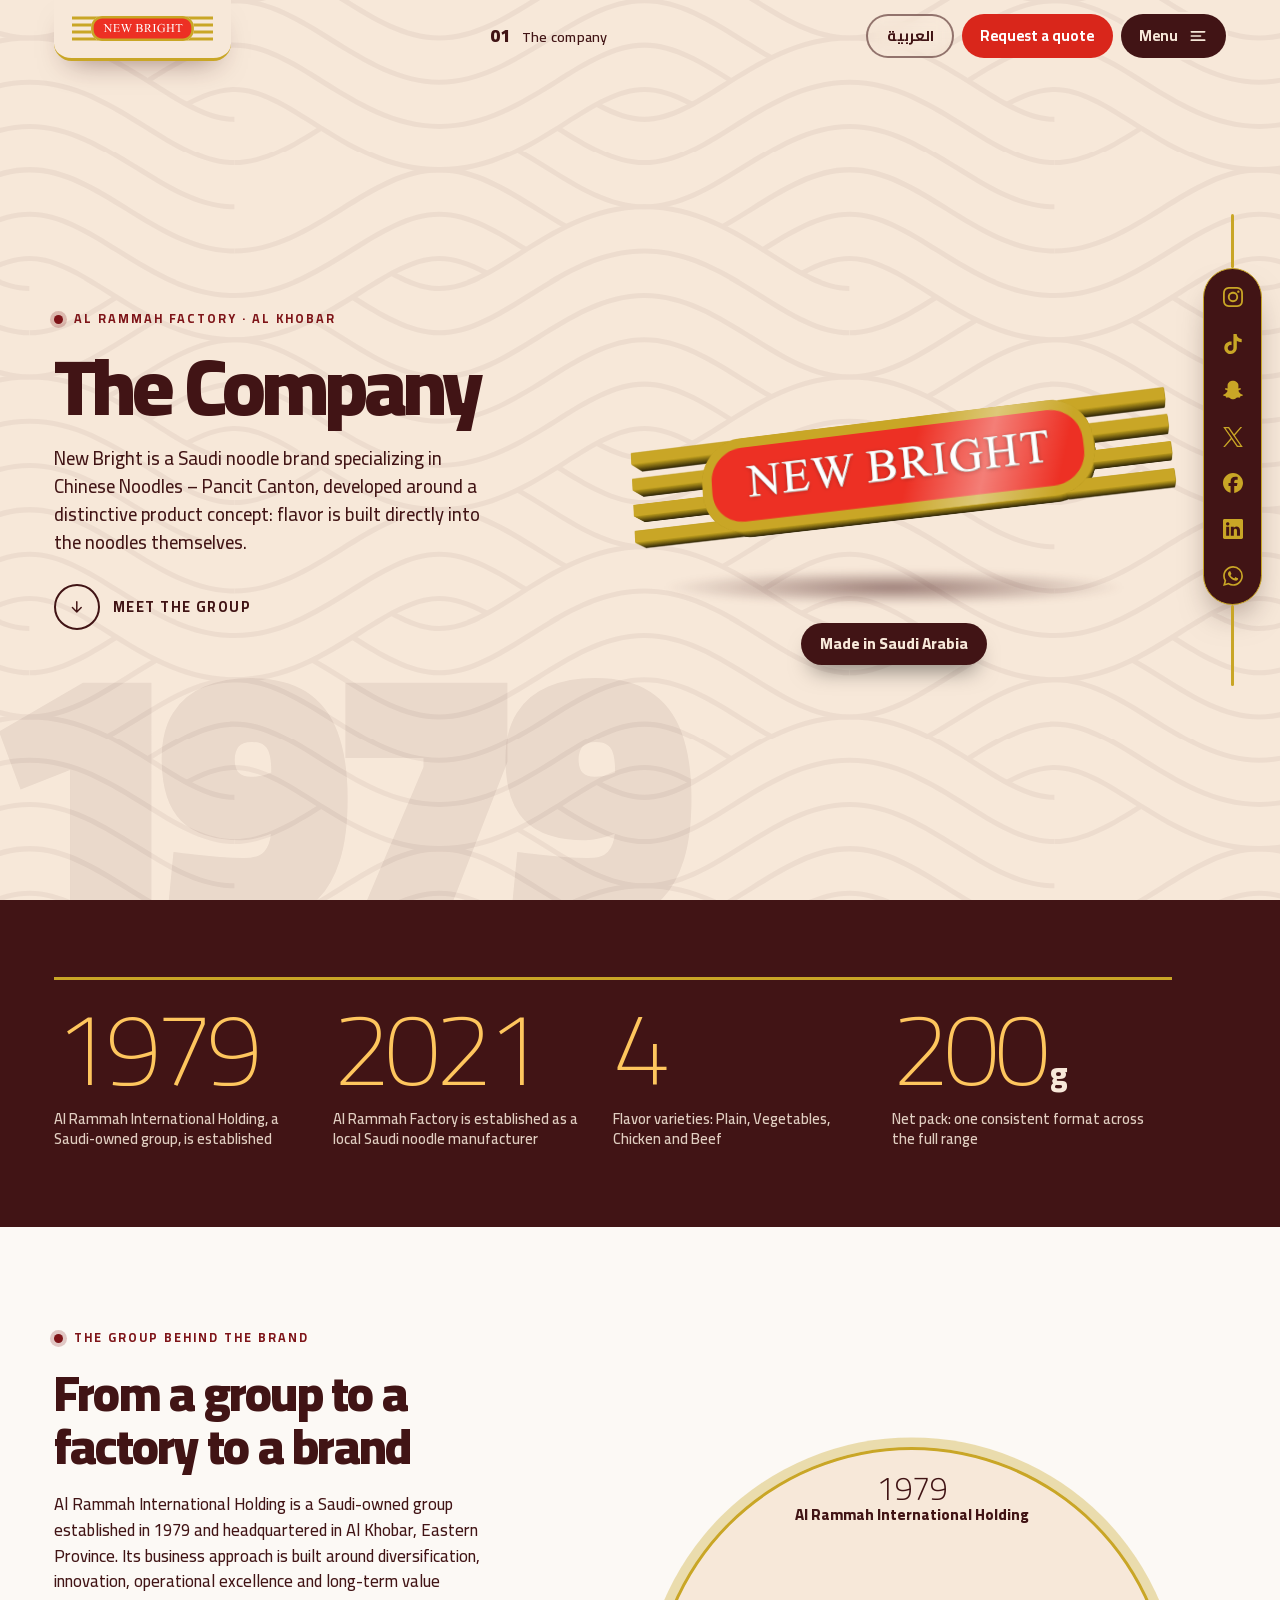
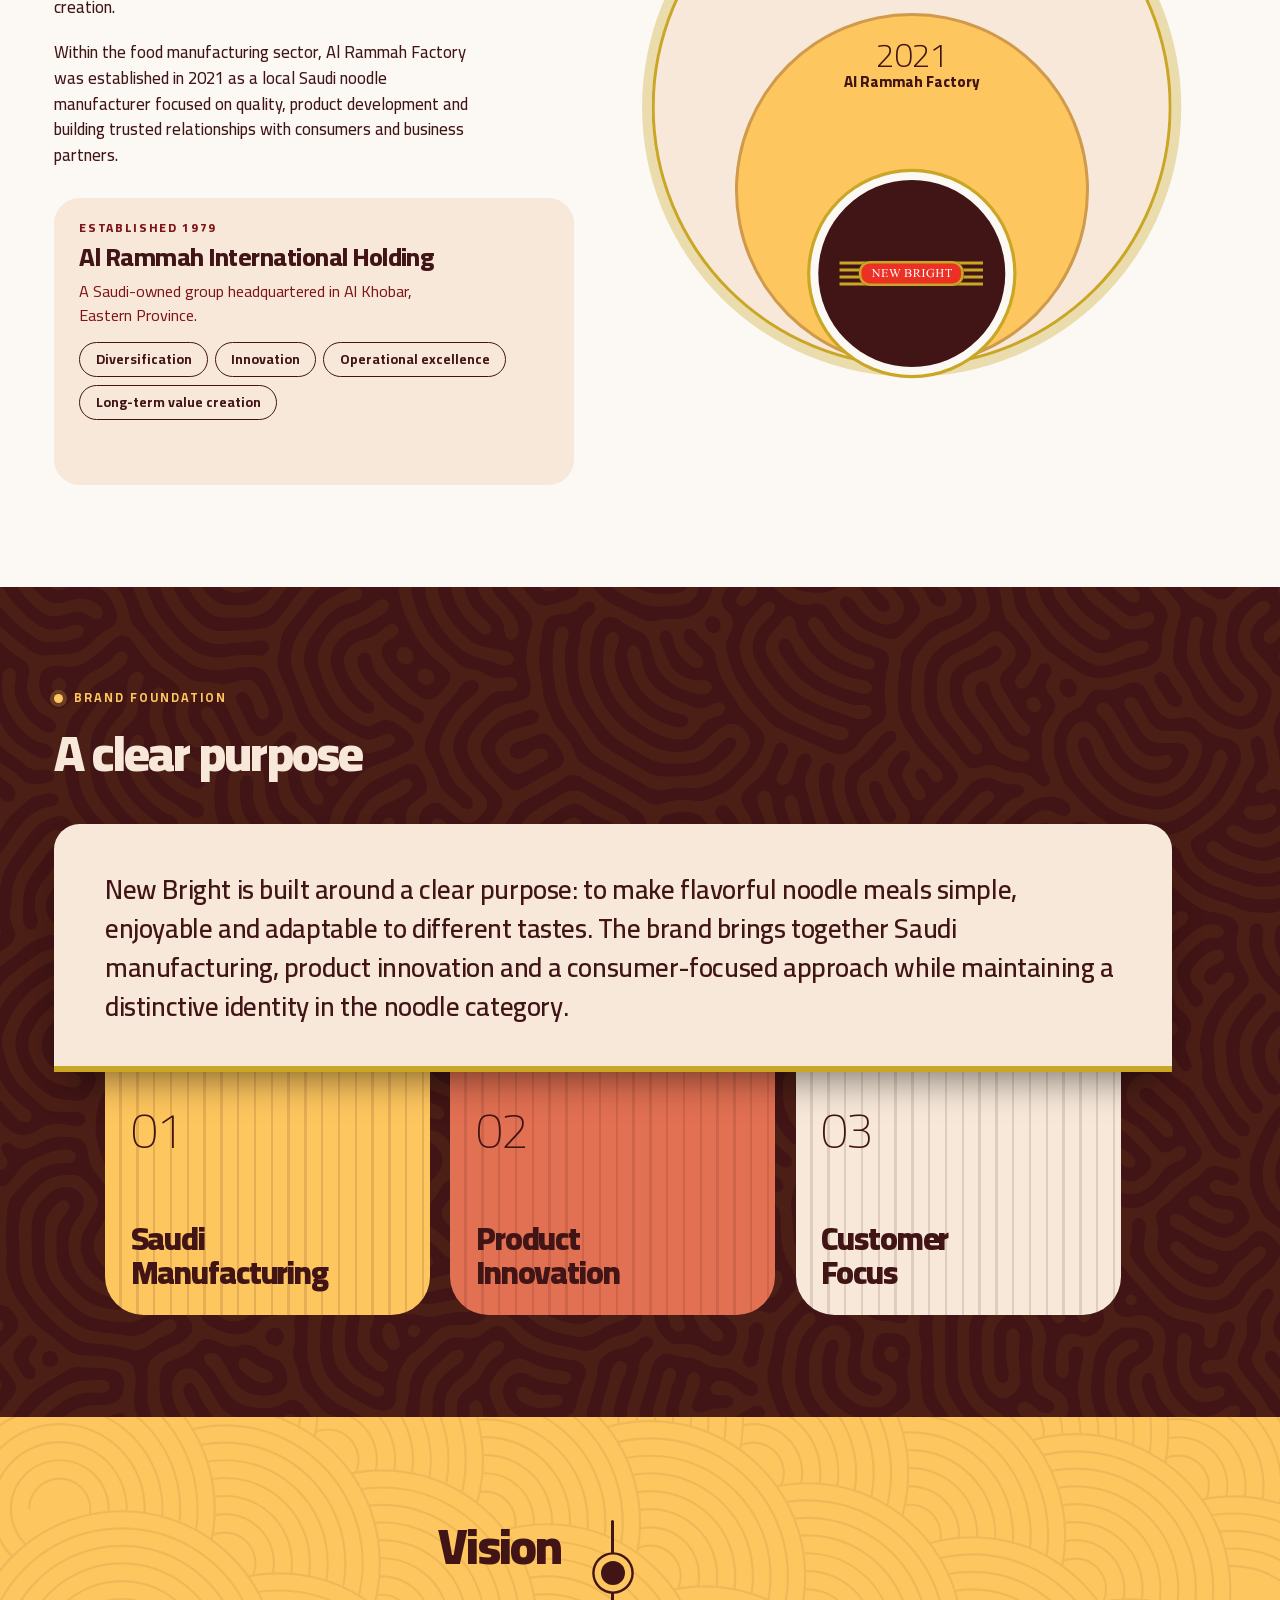
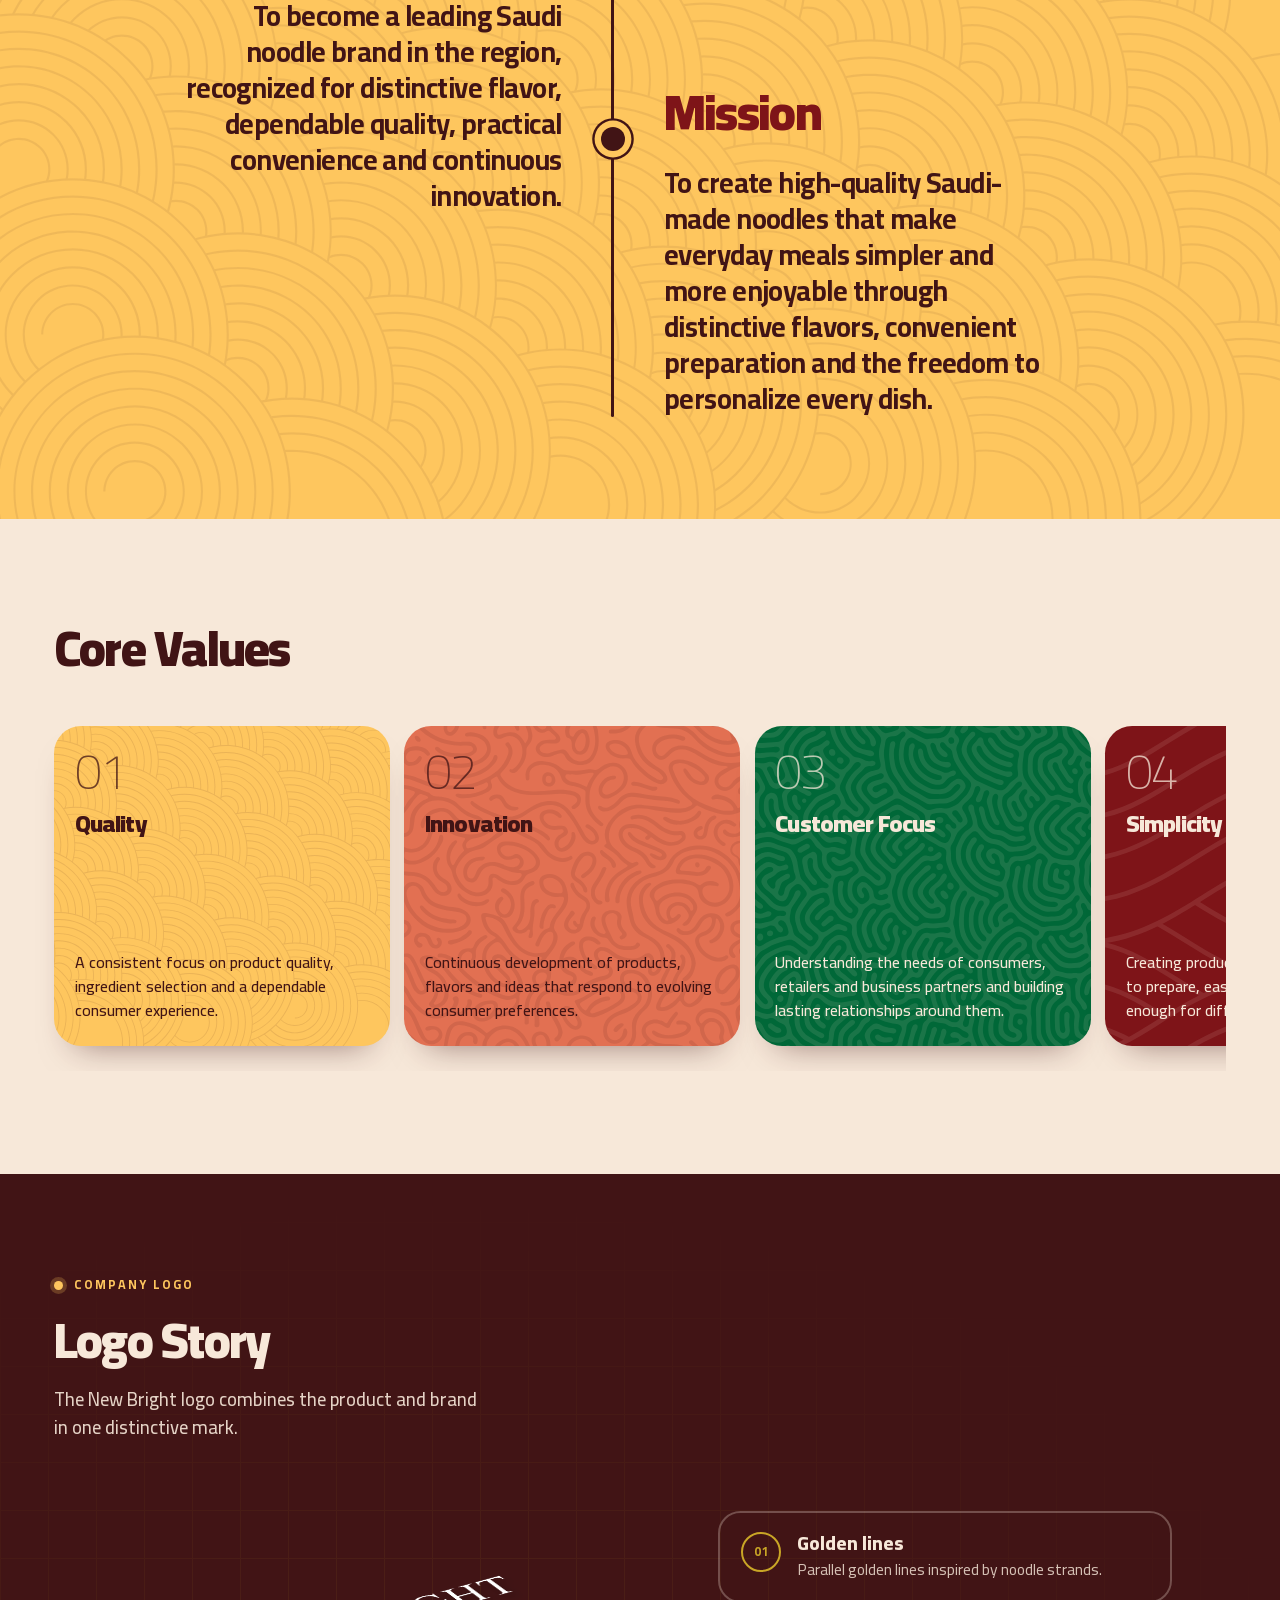
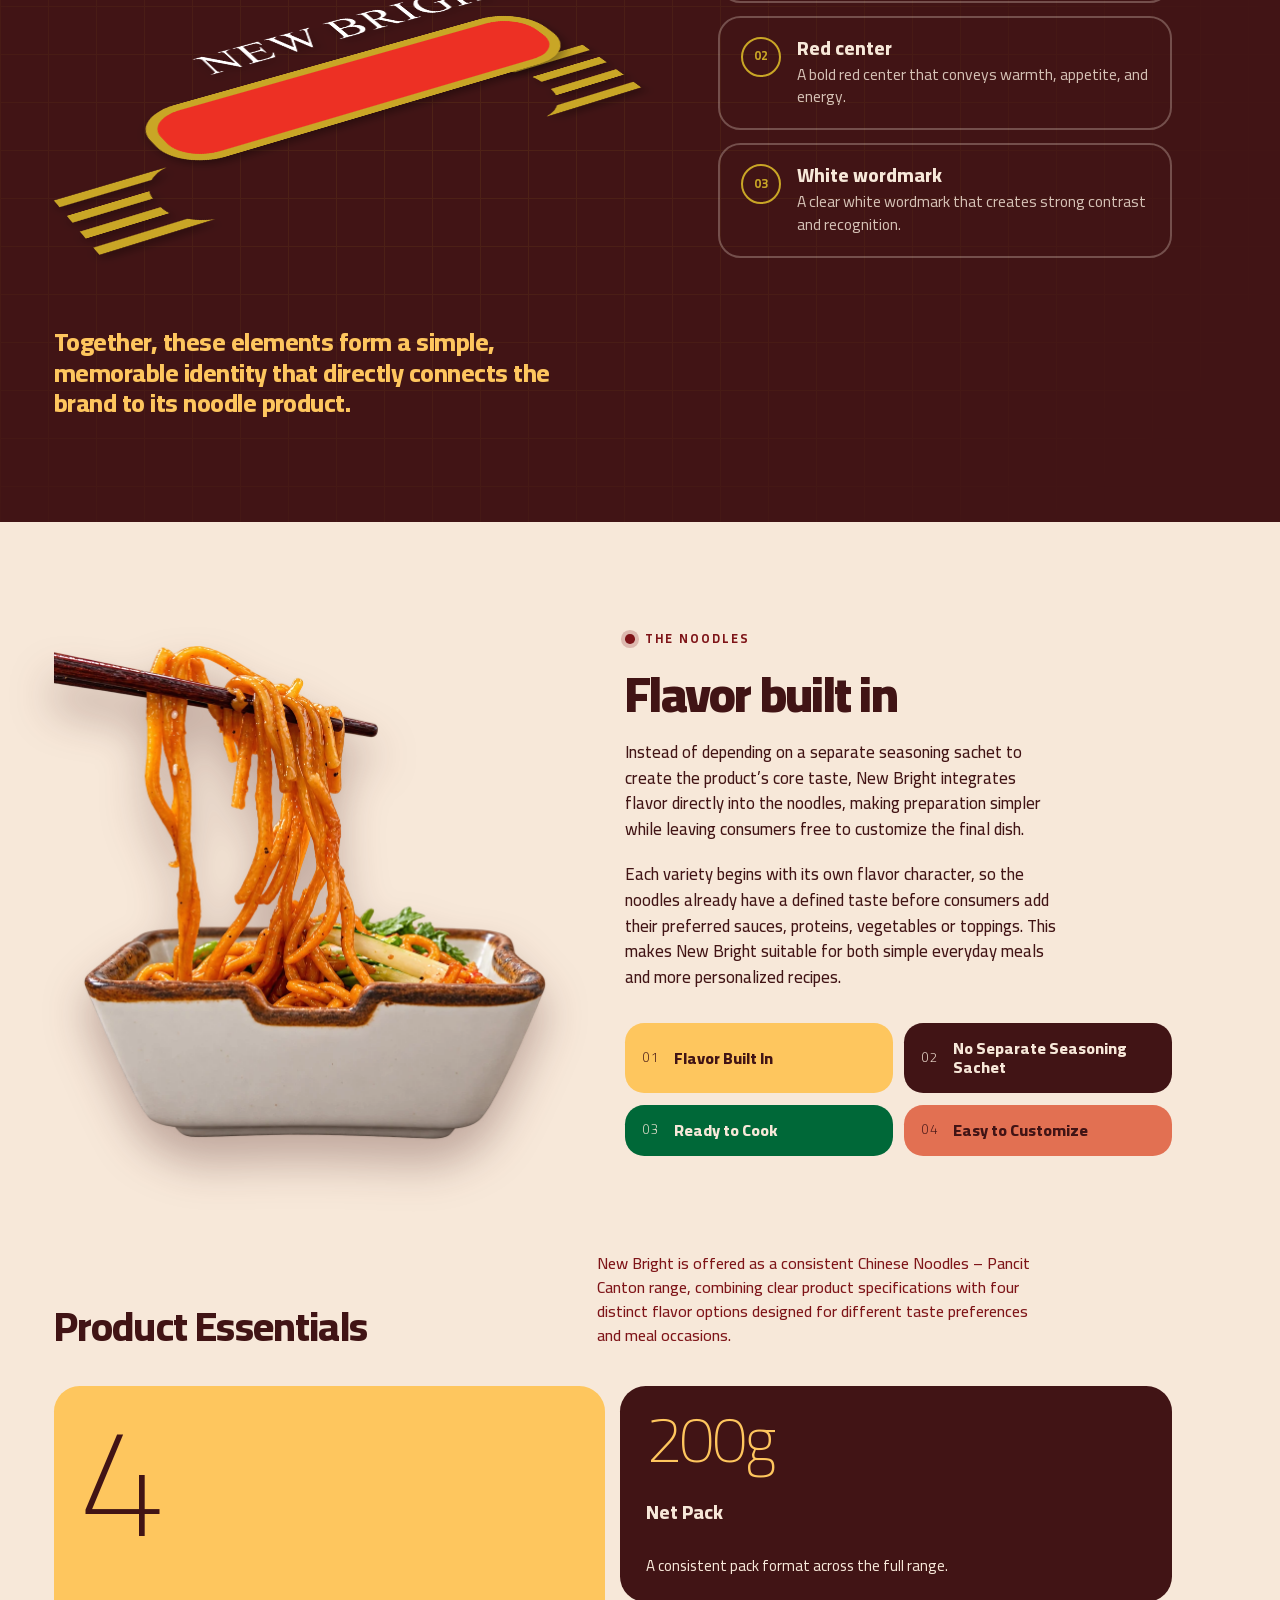
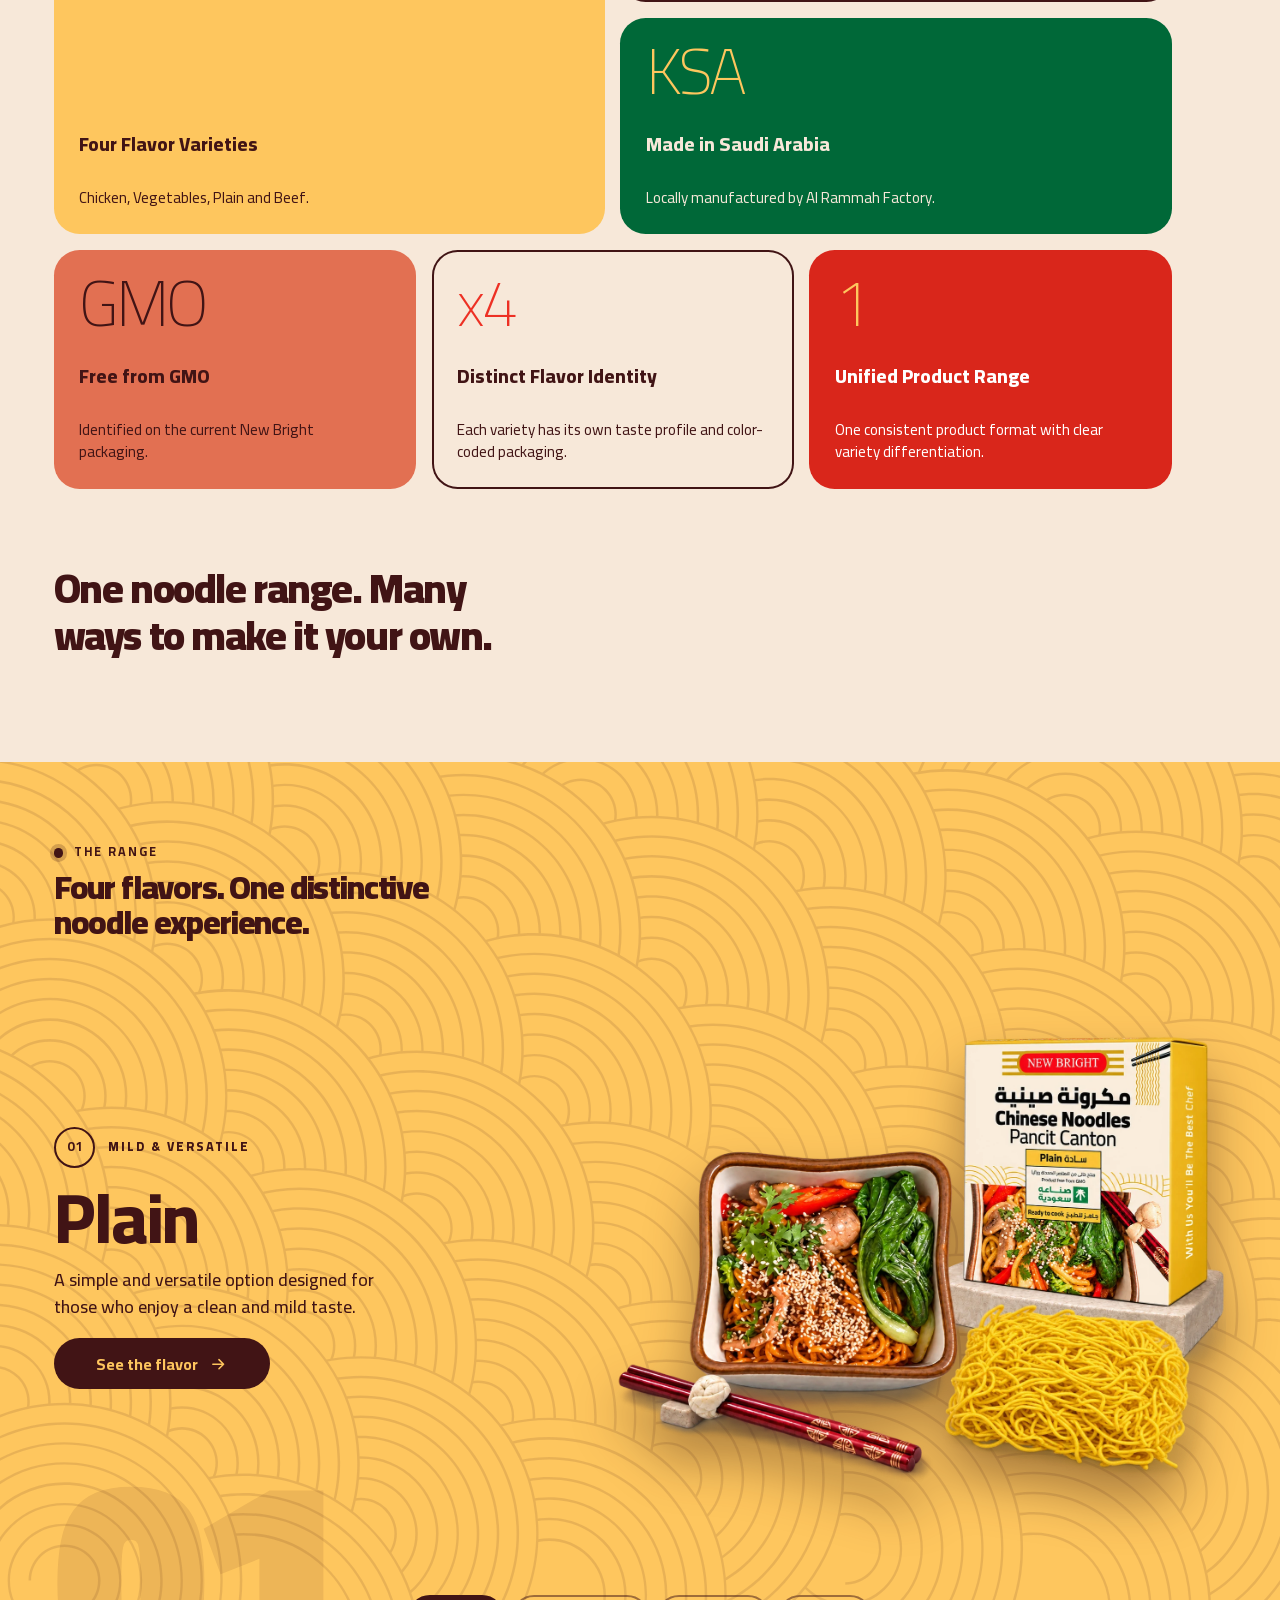
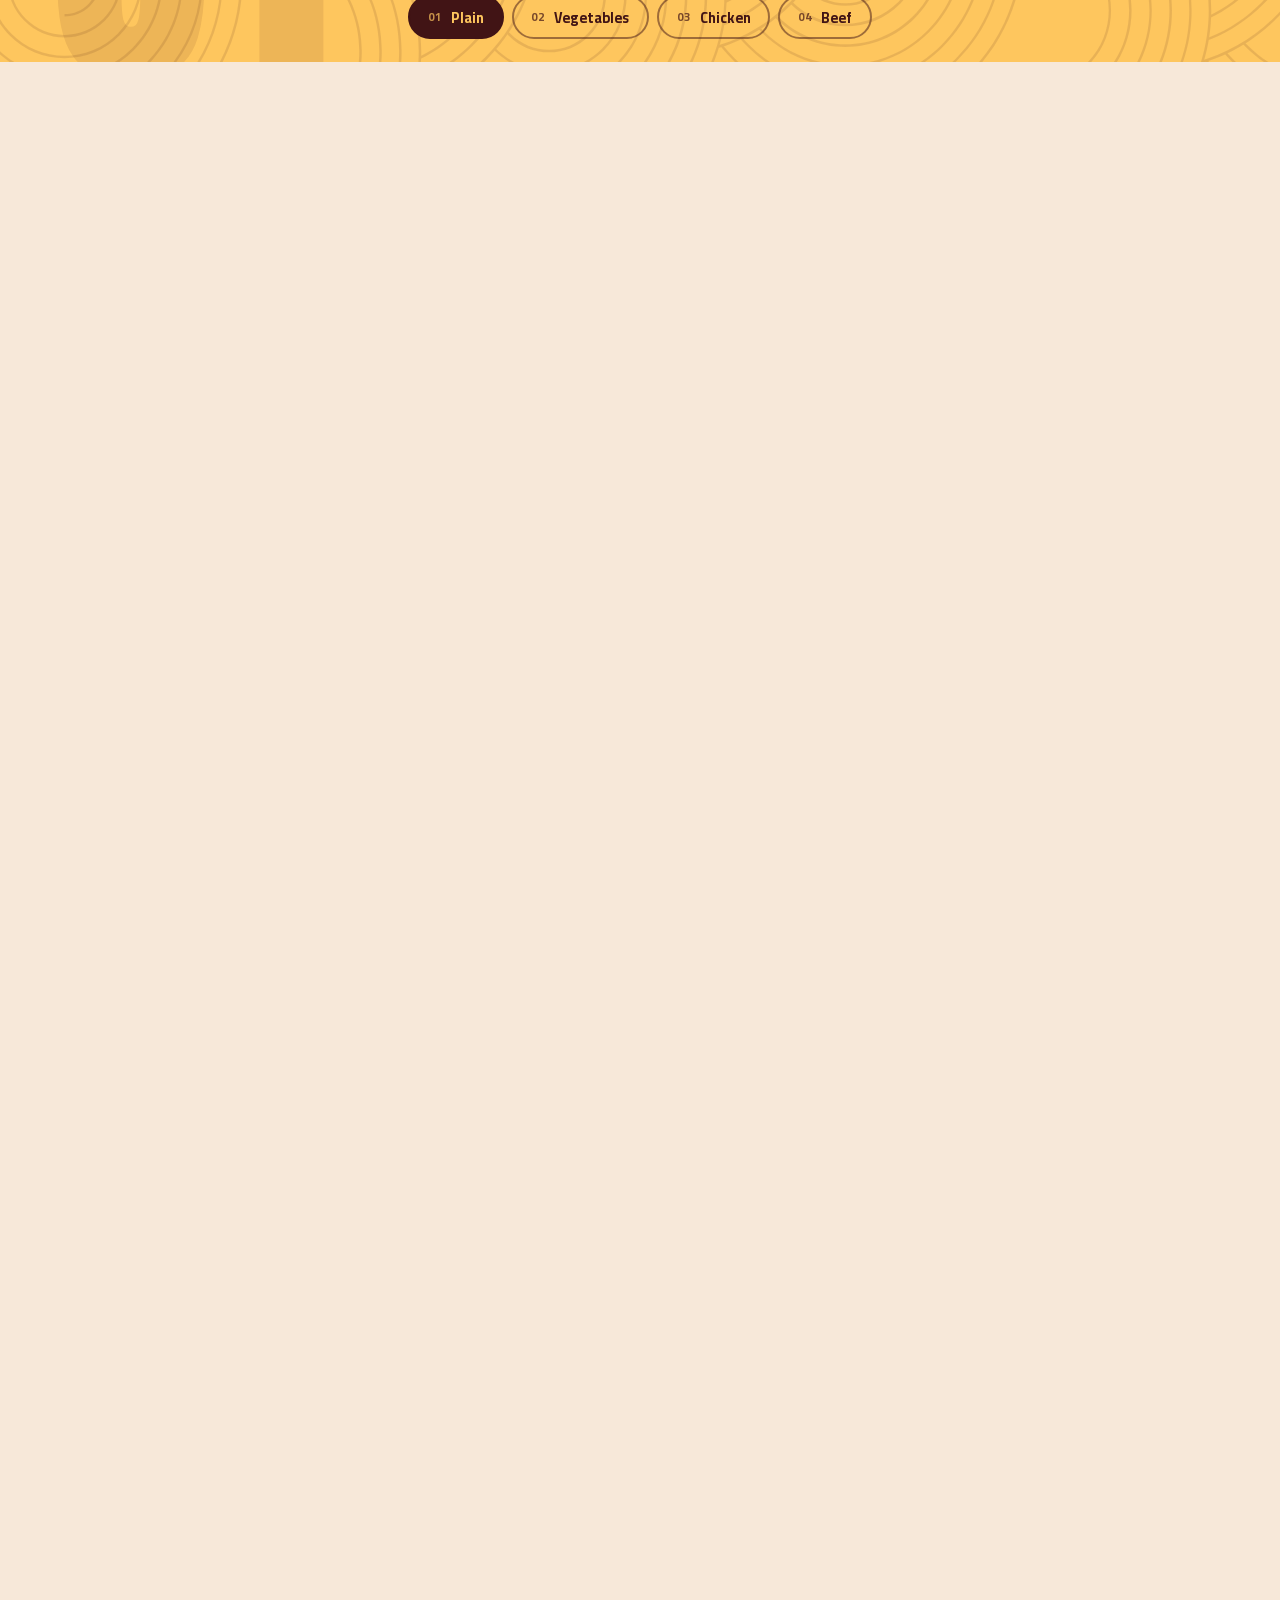
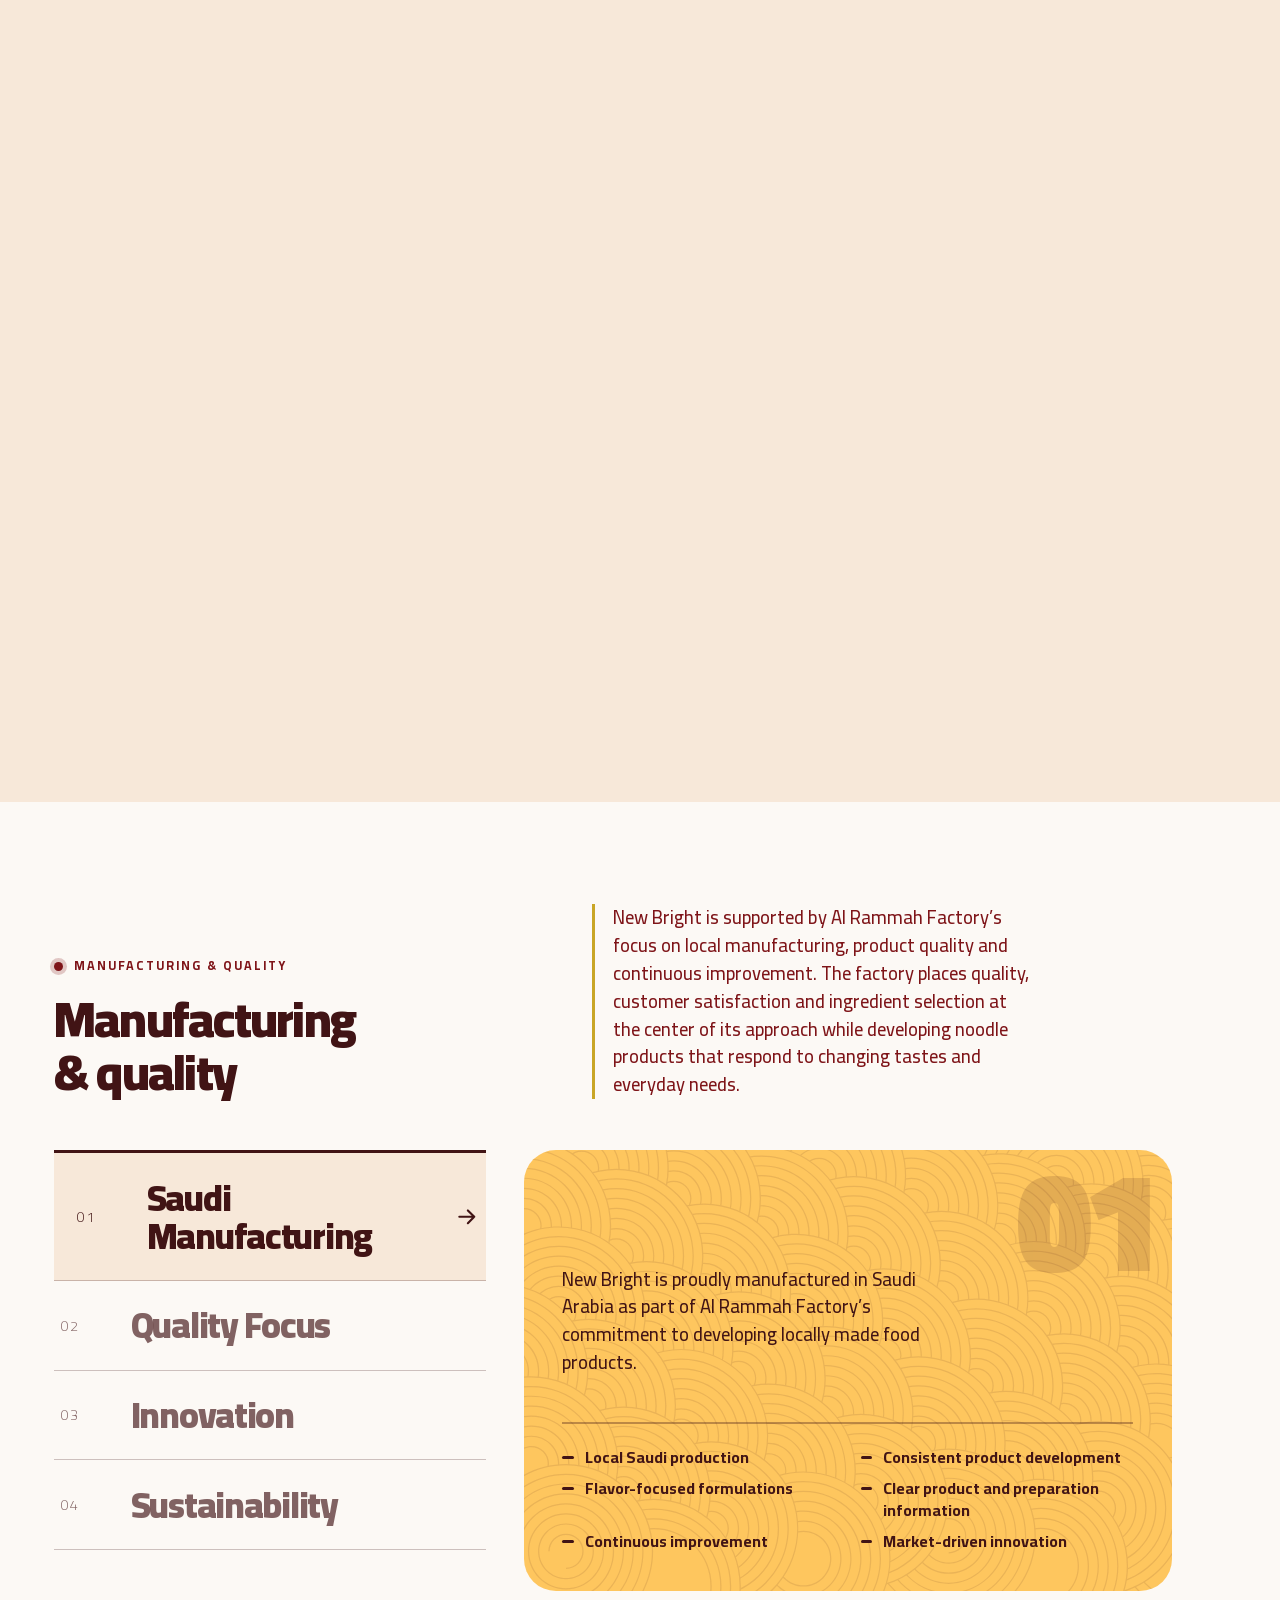
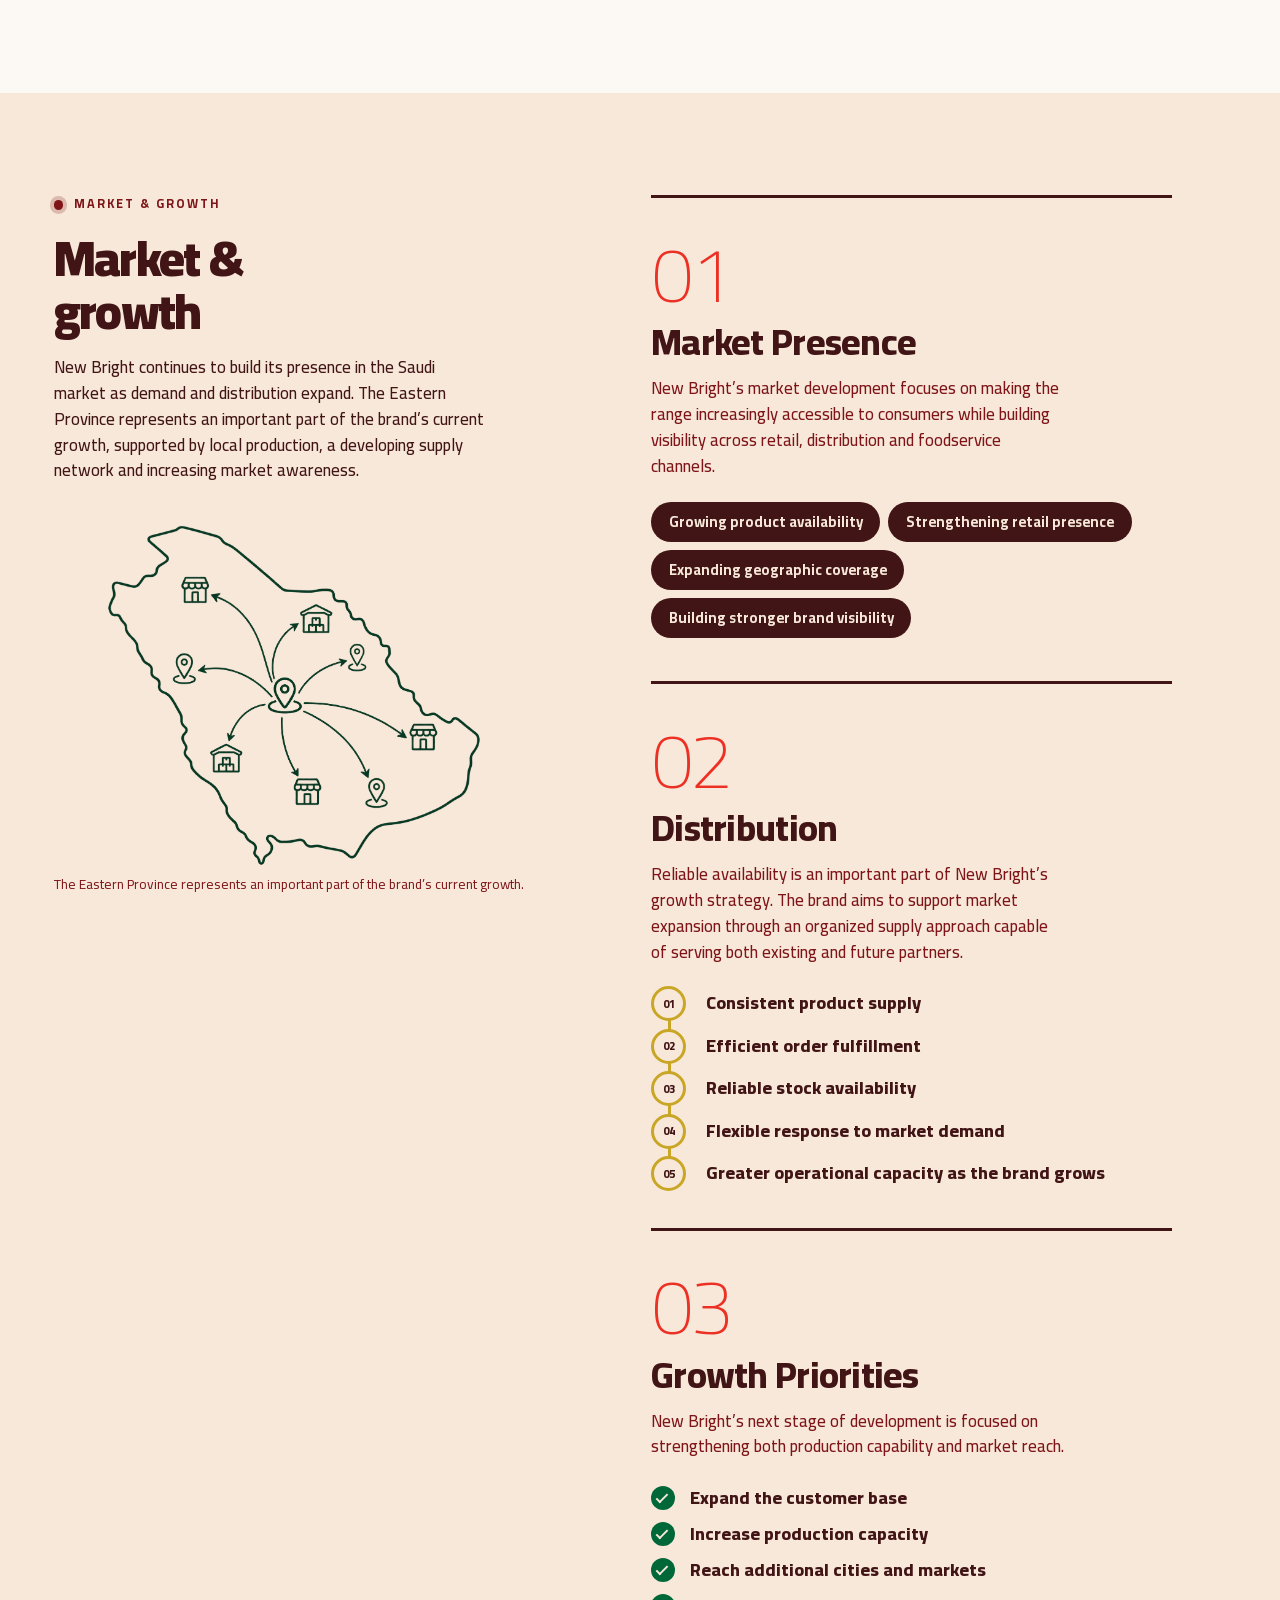
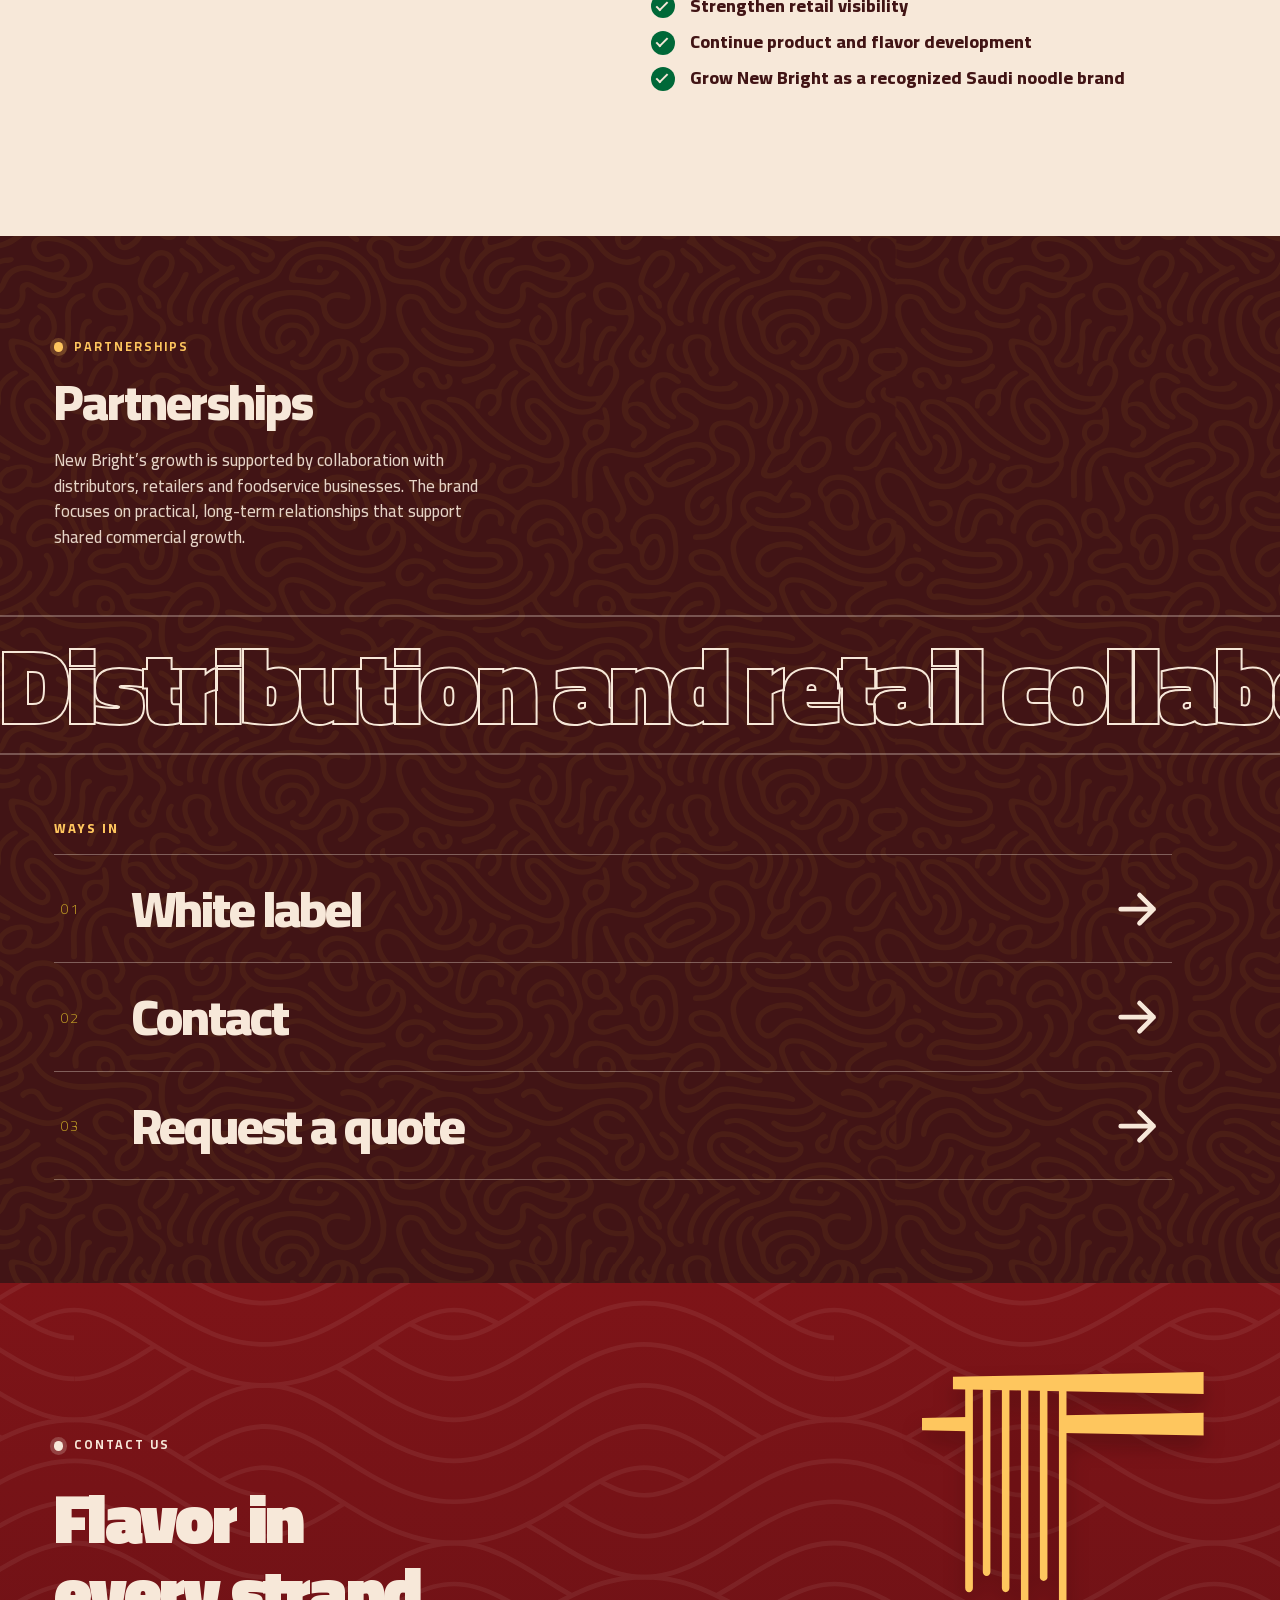
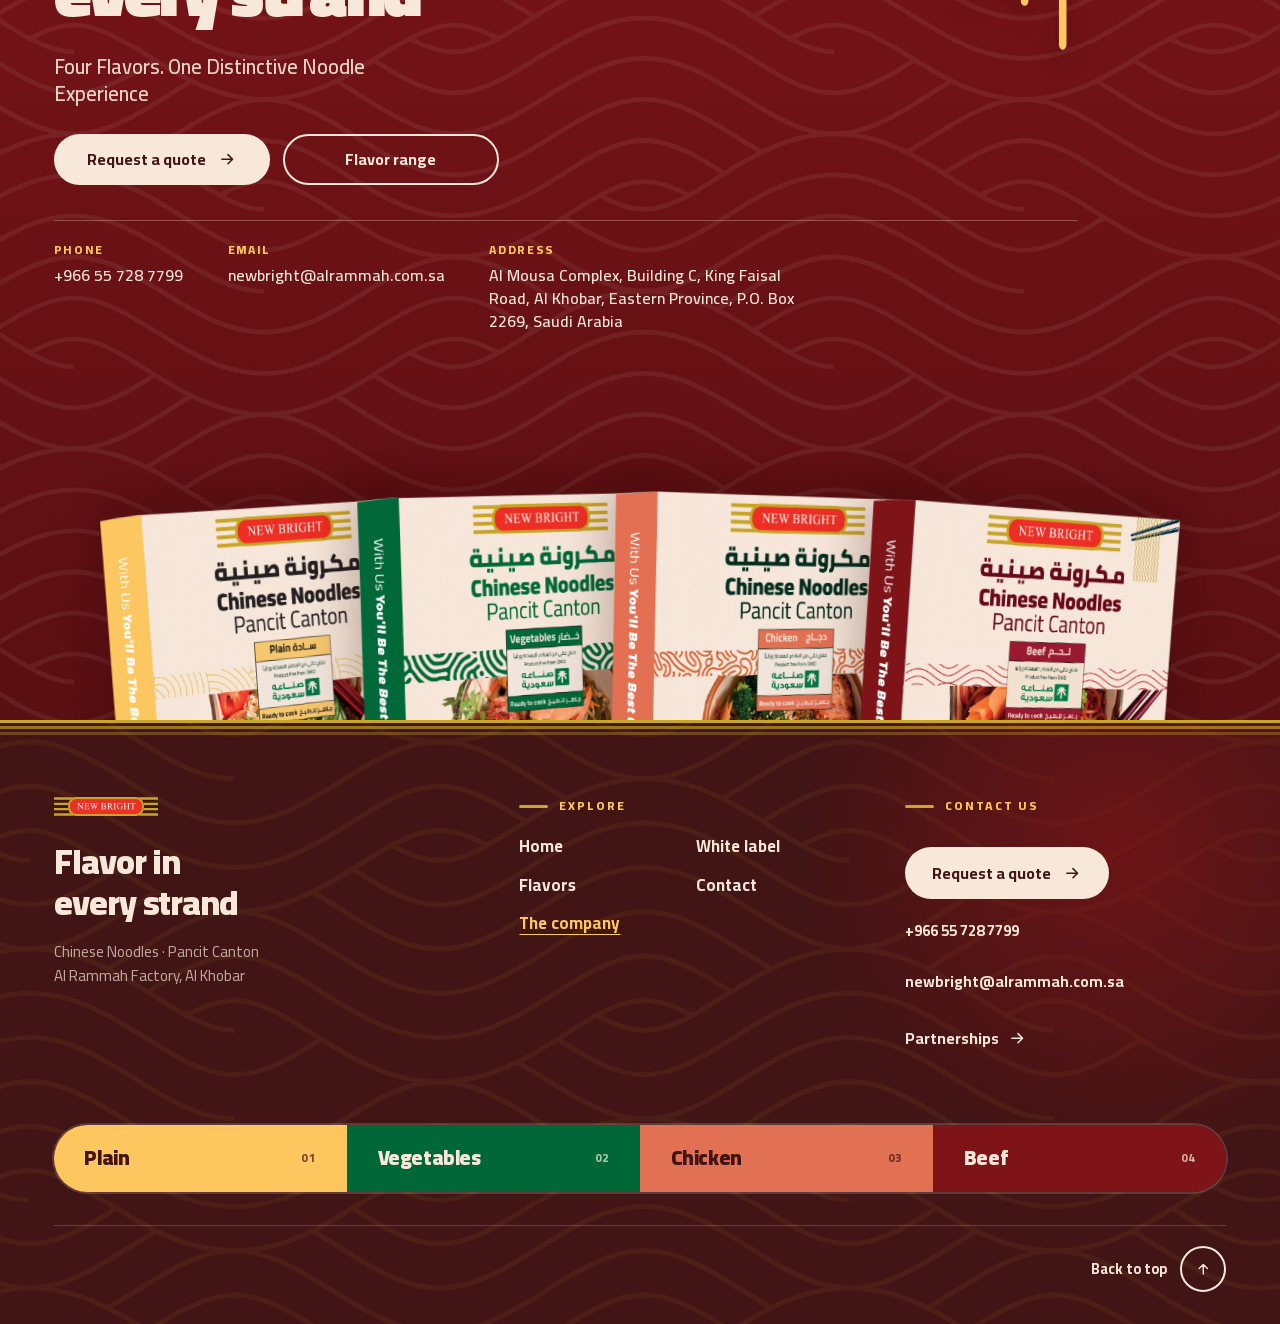
==== company.html @ 0fc3dcfd "Five-page site: shared menu and footer, company page, forms, polish - Pages: Home, Flavors, The comp" ====
<!doctype html>
<html lang="en" dir="ltr">
<head>
<meta charset="utf-8">
<meta name="viewport" content="width=device-width, initial-scale=1, viewport-fit=cover">
<title>New Bright | The company</title>
<meta name="description" content="Design concept: the New Bright company page. Al Rammah Factory, the brand foundation and logo story, the product concept, manufacturing and quality, and growth.">
<meta name="robots" content="noindex">
<meta name="theme-color" content="#411415">
<link rel="icon" href="assets/brand/logo.svg" type="image/svg+xml">
<link rel="preload" href="assets/fonts/cairo-latin.woff2" as="font" type="font/woff2" crossorigin>
<script>document.documentElement.classList.add('js');try{var l=new URLSearchParams(location.search).get('lang')||localStorage.getItem('nb-lang');if(l==='ar'){document.documentElement.lang='ar';document.documentElement.dir='rtl'}}catch(e){}</script>
<link rel="stylesheet" href="styles.css?v=29">
<link rel="stylesheet" href="company.css?v=21">
</head>
<body data-hdr="light">
<a class="skip" href="#main" data-i18n="skip">Skip to content</a>

<header class="hdr" id="hdr">
  <a class="tab" href="index.html" aria-label="New Bright">
    <img src="assets/brand/logo.svg" alt="New Bright" width="591" height="105">
  </a>
  <p class="hdr-index" aria-hidden="true"><b id="hdrNum">01</b><span id="hdrLabel" data-i18n="co.nav.top">The company</span></p>
  <div class="hdr-actions">
    <button class="pill pill-ghost" id="langBtn" type="button" aria-label="Switch language"><span id="langTxt">العربية</span></button>
    <a class="pill pill-solid hide-s" href="contact.html?path=trade#help" data-path="trade" data-i18n="cta.quote">Request a quote</a>
    <button class="pill pill-menu" id="menuBtn" type="button" aria-haspopup="dialog" aria-controls="menu">
      <span data-i18n="menu">Menu</span>
      <svg viewBox="0 0 24 24" width="20" height="20" aria-hidden="true"><path d="M4 7h16M4 12h11M4 17h16"/></svg>
    </button>
  </div>
</header>

<!-- ───────── Social dock: fixed on every screen ───────── -->
<nav class="sdock" id="sdock" data-i18n-aria="soc.label" aria-label="New Bright on social media">
    <ul class="sd-list" id="sdList">
      <li style="--o:0"><a class="sd-link" href="https://www.instagram.com/NewBrightKSA" target="_blank" rel="noopener noreferrer" data-n="instagram"><svg viewBox="0 0 24 24" aria-hidden="true"><path d="M7.0301.084c-1.2768.0602-2.1487.264-2.911.5634-.7888.3075-1.4575.72-2.1228 1.3877-.6652.6677-1.075 1.3368-1.3802 2.127-.2954.7638-.4956 1.6365-.552 2.914-.0564 1.2775-.0689 1.6882-.0626 4.947.0062 3.2586.0206 3.6671.0825 4.9473.061 1.2765.264 2.1482.5635 2.9107.308.7889.72 1.4573 1.388 2.1228.6679.6655 1.3365 1.0743 2.1285 1.38.7632.295 1.6361.4961 2.9134.552 1.2773.056 1.6884.069 4.9462.0627 3.2578-.0062 3.668-.0207 4.9478-.0814 1.28-.0607 2.147-.2652 2.9098-.5633.7889-.3086 1.4578-.72 2.1228-1.3881.665-.6682 1.0745-1.3378 1.3795-2.1284.2957-.7632.4966-1.636.552-2.9124.056-1.2809.0692-1.6898.063-4.948-.0063-3.2583-.021-3.6668-.0817-4.9465-.0607-1.2797-.264-2.1487-.5633-2.9117-.3084-.7889-.72-1.4568-1.3876-2.1228C21.2982 1.33 20.628.9208 19.8378.6165 19.074.321 18.2017.1197 16.9244.0645 15.6471.0093 15.236-.005 11.977.0014 8.718.0076 8.31.0215 7.0301.0839m.1402 21.6932c-1.17-.0509-1.8053-.2453-2.2287-.408-.5606-.216-.96-.4771-1.3819-.895-.422-.4178-.6811-.8186-.9-1.378-.1644-.4234-.3624-1.058-.4171-2.228-.0595-1.2645-.072-1.6442-.079-4.848-.007-3.2037.0053-3.583.0607-4.848.05-1.169.2456-1.805.408-2.2282.216-.5613.4762-.96.895-1.3816.4188-.4217.8184-.6814 1.3783-.9003.423-.1651 1.0575-.3614 2.227-.4171 1.2655-.06 1.6447-.072 4.848-.079 3.2033-.007 3.5835.005 4.8495.0608 1.169.0508 1.8053.2445 2.228.408.5608.216.96.4754 1.3816.895.4217.4194.6816.8176.9005 1.3787.1653.4217.3617 1.056.4169 2.2263.0602 1.2655.0739 1.645.0796 4.848.0058 3.203-.0055 3.5834-.061 4.848-.051 1.17-.245 1.8055-.408 2.2294-.216.5604-.4763.96-.8954 1.3814-.419.4215-.8181.6811-1.3783.9-.4224.1649-1.0577.3617-2.2262.4174-1.2656.0595-1.6448.072-4.8493.079-3.2045.007-3.5825-.006-4.848-.0608M16.953 5.5864A1.44 1.44 0 1 0 18.39 4.144a1.44 1.44 0 0 0-1.437 1.4424M5.8385 12.012c.0067 3.4032 2.7706 6.1557 6.173 6.1493 3.4026-.0065 6.157-2.7701 6.1506-6.1733-.0065-3.4032-2.771-6.1565-6.174-6.1498-3.403.0067-6.156 2.771-6.1496 6.1738M8 12.0077a4 4 0 1 1 4.008 3.9921A3.9996 3.9996 0 0 1 8 12.0077"/></svg><span class="sd-name">Instagram<span class="sr" data-i18n="soc.tab"> (opens in a new tab)</span></span></a></li>
      <li style="--o:1"><a class="sd-link" href="https://www.tiktok.com/@newbrightksa" target="_blank" rel="noopener noreferrer" data-n="tiktok"><svg viewBox="0 0 24 24" aria-hidden="true"><path d="M12.525.02c1.31-.02 2.61-.01 3.91-.02.08 1.53.63 3.09 1.75 4.17 1.12 1.11 2.7 1.62 4.24 1.79v4.03c-1.44-.05-2.89-.35-4.2-.97-.57-.26-1.1-.59-1.62-.93-.01 2.92.01 5.84-.02 8.75-.08 1.4-.54 2.79-1.35 3.94-1.31 1.92-3.58 3.17-5.91 3.21-1.43.08-2.86-.31-4.08-1.03-2.02-1.19-3.44-3.37-3.65-5.71-.02-.5-.03-1-.01-1.49.18-1.9 1.12-3.72 2.58-4.96 1.66-1.44 3.98-2.13 6.15-1.72.02 1.48-.04 2.96-.04 4.44-.99-.32-2.15-.23-3.02.37-.63.41-1.11 1.04-1.36 1.75-.21.51-.15 1.07-.14 1.61.24 1.64 1.82 3.02 3.5 2.87 1.12-.01 2.19-.66 2.77-1.61.19-.33.4-.67.41-1.06.1-1.79.06-3.57.07-5.36.01-4.03-.01-8.05.02-12.07z"/></svg><span class="sd-name">TikTok<span class="sr" data-i18n="soc.tab"> (opens in a new tab)</span></span></a></li>
      <li style="--o:2"><a class="sd-link" href="https://www.snapchat.com/add/NewBrightKSA" target="_blank" rel="noopener noreferrer" data-n="snapchat"><svg viewBox="0 0 24 24" aria-hidden="true"><path d="M12.206.793c.99 0 4.347.276 5.93 3.821.529 1.193.403 3.219.299 4.847l-.003.06c-.012.18-.022.345-.03.51.075.045.203.09.401.09.3-.016.659-.12 1.033-.301.165-.088.344-.104.464-.104.182 0 .359.029.509.09.45.149.734.479.734.838.015.449-.39.839-1.213 1.168-.089.029-.209.075-.344.119-.45.135-1.139.36-1.333.81-.09.224-.061.524.12.868l.015.015c.06.136 1.526 3.475 4.791 4.014.255.044.435.27.42.509 0 .075-.015.149-.045.225-.24.569-1.273.988-3.146 1.271-.059.091-.12.375-.164.57-.029.179-.074.36-.134.553-.076.271-.27.405-.555.405h-.03c-.135 0-.313-.031-.538-.074-.36-.075-.765-.135-1.273-.135-.3 0-.599.015-.913.074-.6.104-1.123.464-1.723.884-.853.599-1.826 1.288-3.294 1.288-.06 0-.119-.015-.18-.015h-.149c-1.468 0-2.427-.675-3.279-1.288-.599-.42-1.107-.779-1.707-.884-.314-.045-.629-.074-.928-.074-.54 0-.958.089-1.272.149-.211.043-.391.074-.54.074-.374 0-.523-.224-.583-.42-.061-.192-.09-.389-.135-.567-.046-.181-.105-.494-.166-.57-1.918-.222-2.95-.642-3.189-1.226-.031-.063-.052-.15-.055-.225-.015-.243.165-.465.42-.509 3.264-.54 4.73-3.879 4.791-4.02l.016-.029c.18-.345.224-.645.119-.869-.195-.434-.884-.658-1.332-.809-.121-.029-.24-.074-.346-.119-1.107-.435-1.257-.93-1.197-1.273.09-.479.674-.793 1.168-.793.146 0 .27.029.383.074.42.194.789.3 1.104.3.234 0 .384-.06.465-.105l-.046-.569c-.098-1.626-.225-3.651.307-4.837C7.392 1.077 10.739.807 11.727.807l.419-.015h.06z"/></svg><span class="sd-name">Snapchat<span class="sr" data-i18n="soc.tab"> (opens in a new tab)</span></span></a></li>
      <li style="--o:3"><a class="sd-link" href="https://x.com/NewBrightKSA" target="_blank" rel="noopener noreferrer" data-n="x"><svg viewBox="0 0 24 24" aria-hidden="true"><path d="M14.234 10.162 22.977 0h-2.072l-7.591 8.824L7.251 0H.258l9.168 13.343L.258 24H2.33l8.016-9.318L16.749 24h6.993zm-2.837 3.299-.929-1.329L3.076 1.56h3.182l5.965 8.532.929 1.329 7.754 11.09h-3.182z"/></svg><span class="sd-name">X<span class="sr" data-i18n="soc.tab"> (opens in a new tab)</span></span></a></li>
      <li style="--o:4"><a class="sd-link" href="https://www.facebook.com/NewBrightKSA" target="_blank" rel="noopener noreferrer" data-n="facebook"><svg viewBox="0 0 24 24" aria-hidden="true"><path d="M9.101 23.691v-7.98H6.627v-3.667h2.474v-1.58c0-4.085 1.848-5.978 5.858-5.978.401 0 .955.042 1.468.103a8.68 8.68 0 0 1 1.141.195v3.325a8.623 8.623 0 0 0-.653-.036 26.805 26.805 0 0 0-.733-.009c-.707 0-1.259.096-1.675.309a1.686 1.686 0 0 0-.679.622c-.258.42-.374.995-.374 1.752v1.297h3.919l-.386 2.103-.287 1.564h-3.246v8.245C19.396 23.238 24 18.179 24 12.044c0-6.627-5.373-12-12-12s-12 5.373-12 12c0 5.628 3.874 10.35 9.101 11.647Z"/></svg><span class="sd-name">Facebook<span class="sr" data-i18n="soc.tab"> (opens in a new tab)</span></span></a></li>
      <li style="--o:5"><a class="sd-link" href="https://www.linkedin.com/company/newbrightksa" target="_blank" rel="noopener noreferrer" data-n="linkedin"><svg viewBox="0 0 16 16" aria-hidden="true"><path d="M0 1.146C0 .513.526 0 1.175 0h13.65C15.474 0 16 .513 16 1.146v13.708c0 .633-.526 1.146-1.175 1.146H1.175C.526 16 0 15.487 0 14.854zm4.943 12.248V6.169H2.542v7.225zm-1.2-8.212c.837 0 1.358-.554 1.358-1.248-.015-.709-.52-1.248-1.342-1.248S2.4 3.226 2.4 3.934c0 .694.521 1.248 1.327 1.248zm4.908 8.212V9.359c0-.216.016-.432.08-.586.173-.431.568-.878 1.232-.878.869 0 1.216.662 1.216 1.634v3.865h2.401V9.25c0-2.22-1.184-3.252-2.764-3.252-1.274 0-1.845.7-2.165 1.193v.025h-.016l.016-.025V6.169h-2.4c.03.678 0 7.225 0 7.225z"/></svg><span class="sd-name">LinkedIn<span class="sr" data-i18n="soc.tab"> (opens in a new tab)</span></span></a></li>
      <li style="--o:6"><a class="sd-link" href="https://wa.me/966557287799" target="_blank" rel="noopener noreferrer" data-n="whatsapp"><svg viewBox="0 0 24 24" aria-hidden="true"><path d="M17.472 14.382c-.297-.149-1.758-.867-2.03-.967-.273-.099-.471-.148-.67.15-.197.297-.767.966-.94 1.164-.173.199-.347.223-.644.075-.297-.15-1.255-.463-2.39-1.475-.883-.788-1.48-1.761-1.653-2.059-.173-.297-.018-.458.13-.606.134-.133.298-.347.446-.52.149-.174.198-.298.298-.497.099-.198.05-.371-.025-.52-.075-.149-.669-1.612-.916-2.207-.242-.579-.487-.5-.669-.51-.173-.008-.371-.01-.57-.01-.198 0-.52.074-.792.372-.272.297-1.04 1.016-1.04 2.479 0 1.462 1.065 2.875 1.213 3.074.149.198 2.096 3.2 5.077 4.487.709.306 1.262.489 1.694.625.712.227 1.36.195 1.871.118.571-.085 1.758-.719 2.006-1.413.248-.694.248-1.289.173-1.413-.074-.124-.272-.198-.57-.347m-5.421 7.403h-.004a9.87 9.87 0 01-5.031-1.378l-.361-.214-3.741.982.998-3.648-.235-.374a9.86 9.86 0 01-1.51-5.26c.001-5.45 4.436-9.884 9.888-9.884 2.64 0 5.122 1.03 6.988 2.898a9.825 9.825 0 012.893 6.994c-.003 5.45-4.437 9.884-9.885 9.884m8.413-18.297A11.815 11.815 0 0012.05 0C5.495 0 .16 5.335.157 11.892c0 2.096.547 4.142 1.588 5.945L.057 24l6.305-1.654a11.882 11.882 0 005.683 1.448h.005c6.554 0 11.89-5.335 11.893-11.893a11.821 11.821 0 00-3.48-8.413Z"/></svg><span class="sd-name">WhatsApp<span class="sr" data-i18n="soc.tab"> (opens in a new tab)</span></span></a></li>
    </ul>
    <button class="sd-toggle" id="sdToggle" type="button" aria-expanded="false" aria-controls="sdList"><svg viewBox="0 0 24 24" class="sd-ico-open" aria-hidden="true"><circle cx="18" cy="5" r="3"/><circle cx="6" cy="12" r="3"/><circle cx="18" cy="19" r="3"/><path d="M8.6 13.5l6.8 4M15.4 6.5l-6.8 4"/></svg><svg viewBox="0 0 24 24" class="sd-ico-close" aria-hidden="true"><path d="M5 5l14 14M19 5L5 19"/></svg><span class="sr" id="sdLabel" data-i18n="soc.open">Show social media accounts</span></button>
  </nav>


<dialog class="menu" id="menu" aria-label="Menu" data-lenis-prevent>
  <div class="menu-in">
    <button class="menu-x" id="menuX" type="button" aria-label="Close"><svg viewBox="0 0 24 24" width="22" height="22" aria-hidden="true"><path d="M5 5l14 14M19 5L5 19"/></svg></button>
    <ol class="menu-list">
      <li><a href="index.html"><i>01</i><span data-nav="menu.home">Home</span></a></li>
      <li><a href="flavors.html"><i>02</i><span data-nav="menu.flavors">Flavors</span></a></li>
      <li><a href="company.html" aria-current="page"><i>03</i><span data-nav="menu.company">The company</span></a></li>
      <li><a href="whitelabel.html"><i>04</i><span data-nav="menu.label">White label</span></a></li>
      <li><a href="contact.html"><i>05</i><span data-nav="menu.contact">Contact</span></a></li>
      <li><a href="contact.html?path=trade#help" data-path="trade"><i>06</i><span data-nav="menu.quote">Request a quote</span></a></li>
    </ol>
    <div class="menu-foot"><p data-i18n="menu.tag">Chinese Noodles · Pancit Canton</p><p data-i18n="made.by">Al Rammah Factory, Al Khobar</p></div>
  </div>
</dialog>

<main id="main">

<section class="co-hero" id="top" data-ch="0" data-hdr="light" data-label="co.nav.top" aria-labelledby="coTitle">
  <span class="co-ghost" aria-hidden="true">1979</span>
  <div class="co-hero-copy">
    <p class="eyebrow dark"><i class="dot"></i><span data-i18n="co.hero.eyebrow"></span></p>
    <h1 id="coTitle" data-i18n="co.hero.title">The Company</h1>
    <p class="co-lead" data-i18n="co.hero.lead"></p>
    <a class="co-go" href="#group"><i><svg viewBox="0 0 24 24" class="ico" aria-hidden="true"><path d="M12 5v14M6 13l6 6 6-6"/></svg></i><span data-i18n="co.hero.cta"></span></a>
  </div>
  <div class="co-hero-vis">
    <div class="co-lx" role="img" data-i18n-aria="co.hero.alt" aria-label=""><span class="lx-ground" aria-hidden="true"></span><div class="co-lx-stack" id="coLx"><svg class="lx-sl" style="--i:1;--t:0.038" viewBox="0 0 591 104.89" aria-hidden="true"><path class="lg-line" fill="#C9A626" d="M114.2 1.7C105.9 4 98.5 8.6 92.8 14.7L0 14.7L0 1.7L114.2 1.7"/><path class="lg-line" fill="#C9A626" d="M591 1.7L591 14.7L498.2 14.7C492.5 8.6 485.1 4 476.8 1.7L591 1.7"/><path class="lg-line" fill="#C9A626" d="M0 31.2L82.7 31.2C81.2 35.3 80.4 39.7 80.1 44.2L0 44.2L0 31.2"/><path class="lg-line" fill="#C9A626" d="M591 31.2L591 44.2L510.9 44.2C510.6 39.7 509.8 35.3 508.3 31.2L591 31.2"/><path class="lg-line" fill="#C9A626" d="M82.7 73.7L0 73.7L0 60.7L80.1 60.7C80.4 65.2 81.2 69.6 82.7 73.7"/><path class="lg-line" fill="#C9A626" d="M591 60.7L591 73.7L508.3 73.7C509.8 69.6 510.6 65.2 510.9 60.7L591 60.7"/><path class="lg-line" fill="#C9A626" d="M114.1 103.2L0 103.2L0 90.2L92.8 90.2C98.5 96.3 105.8 100.9 114.1 103.2"/><path class="lg-line" fill="#C9A626" d="M591 90.2L591 103.2L476.9 103.2C485.2 100.9 492.6 96.3 498.2 90.2L591 90.2"/><path class="lg-red" fill="#ED3024" d="M126.6 99.5C103.9 99.5 85.5 81 85.5 58.4L85.5 46.5C85.5 23.8 103.9 5.4 126.6 5.4L464.4 5.4C487.1 5.4 505.5 23.8 505.5 46.5L505.5 58.4C505.5 81 487.1 99.5 464.4 99.5L126.6 99.5"/><path class="lg-ring" fill="#C9A626" d="M464.4 10.8C484.1 10.8 500.1 26.8 500.1 46.5L500.1 58.4C500.1 78.1 484.1 94.1 464.4 94.1L126.6 94.1C106.9 94.1 90.9 78.1 90.9 58.4L90.9 46.5C90.9 26.8 106.9 10.8 126.6 10.8L464.4 10.8M464.4 0L126.6 0C101 0 80.1 20.9 80.1 46.5L80.1 58.4C80.1 84 101 104.9 126.6 104.9L464.4 104.9C490.1 104.9 510.9 84 510.9 58.4L510.9 46.5C510.9 20.9 490.1 0 464.4 0"/></svg><svg class="lx-sl" style="--i:2;--t:0.077" viewBox="0 0 591 104.89" aria-hidden="true"><path class="lg-line" fill="#C9A626" d="M114.2 1.7C105.9 4 98.5 8.6 92.8 14.7L0 14.7L0 1.7L114.2 1.7"/><path class="lg-line" fill="#C9A626" d="M591 1.7L591 14.7L498.2 14.7C492.5 8.6 485.1 4 476.8 1.7L591 1.7"/><path class="lg-line" fill="#C9A626" d="M0 31.2L82.7 31.2C81.2 35.3 80.4 39.7 80.1 44.2L0 44.2L0 31.2"/><path class="lg-line" fill="#C9A626" d="M591 31.2L591 44.2L510.9 44.2C510.6 39.7 509.8 35.3 508.3 31.2L591 31.2"/><path class="lg-line" fill="#C9A626" d="M82.7 73.7L0 73.7L0 60.7L80.1 60.7C80.4 65.2 81.2 69.6 82.7 73.7"/><path class="lg-line" fill="#C9A626" d="M591 60.7L591 73.7L508.3 73.7C509.8 69.6 510.6 65.2 510.9 60.7L591 60.7"/><path class="lg-line" fill="#C9A626" d="M114.1 103.2L0 103.2L0 90.2L92.8 90.2C98.5 96.3 105.8 100.9 114.1 103.2"/><path class="lg-line" fill="#C9A626" d="M591 90.2L591 103.2L476.9 103.2C485.2 100.9 492.6 96.3 498.2 90.2L591 90.2"/><path class="lg-red" fill="#ED3024" d="M126.6 99.5C103.9 99.5 85.5 81 85.5 58.4L85.5 46.5C85.5 23.8 103.9 5.4 126.6 5.4L464.4 5.4C487.1 5.4 505.5 23.8 505.5 46.5L505.5 58.4C505.5 81 487.1 99.5 464.4 99.5L126.6 99.5"/><path class="lg-ring" fill="#C9A626" d="M464.4 10.8C484.1 10.8 500.1 26.8 500.1 46.5L500.1 58.4C500.1 78.1 484.1 94.1 464.4 94.1L126.6 94.1C106.9 94.1 90.9 78.1 90.9 58.4L90.9 46.5C90.9 26.8 106.9 10.8 126.6 10.8L464.4 10.8M464.4 0L126.6 0C101 0 80.1 20.9 80.1 46.5L80.1 58.4C80.1 84 101 104.9 126.6 104.9L464.4 104.9C490.1 104.9 510.9 84 510.9 58.4L510.9 46.5C510.9 20.9 490.1 0 464.4 0"/></svg><svg class="lx-sl" style="--i:3;--t:0.115" viewBox="0 0 591 104.89" aria-hidden="true"><path class="lg-line" fill="#C9A626" d="M114.2 1.7C105.9 4 98.5 8.6 92.8 14.7L0 14.7L0 1.7L114.2 1.7"/><path class="lg-line" fill="#C9A626" d="M591 1.7L591 14.7L498.2 14.7C492.5 8.6 485.1 4 476.8 1.7L591 1.7"/><path class="lg-line" fill="#C9A626" d="M0 31.2L82.7 31.2C81.2 35.3 80.4 39.7 80.1 44.2L0 44.2L0 31.2"/><path class="lg-line" fill="#C9A626" d="M591 31.2L591 44.2L510.9 44.2C510.6 39.7 509.8 35.3 508.3 31.2L591 31.2"/><path class="lg-line" fill="#C9A626" d="M82.7 73.7L0 73.7L0 60.7L80.1 60.7C80.4 65.2 81.2 69.6 82.7 73.7"/><path class="lg-line" fill="#C9A626" d="M591 60.7L591 73.7L508.3 73.7C509.8 69.6 510.6 65.2 510.9 60.7L591 60.7"/><path class="lg-line" fill="#C9A626" d="M114.1 103.2L0 103.2L0 90.2L92.8 90.2C98.5 96.3 105.8 100.9 114.1 103.2"/><path class="lg-line" fill="#C9A626" d="M591 90.2L591 103.2L476.9 103.2C485.2 100.9 492.6 96.3 498.2 90.2L591 90.2"/><path class="lg-red" fill="#ED3024" d="M126.6 99.5C103.9 99.5 85.5 81 85.5 58.4L85.5 46.5C85.5 23.8 103.9 5.4 126.6 5.4L464.4 5.4C487.1 5.4 505.5 23.8 505.5 46.5L505.5 58.4C505.5 81 487.1 99.5 464.4 99.5L126.6 99.5"/><path class="lg-ring" fill="#C9A626" d="M464.4 10.8C484.1 10.8 500.1 26.8 500.1 46.5L500.1 58.4C500.1 78.1 484.1 94.1 464.4 94.1L126.6 94.1C106.9 94.1 90.9 78.1 90.9 58.4L90.9 46.5C90.9 26.8 106.9 10.8 126.6 10.8L464.4 10.8M464.4 0L126.6 0C101 0 80.1 20.9 80.1 46.5L80.1 58.4C80.1 84 101 104.9 126.6 104.9L464.4 104.9C490.1 104.9 510.9 84 510.9 58.4L510.9 46.5C510.9 20.9 490.1 0 464.4 0"/></svg><svg class="lx-sl" style="--i:4;--t:0.154" viewBox="0 0 591 104.89" aria-hidden="true"><path class="lg-line" fill="#C9A626" d="M114.2 1.7C105.9 4 98.5 8.6 92.8 14.7L0 14.7L0 1.7L114.2 1.7"/><path class="lg-line" fill="#C9A626" d="M591 1.7L591 14.7L498.2 14.7C492.5 8.6 485.1 4 476.8 1.7L591 1.7"/><path class="lg-line" fill="#C9A626" d="M0 31.2L82.7 31.2C81.2 35.3 80.4 39.7 80.1 44.2L0 44.2L0 31.2"/><path class="lg-line" fill="#C9A626" d="M591 31.2L591 44.2L510.9 44.2C510.6 39.7 509.8 35.3 508.3 31.2L591 31.2"/><path class="lg-line" fill="#C9A626" d="M82.7 73.7L0 73.7L0 60.7L80.1 60.7C80.4 65.2 81.2 69.6 82.7 73.7"/><path class="lg-line" fill="#C9A626" d="M591 60.7L591 73.7L508.3 73.7C509.8 69.6 510.6 65.2 510.9 60.7L591 60.7"/><path class="lg-line" fill="#C9A626" d="M114.1 103.2L0 103.2L0 90.2L92.8 90.2C98.5 96.3 105.8 100.9 114.1 103.2"/><path class="lg-line" fill="#C9A626" d="M591 90.2L591 103.2L476.9 103.2C485.2 100.9 492.6 96.3 498.2 90.2L591 90.2"/><path class="lg-red" fill="#ED3024" d="M126.6 99.5C103.9 99.5 85.5 81 85.5 58.4L85.5 46.5C85.5 23.8 103.9 5.4 126.6 5.4L464.4 5.4C487.1 5.4 505.5 23.8 505.5 46.5L505.5 58.4C505.5 81 487.1 99.5 464.4 99.5L126.6 99.5"/><path class="lg-ring" fill="#C9A626" d="M464.4 10.8C484.1 10.8 500.1 26.8 500.1 46.5L500.1 58.4C500.1 78.1 484.1 94.1 464.4 94.1L126.6 94.1C106.9 94.1 90.9 78.1 90.9 58.4L90.9 46.5C90.9 26.8 106.9 10.8 126.6 10.8L464.4 10.8M464.4 0L126.6 0C101 0 80.1 20.9 80.1 46.5L80.1 58.4C80.1 84 101 104.9 126.6 104.9L464.4 104.9C490.1 104.9 510.9 84 510.9 58.4L510.9 46.5C510.9 20.9 490.1 0 464.4 0"/></svg><svg class="lx-sl" style="--i:5;--t:0.192" viewBox="0 0 591 104.89" aria-hidden="true"><path class="lg-line" fill="#C9A626" d="M114.2 1.7C105.9 4 98.5 8.6 92.8 14.7L0 14.7L0 1.7L114.2 1.7"/><path class="lg-line" fill="#C9A626" d="M591 1.7L591 14.7L498.2 14.7C492.5 8.6 485.1 4 476.8 1.7L591 1.7"/><path class="lg-line" fill="#C9A626" d="M0 31.2L82.7 31.2C81.2 35.3 80.4 39.7 80.1 44.2L0 44.2L0 31.2"/><path class="lg-line" fill="#C9A626" d="M591 31.2L591 44.2L510.9 44.2C510.6 39.7 509.8 35.3 508.3 31.2L591 31.2"/><path class="lg-line" fill="#C9A626" d="M82.7 73.7L0 73.7L0 60.7L80.1 60.7C80.4 65.2 81.2 69.6 82.7 73.7"/><path class="lg-line" fill="#C9A626" d="M591 60.7L591 73.7L508.3 73.7C509.8 69.6 510.6 65.2 510.9 60.7L591 60.7"/><path class="lg-line" fill="#C9A626" d="M114.1 103.2L0 103.2L0 90.2L92.8 90.2C98.5 96.3 105.8 100.9 114.1 103.2"/><path class="lg-line" fill="#C9A626" d="M591 90.2L591 103.2L476.9 103.2C485.2 100.9 492.6 96.3 498.2 90.2L591 90.2"/><path class="lg-red" fill="#ED3024" d="M126.6 99.5C103.9 99.5 85.5 81 85.5 58.4L85.5 46.5C85.5 23.8 103.9 5.4 126.6 5.4L464.4 5.4C487.1 5.4 505.5 23.8 505.5 46.5L505.5 58.4C505.5 81 487.1 99.5 464.4 99.5L126.6 99.5"/><path class="lg-ring" fill="#C9A626" d="M464.4 10.8C484.1 10.8 500.1 26.8 500.1 46.5L500.1 58.4C500.1 78.1 484.1 94.1 464.4 94.1L126.6 94.1C106.9 94.1 90.9 78.1 90.9 58.4L90.9 46.5C90.9 26.8 106.9 10.8 126.6 10.8L464.4 10.8M464.4 0L126.6 0C101 0 80.1 20.9 80.1 46.5L80.1 58.4C80.1 84 101 104.9 126.6 104.9L464.4 104.9C490.1 104.9 510.9 84 510.9 58.4L510.9 46.5C510.9 20.9 490.1 0 464.4 0"/></svg><svg class="lx-sl" style="--i:6;--t:0.231" viewBox="0 0 591 104.89" aria-hidden="true"><path class="lg-line" fill="#C9A626" d="M114.2 1.7C105.9 4 98.5 8.6 92.8 14.7L0 14.7L0 1.7L114.2 1.7"/><path class="lg-line" fill="#C9A626" d="M591 1.7L591 14.7L498.2 14.7C492.5 8.6 485.1 4 476.8 1.7L591 1.7"/><path class="lg-line" fill="#C9A626" d="M0 31.2L82.7 31.2C81.2 35.3 80.4 39.7 80.1 44.2L0 44.2L0 31.2"/><path class="lg-line" fill="#C9A626" d="M591 31.2L591 44.2L510.9 44.2C510.6 39.7 509.8 35.3 508.3 31.2L591 31.2"/><path class="lg-line" fill="#C9A626" d="M82.7 73.7L0 73.7L0 60.7L80.1 60.7C80.4 65.2 81.2 69.6 82.7 73.7"/><path class="lg-line" fill="#C9A626" d="M591 60.7L591 73.7L508.3 73.7C509.8 69.6 510.6 65.2 510.9 60.7L591 60.7"/><path class="lg-line" fill="#C9A626" d="M114.1 103.2L0 103.2L0 90.2L92.8 90.2C98.5 96.3 105.8 100.9 114.1 103.2"/><path class="lg-line" fill="#C9A626" d="M591 90.2L591 103.2L476.9 103.2C485.2 100.9 492.6 96.3 498.2 90.2L591 90.2"/><path class="lg-red" fill="#ED3024" d="M126.6 99.5C103.9 99.5 85.5 81 85.5 58.4L85.5 46.5C85.5 23.8 103.9 5.4 126.6 5.4L464.4 5.4C487.1 5.4 505.5 23.8 505.5 46.5L505.5 58.4C505.5 81 487.1 99.5 464.4 99.5L126.6 99.5"/><path class="lg-ring" fill="#C9A626" d="M464.4 10.8C484.1 10.8 500.1 26.8 500.1 46.5L500.1 58.4C500.1 78.1 484.1 94.1 464.4 94.1L126.6 94.1C106.9 94.1 90.9 78.1 90.9 58.4L90.9 46.5C90.9 26.8 106.9 10.8 126.6 10.8L464.4 10.8M464.4 0L126.6 0C101 0 80.1 20.9 80.1 46.5L80.1 58.4C80.1 84 101 104.9 126.6 104.9L464.4 104.9C490.1 104.9 510.9 84 510.9 58.4L510.9 46.5C510.9 20.9 490.1 0 464.4 0"/></svg><svg class="lx-sl" style="--i:7;--t:0.269" viewBox="0 0 591 104.89" aria-hidden="true"><path class="lg-line" fill="#C9A626" d="M114.2 1.7C105.9 4 98.5 8.6 92.8 14.7L0 14.7L0 1.7L114.2 1.7"/><path class="lg-line" fill="#C9A626" d="M591 1.7L591 14.7L498.2 14.7C492.5 8.6 485.1 4 476.8 1.7L591 1.7"/><path class="lg-line" fill="#C9A626" d="M0 31.2L82.7 31.2C81.2 35.3 80.4 39.7 80.1 44.2L0 44.2L0 31.2"/><path class="lg-line" fill="#C9A626" d="M591 31.2L591 44.2L510.9 44.2C510.6 39.7 509.8 35.3 508.3 31.2L591 31.2"/><path class="lg-line" fill="#C9A626" d="M82.7 73.7L0 73.7L0 60.7L80.1 60.7C80.4 65.2 81.2 69.6 82.7 73.7"/><path class="lg-line" fill="#C9A626" d="M591 60.7L591 73.7L508.3 73.7C509.8 69.6 510.6 65.2 510.9 60.7L591 60.7"/><path class="lg-line" fill="#C9A626" d="M114.1 103.2L0 103.2L0 90.2L92.8 90.2C98.5 96.3 105.8 100.9 114.1 103.2"/><path class="lg-line" fill="#C9A626" d="M591 90.2L591 103.2L476.9 103.2C485.2 100.9 492.6 96.3 498.2 90.2L591 90.2"/><path class="lg-red" fill="#ED3024" d="M126.6 99.5C103.9 99.5 85.5 81 85.5 58.4L85.5 46.5C85.5 23.8 103.9 5.4 126.6 5.4L464.4 5.4C487.1 5.4 505.5 23.8 505.5 46.5L505.5 58.4C505.5 81 487.1 99.5 464.4 99.5L126.6 99.5"/><path class="lg-ring" fill="#C9A626" d="M464.4 10.8C484.1 10.8 500.1 26.8 500.1 46.5L500.1 58.4C500.1 78.1 484.1 94.1 464.4 94.1L126.6 94.1C106.9 94.1 90.9 78.1 90.9 58.4L90.9 46.5C90.9 26.8 106.9 10.8 126.6 10.8L464.4 10.8M464.4 0L126.6 0C101 0 80.1 20.9 80.1 46.5L80.1 58.4C80.1 84 101 104.9 126.6 104.9L464.4 104.9C490.1 104.9 510.9 84 510.9 58.4L510.9 46.5C510.9 20.9 490.1 0 464.4 0"/></svg><svg class="lx-sl" style="--i:8;--t:0.308" viewBox="0 0 591 104.89" aria-hidden="true"><path class="lg-line" fill="#C9A626" d="M114.2 1.7C105.9 4 98.5 8.6 92.8 14.7L0 14.7L0 1.7L114.2 1.7"/><path class="lg-line" fill="#C9A626" d="M591 1.7L591 14.7L498.2 14.7C492.5 8.6 485.1 4 476.8 1.7L591 1.7"/><path class="lg-line" fill="#C9A626" d="M0 31.2L82.7 31.2C81.2 35.3 80.4 39.7 80.1 44.2L0 44.2L0 31.2"/><path class="lg-line" fill="#C9A626" d="M591 31.2L591 44.2L510.9 44.2C510.6 39.7 509.8 35.3 508.3 31.2L591 31.2"/><path class="lg-line" fill="#C9A626" d="M82.7 73.7L0 73.7L0 60.7L80.1 60.7C80.4 65.2 81.2 69.6 82.7 73.7"/><path class="lg-line" fill="#C9A626" d="M591 60.7L591 73.7L508.3 73.7C509.8 69.6 510.6 65.2 510.9 60.7L591 60.7"/><path class="lg-line" fill="#C9A626" d="M114.1 103.2L0 103.2L0 90.2L92.8 90.2C98.5 96.3 105.8 100.9 114.1 103.2"/><path class="lg-line" fill="#C9A626" d="M591 90.2L591 103.2L476.9 103.2C485.2 100.9 492.6 96.3 498.2 90.2L591 90.2"/><path class="lg-red" fill="#ED3024" d="M126.6 99.5C103.9 99.5 85.5 81 85.5 58.4L85.5 46.5C85.5 23.8 103.9 5.4 126.6 5.4L464.4 5.4C487.1 5.4 505.5 23.8 505.5 46.5L505.5 58.4C505.5 81 487.1 99.5 464.4 99.5L126.6 99.5"/><path class="lg-ring" fill="#C9A626" d="M464.4 10.8C484.1 10.8 500.1 26.8 500.1 46.5L500.1 58.4C500.1 78.1 484.1 94.1 464.4 94.1L126.6 94.1C106.9 94.1 90.9 78.1 90.9 58.4L90.9 46.5C90.9 26.8 106.9 10.8 126.6 10.8L464.4 10.8M464.4 0L126.6 0C101 0 80.1 20.9 80.1 46.5L80.1 58.4C80.1 84 101 104.9 126.6 104.9L464.4 104.9C490.1 104.9 510.9 84 510.9 58.4L510.9 46.5C510.9 20.9 490.1 0 464.4 0"/></svg><svg class="lx-sl" style="--i:9;--t:0.346" viewBox="0 0 591 104.89" aria-hidden="true"><path class="lg-line" fill="#C9A626" d="M114.2 1.7C105.9 4 98.5 8.6 92.8 14.7L0 14.7L0 1.7L114.2 1.7"/><path class="lg-line" fill="#C9A626" d="M591 1.7L591 14.7L498.2 14.7C492.5 8.6 485.1 4 476.8 1.7L591 1.7"/><path class="lg-line" fill="#C9A626" d="M0 31.2L82.7 31.2C81.2 35.3 80.4 39.7 80.1 44.2L0 44.2L0 31.2"/><path class="lg-line" fill="#C9A626" d="M591 31.2L591 44.2L510.9 44.2C510.6 39.7 509.8 35.3 508.3 31.2L591 31.2"/><path class="lg-line" fill="#C9A626" d="M82.7 73.7L0 73.7L0 60.7L80.1 60.7C80.4 65.2 81.2 69.6 82.7 73.7"/><path class="lg-line" fill="#C9A626" d="M591 60.7L591 73.7L508.3 73.7C509.8 69.6 510.6 65.2 510.9 60.7L591 60.7"/><path class="lg-line" fill="#C9A626" d="M114.1 103.2L0 103.2L0 90.2L92.8 90.2C98.5 96.3 105.8 100.9 114.1 103.2"/><path class="lg-line" fill="#C9A626" d="M591 90.2L591 103.2L476.9 103.2C485.2 100.9 492.6 96.3 498.2 90.2L591 90.2"/><path class="lg-red" fill="#ED3024" d="M126.6 99.5C103.9 99.5 85.5 81 85.5 58.4L85.5 46.5C85.5 23.8 103.9 5.4 126.6 5.4L464.4 5.4C487.1 5.4 505.5 23.8 505.5 46.5L505.5 58.4C505.5 81 487.1 99.5 464.4 99.5L126.6 99.5"/><path class="lg-ring" fill="#C9A626" d="M464.4 10.8C484.1 10.8 500.1 26.8 500.1 46.5L500.1 58.4C500.1 78.1 484.1 94.1 464.4 94.1L126.6 94.1C106.9 94.1 90.9 78.1 90.9 58.4L90.9 46.5C90.9 26.8 106.9 10.8 126.6 10.8L464.4 10.8M464.4 0L126.6 0C101 0 80.1 20.9 80.1 46.5L80.1 58.4C80.1 84 101 104.9 126.6 104.9L464.4 104.9C490.1 104.9 510.9 84 510.9 58.4L510.9 46.5C510.9 20.9 490.1 0 464.4 0"/></svg><svg class="lx-sl" style="--i:10;--t:0.385" viewBox="0 0 591 104.89" aria-hidden="true"><path class="lg-line" fill="#C9A626" d="M114.2 1.7C105.9 4 98.5 8.6 92.8 14.7L0 14.7L0 1.7L114.2 1.7"/><path class="lg-line" fill="#C9A626" d="M591 1.7L591 14.7L498.2 14.7C492.5 8.6 485.1 4 476.8 1.7L591 1.7"/><path class="lg-line" fill="#C9A626" d="M0 31.2L82.7 31.2C81.2 35.3 80.4 39.7 80.1 44.2L0 44.2L0 31.2"/><path class="lg-line" fill="#C9A626" d="M591 31.2L591 44.2L510.9 44.2C510.6 39.7 509.8 35.3 508.3 31.2L591 31.2"/><path class="lg-line" fill="#C9A626" d="M82.7 73.7L0 73.7L0 60.7L80.1 60.7C80.4 65.2 81.2 69.6 82.7 73.7"/><path class="lg-line" fill="#C9A626" d="M591 60.7L591 73.7L508.3 73.7C509.8 69.6 510.6 65.2 510.9 60.7L591 60.7"/><path class="lg-line" fill="#C9A626" d="M114.1 103.2L0 103.2L0 90.2L92.8 90.2C98.5 96.3 105.8 100.9 114.1 103.2"/><path class="lg-line" fill="#C9A626" d="M591 90.2L591 103.2L476.9 103.2C485.2 100.9 492.6 96.3 498.2 90.2L591 90.2"/><path class="lg-red" fill="#ED3024" d="M126.6 99.5C103.9 99.5 85.5 81 85.5 58.4L85.5 46.5C85.5 23.8 103.9 5.4 126.6 5.4L464.4 5.4C487.1 5.4 505.5 23.8 505.5 46.5L505.5 58.4C505.5 81 487.1 99.5 464.4 99.5L126.6 99.5"/><path class="lg-ring" fill="#C9A626" d="M464.4 10.8C484.1 10.8 500.1 26.8 500.1 46.5L500.1 58.4C500.1 78.1 484.1 94.1 464.4 94.1L126.6 94.1C106.9 94.1 90.9 78.1 90.9 58.4L90.9 46.5C90.9 26.8 106.9 10.8 126.6 10.8L464.4 10.8M464.4 0L126.6 0C101 0 80.1 20.9 80.1 46.5L80.1 58.4C80.1 84 101 104.9 126.6 104.9L464.4 104.9C490.1 104.9 510.9 84 510.9 58.4L510.9 46.5C510.9 20.9 490.1 0 464.4 0"/></svg><svg class="lx-sl" style="--i:11;--t:0.423" viewBox="0 0 591 104.89" aria-hidden="true"><path class="lg-line" fill="#C9A626" d="M114.2 1.7C105.9 4 98.5 8.6 92.8 14.7L0 14.7L0 1.7L114.2 1.7"/><path class="lg-line" fill="#C9A626" d="M591 1.7L591 14.7L498.2 14.7C492.5 8.6 485.1 4 476.8 1.7L591 1.7"/><path class="lg-line" fill="#C9A626" d="M0 31.2L82.7 31.2C81.2 35.3 80.4 39.7 80.1 44.2L0 44.2L0 31.2"/><path class="lg-line" fill="#C9A626" d="M591 31.2L591 44.2L510.9 44.2C510.6 39.7 509.8 35.3 508.3 31.2L591 31.2"/><path class="lg-line" fill="#C9A626" d="M82.7 73.7L0 73.7L0 60.7L80.1 60.7C80.4 65.2 81.2 69.6 82.7 73.7"/><path class="lg-line" fill="#C9A626" d="M591 60.7L591 73.7L508.3 73.7C509.8 69.6 510.6 65.2 510.9 60.7L591 60.7"/><path class="lg-line" fill="#C9A626" d="M114.1 103.2L0 103.2L0 90.2L92.8 90.2C98.5 96.3 105.8 100.9 114.1 103.2"/><path class="lg-line" fill="#C9A626" d="M591 90.2L591 103.2L476.9 103.2C485.2 100.9 492.6 96.3 498.2 90.2L591 90.2"/><path class="lg-red" fill="#ED3024" d="M126.6 99.5C103.9 99.5 85.5 81 85.5 58.4L85.5 46.5C85.5 23.8 103.9 5.4 126.6 5.4L464.4 5.4C487.1 5.4 505.5 23.8 505.5 46.5L505.5 58.4C505.5 81 487.1 99.5 464.4 99.5L126.6 99.5"/><path class="lg-ring" fill="#C9A626" d="M464.4 10.8C484.1 10.8 500.1 26.8 500.1 46.5L500.1 58.4C500.1 78.1 484.1 94.1 464.4 94.1L126.6 94.1C106.9 94.1 90.9 78.1 90.9 58.4L90.9 46.5C90.9 26.8 106.9 10.8 126.6 10.8L464.4 10.8M464.4 0L126.6 0C101 0 80.1 20.9 80.1 46.5L80.1 58.4C80.1 84 101 104.9 126.6 104.9L464.4 104.9C490.1 104.9 510.9 84 510.9 58.4L510.9 46.5C510.9 20.9 490.1 0 464.4 0"/></svg><svg class="lx-sl" style="--i:12;--t:0.462" viewBox="0 0 591 104.89" aria-hidden="true"><path class="lg-line" fill="#C9A626" d="M114.2 1.7C105.9 4 98.5 8.6 92.8 14.7L0 14.7L0 1.7L114.2 1.7"/><path class="lg-line" fill="#C9A626" d="M591 1.7L591 14.7L498.2 14.7C492.5 8.6 485.1 4 476.8 1.7L591 1.7"/><path class="lg-line" fill="#C9A626" d="M0 31.2L82.7 31.2C81.2 35.3 80.4 39.7 80.1 44.2L0 44.2L0 31.2"/><path class="lg-line" fill="#C9A626" d="M591 31.2L591 44.2L510.9 44.2C510.6 39.7 509.8 35.3 508.3 31.2L591 31.2"/><path class="lg-line" fill="#C9A626" d="M82.7 73.7L0 73.7L0 60.7L80.1 60.7C80.4 65.2 81.2 69.6 82.7 73.7"/><path class="lg-line" fill="#C9A626" d="M591 60.7L591 73.7L508.3 73.7C509.8 69.6 510.6 65.2 510.9 60.7L591 60.7"/><path class="lg-line" fill="#C9A626" d="M114.1 103.2L0 103.2L0 90.2L92.8 90.2C98.5 96.3 105.8 100.9 114.1 103.2"/><path class="lg-line" fill="#C9A626" d="M591 90.2L591 103.2L476.9 103.2C485.2 100.9 492.6 96.3 498.2 90.2L591 90.2"/><path class="lg-red" fill="#ED3024" d="M126.6 99.5C103.9 99.5 85.5 81 85.5 58.4L85.5 46.5C85.5 23.8 103.9 5.4 126.6 5.4L464.4 5.4C487.1 5.4 505.5 23.8 505.5 46.5L505.5 58.4C505.5 81 487.1 99.5 464.4 99.5L126.6 99.5"/><path class="lg-ring" fill="#C9A626" d="M464.4 10.8C484.1 10.8 500.1 26.8 500.1 46.5L500.1 58.4C500.1 78.1 484.1 94.1 464.4 94.1L126.6 94.1C106.9 94.1 90.9 78.1 90.9 58.4L90.9 46.5C90.9 26.8 106.9 10.8 126.6 10.8L464.4 10.8M464.4 0L126.6 0C101 0 80.1 20.9 80.1 46.5L80.1 58.4C80.1 84 101 104.9 126.6 104.9L464.4 104.9C490.1 104.9 510.9 84 510.9 58.4L510.9 46.5C510.9 20.9 490.1 0 464.4 0"/></svg><svg class="lx-sl" style="--i:13;--t:0.500" viewBox="0 0 591 104.89" aria-hidden="true"><path class="lg-line" fill="#C9A626" d="M114.2 1.7C105.9 4 98.5 8.6 92.8 14.7L0 14.7L0 1.7L114.2 1.7"/><path class="lg-line" fill="#C9A626" d="M591 1.7L591 14.7L498.2 14.7C492.5 8.6 485.1 4 476.8 1.7L591 1.7"/><path class="lg-line" fill="#C9A626" d="M0 31.2L82.7 31.2C81.2 35.3 80.4 39.7 80.1 44.2L0 44.2L0 31.2"/><path class="lg-line" fill="#C9A626" d="M591 31.2L591 44.2L510.9 44.2C510.6 39.7 509.8 35.3 508.3 31.2L591 31.2"/><path class="lg-line" fill="#C9A626" d="M82.7 73.7L0 73.7L0 60.7L80.1 60.7C80.4 65.2 81.2 69.6 82.7 73.7"/><path class="lg-line" fill="#C9A626" d="M591 60.7L591 73.7L508.3 73.7C509.8 69.6 510.6 65.2 510.9 60.7L591 60.7"/><path class="lg-line" fill="#C9A626" d="M114.1 103.2L0 103.2L0 90.2L92.8 90.2C98.5 96.3 105.8 100.9 114.1 103.2"/><path class="lg-line" fill="#C9A626" d="M591 90.2L591 103.2L476.9 103.2C485.2 100.9 492.6 96.3 498.2 90.2L591 90.2"/><path class="lg-red" fill="#ED3024" d="M126.6 99.5C103.9 99.5 85.5 81 85.5 58.4L85.5 46.5C85.5 23.8 103.9 5.4 126.6 5.4L464.4 5.4C487.1 5.4 505.5 23.8 505.5 46.5L505.5 58.4C505.5 81 487.1 99.5 464.4 99.5L126.6 99.5"/><path class="lg-ring" fill="#C9A626" d="M464.4 10.8C484.1 10.8 500.1 26.8 500.1 46.5L500.1 58.4C500.1 78.1 484.1 94.1 464.4 94.1L126.6 94.1C106.9 94.1 90.9 78.1 90.9 58.4L90.9 46.5C90.9 26.8 106.9 10.8 126.6 10.8L464.4 10.8M464.4 0L126.6 0C101 0 80.1 20.9 80.1 46.5L80.1 58.4C80.1 84 101 104.9 126.6 104.9L464.4 104.9C490.1 104.9 510.9 84 510.9 58.4L510.9 46.5C510.9 20.9 490.1 0 464.4 0"/></svg><svg class="lx-sl" style="--i:14;--t:0.538" viewBox="0 0 591 104.89" aria-hidden="true"><path class="lg-line" fill="#C9A626" d="M114.2 1.7C105.9 4 98.5 8.6 92.8 14.7L0 14.7L0 1.7L114.2 1.7"/><path class="lg-line" fill="#C9A626" d="M591 1.7L591 14.7L498.2 14.7C492.5 8.6 485.1 4 476.8 1.7L591 1.7"/><path class="lg-line" fill="#C9A626" d="M0 31.2L82.7 31.2C81.2 35.3 80.4 39.7 80.1 44.2L0 44.2L0 31.2"/><path class="lg-line" fill="#C9A626" d="M591 31.2L591 44.2L510.9 44.2C510.6 39.7 509.8 35.3 508.3 31.2L591 31.2"/><path class="lg-line" fill="#C9A626" d="M82.7 73.7L0 73.7L0 60.7L80.1 60.7C80.4 65.2 81.2 69.6 82.7 73.7"/><path class="lg-line" fill="#C9A626" d="M591 60.7L591 73.7L508.3 73.7C509.8 69.6 510.6 65.2 510.9 60.7L591 60.7"/><path class="lg-line" fill="#C9A626" d="M114.1 103.2L0 103.2L0 90.2L92.8 90.2C98.5 96.3 105.8 100.9 114.1 103.2"/><path class="lg-line" fill="#C9A626" d="M591 90.2L591 103.2L476.9 103.2C485.2 100.9 492.6 96.3 498.2 90.2L591 90.2"/><path class="lg-red" fill="#ED3024" d="M126.6 99.5C103.9 99.5 85.5 81 85.5 58.4L85.5 46.5C85.5 23.8 103.9 5.4 126.6 5.4L464.4 5.4C487.1 5.4 505.5 23.8 505.5 46.5L505.5 58.4C505.5 81 487.1 99.5 464.4 99.5L126.6 99.5"/><path class="lg-ring" fill="#C9A626" d="M464.4 10.8C484.1 10.8 500.1 26.8 500.1 46.5L500.1 58.4C500.1 78.1 484.1 94.1 464.4 94.1L126.6 94.1C106.9 94.1 90.9 78.1 90.9 58.4L90.9 46.5C90.9 26.8 106.9 10.8 126.6 10.8L464.4 10.8M464.4 0L126.6 0C101 0 80.1 20.9 80.1 46.5L80.1 58.4C80.1 84 101 104.9 126.6 104.9L464.4 104.9C490.1 104.9 510.9 84 510.9 58.4L510.9 46.5C510.9 20.9 490.1 0 464.4 0"/></svg><svg class="lx-sl" style="--i:15;--t:0.577" viewBox="0 0 591 104.89" aria-hidden="true"><path class="lg-line" fill="#C9A626" d="M114.2 1.7C105.9 4 98.5 8.6 92.8 14.7L0 14.7L0 1.7L114.2 1.7"/><path class="lg-line" fill="#C9A626" d="M591 1.7L591 14.7L498.2 14.7C492.5 8.6 485.1 4 476.8 1.7L591 1.7"/><path class="lg-line" fill="#C9A626" d="M0 31.2L82.7 31.2C81.2 35.3 80.4 39.7 80.1 44.2L0 44.2L0 31.2"/><path class="lg-line" fill="#C9A626" d="M591 31.2L591 44.2L510.9 44.2C510.6 39.7 509.8 35.3 508.3 31.2L591 31.2"/><path class="lg-line" fill="#C9A626" d="M82.7 73.7L0 73.7L0 60.7L80.1 60.7C80.4 65.2 81.2 69.6 82.7 73.7"/><path class="lg-line" fill="#C9A626" d="M591 60.7L591 73.7L508.3 73.7C509.8 69.6 510.6 65.2 510.9 60.7L591 60.7"/><path class="lg-line" fill="#C9A626" d="M114.1 103.2L0 103.2L0 90.2L92.8 90.2C98.5 96.3 105.8 100.9 114.1 103.2"/><path class="lg-line" fill="#C9A626" d="M591 90.2L591 103.2L476.9 103.2C485.2 100.9 492.6 96.3 498.2 90.2L591 90.2"/><path class="lg-red" fill="#ED3024" d="M126.6 99.5C103.9 99.5 85.5 81 85.5 58.4L85.5 46.5C85.5 23.8 103.9 5.4 126.6 5.4L464.4 5.4C487.1 5.4 505.5 23.8 505.5 46.5L505.5 58.4C505.5 81 487.1 99.5 464.4 99.5L126.6 99.5"/><path class="lg-ring" fill="#C9A626" d="M464.4 10.8C484.1 10.8 500.1 26.8 500.1 46.5L500.1 58.4C500.1 78.1 484.1 94.1 464.4 94.1L126.6 94.1C106.9 94.1 90.9 78.1 90.9 58.4L90.9 46.5C90.9 26.8 106.9 10.8 126.6 10.8L464.4 10.8M464.4 0L126.6 0C101 0 80.1 20.9 80.1 46.5L80.1 58.4C80.1 84 101 104.9 126.6 104.9L464.4 104.9C490.1 104.9 510.9 84 510.9 58.4L510.9 46.5C510.9 20.9 490.1 0 464.4 0"/></svg><svg class="lx-sl" style="--i:16;--t:0.615" viewBox="0 0 591 104.89" aria-hidden="true"><path class="lg-line" fill="#C9A626" d="M114.2 1.7C105.9 4 98.5 8.6 92.8 14.7L0 14.7L0 1.7L114.2 1.7"/><path class="lg-line" fill="#C9A626" d="M591 1.7L591 14.7L498.2 14.7C492.5 8.6 485.1 4 476.8 1.7L591 1.7"/><path class="lg-line" fill="#C9A626" d="M0 31.2L82.7 31.2C81.2 35.3 80.4 39.7 80.1 44.2L0 44.2L0 31.2"/><path class="lg-line" fill="#C9A626" d="M591 31.2L591 44.2L510.9 44.2C510.6 39.7 509.8 35.3 508.3 31.2L591 31.2"/><path class="lg-line" fill="#C9A626" d="M82.7 73.7L0 73.7L0 60.7L80.1 60.7C80.4 65.2 81.2 69.6 82.7 73.7"/><path class="lg-line" fill="#C9A626" d="M591 60.7L591 73.7L508.3 73.7C509.8 69.6 510.6 65.2 510.9 60.7L591 60.7"/><path class="lg-line" fill="#C9A626" d="M114.1 103.2L0 103.2L0 90.2L92.8 90.2C98.5 96.3 105.8 100.9 114.1 103.2"/><path class="lg-line" fill="#C9A626" d="M591 90.2L591 103.2L476.9 103.2C485.2 100.9 492.6 96.3 498.2 90.2L591 90.2"/><path class="lg-red" fill="#ED3024" d="M126.6 99.5C103.9 99.5 85.5 81 85.5 58.4L85.5 46.5C85.5 23.8 103.9 5.4 126.6 5.4L464.4 5.4C487.1 5.4 505.5 23.8 505.5 46.5L505.5 58.4C505.5 81 487.1 99.5 464.4 99.5L126.6 99.5"/><path class="lg-ring" fill="#C9A626" d="M464.4 10.8C484.1 10.8 500.1 26.8 500.1 46.5L500.1 58.4C500.1 78.1 484.1 94.1 464.4 94.1L126.6 94.1C106.9 94.1 90.9 78.1 90.9 58.4L90.9 46.5C90.9 26.8 106.9 10.8 126.6 10.8L464.4 10.8M464.4 0L126.6 0C101 0 80.1 20.9 80.1 46.5L80.1 58.4C80.1 84 101 104.9 126.6 104.9L464.4 104.9C490.1 104.9 510.9 84 510.9 58.4L510.9 46.5C510.9 20.9 490.1 0 464.4 0"/></svg><svg class="lx-sl" style="--i:17;--t:0.654" viewBox="0 0 591 104.89" aria-hidden="true"><path class="lg-line" fill="#C9A626" d="M114.2 1.7C105.9 4 98.5 8.6 92.8 14.7L0 14.7L0 1.7L114.2 1.7"/><path class="lg-line" fill="#C9A626" d="M591 1.7L591 14.7L498.2 14.7C492.5 8.6 485.1 4 476.8 1.7L591 1.7"/><path class="lg-line" fill="#C9A626" d="M0 31.2L82.7 31.2C81.2 35.3 80.4 39.7 80.1 44.2L0 44.2L0 31.2"/><path class="lg-line" fill="#C9A626" d="M591 31.2L591 44.2L510.9 44.2C510.6 39.7 509.8 35.3 508.3 31.2L591 31.2"/><path class="lg-line" fill="#C9A626" d="M82.7 73.7L0 73.7L0 60.7L80.1 60.7C80.4 65.2 81.2 69.6 82.7 73.7"/><path class="lg-line" fill="#C9A626" d="M591 60.7L591 73.7L508.3 73.7C509.8 69.6 510.6 65.2 510.9 60.7L591 60.7"/><path class="lg-line" fill="#C9A626" d="M114.1 103.2L0 103.2L0 90.2L92.8 90.2C98.5 96.3 105.8 100.9 114.1 103.2"/><path class="lg-line" fill="#C9A626" d="M591 90.2L591 103.2L476.9 103.2C485.2 100.9 492.6 96.3 498.2 90.2L591 90.2"/><path class="lg-red" fill="#ED3024" d="M126.6 99.5C103.9 99.5 85.5 81 85.5 58.4L85.5 46.5C85.5 23.8 103.9 5.4 126.6 5.4L464.4 5.4C487.1 5.4 505.5 23.8 505.5 46.5L505.5 58.4C505.5 81 487.1 99.5 464.4 99.5L126.6 99.5"/><path class="lg-ring" fill="#C9A626" d="M464.4 10.8C484.1 10.8 500.1 26.8 500.1 46.5L500.1 58.4C500.1 78.1 484.1 94.1 464.4 94.1L126.6 94.1C106.9 94.1 90.9 78.1 90.9 58.4L90.9 46.5C90.9 26.8 106.9 10.8 126.6 10.8L464.4 10.8M464.4 0L126.6 0C101 0 80.1 20.9 80.1 46.5L80.1 58.4C80.1 84 101 104.9 126.6 104.9L464.4 104.9C490.1 104.9 510.9 84 510.9 58.4L510.9 46.5C510.9 20.9 490.1 0 464.4 0"/></svg><svg class="lx-sl" style="--i:18;--t:0.692" viewBox="0 0 591 104.89" aria-hidden="true"><path class="lg-line" fill="#C9A626" d="M114.2 1.7C105.9 4 98.5 8.6 92.8 14.7L0 14.7L0 1.7L114.2 1.7"/><path class="lg-line" fill="#C9A626" d="M591 1.7L591 14.7L498.2 14.7C492.5 8.6 485.1 4 476.8 1.7L591 1.7"/><path class="lg-line" fill="#C9A626" d="M0 31.2L82.7 31.2C81.2 35.3 80.4 39.7 80.1 44.2L0 44.2L0 31.2"/><path class="lg-line" fill="#C9A626" d="M591 31.2L591 44.2L510.9 44.2C510.6 39.7 509.8 35.3 508.3 31.2L591 31.2"/><path class="lg-line" fill="#C9A626" d="M82.7 73.7L0 73.7L0 60.7L80.1 60.7C80.4 65.2 81.2 69.6 82.7 73.7"/><path class="lg-line" fill="#C9A626" d="M591 60.7L591 73.7L508.3 73.7C509.8 69.6 510.6 65.2 510.9 60.7L591 60.7"/><path class="lg-line" fill="#C9A626" d="M114.1 103.2L0 103.2L0 90.2L92.8 90.2C98.5 96.3 105.8 100.9 114.1 103.2"/><path class="lg-line" fill="#C9A626" d="M591 90.2L591 103.2L476.9 103.2C485.2 100.9 492.6 96.3 498.2 90.2L591 90.2"/><path class="lg-red" fill="#ED3024" d="M126.6 99.5C103.9 99.5 85.5 81 85.5 58.4L85.5 46.5C85.5 23.8 103.9 5.4 126.6 5.4L464.4 5.4C487.1 5.4 505.5 23.8 505.5 46.5L505.5 58.4C505.5 81 487.1 99.5 464.4 99.5L126.6 99.5"/><path class="lg-ring" fill="#C9A626" d="M464.4 10.8C484.1 10.8 500.1 26.8 500.1 46.5L500.1 58.4C500.1 78.1 484.1 94.1 464.4 94.1L126.6 94.1C106.9 94.1 90.9 78.1 90.9 58.4L90.9 46.5C90.9 26.8 106.9 10.8 126.6 10.8L464.4 10.8M464.4 0L126.6 0C101 0 80.1 20.9 80.1 46.5L80.1 58.4C80.1 84 101 104.9 126.6 104.9L464.4 104.9C490.1 104.9 510.9 84 510.9 58.4L510.9 46.5C510.9 20.9 490.1 0 464.4 0"/></svg><svg class="lx-sl" style="--i:19;--t:0.731" viewBox="0 0 591 104.89" aria-hidden="true"><path class="lg-line" fill="#C9A626" d="M114.2 1.7C105.9 4 98.5 8.6 92.8 14.7L0 14.7L0 1.7L114.2 1.7"/><path class="lg-line" fill="#C9A626" d="M591 1.7L591 14.7L498.2 14.7C492.5 8.6 485.1 4 476.8 1.7L591 1.7"/><path class="lg-line" fill="#C9A626" d="M0 31.2L82.7 31.2C81.2 35.3 80.4 39.7 80.1 44.2L0 44.2L0 31.2"/><path class="lg-line" fill="#C9A626" d="M591 31.2L591 44.2L510.9 44.2C510.6 39.7 509.8 35.3 508.3 31.2L591 31.2"/><path class="lg-line" fill="#C9A626" d="M82.7 73.7L0 73.7L0 60.7L80.1 60.7C80.4 65.2 81.2 69.6 82.7 73.7"/><path class="lg-line" fill="#C9A626" d="M591 60.7L591 73.7L508.3 73.7C509.8 69.6 510.6 65.2 510.9 60.7L591 60.7"/><path class="lg-line" fill="#C9A626" d="M114.1 103.2L0 103.2L0 90.2L92.8 90.2C98.5 96.3 105.8 100.9 114.1 103.2"/><path class="lg-line" fill="#C9A626" d="M591 90.2L591 103.2L476.9 103.2C485.2 100.9 492.6 96.3 498.2 90.2L591 90.2"/><path class="lg-red" fill="#ED3024" d="M126.6 99.5C103.9 99.5 85.5 81 85.5 58.4L85.5 46.5C85.5 23.8 103.9 5.4 126.6 5.4L464.4 5.4C487.1 5.4 505.5 23.8 505.5 46.5L505.5 58.4C505.5 81 487.1 99.5 464.4 99.5L126.6 99.5"/><path class="lg-ring" fill="#C9A626" d="M464.4 10.8C484.1 10.8 500.1 26.8 500.1 46.5L500.1 58.4C500.1 78.1 484.1 94.1 464.4 94.1L126.6 94.1C106.9 94.1 90.9 78.1 90.9 58.4L90.9 46.5C90.9 26.8 106.9 10.8 126.6 10.8L464.4 10.8M464.4 0L126.6 0C101 0 80.1 20.9 80.1 46.5L80.1 58.4C80.1 84 101 104.9 126.6 104.9L464.4 104.9C490.1 104.9 510.9 84 510.9 58.4L510.9 46.5C510.9 20.9 490.1 0 464.4 0"/></svg><svg class="lx-sl" style="--i:20;--t:0.769" viewBox="0 0 591 104.89" aria-hidden="true"><path class="lg-line" fill="#C9A626" d="M114.2 1.7C105.9 4 98.5 8.6 92.8 14.7L0 14.7L0 1.7L114.2 1.7"/><path class="lg-line" fill="#C9A626" d="M591 1.7L591 14.7L498.2 14.7C492.5 8.6 485.1 4 476.8 1.7L591 1.7"/><path class="lg-line" fill="#C9A626" d="M0 31.2L82.7 31.2C81.2 35.3 80.4 39.7 80.1 44.2L0 44.2L0 31.2"/><path class="lg-line" fill="#C9A626" d="M591 31.2L591 44.2L510.9 44.2C510.6 39.7 509.8 35.3 508.3 31.2L591 31.2"/><path class="lg-line" fill="#C9A626" d="M82.7 73.7L0 73.7L0 60.7L80.1 60.7C80.4 65.2 81.2 69.6 82.7 73.7"/><path class="lg-line" fill="#C9A626" d="M591 60.7L591 73.7L508.3 73.7C509.8 69.6 510.6 65.2 510.9 60.7L591 60.7"/><path class="lg-line" fill="#C9A626" d="M114.1 103.2L0 103.2L0 90.2L92.8 90.2C98.5 96.3 105.8 100.9 114.1 103.2"/><path class="lg-line" fill="#C9A626" d="M591 90.2L591 103.2L476.9 103.2C485.2 100.9 492.6 96.3 498.2 90.2L591 90.2"/><path class="lg-red" fill="#ED3024" d="M126.6 99.5C103.9 99.5 85.5 81 85.5 58.4L85.5 46.5C85.5 23.8 103.9 5.4 126.6 5.4L464.4 5.4C487.1 5.4 505.5 23.8 505.5 46.5L505.5 58.4C505.5 81 487.1 99.5 464.4 99.5L126.6 99.5"/><path class="lg-ring" fill="#C9A626" d="M464.4 10.8C484.1 10.8 500.1 26.8 500.1 46.5L500.1 58.4C500.1 78.1 484.1 94.1 464.4 94.1L126.6 94.1C106.9 94.1 90.9 78.1 90.9 58.4L90.9 46.5C90.9 26.8 106.9 10.8 126.6 10.8L464.4 10.8M464.4 0L126.6 0C101 0 80.1 20.9 80.1 46.5L80.1 58.4C80.1 84 101 104.9 126.6 104.9L464.4 104.9C490.1 104.9 510.9 84 510.9 58.4L510.9 46.5C510.9 20.9 490.1 0 464.4 0"/></svg><svg class="lx-sl" style="--i:21;--t:0.808" viewBox="0 0 591 104.89" aria-hidden="true"><path class="lg-line" fill="#C9A626" d="M114.2 1.7C105.9 4 98.5 8.6 92.8 14.7L0 14.7L0 1.7L114.2 1.7"/><path class="lg-line" fill="#C9A626" d="M591 1.7L591 14.7L498.2 14.7C492.5 8.6 485.1 4 476.8 1.7L591 1.7"/><path class="lg-line" fill="#C9A626" d="M0 31.2L82.7 31.2C81.2 35.3 80.4 39.7 80.1 44.2L0 44.2L0 31.2"/><path class="lg-line" fill="#C9A626" d="M591 31.2L591 44.2L510.9 44.2C510.6 39.7 509.8 35.3 508.3 31.2L591 31.2"/><path class="lg-line" fill="#C9A626" d="M82.7 73.7L0 73.7L0 60.7L80.1 60.7C80.4 65.2 81.2 69.6 82.7 73.7"/><path class="lg-line" fill="#C9A626" d="M591 60.7L591 73.7L508.3 73.7C509.8 69.6 510.6 65.2 510.9 60.7L591 60.7"/><path class="lg-line" fill="#C9A626" d="M114.1 103.2L0 103.2L0 90.2L92.8 90.2C98.5 96.3 105.8 100.9 114.1 103.2"/><path class="lg-line" fill="#C9A626" d="M591 90.2L591 103.2L476.9 103.2C485.2 100.9 492.6 96.3 498.2 90.2L591 90.2"/><path class="lg-red" fill="#ED3024" d="M126.6 99.5C103.9 99.5 85.5 81 85.5 58.4L85.5 46.5C85.5 23.8 103.9 5.4 126.6 5.4L464.4 5.4C487.1 5.4 505.5 23.8 505.5 46.5L505.5 58.4C505.5 81 487.1 99.5 464.4 99.5L126.6 99.5"/><path class="lg-ring" fill="#C9A626" d="M464.4 10.8C484.1 10.8 500.1 26.8 500.1 46.5L500.1 58.4C500.1 78.1 484.1 94.1 464.4 94.1L126.6 94.1C106.9 94.1 90.9 78.1 90.9 58.4L90.9 46.5C90.9 26.8 106.9 10.8 126.6 10.8L464.4 10.8M464.4 0L126.6 0C101 0 80.1 20.9 80.1 46.5L80.1 58.4C80.1 84 101 104.9 126.6 104.9L464.4 104.9C490.1 104.9 510.9 84 510.9 58.4L510.9 46.5C510.9 20.9 490.1 0 464.4 0"/></svg><svg class="lx-sl" style="--i:22;--t:0.846" viewBox="0 0 591 104.89" aria-hidden="true"><path class="lg-line" fill="#C9A626" d="M114.2 1.7C105.9 4 98.5 8.6 92.8 14.7L0 14.7L0 1.7L114.2 1.7"/><path class="lg-line" fill="#C9A626" d="M591 1.7L591 14.7L498.2 14.7C492.5 8.6 485.1 4 476.8 1.7L591 1.7"/><path class="lg-line" fill="#C9A626" d="M0 31.2L82.7 31.2C81.2 35.3 80.4 39.7 80.1 44.2L0 44.2L0 31.2"/><path class="lg-line" fill="#C9A626" d="M591 31.2L591 44.2L510.9 44.2C510.6 39.7 509.8 35.3 508.3 31.2L591 31.2"/><path class="lg-line" fill="#C9A626" d="M82.7 73.7L0 73.7L0 60.7L80.1 60.7C80.4 65.2 81.2 69.6 82.7 73.7"/><path class="lg-line" fill="#C9A626" d="M591 60.7L591 73.7L508.3 73.7C509.8 69.6 510.6 65.2 510.9 60.7L591 60.7"/><path class="lg-line" fill="#C9A626" d="M114.1 103.2L0 103.2L0 90.2L92.8 90.2C98.5 96.3 105.8 100.9 114.1 103.2"/><path class="lg-line" fill="#C9A626" d="M591 90.2L591 103.2L476.9 103.2C485.2 100.9 492.6 96.3 498.2 90.2L591 90.2"/><path class="lg-red" fill="#ED3024" d="M126.6 99.5C103.9 99.5 85.5 81 85.5 58.4L85.5 46.5C85.5 23.8 103.9 5.4 126.6 5.4L464.4 5.4C487.1 5.4 505.5 23.8 505.5 46.5L505.5 58.4C505.5 81 487.1 99.5 464.4 99.5L126.6 99.5"/><path class="lg-ring" fill="#C9A626" d="M464.4 10.8C484.1 10.8 500.1 26.8 500.1 46.5L500.1 58.4C500.1 78.1 484.1 94.1 464.4 94.1L126.6 94.1C106.9 94.1 90.9 78.1 90.9 58.4L90.9 46.5C90.9 26.8 106.9 10.8 126.6 10.8L464.4 10.8M464.4 0L126.6 0C101 0 80.1 20.9 80.1 46.5L80.1 58.4C80.1 84 101 104.9 126.6 104.9L464.4 104.9C490.1 104.9 510.9 84 510.9 58.4L510.9 46.5C510.9 20.9 490.1 0 464.4 0"/></svg><svg class="lx-sl" style="--i:23;--t:0.885" viewBox="0 0 591 104.89" aria-hidden="true"><path class="lg-line" fill="#C9A626" d="M114.2 1.7C105.9 4 98.5 8.6 92.8 14.7L0 14.7L0 1.7L114.2 1.7"/><path class="lg-line" fill="#C9A626" d="M591 1.7L591 14.7L498.2 14.7C492.5 8.6 485.1 4 476.8 1.7L591 1.7"/><path class="lg-line" fill="#C9A626" d="M0 31.2L82.7 31.2C81.2 35.3 80.4 39.7 80.1 44.2L0 44.2L0 31.2"/><path class="lg-line" fill="#C9A626" d="M591 31.2L591 44.2L510.9 44.2C510.6 39.7 509.8 35.3 508.3 31.2L591 31.2"/><path class="lg-line" fill="#C9A626" d="M82.7 73.7L0 73.7L0 60.7L80.1 60.7C80.4 65.2 81.2 69.6 82.7 73.7"/><path class="lg-line" fill="#C9A626" d="M591 60.7L591 73.7L508.3 73.7C509.8 69.6 510.6 65.2 510.9 60.7L591 60.7"/><path class="lg-line" fill="#C9A626" d="M114.1 103.2L0 103.2L0 90.2L92.8 90.2C98.5 96.3 105.8 100.9 114.1 103.2"/><path class="lg-line" fill="#C9A626" d="M591 90.2L591 103.2L476.9 103.2C485.2 100.9 492.6 96.3 498.2 90.2L591 90.2"/><path class="lg-red" fill="#ED3024" d="M126.6 99.5C103.9 99.5 85.5 81 85.5 58.4L85.5 46.5C85.5 23.8 103.9 5.4 126.6 5.4L464.4 5.4C487.1 5.4 505.5 23.8 505.5 46.5L505.5 58.4C505.5 81 487.1 99.5 464.4 99.5L126.6 99.5"/><path class="lg-ring" fill="#C9A626" d="M464.4 10.8C484.1 10.8 500.1 26.8 500.1 46.5L500.1 58.4C500.1 78.1 484.1 94.1 464.4 94.1L126.6 94.1C106.9 94.1 90.9 78.1 90.9 58.4L90.9 46.5C90.9 26.8 106.9 10.8 126.6 10.8L464.4 10.8M464.4 0L126.6 0C101 0 80.1 20.9 80.1 46.5L80.1 58.4C80.1 84 101 104.9 126.6 104.9L464.4 104.9C490.1 104.9 510.9 84 510.9 58.4L510.9 46.5C510.9 20.9 490.1 0 464.4 0"/></svg><svg class="lx-sl" style="--i:24;--t:0.923" viewBox="0 0 591 104.89" aria-hidden="true"><path class="lg-line" fill="#C9A626" d="M114.2 1.7C105.9 4 98.5 8.6 92.8 14.7L0 14.7L0 1.7L114.2 1.7"/><path class="lg-line" fill="#C9A626" d="M591 1.7L591 14.7L498.2 14.7C492.5 8.6 485.1 4 476.8 1.7L591 1.7"/><path class="lg-line" fill="#C9A626" d="M0 31.2L82.7 31.2C81.2 35.3 80.4 39.7 80.1 44.2L0 44.2L0 31.2"/><path class="lg-line" fill="#C9A626" d="M591 31.2L591 44.2L510.9 44.2C510.6 39.7 509.8 35.3 508.3 31.2L591 31.2"/><path class="lg-line" fill="#C9A626" d="M82.7 73.7L0 73.7L0 60.7L80.1 60.7C80.4 65.2 81.2 69.6 82.7 73.7"/><path class="lg-line" fill="#C9A626" d="M591 60.7L591 73.7L508.3 73.7C509.8 69.6 510.6 65.2 510.9 60.7L591 60.7"/><path class="lg-line" fill="#C9A626" d="M114.1 103.2L0 103.2L0 90.2L92.8 90.2C98.5 96.3 105.8 100.9 114.1 103.2"/><path class="lg-line" fill="#C9A626" d="M591 90.2L591 103.2L476.9 103.2C485.2 100.9 492.6 96.3 498.2 90.2L591 90.2"/><path class="lg-red" fill="#ED3024" d="M126.6 99.5C103.9 99.5 85.5 81 85.5 58.4L85.5 46.5C85.5 23.8 103.9 5.4 126.6 5.4L464.4 5.4C487.1 5.4 505.5 23.8 505.5 46.5L505.5 58.4C505.5 81 487.1 99.5 464.4 99.5L126.6 99.5"/><path class="lg-ring" fill="#C9A626" d="M464.4 10.8C484.1 10.8 500.1 26.8 500.1 46.5L500.1 58.4C500.1 78.1 484.1 94.1 464.4 94.1L126.6 94.1C106.9 94.1 90.9 78.1 90.9 58.4L90.9 46.5C90.9 26.8 106.9 10.8 126.6 10.8L464.4 10.8M464.4 0L126.6 0C101 0 80.1 20.9 80.1 46.5L80.1 58.4C80.1 84 101 104.9 126.6 104.9L464.4 104.9C490.1 104.9 510.9 84 510.9 58.4L510.9 46.5C510.9 20.9 490.1 0 464.4 0"/></svg><svg class="lx-sl" style="--i:25;--t:0.962" viewBox="0 0 591 104.89" aria-hidden="true"><path class="lg-line" fill="#C9A626" d="M114.2 1.7C105.9 4 98.5 8.6 92.8 14.7L0 14.7L0 1.7L114.2 1.7"/><path class="lg-line" fill="#C9A626" d="M591 1.7L591 14.7L498.2 14.7C492.5 8.6 485.1 4 476.8 1.7L591 1.7"/><path class="lg-line" fill="#C9A626" d="M0 31.2L82.7 31.2C81.2 35.3 80.4 39.7 80.1 44.2L0 44.2L0 31.2"/><path class="lg-line" fill="#C9A626" d="M591 31.2L591 44.2L510.9 44.2C510.6 39.7 509.8 35.3 508.3 31.2L591 31.2"/><path class="lg-line" fill="#C9A626" d="M82.7 73.7L0 73.7L0 60.7L80.1 60.7C80.4 65.2 81.2 69.6 82.7 73.7"/><path class="lg-line" fill="#C9A626" d="M591 60.7L591 73.7L508.3 73.7C509.8 69.6 510.6 65.2 510.9 60.7L591 60.7"/><path class="lg-line" fill="#C9A626" d="M114.1 103.2L0 103.2L0 90.2L92.8 90.2C98.5 96.3 105.8 100.9 114.1 103.2"/><path class="lg-line" fill="#C9A626" d="M591 90.2L591 103.2L476.9 103.2C485.2 100.9 492.6 96.3 498.2 90.2L591 90.2"/><path class="lg-red" fill="#ED3024" d="M126.6 99.5C103.9 99.5 85.5 81 85.5 58.4L85.5 46.5C85.5 23.8 103.9 5.4 126.6 5.4L464.4 5.4C487.1 5.4 505.5 23.8 505.5 46.5L505.5 58.4C505.5 81 487.1 99.5 464.4 99.5L126.6 99.5"/><path class="lg-ring" fill="#C9A626" d="M464.4 10.8C484.1 10.8 500.1 26.8 500.1 46.5L500.1 58.4C500.1 78.1 484.1 94.1 464.4 94.1L126.6 94.1C106.9 94.1 90.9 78.1 90.9 58.4L90.9 46.5C90.9 26.8 106.9 10.8 126.6 10.8L464.4 10.8M464.4 0L126.6 0C101 0 80.1 20.9 80.1 46.5L80.1 58.4C80.1 84 101 104.9 126.6 104.9L464.4 104.9C490.1 104.9 510.9 84 510.9 58.4L510.9 46.5C510.9 20.9 490.1 0 464.4 0"/></svg><svg class="lx-sl" style="--i:26;--t:1.000" viewBox="0 0 591 104.89" aria-hidden="true"><path class="lg-line" fill="#C9A626" d="M114.2 1.7C105.9 4 98.5 8.6 92.8 14.7L0 14.7L0 1.7L114.2 1.7"/><path class="lg-line" fill="#C9A626" d="M591 1.7L591 14.7L498.2 14.7C492.5 8.6 485.1 4 476.8 1.7L591 1.7"/><path class="lg-line" fill="#C9A626" d="M0 31.2L82.7 31.2C81.2 35.3 80.4 39.7 80.1 44.2L0 44.2L0 31.2"/><path class="lg-line" fill="#C9A626" d="M591 31.2L591 44.2L510.9 44.2C510.6 39.7 509.8 35.3 508.3 31.2L591 31.2"/><path class="lg-line" fill="#C9A626" d="M82.7 73.7L0 73.7L0 60.7L80.1 60.7C80.4 65.2 81.2 69.6 82.7 73.7"/><path class="lg-line" fill="#C9A626" d="M591 60.7L591 73.7L508.3 73.7C509.8 69.6 510.6 65.2 510.9 60.7L591 60.7"/><path class="lg-line" fill="#C9A626" d="M114.1 103.2L0 103.2L0 90.2L92.8 90.2C98.5 96.3 105.8 100.9 114.1 103.2"/><path class="lg-line" fill="#C9A626" d="M591 90.2L591 103.2L476.9 103.2C485.2 100.9 492.6 96.3 498.2 90.2L591 90.2"/><path class="lg-red" fill="#ED3024" d="M126.6 99.5C103.9 99.5 85.5 81 85.5 58.4L85.5 46.5C85.5 23.8 103.9 5.4 126.6 5.4L464.4 5.4C487.1 5.4 505.5 23.8 505.5 46.5L505.5 58.4C505.5 81 487.1 99.5 464.4 99.5L126.6 99.5"/><path class="lg-ring" fill="#C9A626" d="M464.4 10.8C484.1 10.8 500.1 26.8 500.1 46.5L500.1 58.4C500.1 78.1 484.1 94.1 464.4 94.1L126.6 94.1C106.9 94.1 90.9 78.1 90.9 58.4L90.9 46.5C90.9 26.8 106.9 10.8 126.6 10.8L464.4 10.8M464.4 0L126.6 0C101 0 80.1 20.9 80.1 46.5L80.1 58.4C80.1 84 101 104.9 126.6 104.9L464.4 104.9C490.1 104.9 510.9 84 510.9 58.4L510.9 46.5C510.9 20.9 490.1 0 464.4 0"/></svg><svg class="lx-face" viewBox="0 0 591 104.89" aria-hidden="true"><defs><linearGradient id="lxG" x1="0" x2="1" y1="0" y2="0"><stop offset="0" stop-color="#fff" stop-opacity="0"/><stop offset=".5" stop-color="#fff" stop-opacity=".38"/><stop offset="1" stop-color="#fff" stop-opacity="0"/></linearGradient><clipPath id="lxClip"><path d="M126.6 99.5C103.9 99.5 85.5 81 85.5 58.4L85.5 46.5C85.5 23.8 103.9 5.4 126.6 5.4L464.4 5.4C487.1 5.4 505.5 23.8 505.5 46.5L505.5 58.4C505.5 81 487.1 99.5 464.4 99.5L126.6 99.5"/><path d="M464.4 10.8C484.1 10.8 500.1 26.8 500.1 46.5L500.1 58.4C500.1 78.1 484.1 94.1 464.4 94.1L126.6 94.1C106.9 94.1 90.9 78.1 90.9 58.4L90.9 46.5C90.9 26.8 106.9 10.8 126.6 10.8L464.4 10.8M464.4 0L126.6 0C101 0 80.1 20.9 80.1 46.5L80.1 58.4C80.1 84 101 104.9 126.6 104.9L464.4 104.9C490.1 104.9 510.9 84 510.9 58.4L510.9 46.5C510.9 20.9 490.1 0 464.4 0"/></clipPath></defs><path class="lg-line" fill="#C9A626" d="M114.2 1.7C105.9 4 98.5 8.6 92.8 14.7L0 14.7L0 1.7L114.2 1.7"/><path class="lg-line" fill="#C9A626" d="M591 1.7L591 14.7L498.2 14.7C492.5 8.6 485.1 4 476.8 1.7L591 1.7"/><path class="lg-line" fill="#C9A626" d="M0 31.2L82.7 31.2C81.2 35.3 80.4 39.7 80.1 44.2L0 44.2L0 31.2"/><path class="lg-line" fill="#C9A626" d="M591 31.2L591 44.2L510.9 44.2C510.6 39.7 509.8 35.3 508.3 31.2L591 31.2"/><path class="lg-line" fill="#C9A626" d="M82.7 73.7L0 73.7L0 60.7L80.1 60.7C80.4 65.2 81.2 69.6 82.7 73.7"/><path class="lg-line" fill="#C9A626" d="M591 60.7L591 73.7L508.3 73.7C509.8 69.6 510.6 65.2 510.9 60.7L591 60.7"/><path class="lg-line" fill="#C9A626" d="M114.1 103.2L0 103.2L0 90.2L92.8 90.2C98.5 96.3 105.8 100.9 114.1 103.2"/><path class="lg-line" fill="#C9A626" d="M591 90.2L591 103.2L476.9 103.2C485.2 100.9 492.6 96.3 498.2 90.2L591 90.2"/><path class="lg-red" fill="#ED3024" d="M126.6 99.5C103.9 99.5 85.5 81 85.5 58.4L85.5 46.5C85.5 23.8 103.9 5.4 126.6 5.4L464.4 5.4C487.1 5.4 505.5 23.8 505.5 46.5L505.5 58.4C505.5 81 487.1 99.5 464.4 99.5L126.6 99.5"/><path class="lg-ring" fill="#C9A626" d="M464.4 10.8C484.1 10.8 500.1 26.8 500.1 46.5L500.1 58.4C500.1 78.1 484.1 94.1 464.4 94.1L126.6 94.1C106.9 94.1 90.9 78.1 90.9 58.4L90.9 46.5C90.9 26.8 106.9 10.8 126.6 10.8L464.4 10.8M464.4 0L126.6 0C101 0 80.1 20.9 80.1 46.5L80.1 58.4C80.1 84 101 104.9 126.6 104.9L464.4 104.9C490.1 104.9 510.9 84 510.9 58.4L510.9 46.5C510.9 20.9 490.1 0 464.4 0"/><g clip-path="url(#lxClip)"><rect id="lxGl" x="0" y="-10" width="170" height="130" fill="url(#lxG)" transform="translate(200 0) skewX(-18)"/></g></svg><svg class="lx-ws" style="--i:1" viewBox="0 0 591 104.89" aria-hidden="true"><path class="lg-word" fill="#FFFFFF" d="M156.9 33.8L156.9 34.7L158 34.7C159.4 34.7 160.3 35 160.9 35.7C161.4 36.3 161.6 37.5 161.6 39.6L161.6 59L141 33.8L131.9 33.8L131.9 34.7C132.9 34.7 133.6 34.8 134.1 34.9C135.1 35.2 135.8 35.6 136.3 35.9C136.8 36.3 137.6 37.1 138.5 38.2L138.5 61.6C138.5 63.5 138.4 64.7 138 65.2C137.4 66.1 136.4 66.5 134.9 66.5L133.8 66.5L133.8 67.4L145.5 67.4L145.5 66.5L144.3 66.5C143 66.5 142 66.2 141.4 65.5C140.9 65 140.7 63.7 140.7 61.6L140.7 40.9L162.9 68L163.8 68L163.8 39.6C163.8 37.7 164 36.5 164.4 36C165 35.1 166 34.7 167.4 34.7L168.6 34.7L168.6 33.8L156.9 33.8M172.1 33.8L172.1 34.7L173.3 34.7C174.7 34.7 175.7 35 176.3 35.7C176.7 36.2 177 37.5 177 39.6L177 61.5C177 63.1 176.9 64.2 176.7 64.8C176.5 65.3 176.1 65.7 175.6 66C174.9 66.3 174.1 66.5 173.3 66.5L172.1 66.5L172.1 67.4L198.1 67.4L201 59L200 59C198.9 61.1 197.9 62.6 196.9 63.6C196.1 64.4 195.2 64.9 194.4 65.2C193.5 65.5 192.1 65.6 190.2 65.6L184.5 65.6C183.6 65.6 183 65.5 182.6 65.3C182.3 65.1 182.1 64.9 181.9 64.5C181.8 64.2 181.7 63.3 181.7 61.8L181.7 50.7L189.1 50.7C190.5 50.7 191.6 50.9 192.3 51.2C192.9 51.6 193.4 52 193.7 52.6C194 53.1 194.2 54.1 194.4 55.7L195.3 55.7L195.3 44L194.4 44C194.3 46 193.8 47.3 193 48.1C192.3 48.6 191.1 48.9 189.1 48.9L181.7 48.9L181.7 35.6L191 35.6C192.7 35.6 193.8 35.7 194.5 36C195.3 36.3 195.9 36.8 196.3 37.5C196.8 38.2 197.2 39.4 197.5 41.2L198.5 41.2L198.1 33.8L172.1 33.8M241.5 33.8L241.5 34.7C242.5 34.7 243.3 34.8 244 35C244.3 35.2 244.6 35.4 244.9 35.7C245.1 36.1 245.2 36.4 245.2 36.8C245.2 37.6 244.9 39 244.2 41.1L237.7 59.6L231.3 41.3C230.5 39.2 230.2 37.7 230.2 36.9C230.2 36.2 230.4 35.7 230.8 35.3C231.2 34.9 231.9 34.7 232.9 34.7L233.7 34.7L233.7 33.8L220.6 33.8L220.6 34.7C221.3 34.7 221.8 34.7 222.1 34.8C222.5 35 223 35.2 223.4 35.5C223.7 35.7 223.9 36 224.2 36.3C224.6 36.9 225 37.6 225.3 38.5L226.1 40.7L227.1 43.6L221.5 59.6L214.9 40.7C214.2 38.6 213.8 37.3 213.8 36.7C213.8 36.2 214 35.7 214.5 35.3C215 34.9 215.6 34.7 216.5 34.7L217.1 34.7L217.1 33.8L204.6 33.8L204.6 34.7C205.6 34.7 206.4 34.9 207 35.1C207.5 35.5 208 35.9 208.3 36.6C208.5 36.9 209 38.2 209.7 40.3L219.7 68.2L220.6 68.2L228.3 46.7L235.9 68.2L236.9 68.2L246.3 41.1C247 38.9 247.5 37.5 247.9 36.9C248.4 36.1 248.9 35.5 249.4 35.2C250 34.9 250.7 34.7 251.6 34.7L251.6 33.8L241.5 33.8M276.1 65L276.1 51.2C276.5 51.1 277.1 51.1 277.8 51C278.5 51 279.4 51 280.4 51C282.8 51 284.8 51.3 286.4 52C288 52.7 289.2 53.7 289.9 54.9C290.6 56.1 291 57.3 291 58.7C291 60.6 290.2 62.3 288.6 63.7C287 65 284.7 65.7 281.7 65.7C279.9 65.7 278 65.5 276.1 65M278.2 49.2C277.4 49.1 276.7 49 276.1 48.9L276.1 36C277.4 35.6 278.9 35.4 280.5 35.4C283.6 35.4 285.9 36.1 287.5 37.5C289.2 38.9 290 40.6 290 42.6C290 43.8 289.6 45 289 46.1C288.3 47.2 287.4 48 286.2 48.5C285 49 283.2 49.3 280.7 49.3C279.8 49.3 278.9 49.2 278.2 49.2M266.4 33.8L266.4 34.7L267.7 34.7C269 34.7 269.9 35.1 270.6 35.8C271 36.3 271.3 37.7 271.3 39.7L271.3 61.5C271.3 63.4 271.1 64.6 270.7 65.2C270.1 66.1 269.1 66.5 267.7 66.5L266.4 66.5L266.4 67.4L282.3 67.4C286.1 67.4 288.9 67.1 290.8 66.4C292.6 65.7 294.1 64.6 295.1 63C296.2 61.5 296.7 59.9 296.7 58.2C296.7 56 295.9 54.2 294.3 52.6C293.1 51.6 291.4 50.8 289.1 50.3C291.1 49.6 292.6 48.6 293.6 47.3C294.6 46 295.2 44.5 295.2 42.8C295.2 40.8 294.5 39.1 293.2 37.5C291.9 36 290 35 287.5 34.4C285.9 34 283.7 33.8 281 33.8L266.4 33.8M312.6 50.2C312.3 50.1 312.1 50.1 311.7 50.1L311.7 36.1C313.4 35.8 314.7 35.7 315.6 35.7C317.8 35.7 319.6 36.3 320.9 37.6C322.2 39 322.8 40.7 322.8 42.8C322.8 44.9 322 46.7 320.4 48.1C318.8 49.5 316.3 50.2 313.1 50.2C313 50.2 312.8 50.2 312.6 50.2M302.2 33.8L302.2 34.7L303.4 34.7C304.7 34.7 305.7 35.1 306.3 35.8C306.8 36.3 307 37.6 307 39.7L307 61.5C307 63.4 306.8 64.6 306.5 65.1C305.9 66.1 304.8 66.5 303.4 66.5L302.2 66.5L302.2 67.4L316.6 67.4L316.6 66.5L315.3 66.5C314 66.5 313.1 66.2 312.4 65.4C312 64.9 311.7 63.6 311.7 61.5L311.7 51.7C312 51.7 312.3 51.7 312.5 51.7C312.8 51.7 313 51.8 313.2 51.8C313.7 51.8 314.4 51.7 315.3 51.7L326.7 67.4L335.7 67.4L335.7 66.5C333.8 66.3 332.3 65.9 331.2 65.1C330 64.4 328.7 62.9 327.1 60.7L320.1 51.1C323 50.4 325.1 49.3 326.4 47.8C327.8 46.3 328.4 44.5 328.4 42.4C328.4 40.5 327.8 38.8 326.7 37.4C325.5 36 324 35.1 322.3 34.6C320.6 34 318 33.8 314.4 33.8L302.2 33.8M338.3 33.8L338.3 34.7L339.5 34.7C340.3 34.7 341 34.9 341.8 35.3C342.3 35.6 342.6 35.9 342.8 36.4C343 36.9 343.1 38 343.1 39.7L343.1 61.5C343.1 63.5 342.9 64.8 342.5 65.3C341.9 66.1 340.8 66.5 339.5 66.5L338.3 66.5L338.3 67.4L352.7 67.4L352.7 66.5L351.5 66.5C350.7 66.5 349.9 66.3 349.2 65.9C348.7 65.6 348.3 65.3 348.2 64.9C348 64.3 347.9 63.2 347.9 61.5L347.9 39.7C347.9 37.7 348.1 36.4 348.5 35.9C349.1 35.1 350.1 34.7 351.5 34.7L352.7 34.7L352.7 33.8L338.3 33.8M415.5 33.8L415.5 34.7L416.7 34.7C417.5 34.7 418.3 34.9 419 35.3C419.5 35.6 419.9 35.9 420 36.4C420.3 36.9 420.4 38 420.4 39.8L420.4 49.4L404.7 49.4L404.7 39.8C404.7 38.1 404.8 37 405 36.5C405.2 35.9 405.6 35.5 406.1 35.3C406.8 34.9 407.6 34.7 408.3 34.7L409.6 34.7L409.6 33.8L395.1 33.8L395.1 34.7L396.3 34.7C397.1 34.7 397.9 34.9 398.6 35.3C399.1 35.6 399.5 35.9 399.6 36.4C399.8 36.9 399.9 38 399.9 39.8L399.9 61.5C399.9 63.5 399.8 64.8 399.4 65.3C398.7 66.1 397.7 66.5 396.3 66.5L395.1 66.5L395.1 67.4L409.6 67.4L409.6 66.5L408.3 66.5C407.6 66.5 406.8 66.3 406.1 65.9C405.6 65.6 405.2 65.3 405 64.9C404.8 64.3 404.7 63.2 404.7 61.5L404.7 51.2L420.4 51.2L420.4 61.5C420.4 63.5 420.2 64.8 419.7 65.3C419.1 66.1 418.1 66.5 416.7 66.5L415.5 66.5L415.5 67.4L430 67.4L430 66.5L428.8 66.5C428 66.5 427.2 66.3 426.5 65.9C426 65.6 425.6 65.3 425.5 64.9C425.2 64.3 425.1 63.2 425.1 61.5L425.1 39.8C425.1 38.1 425.2 37 425.4 36.5C425.6 35.9 426 35.5 426.5 35.3C427.2 34.9 428 34.7 428.8 34.7L430 34.7L430 33.8L415.5 33.8M434.7 33.8L434.3 41.7L435.3 41.7C435.4 40.1 435.8 38.9 436.4 38C437 37.2 437.7 36.5 438.6 36.2C439.2 36 440.4 35.9 441.9 35.9L446 35.9L446 61.6C446 63.5 445.8 64.7 445.4 65.2C444.8 66.1 443.8 66.5 442.4 66.5L441.2 66.5L441.2 67.4L455.5 67.4L455.5 66.5L454.3 66.5C453 66.5 452 66.2 451.4 65.5C451 65 450.7 63.7 450.7 61.6L450.7 35.9L455.5 35.9C456.9 35.9 458 36.1 458.9 36.6C459.7 37 460.4 37.7 460.9 38.7C461.2 39.3 461.5 40.3 461.7 41.7L462.6 41.7L462.2 33.8L434.7 33.8M386 33C386 33.9 385.8 34.4 385.6 34.7C385.4 35 385.1 35.1 384.8 35.1C384.5 35.1 383.9 35 383 34.6C381.1 33.9 379.7 33.5 378.7 33.3C377.7 33.1 376.6 33 375.4 33C372 33 369.1 33.7 366.6 35.2C363.7 36.9 361.4 39.4 359.7 42.6C358.2 45.3 357.5 48.2 357.5 51.1C357.5 55.2 358.8 58.8 361.3 62C364.7 66.1 369.6 68.2 376.2 68.2C378.4 68.2 380.5 68 382.3 67.5C384.2 67 386.1 66.3 388 65.2L388 54.9C388 53.1 388.1 51.9 388.5 51.3C389 50.4 389.8 50 391.1 50L391.8 50L391.8 49.1L378.7 49.1L378.7 50C380.1 50 381 50.2 381.6 50.4C382.1 50.7 382.5 51.1 382.7 51.6C383 52.1 383.1 53.2 383.1 54.9L383.1 64.7C382.1 65.3 380.9 65.7 379.8 66C378.6 66.4 377.4 66.5 376.2 66.5C374.1 66.5 372 65.9 370 64.7C368 63.4 366.3 61.5 365.1 58.9C363.9 56.2 363.2 53.3 363.2 50.1C363.2 46.1 364.2 42.7 366 39.8C368.3 36.4 371.5 34.7 375.8 34.7C379 34.7 381.6 35.7 383.6 37.7C384.9 39 386.1 41 387 43.6L387.8 43.6L387 33L386 33"/></svg><svg class="lx-ws" style="--i:2" viewBox="0 0 591 104.89" aria-hidden="true"><path class="lg-word" fill="#FFFFFF" d="M156.9 33.8L156.9 34.7L158 34.7C159.4 34.7 160.3 35 160.9 35.7C161.4 36.3 161.6 37.5 161.6 39.6L161.6 59L141 33.8L131.9 33.8L131.9 34.7C132.9 34.7 133.6 34.8 134.1 34.9C135.1 35.2 135.8 35.6 136.3 35.9C136.8 36.3 137.6 37.1 138.5 38.2L138.5 61.6C138.5 63.5 138.4 64.7 138 65.2C137.4 66.1 136.4 66.5 134.9 66.5L133.8 66.5L133.8 67.4L145.5 67.4L145.5 66.5L144.3 66.5C143 66.5 142 66.2 141.4 65.5C140.9 65 140.7 63.7 140.7 61.6L140.7 40.9L162.9 68L163.8 68L163.8 39.6C163.8 37.7 164 36.5 164.4 36C165 35.1 166 34.7 167.4 34.7L168.6 34.7L168.6 33.8L156.9 33.8M172.1 33.8L172.1 34.7L173.3 34.7C174.7 34.7 175.7 35 176.3 35.7C176.7 36.2 177 37.5 177 39.6L177 61.5C177 63.1 176.9 64.2 176.7 64.8C176.5 65.3 176.1 65.7 175.6 66C174.9 66.3 174.1 66.5 173.3 66.5L172.1 66.5L172.1 67.4L198.1 67.4L201 59L200 59C198.9 61.1 197.9 62.6 196.9 63.6C196.1 64.4 195.2 64.9 194.4 65.2C193.5 65.5 192.1 65.6 190.2 65.6L184.5 65.6C183.6 65.6 183 65.5 182.6 65.3C182.3 65.1 182.1 64.9 181.9 64.5C181.8 64.2 181.7 63.3 181.7 61.8L181.7 50.7L189.1 50.7C190.5 50.7 191.6 50.9 192.3 51.2C192.9 51.6 193.4 52 193.7 52.6C194 53.1 194.2 54.1 194.4 55.7L195.3 55.7L195.3 44L194.4 44C194.3 46 193.8 47.3 193 48.1C192.3 48.6 191.1 48.9 189.1 48.9L181.7 48.9L181.7 35.6L191 35.6C192.7 35.6 193.8 35.7 194.5 36C195.3 36.3 195.9 36.8 196.3 37.5C196.8 38.2 197.2 39.4 197.5 41.2L198.5 41.2L198.1 33.8L172.1 33.8M241.5 33.8L241.5 34.7C242.5 34.7 243.3 34.8 244 35C244.3 35.2 244.6 35.4 244.9 35.7C245.1 36.1 245.2 36.4 245.2 36.8C245.2 37.6 244.9 39 244.2 41.1L237.7 59.6L231.3 41.3C230.5 39.2 230.2 37.7 230.2 36.9C230.2 36.2 230.4 35.7 230.8 35.3C231.2 34.9 231.9 34.7 232.9 34.7L233.7 34.7L233.7 33.8L220.6 33.8L220.6 34.7C221.3 34.7 221.8 34.7 222.1 34.8C222.5 35 223 35.2 223.4 35.5C223.7 35.7 223.9 36 224.2 36.3C224.6 36.9 225 37.6 225.3 38.5L226.1 40.7L227.1 43.6L221.5 59.6L214.9 40.7C214.2 38.6 213.8 37.3 213.8 36.7C213.8 36.2 214 35.7 214.5 35.3C215 34.9 215.6 34.7 216.5 34.7L217.1 34.7L217.1 33.8L204.6 33.8L204.6 34.7C205.6 34.7 206.4 34.9 207 35.1C207.5 35.5 208 35.9 208.3 36.6C208.5 36.9 209 38.2 209.7 40.3L219.7 68.2L220.6 68.2L228.3 46.7L235.9 68.2L236.9 68.2L246.3 41.1C247 38.9 247.5 37.5 247.9 36.9C248.4 36.1 248.9 35.5 249.4 35.2C250 34.9 250.7 34.7 251.6 34.7L251.6 33.8L241.5 33.8M276.1 65L276.1 51.2C276.5 51.1 277.1 51.1 277.8 51C278.5 51 279.4 51 280.4 51C282.8 51 284.8 51.3 286.4 52C288 52.7 289.2 53.7 289.9 54.9C290.6 56.1 291 57.3 291 58.7C291 60.6 290.2 62.3 288.6 63.7C287 65 284.7 65.7 281.7 65.7C279.9 65.7 278 65.5 276.1 65M278.2 49.2C277.4 49.1 276.7 49 276.1 48.9L276.1 36C277.4 35.6 278.9 35.4 280.5 35.4C283.6 35.4 285.9 36.1 287.5 37.5C289.2 38.9 290 40.6 290 42.6C290 43.8 289.6 45 289 46.1C288.3 47.2 287.4 48 286.2 48.5C285 49 283.2 49.3 280.7 49.3C279.8 49.3 278.9 49.2 278.2 49.2M266.4 33.8L266.4 34.7L267.7 34.7C269 34.7 269.9 35.1 270.6 35.8C271 36.3 271.3 37.7 271.3 39.7L271.3 61.5C271.3 63.4 271.1 64.6 270.7 65.2C270.1 66.1 269.1 66.5 267.7 66.5L266.4 66.5L266.4 67.4L282.3 67.4C286.1 67.4 288.9 67.1 290.8 66.4C292.6 65.7 294.1 64.6 295.1 63C296.2 61.5 296.7 59.9 296.7 58.2C296.7 56 295.9 54.2 294.3 52.6C293.1 51.6 291.4 50.8 289.1 50.3C291.1 49.6 292.6 48.6 293.6 47.3C294.6 46 295.2 44.5 295.2 42.8C295.2 40.8 294.5 39.1 293.2 37.5C291.9 36 290 35 287.5 34.4C285.9 34 283.7 33.8 281 33.8L266.4 33.8M312.6 50.2C312.3 50.1 312.1 50.1 311.7 50.1L311.7 36.1C313.4 35.8 314.7 35.7 315.6 35.7C317.8 35.7 319.6 36.3 320.9 37.6C322.2 39 322.8 40.7 322.8 42.8C322.8 44.9 322 46.7 320.4 48.1C318.8 49.5 316.3 50.2 313.1 50.2C313 50.2 312.8 50.2 312.6 50.2M302.2 33.8L302.2 34.7L303.4 34.7C304.7 34.7 305.7 35.1 306.3 35.8C306.8 36.3 307 37.6 307 39.7L307 61.5C307 63.4 306.8 64.6 306.5 65.1C305.9 66.1 304.8 66.5 303.4 66.5L302.2 66.5L302.2 67.4L316.6 67.4L316.6 66.5L315.3 66.5C314 66.5 313.1 66.2 312.4 65.4C312 64.9 311.7 63.6 311.7 61.5L311.7 51.7C312 51.7 312.3 51.7 312.5 51.7C312.8 51.7 313 51.8 313.2 51.8C313.7 51.8 314.4 51.7 315.3 51.7L326.7 67.4L335.7 67.4L335.7 66.5C333.8 66.3 332.3 65.9 331.2 65.1C330 64.4 328.7 62.9 327.1 60.7L320.1 51.1C323 50.4 325.1 49.3 326.4 47.8C327.8 46.3 328.4 44.5 328.4 42.4C328.4 40.5 327.8 38.8 326.7 37.4C325.5 36 324 35.1 322.3 34.6C320.6 34 318 33.8 314.4 33.8L302.2 33.8M338.3 33.8L338.3 34.7L339.5 34.7C340.3 34.7 341 34.9 341.8 35.3C342.3 35.6 342.6 35.9 342.8 36.4C343 36.9 343.1 38 343.1 39.7L343.1 61.5C343.1 63.5 342.9 64.8 342.5 65.3C341.9 66.1 340.8 66.5 339.5 66.5L338.3 66.5L338.3 67.4L352.7 67.4L352.7 66.5L351.5 66.5C350.7 66.5 349.9 66.3 349.2 65.9C348.7 65.6 348.3 65.3 348.2 64.9C348 64.3 347.9 63.2 347.9 61.5L347.9 39.7C347.9 37.7 348.1 36.4 348.5 35.9C349.1 35.1 350.1 34.7 351.5 34.7L352.7 34.7L352.7 33.8L338.3 33.8M415.5 33.8L415.5 34.7L416.7 34.7C417.5 34.7 418.3 34.9 419 35.3C419.5 35.6 419.9 35.9 420 36.4C420.3 36.9 420.4 38 420.4 39.8L420.4 49.4L404.7 49.4L404.7 39.8C404.7 38.1 404.8 37 405 36.5C405.2 35.9 405.6 35.5 406.1 35.3C406.8 34.9 407.6 34.7 408.3 34.7L409.6 34.7L409.6 33.8L395.1 33.8L395.1 34.7L396.3 34.7C397.1 34.7 397.9 34.9 398.6 35.3C399.1 35.6 399.5 35.9 399.6 36.4C399.8 36.9 399.9 38 399.9 39.8L399.9 61.5C399.9 63.5 399.8 64.8 399.4 65.3C398.7 66.1 397.7 66.5 396.3 66.5L395.1 66.5L395.1 67.4L409.6 67.4L409.6 66.5L408.3 66.5C407.6 66.5 406.8 66.3 406.1 65.9C405.6 65.6 405.2 65.3 405 64.9C404.8 64.3 404.7 63.2 404.7 61.5L404.7 51.2L420.4 51.2L420.4 61.5C420.4 63.5 420.2 64.8 419.7 65.3C419.1 66.1 418.1 66.5 416.7 66.5L415.5 66.5L415.5 67.4L430 67.4L430 66.5L428.8 66.5C428 66.5 427.2 66.3 426.5 65.9C426 65.6 425.6 65.3 425.5 64.9C425.2 64.3 425.1 63.2 425.1 61.5L425.1 39.8C425.1 38.1 425.2 37 425.4 36.5C425.6 35.9 426 35.5 426.5 35.3C427.2 34.9 428 34.7 428.8 34.7L430 34.7L430 33.8L415.5 33.8M434.7 33.8L434.3 41.7L435.3 41.7C435.4 40.1 435.8 38.9 436.4 38C437 37.2 437.7 36.5 438.6 36.2C439.2 36 440.4 35.9 441.9 35.9L446 35.9L446 61.6C446 63.5 445.8 64.7 445.4 65.2C444.8 66.1 443.8 66.5 442.4 66.5L441.2 66.5L441.2 67.4L455.5 67.4L455.5 66.5L454.3 66.5C453 66.5 452 66.2 451.4 65.5C451 65 450.7 63.7 450.7 61.6L450.7 35.9L455.5 35.9C456.9 35.9 458 36.1 458.9 36.6C459.7 37 460.4 37.7 460.9 38.7C461.2 39.3 461.5 40.3 461.7 41.7L462.6 41.7L462.2 33.8L434.7 33.8M386 33C386 33.9 385.8 34.4 385.6 34.7C385.4 35 385.1 35.1 384.8 35.1C384.5 35.1 383.9 35 383 34.6C381.1 33.9 379.7 33.5 378.7 33.3C377.7 33.1 376.6 33 375.4 33C372 33 369.1 33.7 366.6 35.2C363.7 36.9 361.4 39.4 359.7 42.6C358.2 45.3 357.5 48.2 357.5 51.1C357.5 55.2 358.8 58.8 361.3 62C364.7 66.1 369.6 68.2 376.2 68.2C378.4 68.2 380.5 68 382.3 67.5C384.2 67 386.1 66.3 388 65.2L388 54.9C388 53.1 388.1 51.9 388.5 51.3C389 50.4 389.8 50 391.1 50L391.8 50L391.8 49.1L378.7 49.1L378.7 50C380.1 50 381 50.2 381.6 50.4C382.1 50.7 382.5 51.1 382.7 51.6C383 52.1 383.1 53.2 383.1 54.9L383.1 64.7C382.1 65.3 380.9 65.7 379.8 66C378.6 66.4 377.4 66.5 376.2 66.5C374.1 66.5 372 65.9 370 64.7C368 63.4 366.3 61.5 365.1 58.9C363.9 56.2 363.2 53.3 363.2 50.1C363.2 46.1 364.2 42.7 366 39.8C368.3 36.4 371.5 34.7 375.8 34.7C379 34.7 381.6 35.7 383.6 37.7C384.9 39 386.1 41 387 43.6L387.8 43.6L387 33L386 33"/></svg><svg class="lx-ws" style="--i:3" viewBox="0 0 591 104.89" aria-hidden="true"><path class="lg-word" fill="#FFFFFF" d="M156.9 33.8L156.9 34.7L158 34.7C159.4 34.7 160.3 35 160.9 35.7C161.4 36.3 161.6 37.5 161.6 39.6L161.6 59L141 33.8L131.9 33.8L131.9 34.7C132.9 34.7 133.6 34.8 134.1 34.9C135.1 35.2 135.8 35.6 136.3 35.9C136.8 36.3 137.6 37.1 138.5 38.2L138.5 61.6C138.5 63.5 138.4 64.7 138 65.2C137.4 66.1 136.4 66.5 134.9 66.5L133.8 66.5L133.8 67.4L145.5 67.4L145.5 66.5L144.3 66.5C143 66.5 142 66.2 141.4 65.5C140.9 65 140.7 63.7 140.7 61.6L140.7 40.9L162.9 68L163.8 68L163.8 39.6C163.8 37.7 164 36.5 164.4 36C165 35.1 166 34.7 167.4 34.7L168.6 34.7L168.6 33.8L156.9 33.8M172.1 33.8L172.1 34.7L173.3 34.7C174.7 34.7 175.7 35 176.3 35.7C176.7 36.2 177 37.5 177 39.6L177 61.5C177 63.1 176.9 64.2 176.7 64.8C176.5 65.3 176.1 65.7 175.6 66C174.9 66.3 174.1 66.5 173.3 66.5L172.1 66.5L172.1 67.4L198.1 67.4L201 59L200 59C198.9 61.1 197.9 62.6 196.9 63.6C196.1 64.4 195.2 64.9 194.4 65.2C193.5 65.5 192.1 65.6 190.2 65.6L184.5 65.6C183.6 65.6 183 65.5 182.6 65.3C182.3 65.1 182.1 64.9 181.9 64.5C181.8 64.2 181.7 63.3 181.7 61.8L181.7 50.7L189.1 50.7C190.5 50.7 191.6 50.9 192.3 51.2C192.9 51.6 193.4 52 193.7 52.6C194 53.1 194.2 54.1 194.4 55.7L195.3 55.7L195.3 44L194.4 44C194.3 46 193.8 47.3 193 48.1C192.3 48.6 191.1 48.9 189.1 48.9L181.7 48.9L181.7 35.6L191 35.6C192.7 35.6 193.8 35.7 194.5 36C195.3 36.3 195.9 36.8 196.3 37.5C196.8 38.2 197.2 39.4 197.5 41.2L198.5 41.2L198.1 33.8L172.1 33.8M241.5 33.8L241.5 34.7C242.5 34.7 243.3 34.8 244 35C244.3 35.2 244.6 35.4 244.9 35.7C245.1 36.1 245.2 36.4 245.2 36.8C245.2 37.6 244.9 39 244.2 41.1L237.7 59.6L231.3 41.3C230.5 39.2 230.2 37.7 230.2 36.9C230.2 36.2 230.4 35.7 230.8 35.3C231.2 34.9 231.9 34.7 232.9 34.7L233.7 34.7L233.7 33.8L220.6 33.8L220.6 34.7C221.3 34.7 221.8 34.7 222.1 34.8C222.5 35 223 35.2 223.4 35.5C223.7 35.7 223.9 36 224.2 36.3C224.6 36.9 225 37.6 225.3 38.5L226.1 40.7L227.1 43.6L221.5 59.6L214.9 40.7C214.2 38.6 213.8 37.3 213.8 36.7C213.8 36.2 214 35.7 214.5 35.3C215 34.9 215.6 34.7 216.5 34.7L217.1 34.7L217.1 33.8L204.6 33.8L204.6 34.7C205.6 34.7 206.4 34.9 207 35.1C207.5 35.5 208 35.9 208.3 36.6C208.5 36.9 209 38.2 209.7 40.3L219.7 68.2L220.6 68.2L228.3 46.7L235.9 68.2L236.9 68.2L246.3 41.1C247 38.9 247.5 37.5 247.9 36.9C248.4 36.1 248.9 35.5 249.4 35.2C250 34.9 250.7 34.7 251.6 34.7L251.6 33.8L241.5 33.8M276.1 65L276.1 51.2C276.5 51.1 277.1 51.1 277.8 51C278.5 51 279.4 51 280.4 51C282.8 51 284.8 51.3 286.4 52C288 52.7 289.2 53.7 289.9 54.9C290.6 56.1 291 57.3 291 58.7C291 60.6 290.2 62.3 288.6 63.7C287 65 284.7 65.7 281.7 65.7C279.9 65.7 278 65.5 276.1 65M278.2 49.2C277.4 49.1 276.7 49 276.1 48.9L276.1 36C277.4 35.6 278.9 35.4 280.5 35.4C283.6 35.4 285.9 36.1 287.5 37.5C289.2 38.9 290 40.6 290 42.6C290 43.8 289.6 45 289 46.1C288.3 47.2 287.4 48 286.2 48.5C285 49 283.2 49.3 280.7 49.3C279.8 49.3 278.9 49.2 278.2 49.2M266.4 33.8L266.4 34.7L267.7 34.7C269 34.7 269.9 35.1 270.6 35.8C271 36.3 271.3 37.7 271.3 39.7L271.3 61.5C271.3 63.4 271.1 64.6 270.7 65.2C270.1 66.1 269.1 66.5 267.7 66.5L266.4 66.5L266.4 67.4L282.3 67.4C286.1 67.4 288.9 67.1 290.8 66.4C292.6 65.7 294.1 64.6 295.1 63C296.2 61.5 296.7 59.9 296.7 58.2C296.7 56 295.9 54.2 294.3 52.6C293.1 51.6 291.4 50.8 289.1 50.3C291.1 49.6 292.6 48.6 293.6 47.3C294.6 46 295.2 44.5 295.2 42.8C295.2 40.8 294.5 39.1 293.2 37.5C291.9 36 290 35 287.5 34.4C285.9 34 283.7 33.8 281 33.8L266.4 33.8M312.6 50.2C312.3 50.1 312.1 50.1 311.7 50.1L311.7 36.1C313.4 35.8 314.7 35.7 315.6 35.7C317.8 35.7 319.6 36.3 320.9 37.6C322.2 39 322.8 40.7 322.8 42.8C322.8 44.9 322 46.7 320.4 48.1C318.8 49.5 316.3 50.2 313.1 50.2C313 50.2 312.8 50.2 312.6 50.2M302.2 33.8L302.2 34.7L303.4 34.7C304.7 34.7 305.7 35.1 306.3 35.8C306.8 36.3 307 37.6 307 39.7L307 61.5C307 63.4 306.8 64.6 306.5 65.1C305.9 66.1 304.8 66.5 303.4 66.5L302.2 66.5L302.2 67.4L316.6 67.4L316.6 66.5L315.3 66.5C314 66.5 313.1 66.2 312.4 65.4C312 64.9 311.7 63.6 311.7 61.5L311.7 51.7C312 51.7 312.3 51.7 312.5 51.7C312.8 51.7 313 51.8 313.2 51.8C313.7 51.8 314.4 51.7 315.3 51.7L326.7 67.4L335.7 67.4L335.7 66.5C333.8 66.3 332.3 65.9 331.2 65.1C330 64.4 328.7 62.9 327.1 60.7L320.1 51.1C323 50.4 325.1 49.3 326.4 47.8C327.8 46.3 328.4 44.5 328.4 42.4C328.4 40.5 327.8 38.8 326.7 37.4C325.5 36 324 35.1 322.3 34.6C320.6 34 318 33.8 314.4 33.8L302.2 33.8M338.3 33.8L338.3 34.7L339.5 34.7C340.3 34.7 341 34.9 341.8 35.3C342.3 35.6 342.6 35.9 342.8 36.4C343 36.9 343.1 38 343.1 39.7L343.1 61.5C343.1 63.5 342.9 64.8 342.5 65.3C341.9 66.1 340.8 66.5 339.5 66.5L338.3 66.5L338.3 67.4L352.7 67.4L352.7 66.5L351.5 66.5C350.7 66.5 349.9 66.3 349.2 65.9C348.7 65.6 348.3 65.3 348.2 64.9C348 64.3 347.9 63.2 347.9 61.5L347.9 39.7C347.9 37.7 348.1 36.4 348.5 35.9C349.1 35.1 350.1 34.7 351.5 34.7L352.7 34.7L352.7 33.8L338.3 33.8M415.5 33.8L415.5 34.7L416.7 34.7C417.5 34.7 418.3 34.9 419 35.3C419.5 35.6 419.9 35.9 420 36.4C420.3 36.9 420.4 38 420.4 39.8L420.4 49.4L404.7 49.4L404.7 39.8C404.7 38.1 404.8 37 405 36.5C405.2 35.9 405.6 35.5 406.1 35.3C406.8 34.9 407.6 34.7 408.3 34.7L409.6 34.7L409.6 33.8L395.1 33.8L395.1 34.7L396.3 34.7C397.1 34.7 397.9 34.9 398.6 35.3C399.1 35.6 399.5 35.9 399.6 36.4C399.8 36.9 399.9 38 399.9 39.8L399.9 61.5C399.9 63.5 399.8 64.8 399.4 65.3C398.7 66.1 397.7 66.5 396.3 66.5L395.1 66.5L395.1 67.4L409.6 67.4L409.6 66.5L408.3 66.5C407.6 66.5 406.8 66.3 406.1 65.9C405.6 65.6 405.2 65.3 405 64.9C404.8 64.3 404.7 63.2 404.7 61.5L404.7 51.2L420.4 51.2L420.4 61.5C420.4 63.5 420.2 64.8 419.7 65.3C419.1 66.1 418.1 66.5 416.7 66.5L415.5 66.5L415.5 67.4L430 67.4L430 66.5L428.8 66.5C428 66.5 427.2 66.3 426.5 65.9C426 65.6 425.6 65.3 425.5 64.9C425.2 64.3 425.1 63.2 425.1 61.5L425.1 39.8C425.1 38.1 425.2 37 425.4 36.5C425.6 35.9 426 35.5 426.5 35.3C427.2 34.9 428 34.7 428.8 34.7L430 34.7L430 33.8L415.5 33.8M434.7 33.8L434.3 41.7L435.3 41.7C435.4 40.1 435.8 38.9 436.4 38C437 37.2 437.7 36.5 438.6 36.2C439.2 36 440.4 35.9 441.9 35.9L446 35.9L446 61.6C446 63.5 445.8 64.7 445.4 65.2C444.8 66.1 443.8 66.5 442.4 66.5L441.2 66.5L441.2 67.4L455.5 67.4L455.5 66.5L454.3 66.5C453 66.5 452 66.2 451.4 65.5C451 65 450.7 63.7 450.7 61.6L450.7 35.9L455.5 35.9C456.9 35.9 458 36.1 458.9 36.6C459.7 37 460.4 37.7 460.9 38.7C461.2 39.3 461.5 40.3 461.7 41.7L462.6 41.7L462.2 33.8L434.7 33.8M386 33C386 33.9 385.8 34.4 385.6 34.7C385.4 35 385.1 35.1 384.8 35.1C384.5 35.1 383.9 35 383 34.6C381.1 33.9 379.7 33.5 378.7 33.3C377.7 33.1 376.6 33 375.4 33C372 33 369.1 33.7 366.6 35.2C363.7 36.9 361.4 39.4 359.7 42.6C358.2 45.3 357.5 48.2 357.5 51.1C357.5 55.2 358.8 58.8 361.3 62C364.7 66.1 369.6 68.2 376.2 68.2C378.4 68.2 380.5 68 382.3 67.5C384.2 67 386.1 66.3 388 65.2L388 54.9C388 53.1 388.1 51.9 388.5 51.3C389 50.4 389.8 50 391.1 50L391.8 50L391.8 49.1L378.7 49.1L378.7 50C380.1 50 381 50.2 381.6 50.4C382.1 50.7 382.5 51.1 382.7 51.6C383 52.1 383.1 53.2 383.1 54.9L383.1 64.7C382.1 65.3 380.9 65.7 379.8 66C378.6 66.4 377.4 66.5 376.2 66.5C374.1 66.5 372 65.9 370 64.7C368 63.4 366.3 61.5 365.1 58.9C363.9 56.2 363.2 53.3 363.2 50.1C363.2 46.1 364.2 42.7 366 39.8C368.3 36.4 371.5 34.7 375.8 34.7C379 34.7 381.6 35.7 383.6 37.7C384.9 39 386.1 41 387 43.6L387.8 43.6L387 33L386 33"/></svg><svg class="lx-word" viewBox="0 0 591 104.89" aria-hidden="true"><path class="lg-word" fill="#FFFFFF" d="M156.9 33.8L156.9 34.7L158 34.7C159.4 34.7 160.3 35 160.9 35.7C161.4 36.3 161.6 37.5 161.6 39.6L161.6 59L141 33.8L131.9 33.8L131.9 34.7C132.9 34.7 133.6 34.8 134.1 34.9C135.1 35.2 135.8 35.6 136.3 35.9C136.8 36.3 137.6 37.1 138.5 38.2L138.5 61.6C138.5 63.5 138.4 64.7 138 65.2C137.4 66.1 136.4 66.5 134.9 66.5L133.8 66.5L133.8 67.4L145.5 67.4L145.5 66.5L144.3 66.5C143 66.5 142 66.2 141.4 65.5C140.9 65 140.7 63.7 140.7 61.6L140.7 40.9L162.9 68L163.8 68L163.8 39.6C163.8 37.7 164 36.5 164.4 36C165 35.1 166 34.7 167.4 34.7L168.6 34.7L168.6 33.8L156.9 33.8M172.1 33.8L172.1 34.7L173.3 34.7C174.7 34.7 175.7 35 176.3 35.7C176.7 36.2 177 37.5 177 39.6L177 61.5C177 63.1 176.9 64.2 176.7 64.8C176.5 65.3 176.1 65.7 175.6 66C174.9 66.3 174.1 66.5 173.3 66.5L172.1 66.5L172.1 67.4L198.1 67.4L201 59L200 59C198.9 61.1 197.9 62.6 196.9 63.6C196.1 64.4 195.2 64.9 194.4 65.2C193.5 65.5 192.1 65.6 190.2 65.6L184.5 65.6C183.6 65.6 183 65.5 182.6 65.3C182.3 65.1 182.1 64.9 181.9 64.5C181.8 64.2 181.7 63.3 181.7 61.8L181.7 50.7L189.1 50.7C190.5 50.7 191.6 50.9 192.3 51.2C192.9 51.6 193.4 52 193.7 52.6C194 53.1 194.2 54.1 194.4 55.7L195.3 55.7L195.3 44L194.4 44C194.3 46 193.8 47.3 193 48.1C192.3 48.6 191.1 48.9 189.1 48.9L181.7 48.9L181.7 35.6L191 35.6C192.7 35.6 193.8 35.7 194.5 36C195.3 36.3 195.9 36.8 196.3 37.5C196.8 38.2 197.2 39.4 197.5 41.2L198.5 41.2L198.1 33.8L172.1 33.8M241.5 33.8L241.5 34.7C242.5 34.7 243.3 34.8 244 35C244.3 35.2 244.6 35.4 244.9 35.7C245.1 36.1 245.2 36.4 245.2 36.8C245.2 37.6 244.9 39 244.2 41.1L237.7 59.6L231.3 41.3C230.5 39.2 230.2 37.7 230.2 36.9C230.2 36.2 230.4 35.7 230.8 35.3C231.2 34.9 231.9 34.7 232.9 34.7L233.7 34.7L233.7 33.8L220.6 33.8L220.6 34.7C221.3 34.7 221.8 34.7 222.1 34.8C222.5 35 223 35.2 223.4 35.5C223.7 35.7 223.9 36 224.2 36.3C224.6 36.9 225 37.6 225.3 38.5L226.1 40.7L227.1 43.6L221.5 59.6L214.9 40.7C214.2 38.6 213.8 37.3 213.8 36.7C213.8 36.2 214 35.7 214.5 35.3C215 34.9 215.6 34.7 216.5 34.7L217.1 34.7L217.1 33.8L204.6 33.8L204.6 34.7C205.6 34.7 206.4 34.9 207 35.1C207.5 35.5 208 35.9 208.3 36.6C208.5 36.9 209 38.2 209.7 40.3L219.7 68.2L220.6 68.2L228.3 46.7L235.9 68.2L236.9 68.2L246.3 41.1C247 38.9 247.5 37.5 247.9 36.9C248.4 36.1 248.9 35.5 249.4 35.2C250 34.9 250.7 34.7 251.6 34.7L251.6 33.8L241.5 33.8M276.1 65L276.1 51.2C276.5 51.1 277.1 51.1 277.8 51C278.5 51 279.4 51 280.4 51C282.8 51 284.8 51.3 286.4 52C288 52.7 289.2 53.7 289.9 54.9C290.6 56.1 291 57.3 291 58.7C291 60.6 290.2 62.3 288.6 63.7C287 65 284.7 65.7 281.7 65.7C279.9 65.7 278 65.5 276.1 65M278.2 49.2C277.4 49.1 276.7 49 276.1 48.9L276.1 36C277.4 35.6 278.9 35.4 280.5 35.4C283.6 35.4 285.9 36.1 287.5 37.5C289.2 38.9 290 40.6 290 42.6C290 43.8 289.6 45 289 46.1C288.3 47.2 287.4 48 286.2 48.5C285 49 283.2 49.3 280.7 49.3C279.8 49.3 278.9 49.2 278.2 49.2M266.4 33.8L266.4 34.7L267.7 34.7C269 34.7 269.9 35.1 270.6 35.8C271 36.3 271.3 37.7 271.3 39.7L271.3 61.5C271.3 63.4 271.1 64.6 270.7 65.2C270.1 66.1 269.1 66.5 267.7 66.5L266.4 66.5L266.4 67.4L282.3 67.4C286.1 67.4 288.9 67.1 290.8 66.4C292.6 65.7 294.1 64.6 295.1 63C296.2 61.5 296.7 59.9 296.7 58.2C296.7 56 295.9 54.2 294.3 52.6C293.1 51.6 291.4 50.8 289.1 50.3C291.1 49.6 292.6 48.6 293.6 47.3C294.6 46 295.2 44.5 295.2 42.8C295.2 40.8 294.5 39.1 293.2 37.5C291.9 36 290 35 287.5 34.4C285.9 34 283.7 33.8 281 33.8L266.4 33.8M312.6 50.2C312.3 50.1 312.1 50.1 311.7 50.1L311.7 36.1C313.4 35.8 314.7 35.7 315.6 35.7C317.8 35.7 319.6 36.3 320.9 37.6C322.2 39 322.8 40.7 322.8 42.8C322.8 44.9 322 46.7 320.4 48.1C318.8 49.5 316.3 50.2 313.1 50.2C313 50.2 312.8 50.2 312.6 50.2M302.2 33.8L302.2 34.7L303.4 34.7C304.7 34.7 305.7 35.1 306.3 35.8C306.8 36.3 307 37.6 307 39.7L307 61.5C307 63.4 306.8 64.6 306.5 65.1C305.9 66.1 304.8 66.5 303.4 66.5L302.2 66.5L302.2 67.4L316.6 67.4L316.6 66.5L315.3 66.5C314 66.5 313.1 66.2 312.4 65.4C312 64.9 311.7 63.6 311.7 61.5L311.7 51.7C312 51.7 312.3 51.7 312.5 51.7C312.8 51.7 313 51.8 313.2 51.8C313.7 51.8 314.4 51.7 315.3 51.7L326.7 67.4L335.7 67.4L335.7 66.5C333.8 66.3 332.3 65.9 331.2 65.1C330 64.4 328.7 62.9 327.1 60.7L320.1 51.1C323 50.4 325.1 49.3 326.4 47.8C327.8 46.3 328.4 44.5 328.4 42.4C328.4 40.5 327.8 38.8 326.7 37.4C325.5 36 324 35.1 322.3 34.6C320.6 34 318 33.8 314.4 33.8L302.2 33.8M338.3 33.8L338.3 34.7L339.5 34.7C340.3 34.7 341 34.9 341.8 35.3C342.3 35.6 342.6 35.9 342.8 36.4C343 36.9 343.1 38 343.1 39.7L343.1 61.5C343.1 63.5 342.9 64.8 342.5 65.3C341.9 66.1 340.8 66.5 339.5 66.5L338.3 66.5L338.3 67.4L352.7 67.4L352.7 66.5L351.5 66.5C350.7 66.5 349.9 66.3 349.2 65.9C348.7 65.6 348.3 65.3 348.2 64.9C348 64.3 347.9 63.2 347.9 61.5L347.9 39.7C347.9 37.7 348.1 36.4 348.5 35.9C349.1 35.1 350.1 34.7 351.5 34.7L352.7 34.7L352.7 33.8L338.3 33.8M415.5 33.8L415.5 34.7L416.7 34.7C417.5 34.7 418.3 34.9 419 35.3C419.5 35.6 419.9 35.9 420 36.4C420.3 36.9 420.4 38 420.4 39.8L420.4 49.4L404.7 49.4L404.7 39.8C404.7 38.1 404.8 37 405 36.5C405.2 35.9 405.6 35.5 406.1 35.3C406.8 34.9 407.6 34.7 408.3 34.7L409.6 34.7L409.6 33.8L395.1 33.8L395.1 34.7L396.3 34.7C397.1 34.7 397.9 34.9 398.6 35.3C399.1 35.6 399.5 35.9 399.6 36.4C399.8 36.9 399.9 38 399.9 39.8L399.9 61.5C399.9 63.5 399.8 64.8 399.4 65.3C398.7 66.1 397.7 66.5 396.3 66.5L395.1 66.5L395.1 67.4L409.6 67.4L409.6 66.5L408.3 66.5C407.6 66.5 406.8 66.3 406.1 65.9C405.6 65.6 405.2 65.3 405 64.9C404.8 64.3 404.7 63.2 404.7 61.5L404.7 51.2L420.4 51.2L420.4 61.5C420.4 63.5 420.2 64.8 419.7 65.3C419.1 66.1 418.1 66.5 416.7 66.5L415.5 66.5L415.5 67.4L430 67.4L430 66.5L428.8 66.5C428 66.5 427.2 66.3 426.5 65.9C426 65.6 425.6 65.3 425.5 64.9C425.2 64.3 425.1 63.2 425.1 61.5L425.1 39.8C425.1 38.1 425.2 37 425.4 36.5C425.6 35.9 426 35.5 426.5 35.3C427.2 34.9 428 34.7 428.8 34.7L430 34.7L430 33.8L415.5 33.8M434.7 33.8L434.3 41.7L435.3 41.7C435.4 40.1 435.8 38.9 436.4 38C437 37.2 437.7 36.5 438.6 36.2C439.2 36 440.4 35.9 441.9 35.9L446 35.9L446 61.6C446 63.5 445.8 64.7 445.4 65.2C444.8 66.1 443.8 66.5 442.4 66.5L441.2 66.5L441.2 67.4L455.5 67.4L455.5 66.5L454.3 66.5C453 66.5 452 66.2 451.4 65.5C451 65 450.7 63.7 450.7 61.6L450.7 35.9L455.5 35.9C456.9 35.9 458 36.1 458.9 36.6C459.7 37 460.4 37.7 460.9 38.7C461.2 39.3 461.5 40.3 461.7 41.7L462.6 41.7L462.2 33.8L434.7 33.8M386 33C386 33.9 385.8 34.4 385.6 34.7C385.4 35 385.1 35.1 384.8 35.1C384.5 35.1 383.9 35 383 34.6C381.1 33.9 379.7 33.5 378.7 33.3C377.7 33.1 376.6 33 375.4 33C372 33 369.1 33.7 366.6 35.2C363.7 36.9 361.4 39.4 359.7 42.6C358.2 45.3 357.5 48.2 357.5 51.1C357.5 55.2 358.8 58.8 361.3 62C364.7 66.1 369.6 68.2 376.2 68.2C378.4 68.2 380.5 68 382.3 67.5C384.2 67 386.1 66.3 388 65.2L388 54.9C388 53.1 388.1 51.9 388.5 51.3C389 50.4 389.8 50 391.1 50L391.8 50L391.8 49.1L378.7 49.1L378.7 50C380.1 50 381 50.2 381.6 50.4C382.1 50.7 382.5 51.1 382.7 51.6C383 52.1 383.1 53.2 383.1 54.9L383.1 64.7C382.1 65.3 380.9 65.7 379.8 66C378.6 66.4 377.4 66.5 376.2 66.5C374.1 66.5 372 65.9 370 64.7C368 63.4 366.3 61.5 365.1 58.9C363.9 56.2 363.2 53.3 363.2 50.1C363.2 46.1 364.2 42.7 366 39.8C368.3 36.4 371.5 34.7 375.8 34.7C379 34.7 381.6 35.7 383.6 37.7C384.9 39 386.1 41 387 43.6L387.8 43.6L387 33L386 33"/></svg></div></div>
    <span class="co-chip"><span data-i18n="co.hero.chip"></span></span>
  </div>
</section>

<section class="co-fig" id="figures" data-ch="1" data-hdr="dark" data-label="co.nav.figures" aria-label="In figures">
  <ul><li data-reveal style="--i:0"><b><span class="cnt" data-to="1979">1979</span></b><span data-i18n="co.fig.1"></span></li><li data-reveal style="--i:1"><b><span class="cnt" data-to="2021">2021</span></b><span data-i18n="co.fig.2"></span></li><li data-reveal style="--i:2"><b><span class="cnt" data-to="4">4</span></b><span data-i18n="co.fig.3"></span></li><li data-reveal style="--i:3"><b><span class="cnt" data-to="200">200</span><small data-i18n="co.fig.g"></small></b><span data-i18n="co.fig.4"></span></li></ul>
</section>

<section class="co-grp" id="group" data-ch="2" data-hdr="light" data-label="co.nav.group" aria-labelledby="coGrpT">
  <div class="co-grp-grid">
    <div class="co-grp-copy">
      <p class="eyebrow dark" data-reveal><i class="dot"></i><span data-i18n="co.grp.eyebrow"></span></p>
      <h2 id="coGrpT" data-reveal style="--i:1" data-i18n="co.grp.title"></h2>
      <p class="co-p" data-reveal style="--i:2" data-i18n="co.grp.p1"></p>
      <p class="co-p" data-reveal style="--i:3" data-i18n="co.grp.p2"></p>
      <div class="co-ring-info" id="coRingInfo" aria-live="polite" data-reveal style="--i:4"><div class="ri on"><p class="co-ri-k" data-i18n="co.r1.k"></p><h3 data-i18n="co.r1.t"></h3><p class="co-ri-p" data-i18n="co.r1.p"></p><ul class="co-ri-b" data-list="co.r1.b"></ul></div><div class="ri"><p class="co-ri-k" data-i18n="co.r2.k"></p><h3 data-i18n="co.r2.t"></h3><p class="co-ri-p" data-i18n="co.r2.p"></p><ul class="co-ri-b" data-list="co.r2.b"></ul></div><div class="ri"><p class="co-ri-k" data-i18n="co.r3.k"></p><h3 data-i18n="co.r3.t"></h3><p class="co-ri-p" data-i18n="co.r3.p"></p><ul class="co-ri-b" data-list="co.r3.b"></ul></div></div>
    </div>
    <div class="co-rings" id="coRings" data-active="1" data-reveal="rings" role="group" data-i18n-aria="co.grp.hint" aria-label="Choose a ring">
      <button class="co-ring r1" type="button" data-r="1" aria-pressed="true"><span class="rl"><b>1979</b><span data-i18n="co.r1.t"></span></span></button>
      <button class="co-ring r2" type="button" data-r="2" aria-pressed="false"><span class="rl"><b>2021</b><span data-i18n="co.r2.t"></span></span></button>
      <button class="co-ring r3" type="button" data-r="3" aria-pressed="false" aria-label="New Bright"><span class="rl"><img src="assets/brand/logo.svg" alt="" width="591" height="105"></span></button>
    </div>
  </div>
</section>

<section class="co-pu" id="purpose" data-ch="3" data-hdr="dark" data-label="co.nav.purpose" aria-labelledby="coPuT">
  <div class="co-pu-in">
    <div class="co-pu-top">
      <p class="eyebrow" data-reveal><i class="dot"></i><span data-i18n="co.pu.eyebrow"></span></p>
      <h2 id="coPuT" data-reveal style="--i:1" data-i18n="co.pu.title"></h2>
    </div>
    <div class="co-pu-slab" data-reveal="slab" style="--i:2"><p data-i18n="co.pu.p"></p></div>
    <ol class="co-pu-pillars" data-reveal="pillars" data-i18n-aria="co.pu.hint" aria-label=""><li style="--i:0"><b>01</b><span><span data-i18n="co.pu.1"></span></span></li><li style="--i:1"><b>02</b><span><span data-i18n="co.pu.2"></span></span></li><li style="--i:2"><b>03</b><span><span data-i18n="co.pu.3"></span></span></li></ol>
  </div>
</section>

<section class="co-vm" id="vision" data-ch="4" data-hdr="light" data-label="co.nav.vision" data-i18n-aria="co.nav.vision" aria-label="">
  <div class="co-vm-wrap">
    <span class="co-vm-spine" aria-hidden="true"></span>
    <article class="co-vm-a v" data-reveal><h2 class="co-vm-k"><span data-i18n="co.vm.v.k"></span></h2><p class="co-vm-t" data-i18n="co.vm.v.t"></p></article>
    <article class="co-vm-a m" data-reveal style="--i:1"><h2 class="co-vm-k"><span data-i18n="co.vm.m.k"></span></h2><p class="co-vm-t" data-i18n="co.vm.m.t"></p></article>
  </div>
</section>

<section class="co-vl" id="values" data-ch="5" data-hdr="light" data-label="co.nav.values" aria-labelledby="coVlT">
  <div class="co-vl-head"><h2 id="coVlT" data-reveal data-i18n="co.vl.title"></h2></div>
  <ol class="co-vl-row" id="vlRow">
    <li class="co-vl-i on" data-v="1" style="--p:-2;--o:2;--a:0">
      <h3><button type="button" class="co-vl-b" aria-expanded="true" aria-controls="vl-d1"><b>01</b><span class="co-vl-t" data-i18n="co.vl.1.t"></span></button></h3>
      <div class="co-vl-d" id="vl-d1"><p data-i18n="co.vl.1.d"></p></div>
    </li>
    <li class="co-vl-i" data-v="2" style="--p:-1;--o:1;--a:1">
      <h3><button type="button" class="co-vl-b" aria-expanded="false" aria-controls="vl-d2"><b>02</b><span class="co-vl-t" data-i18n="co.vl.2.t"></span></button></h3>
      <div class="co-vl-d" id="vl-d2"><p data-i18n="co.vl.2.d"></p></div>
    </li>
    <li class="co-vl-i" data-v="3" style="--p:0;--o:0;--a:2">
      <h3><button type="button" class="co-vl-b" aria-expanded="false" aria-controls="vl-d3"><b>03</b><span class="co-vl-t" data-i18n="co.vl.3.t"></span></button></h3>
      <div class="co-vl-d" id="vl-d3"><p data-i18n="co.vl.3.d"></p></div>
    </li>
    <li class="co-vl-i" data-v="4" style="--p:1;--o:1;--a:3">
      <h3><button type="button" class="co-vl-b" aria-expanded="false" aria-controls="vl-d4"><b>04</b><span class="co-vl-t" data-i18n="co.vl.4.t"></span></button></h3>
      <div class="co-vl-d" id="vl-d4"><p data-i18n="co.vl.4.d"></p></div>
    </li>
    <li class="co-vl-i" data-v="5" style="--p:2;--o:2;--a:4">
      <h3><button type="button" class="co-vl-b" aria-expanded="false" aria-controls="vl-d5"><b>05</b><span class="co-vl-t" data-i18n="co.vl.5.t"></span></button></h3>
      <div class="co-vl-d" id="vl-d5"><p data-i18n="co.vl.5.d"></p></div>
    </li>
  </ol>
</section>

<section class="co-lg" id="logo" data-ch="6" data-hdr="dark" data-label="co.nav.logo" aria-labelledby="coLgT">
  <div class="co-lg-head">
    <p class="eyebrow" data-reveal><i class="dot"></i><span data-i18n="co.lg.eyebrow"></span></p>
    <h2 id="coLgT" data-reveal style="--i:1" data-i18n="co.lg.title"></h2>
    <p class="co-lead lt" data-reveal style="--i:2" data-i18n="co.lg.lead"></p>
  </div>
  <div class="co-lg-stage" id="coLogo" data-hl="all" data-reveal="logo">
    <div class="co-lg-scene" role="img" aria-label="New Bright"><div class="co-lg-stack"><svg class="co-lg-ly ly-lines" data-hl="lines" style="--k:-1" viewBox="0 0 591 104.89" aria-hidden="true"><path class="lg-line" fill="#C9A626" d="M114.2 1.7C105.9 4 98.5 8.6 92.8 14.7L0 14.7L0 1.7L114.2 1.7"/><path class="lg-line" fill="#C9A626" d="M591 1.7L591 14.7L498.2 14.7C492.5 8.6 485.1 4 476.8 1.7L591 1.7"/><path class="lg-line" fill="#C9A626" d="M0 31.2L82.7 31.2C81.2 35.3 80.4 39.7 80.1 44.2L0 44.2L0 31.2"/><path class="lg-line" fill="#C9A626" d="M591 31.2L591 44.2L510.9 44.2C510.6 39.7 509.8 35.3 508.3 31.2L591 31.2"/><path class="lg-line" fill="#C9A626" d="M82.7 73.7L0 73.7L0 60.7L80.1 60.7C80.4 65.2 81.2 69.6 82.7 73.7"/><path class="lg-line" fill="#C9A626" d="M591 60.7L591 73.7L508.3 73.7C509.8 69.6 510.6 65.2 510.9 60.7L591 60.7"/><path class="lg-line" fill="#C9A626" d="M114.1 103.2L0 103.2L0 90.2L92.8 90.2C98.5 96.3 105.8 100.9 114.1 103.2"/><path class="lg-line" fill="#C9A626" d="M591 90.2L591 103.2L476.9 103.2C485.2 100.9 492.6 96.3 498.2 90.2L591 90.2"/></svg><svg class="co-lg-ly ly-red" data-hl="red" style="--k:0" viewBox="0 0 591 104.89" aria-hidden="true"><path class="lg-red" fill="#ED3024" d="M126.6 99.5C103.9 99.5 85.5 81 85.5 58.4L85.5 46.5C85.5 23.8 103.9 5.4 126.6 5.4L464.4 5.4C487.1 5.4 505.5 23.8 505.5 46.5L505.5 58.4C505.5 81 487.1 99.5 464.4 99.5L126.6 99.5"/><path class="lg-ring" fill="#C9A626" d="M464.4 10.8C484.1 10.8 500.1 26.8 500.1 46.5L500.1 58.4C500.1 78.1 484.1 94.1 464.4 94.1L126.6 94.1C106.9 94.1 90.9 78.1 90.9 58.4L90.9 46.5C90.9 26.8 106.9 10.8 126.6 10.8L464.4 10.8M464.4 0L126.6 0C101 0 80.1 20.9 80.1 46.5L80.1 58.4C80.1 84 101 104.9 126.6 104.9L464.4 104.9C490.1 104.9 510.9 84 510.9 58.4L510.9 46.5C510.9 20.9 490.1 0 464.4 0"/></svg><svg class="co-lg-ly ly-word" data-hl="word" style="--k:1" viewBox="0 0 591 104.89" aria-hidden="true"><path class="lg-word" fill="#FFFFFF" d="M156.9 33.8L156.9 34.7L158 34.7C159.4 34.7 160.3 35 160.9 35.7C161.4 36.3 161.6 37.5 161.6 39.6L161.6 59L141 33.8L131.9 33.8L131.9 34.7C132.9 34.7 133.6 34.8 134.1 34.9C135.1 35.2 135.8 35.6 136.3 35.9C136.8 36.3 137.6 37.1 138.5 38.2L138.5 61.6C138.5 63.5 138.4 64.7 138 65.2C137.4 66.1 136.4 66.5 134.9 66.5L133.8 66.5L133.8 67.4L145.5 67.4L145.5 66.5L144.3 66.5C143 66.5 142 66.2 141.4 65.5C140.9 65 140.7 63.7 140.7 61.6L140.7 40.9L162.9 68L163.8 68L163.8 39.6C163.8 37.7 164 36.5 164.4 36C165 35.1 166 34.7 167.4 34.7L168.6 34.7L168.6 33.8L156.9 33.8M172.1 33.8L172.1 34.7L173.3 34.7C174.7 34.7 175.7 35 176.3 35.7C176.7 36.2 177 37.5 177 39.6L177 61.5C177 63.1 176.9 64.2 176.7 64.8C176.5 65.3 176.1 65.7 175.6 66C174.9 66.3 174.1 66.5 173.3 66.5L172.1 66.5L172.1 67.4L198.1 67.4L201 59L200 59C198.9 61.1 197.9 62.6 196.9 63.6C196.1 64.4 195.2 64.9 194.4 65.2C193.5 65.5 192.1 65.6 190.2 65.6L184.5 65.6C183.6 65.6 183 65.5 182.6 65.3C182.3 65.1 182.1 64.9 181.9 64.5C181.8 64.2 181.7 63.3 181.7 61.8L181.7 50.7L189.1 50.7C190.5 50.7 191.6 50.9 192.3 51.2C192.9 51.6 193.4 52 193.7 52.6C194 53.1 194.2 54.1 194.4 55.7L195.3 55.7L195.3 44L194.4 44C194.3 46 193.8 47.3 193 48.1C192.3 48.6 191.1 48.9 189.1 48.9L181.7 48.9L181.7 35.6L191 35.6C192.7 35.6 193.8 35.7 194.5 36C195.3 36.3 195.9 36.8 196.3 37.5C196.8 38.2 197.2 39.4 197.5 41.2L198.5 41.2L198.1 33.8L172.1 33.8M241.5 33.8L241.5 34.7C242.5 34.7 243.3 34.8 244 35C244.3 35.2 244.6 35.4 244.9 35.7C245.1 36.1 245.2 36.4 245.2 36.8C245.2 37.6 244.9 39 244.2 41.1L237.7 59.6L231.3 41.3C230.5 39.2 230.2 37.7 230.2 36.9C230.2 36.2 230.4 35.7 230.8 35.3C231.2 34.9 231.9 34.7 232.9 34.7L233.7 34.7L233.7 33.8L220.6 33.8L220.6 34.7C221.3 34.7 221.8 34.7 222.1 34.8C222.5 35 223 35.2 223.4 35.5C223.7 35.7 223.9 36 224.2 36.3C224.6 36.9 225 37.6 225.3 38.5L226.1 40.7L227.1 43.6L221.5 59.6L214.9 40.7C214.2 38.6 213.8 37.3 213.8 36.7C213.8 36.2 214 35.7 214.5 35.3C215 34.9 215.6 34.7 216.5 34.7L217.1 34.7L217.1 33.8L204.6 33.8L204.6 34.7C205.6 34.7 206.4 34.9 207 35.1C207.5 35.5 208 35.9 208.3 36.6C208.5 36.9 209 38.2 209.7 40.3L219.7 68.2L220.6 68.2L228.3 46.7L235.9 68.2L236.9 68.2L246.3 41.1C247 38.9 247.5 37.5 247.9 36.9C248.4 36.1 248.9 35.5 249.4 35.2C250 34.9 250.7 34.7 251.6 34.7L251.6 33.8L241.5 33.8M276.1 65L276.1 51.2C276.5 51.1 277.1 51.1 277.8 51C278.5 51 279.4 51 280.4 51C282.8 51 284.8 51.3 286.4 52C288 52.7 289.2 53.7 289.9 54.9C290.6 56.1 291 57.3 291 58.7C291 60.6 290.2 62.3 288.6 63.7C287 65 284.7 65.7 281.7 65.7C279.9 65.7 278 65.5 276.1 65M278.2 49.2C277.4 49.1 276.7 49 276.1 48.9L276.1 36C277.4 35.6 278.9 35.4 280.5 35.4C283.6 35.4 285.9 36.1 287.5 37.5C289.2 38.9 290 40.6 290 42.6C290 43.8 289.6 45 289 46.1C288.3 47.2 287.4 48 286.2 48.5C285 49 283.2 49.3 280.7 49.3C279.8 49.3 278.9 49.2 278.2 49.2M266.4 33.8L266.4 34.7L267.7 34.7C269 34.7 269.9 35.1 270.6 35.8C271 36.3 271.3 37.7 271.3 39.7L271.3 61.5C271.3 63.4 271.1 64.6 270.7 65.2C270.1 66.1 269.1 66.5 267.7 66.5L266.4 66.5L266.4 67.4L282.3 67.4C286.1 67.4 288.9 67.1 290.8 66.4C292.6 65.7 294.1 64.6 295.1 63C296.2 61.5 296.7 59.9 296.7 58.2C296.7 56 295.9 54.2 294.3 52.6C293.1 51.6 291.4 50.8 289.1 50.3C291.1 49.6 292.6 48.6 293.6 47.3C294.6 46 295.2 44.5 295.2 42.8C295.2 40.8 294.5 39.1 293.2 37.5C291.9 36 290 35 287.5 34.4C285.9 34 283.7 33.8 281 33.8L266.4 33.8M312.6 50.2C312.3 50.1 312.1 50.1 311.7 50.1L311.7 36.1C313.4 35.8 314.7 35.7 315.6 35.7C317.8 35.7 319.6 36.3 320.9 37.6C322.2 39 322.8 40.7 322.8 42.8C322.8 44.9 322 46.7 320.4 48.1C318.8 49.5 316.3 50.2 313.1 50.2C313 50.2 312.8 50.2 312.6 50.2M302.2 33.8L302.2 34.7L303.4 34.7C304.7 34.7 305.7 35.1 306.3 35.8C306.8 36.3 307 37.6 307 39.7L307 61.5C307 63.4 306.8 64.6 306.5 65.1C305.9 66.1 304.8 66.5 303.4 66.5L302.2 66.5L302.2 67.4L316.6 67.4L316.6 66.5L315.3 66.5C314 66.5 313.1 66.2 312.4 65.4C312 64.9 311.7 63.6 311.7 61.5L311.7 51.7C312 51.7 312.3 51.7 312.5 51.7C312.8 51.7 313 51.8 313.2 51.8C313.7 51.8 314.4 51.7 315.3 51.7L326.7 67.4L335.7 67.4L335.7 66.5C333.8 66.3 332.3 65.9 331.2 65.1C330 64.4 328.7 62.9 327.1 60.7L320.1 51.1C323 50.4 325.1 49.3 326.4 47.8C327.8 46.3 328.4 44.5 328.4 42.4C328.4 40.5 327.8 38.8 326.7 37.4C325.5 36 324 35.1 322.3 34.6C320.6 34 318 33.8 314.4 33.8L302.2 33.8M338.3 33.8L338.3 34.7L339.5 34.7C340.3 34.7 341 34.9 341.8 35.3C342.3 35.6 342.6 35.9 342.8 36.4C343 36.9 343.1 38 343.1 39.7L343.1 61.5C343.1 63.5 342.9 64.8 342.5 65.3C341.9 66.1 340.8 66.5 339.5 66.5L338.3 66.5L338.3 67.4L352.7 67.4L352.7 66.5L351.5 66.5C350.7 66.5 349.9 66.3 349.2 65.9C348.7 65.6 348.3 65.3 348.2 64.9C348 64.3 347.9 63.2 347.9 61.5L347.9 39.7C347.9 37.7 348.1 36.4 348.5 35.9C349.1 35.1 350.1 34.7 351.5 34.7L352.7 34.7L352.7 33.8L338.3 33.8M415.5 33.8L415.5 34.7L416.7 34.7C417.5 34.7 418.3 34.9 419 35.3C419.5 35.6 419.9 35.9 420 36.4C420.3 36.9 420.4 38 420.4 39.8L420.4 49.4L404.7 49.4L404.7 39.8C404.7 38.1 404.8 37 405 36.5C405.2 35.9 405.6 35.5 406.1 35.3C406.8 34.9 407.6 34.7 408.3 34.7L409.6 34.7L409.6 33.8L395.1 33.8L395.1 34.7L396.3 34.7C397.1 34.7 397.9 34.9 398.6 35.3C399.1 35.6 399.5 35.9 399.6 36.4C399.8 36.9 399.9 38 399.9 39.8L399.9 61.5C399.9 63.5 399.8 64.8 399.4 65.3C398.7 66.1 397.7 66.5 396.3 66.5L395.1 66.5L395.1 67.4L409.6 67.4L409.6 66.5L408.3 66.5C407.6 66.5 406.8 66.3 406.1 65.9C405.6 65.6 405.2 65.3 405 64.9C404.8 64.3 404.7 63.2 404.7 61.5L404.7 51.2L420.4 51.2L420.4 61.5C420.4 63.5 420.2 64.8 419.7 65.3C419.1 66.1 418.1 66.5 416.7 66.5L415.5 66.5L415.5 67.4L430 67.4L430 66.5L428.8 66.5C428 66.5 427.2 66.3 426.5 65.9C426 65.6 425.6 65.3 425.5 64.9C425.2 64.3 425.1 63.2 425.1 61.5L425.1 39.8C425.1 38.1 425.2 37 425.4 36.5C425.6 35.9 426 35.5 426.5 35.3C427.2 34.9 428 34.7 428.8 34.7L430 34.7L430 33.8L415.5 33.8M434.7 33.8L434.3 41.7L435.3 41.7C435.4 40.1 435.8 38.9 436.4 38C437 37.2 437.7 36.5 438.6 36.2C439.2 36 440.4 35.9 441.9 35.9L446 35.9L446 61.6C446 63.5 445.8 64.7 445.4 65.2C444.8 66.1 443.8 66.5 442.4 66.5L441.2 66.5L441.2 67.4L455.5 67.4L455.5 66.5L454.3 66.5C453 66.5 452 66.2 451.4 65.5C451 65 450.7 63.7 450.7 61.6L450.7 35.9L455.5 35.9C456.9 35.9 458 36.1 458.9 36.6C459.7 37 460.4 37.7 460.9 38.7C461.2 39.3 461.5 40.3 461.7 41.7L462.6 41.7L462.2 33.8L434.7 33.8M386 33C386 33.9 385.8 34.4 385.6 34.7C385.4 35 385.1 35.1 384.8 35.1C384.5 35.1 383.9 35 383 34.6C381.1 33.9 379.7 33.5 378.7 33.3C377.7 33.1 376.6 33 375.4 33C372 33 369.1 33.7 366.6 35.2C363.7 36.9 361.4 39.4 359.7 42.6C358.2 45.3 357.5 48.2 357.5 51.1C357.5 55.2 358.8 58.8 361.3 62C364.7 66.1 369.6 68.2 376.2 68.2C378.4 68.2 380.5 68 382.3 67.5C384.2 67 386.1 66.3 388 65.2L388 54.9C388 53.1 388.1 51.9 388.5 51.3C389 50.4 389.8 50 391.1 50L391.8 50L391.8 49.1L378.7 49.1L378.7 50C380.1 50 381 50.2 381.6 50.4C382.1 50.7 382.5 51.1 382.7 51.6C383 52.1 383.1 53.2 383.1 54.9L383.1 64.7C382.1 65.3 380.9 65.7 379.8 66C378.6 66.4 377.4 66.5 376.2 66.5C374.1 66.5 372 65.9 370 64.7C368 63.4 366.3 61.5 365.1 58.9C363.9 56.2 363.2 53.3 363.2 50.1C363.2 46.1 364.2 42.7 366 39.8C368.3 36.4 371.5 34.7 375.8 34.7C379 34.7 381.6 35.7 383.6 37.7C384.9 39 386.1 41 387 43.6L387.8 43.6L387 33L386 33"/></svg></div></div>
    <div class="co-lg-notes" role="group" data-i18n-aria="co.lg.hint" aria-label=""><button class="co-lg-n ln1" type="button" data-hl="lines" aria-pressed="false"><b>01</b><span><span class="nt"><span data-i18n="co.lg.1.t"></span></span><span class="np"><span data-i18n="co.lg.1.p"></span></span></span></button><button class="co-lg-n ln2" type="button" data-hl="red" aria-pressed="false"><b>02</b><span><span class="nt"><span data-i18n="co.lg.2.t"></span></span><span class="np"><span data-i18n="co.lg.2.p"></span></span></span></button><button class="co-lg-n ln3" type="button" data-hl="word" aria-pressed="false"><b>03</b><span><span class="nt"><span data-i18n="co.lg.3.t"></span></span><span class="np"><span data-i18n="co.lg.3.p"></span></span></span></button></div>
  </div>
  <p class="co-lg-out" data-reveal data-i18n="co.lg.out"></p>
</section>

<section class="co-con" id="concept" data-ch="7" data-hdr="light" data-label="co.nav.concept" aria-labelledby="coConT">
  <div class="co-con-top">
    <figure class="co-con-vis" data-reveal="arch">
      <img src="assets/food/noodles-lifted.webp" alt="" data-i18n-alt="co.con.alt" width="991" height="996" loading="lazy">
    </figure>
    <div class="co-con-copy">
      <p class="eyebrow dark" data-reveal><i class="dot"></i><span data-i18n="co.con.eyebrow"></span></p>
      <h2 id="coConT" data-reveal style="--i:1" data-i18n="co.con.title"></h2>
      <p class="co-p" data-reveal style="--i:2" data-i18n="co.con.p"></p>
      <p class="co-p" data-reveal style="--i:3" data-i18n="co.con.p2"></p>
      <ol class="co-points"><li data-reveal style="--i:0"><b>01</b><span data-i18n="co.con.pt.1"></span></li><li data-reveal style="--i:1"><b>02</b><span data-i18n="co.con.pt.2"></span></li><li data-reveal style="--i:2"><b>03</b><span data-i18n="co.con.pt.3"></span></li><li data-reveal style="--i:3"><b>04</b><span data-i18n="co.con.pt.4"></span></li></ol>
    </div>
  </div>
  <div class="co-ess">
    <div class="co-ess-head" data-reveal><h3 data-i18n="co.ess.t"></h3><p data-i18n="co.ess.p"></p></div>
    <ul class="co-bento"><li class="b1" data-reveal style="--i:0"><b><span data-i18n="co.ess.1.v"></span></b><h4><span data-i18n="co.ess.1.t"></span></h4><p><span data-i18n="co.ess.1.d"></span></p></li><li class="b2" data-reveal style="--i:1"><b><span data-i18n="co.ess.2.v"></span></b><h4><span data-i18n="co.ess.2.t"></span></h4><p><span data-i18n="co.ess.2.d"></span></p></li><li class="b3" data-reveal style="--i:2"><b><span data-i18n="co.ess.3.v"></span></b><h4><span data-i18n="co.ess.3.t"></span></h4><p><span data-i18n="co.ess.3.d"></span></p></li><li class="b4" data-reveal style="--i:0"><b><span data-i18n="co.ess.4.v"></span></b><h4><span data-i18n="co.ess.4.t"></span></h4><p><span data-i18n="co.ess.4.d"></span></p></li><li class="b5" data-reveal style="--i:1"><b><span data-i18n="co.ess.5.v"></span></b><h4><span data-i18n="co.ess.5.t"></span></h4><p><span data-i18n="co.ess.5.d"></span></p></li><li class="b6" data-reveal style="--i:2"><b><span data-i18n="co.ess.6.v"></span></b><h4><span data-i18n="co.ess.6.t"></span></h4><p><span data-i18n="co.ess.6.d"></span></p></li></ul>
  </div>
  <p class="co-ways" data-reveal data-i18n="co.ways"></p>
</section>

<section class="co-rg" id="range" data-ch="8" data-hdr="light" data-step="0" data-label="co.nav.range" aria-labelledby="coRgT">
  <div class="co-rg-pin">
    <header class="co-rg-head">
      <p class="eyebrow"><i class="dot"></i><span data-i18n="co.rg.eyebrow"></span></p>
      <h2 id="coRgT" data-i18n="co.rg.title"></h2>
      <p class="co-rg-intro" data-i18n="co.rg.intro"></p>
    </header>
    <div class="co-rg-stage">
      <article class="co-mo" data-i="0" style="--c:var(--yellow);--on:var(--burg);--pat:url(assets/patterns/arcs.svg);--ps:cover">
        <span class="co-mo-ghost" aria-hidden="true">01</span>
        <div class="co-mo-text">
          <p class="co-mo-k"><b>01</b><span data-i18n="co.rg.plain.tag"></span></p>
          <h3 data-i18n="f.plain.name"></h3>
          <p class="co-mo-d" data-i18n="co.rg.plain.d"></p>
          <a class="btn btn-fill" href="flavors.html#plain"><span data-i18n="co.rg.see">See the flavor</span><svg viewBox="0 0 24 24" class="ico flip" aria-hidden="true"><path d="M5 12h14M13 6l6 6-6 6"/></svg></a>
        </div>
        <div class="co-mo-img"><img src="assets/food/moment-plain.webp" alt="" data-i18n-alt="co.rg.plain.alt" loading="lazy"></div>
      </article>
      <article class="co-mo" data-i="1" style="--c:var(--green);--on:var(--cream);--pat:url(assets/patterns/maze.svg);--ps:cover">
        <span class="co-mo-ghost" aria-hidden="true">02</span>
        <div class="co-mo-text">
          <p class="co-mo-k"><b>02</b><span data-i18n="co.rg.vegetables.tag"></span></p>
          <h3 data-i18n="f.vegetables.name"></h3>
          <p class="co-mo-d" data-i18n="co.rg.vegetables.d"></p>
          <a class="btn btn-fill" href="flavors.html#vegetables"><span data-i18n="co.rg.see">See the flavor</span><svg viewBox="0 0 24 24" class="ico flip" aria-hidden="true"><path d="M5 12h14M13 6l6 6-6 6"/></svg></a>
        </div>
        <div class="co-mo-img"><img src="assets/food/moment-vegetables.webp" alt="" data-i18n-alt="co.rg.vegetables.alt" loading="lazy"></div>
      </article>
      <article class="co-mo" data-i="2" style="--c:var(--orange);--on:var(--burg);--pat:url(assets/patterns/squiggle.svg);--ps:900px auto">
        <span class="co-mo-ghost" aria-hidden="true">03</span>
        <div class="co-mo-text">
          <p class="co-mo-k"><b>03</b><span data-i18n="co.rg.chicken.tag"></span></p>
          <h3 data-i18n="f.chicken.name"></h3>
          <p class="co-mo-d" data-i18n="co.rg.chicken.d"></p>
          <a class="btn btn-fill" href="flavors.html#chicken"><span data-i18n="co.rg.see">See the flavor</span><svg viewBox="0 0 24 24" class="ico flip" aria-hidden="true"><path d="M5 12h14M13 6l6 6-6 6"/></svg></a>
        </div>
        <div class="co-mo-img"><img src="assets/food/moment-chicken.webp" alt="" data-i18n-alt="co.rg.chicken.alt" loading="lazy"></div>
      </article>
      <article class="co-mo" data-i="3" style="--c:var(--spice);--on:var(--cream);--pat:url(assets/patterns/weave.svg);--ps:640px auto">
        <span class="co-mo-ghost" aria-hidden="true">04</span>
        <div class="co-mo-text">
          <p class="co-mo-k"><b>04</b><span data-i18n="co.rg.beef.tag"></span></p>
          <h3 data-i18n="f.beef.name"></h3>
          <p class="co-mo-d" data-i18n="co.rg.beef.d"></p>
          <a class="btn btn-fill" href="flavors.html#beef"><span data-i18n="co.rg.see">See the flavor</span><svg viewBox="0 0 24 24" class="ico flip" aria-hidden="true"><path d="M5 12h14M13 6l6 6-6 6"/></svg></a>
        </div>
        <div class="co-mo-img"><img src="assets/food/moment-beef.webp" alt="" data-i18n-alt="co.rg.beef.alt" loading="lazy"></div>
      </article>
    </div>
    <div class="co-rg-tabs" role="tablist" data-i18n-aria="co.rg.tabs" aria-label="Choose a flavor"><button type="button" role="tab" aria-selected="true" data-go="0"><b>01</b><span data-i18n="f.plain.name"></span></button><button type="button" role="tab" aria-selected="false" data-go="1"><b>02</b><span data-i18n="f.vegetables.name"></span></button><button type="button" role="tab" aria-selected="false" data-go="2"><b>03</b><span data-i18n="f.chicken.name"></span></button><button type="button" role="tab" aria-selected="false" data-go="3"><b>04</b><span data-i18n="f.beef.name"></span></button></div>
  </div>
</section>

<section class="co-mk" id="make" data-ch="9" data-hdr="light" data-label="co.nav.make" aria-labelledby="coMkT">
  <div class="co-mk-head">
    <div><p class="eyebrow dark" data-reveal><i class="dot"></i><span data-i18n="co.mk.eyebrow"></span></p><h2 id="coMkT" data-reveal style="--i:1" data-i18n="co.mk.title"></h2></div>
    <p class="co-lead dk" data-reveal style="--i:2" data-i18n="co.mk.lead"></p>
  </div>
  <div class="co-md" data-reveal>
    <div class="co-md-nav" role="tablist" aria-orientation="vertical"><button type="button" role="tab" id="md-t1" aria-controls="md-p1" aria-selected="true" data-md="1"><b>01</b><span data-i18n="co.mk.1.t"></span><svg viewBox="0 0 24 24" class="ico flip" aria-hidden="true"><path d="M5 12h14M13 6l6 6-6 6"/></svg></button><button type="button" role="tab" id="md-t2" aria-controls="md-p2" aria-selected="false" data-md="2"><b>02</b><span data-i18n="co.mk.2.t"></span><svg viewBox="0 0 24 24" class="ico flip" aria-hidden="true"><path d="M5 12h14M13 6l6 6-6 6"/></svg></button><button type="button" role="tab" id="md-t3" aria-controls="md-p3" aria-selected="false" data-md="3"><b>03</b><span data-i18n="co.mk.3.t"></span><svg viewBox="0 0 24 24" class="ico flip" aria-hidden="true"><path d="M5 12h14M13 6l6 6-6 6"/></svg></button><button type="button" role="tab" id="md-t4" aria-controls="md-p4" aria-selected="false" data-md="4"><b>04</b><span data-i18n="co.mk.4.t"></span><svg viewBox="0 0 24 24" class="ico flip" aria-hidden="true"><path d="M5 12h14M13 6l6 6-6 6"/></svg></button></div>
    <div class="co-md-stage">
        <article class="co-mdp on" role="tabpanel" id="md-p1" aria-labelledby="md-t1" style="--c:var(--yellow);--on:var(--burg);--pat:url(assets/patterns/arcs.svg);--ps:cover">
          <span class="co-mdp-n" aria-hidden="true">01</span>
          <h3 data-i18n="co.mk.1.t"></h3><p data-i18n="co.mk.1.p"></p>
          <ul class="co-mdp-list" data-list="co.mk.1.b"></ul>
        </article>
        <article class="co-mdp" role="tabpanel" id="md-p2" aria-labelledby="md-t2" style="--c:var(--green);--on:var(--cream);--pat:url(assets/patterns/maze.svg);--ps:cover">
          <span class="co-mdp-n" aria-hidden="true">02</span>
          <h3 data-i18n="co.mk.2.t"></h3><p data-i18n="co.mk.2.p"></p>
          <ul class="co-mdp-list" data-list="co.mk.2.b"></ul>
        </article>
        <article class="co-mdp" role="tabpanel" id="md-p3" aria-labelledby="md-t3" style="--c:var(--orange);--on:var(--burg);--pat:url(assets/patterns/squiggle.svg);--ps:900px auto">
          <span class="co-mdp-n" aria-hidden="true">03</span>
          <h3 data-i18n="co.mk.3.t"></h3><p data-i18n="co.mk.3.p"></p>
          <ul class="co-mdp-list" data-list="co.mk.3.b"></ul>
        </article>
        <article class="co-mdp" role="tabpanel" id="md-p4" aria-labelledby="md-t4" style="--c:var(--spice);--on:var(--cream);--pat:url(assets/patterns/weave.svg);--ps:640px auto">
          <span class="co-mdp-n" aria-hidden="true">04</span>
          <h3 data-i18n="co.mk.4.t"></h3><p data-i18n="co.mk.4.p"></p>
          <ul class="co-mdp-list" data-list="co.mk.4.b"></ul>
        </article>
    </div>
  </div>
</section>

<section class="co-mt" id="market" data-ch="10" data-hdr="light" data-label="co.nav.market" aria-labelledby="coMtT">
  <div class="co-mt-grid">
    <div class="co-mt-side">
      <p class="eyebrow dark" data-reveal><i class="dot"></i><span data-i18n="co.mt.eyebrow"></span></p>
      <h2 id="coMtT" data-reveal style="--i:1" data-i18n="co.mt.title"></h2>
      <p class="co-p" data-reveal style="--i:2" data-i18n="co.mt.lead"></p>
      <figure class="co-map" data-reveal="map">
        <img src="assets/food/saudi-map.webp" alt="" data-i18n-alt="co.mt.alt" width="1217" height="1113" loading="lazy">
        <figcaption data-i18n="co.mt.cap"></figcaption>
      </figure>
    </div>
    <div class="co-mt-chap">
      <article class="co-ch" data-reveal><span class="co-ch-n">01</span><h3 data-i18n="co.mt.pres.t"></h3><p data-i18n="co.mt.pres.p"></p><ul class="co-ch-chips" data-list="co.mt.pres.b"></ul></article>
      <article class="co-ch" data-reveal><span class="co-ch-n">02</span><h3 data-i18n="co.mt.dist.t"></h3><p data-i18n="co.mt.dist.p"></p><ol class="co-ch-steps" data-list="co.mt.dist.b"></ol></article>
      <article class="co-ch co-ch-gp" data-reveal><span class="co-ch-n">03</span><h3 data-i18n="co.mt.gp.t"></h3><p data-i18n="co.mt.gp.p"></p><ul class="co-ch-ticks" data-list="co.mt.gp.b"></ul></article>
    </div>
  </div>
</section>

<section class="co-pt" id="partners" data-ch="11" data-hdr="dark" data-label="co.nav.partners" aria-labelledby="coPtT">
  <div class="co-pt-head">
    <p class="eyebrow" data-reveal><i class="dot"></i><span data-i18n="co.pt.eyebrow"></span></p>
    <h2 id="coPtT" data-reveal style="--i:1" data-i18n="co.pt.title"></h2>
    <p class="co-p lt" data-reveal style="--i:2" data-i18n="co.pt.p"></p>
  </div>
  <div class="co-marq" aria-hidden="true"><div class="co-marq-track" data-marq="co.pt.b"></div></div>
  <ul class="sr" data-list="co.pt.b"></ul>
  <div class="co-wi-wrap">
    <p class="co-wi-k" data-i18n="co.pt.ways"></p>
    <a href="whitelabel.html#enquiry" class="co-wi"><b>01</b><span data-i18n="co.pt.w1"></span><svg viewBox="0 0 24 24" class="ico flip" aria-hidden="true"><path d="M5 12h14M13 6l6 6-6 6"/></svg></a>
    <a href="contact.html" class="co-wi"><b>02</b><span data-i18n="co.pt.w2"></span><svg viewBox="0 0 24 24" class="ico flip" aria-hidden="true"><path d="M5 12h14M13 6l6 6-6 6"/></svg></a>
    <a href="contact.html?path=trade#help" data-path="trade" class="co-wi"><b>03</b><span data-i18n="co.pt.w3"></span><svg viewBox="0 0 24 24" class="ico flip" aria-hidden="true"><path d="M5 12h14M13 6l6 6-6 6"/></svg></a>
  </div>
</section>

<!-- ═════════ CLOSE ═════════ -->
<section class="close" id="close" data-ch="12" data-label="co.nav.close" data-hdr="dark" aria-labelledby="closeTitle">
  <svg class="close-chop" viewBox="0 0 343 344.7" width="343" height="345" aria-hidden="true"><path fill="#fec65e" d="M171.4 52.6L171.4 74.1L343 77.3L343 49.4L171.4 52.6"/><path fill="#fec65e" d="M55.6 54.7L0 55.8L0 70.9L55.6 72L55.6 54.7"/><g><path class="st" style="--k:0" fill="#fec65e" d="M57.3 268.2C54.7 268.2 52.6 265.9 52.6 263L52.6 19.9C52.6 17.1 54.7 14.7 57.3 14.7C59.9 14.7 62 17.1 62 19.9L62 263C62 265.9 59.9 268.2 57.3 268.2"/><path class="st" style="--k:1" fill="#fec65e" d="M78.7 248.4C76.2 248.4 74.1 246.2 74.1 243.6L74.1 19.5C74.1 16.9 76.2 14.7 78.7 14.7C81.3 14.7 83.3 16.9 83.3 19.5L83.3 243.6C83.3 246.2 81.3 248.4 78.7 248.4"/><path class="st" style="--k:2" fill="#fec65e" d="M101.9 268.2C99.4 268.2 97.3 265.9 97.3 263.1L97.3 19.8C97.3 17 99.4 14.7 101.9 14.7C104.4 14.7 106.5 17 106.5 19.8L106.5 263.1C106.5 265.9 104.4 268.2 101.9 268.2"/><path class="st" style="--k:3" fill="#fec65e" d="M125 284.5C122.5 284.5 120.5 282.2 120.5 279.3L120.5 20C120.5 17.1 122.5 14.7 125 14.7C127.6 14.7 129.6 17.1 129.6 20L129.6 279.3C129.6 282.2 127.6 284.5 125 284.5"/><path class="st" style="--k:4" fill="#fec65e" d="M171.4 344.7C168.8 344.7 166.8 341.6 166.8 337.8L166.8 21.7C166.8 17.8 168.8 14.7 171.4 14.7C173.9 14.7 176 17.8 176 21.7L176 337.8C176 341.6 173.9 344.7 171.4 344.7"/><path class="st" style="--k:5" fill="#fec65e" d="M148.2 296.6C145.7 296.6 143.6 294.2 143.6 291.4L143.6 19.9C143.6 17.1 145.7 14.7 148.2 14.7C150.7 14.7 152.8 17.1 152.8 19.9L152.8 291.4C152.8 294.2 150.7 296.6 148.2 296.6"/></g><path fill="#fec65e" d="M37.7 5.7L37.7 20.8L343 26.5L343 0L37.7 5.7"/></svg>
  <div class="close-copy">
    <p class="eyebrow" data-reveal><i class="dot"></i><span data-i18n="close.eyebrow">Contact Us</span></p>
    <h2 id="closeTitle" data-reveal style="--i:1" data-i18n="close.title">Flavor in every strand</h2>
    <p class="close-sub" data-reveal style="--i:2" data-i18n="close.sub">Four Flavors. One Distinctive Noodle Experience</p>
    <div class="cta-row" data-reveal style="--i:3">
      <a class="btn btn-cream" href="mailto:newbright@alrammah.com.sa?subject=New%20Bright%20-%20Request%20a%20quote"><span data-i18n="cta.quote">Request a quote</span><svg viewBox="0 0 24 24" class="ico flip" aria-hidden="true"><path d="M5 12h14M13 6l6 6-6 6"/></svg></a>
      <a class="btn btn-line light" href="flavors.html" data-i18n="close.cta2">Flavor range</a>
    </div>
    <dl class="close-contact" data-reveal style="--i:4">
      <div><dt data-i18n="c.phone">Phone</dt><dd><a href="tel:+966557287799" dir="ltr">+966 55 728 7799</a></dd></div>
      <div><dt data-i18n="c.email">Email</dt><dd><a href="mailto:newbright@alrammah.com.sa" dir="ltr">newbright@alrammah.com.sa</a></dd></div>
      <div><dt data-i18n="c.address">Address</dt><dd data-i18n="c.addr">Al Mousa Complex, Building C, King Faisal Road, Al Khobar, Eastern Province, P.O. Box 2269, Saudi Arabia</dd></div>
    </dl>
  </div>
  <div class="row-packs" id="rowPacks" aria-hidden="true">
    <img src="assets/packs/plain.webp" alt="" loading="lazy" style="--i:0">
    <img src="assets/packs/vegetables.webp" alt="" loading="lazy" style="--i:1">
    <img src="assets/packs/chicken.webp" alt="" loading="lazy" style="--i:2">
    <img src="assets/packs/beef.webp" alt="" loading="lazy" style="--i:3">
  </div>
</section>
</main>

<footer class="foot" data-hdr="dark">
  <span class="ft-lines" aria-hidden="true"><i></i><i></i><i></i></span>
  <div class="ft-top">
    <div class="ft-brand">
      <a class="ft-logo" href="index.html" aria-label="New Bright"><img src="assets/brand/logo.svg" alt="New Bright" width="591" height="105"></a>
      <p class="ft-say" data-i18n="foot.say">Flavor in every strand</p>
      <p class="ft-meta"><span data-i18n="menu.tag">Chinese Noodles · Pancit Canton</span><br><span data-i18n="made.by">Al Rammah Factory, Al Khobar</span></p>
    </div>
    <nav class="ft-nav" aria-label="Footer">
      <p class="ft-h" data-i18n="foot.explore">Explore</p>
      <ul>
        <li><a href="index.html" data-nav="menu.home">Home</a></li>
        <li><a href="flavors.html" data-nav="menu.flavors">Flavors</a></li>
        <li><a href="company.html" data-nav="menu.company" aria-current="page">The company</a></li>
        <li><a href="whitelabel.html" data-nav="menu.label">White label</a></li>
        <li><a href="contact.html" data-nav="menu.contact">Contact</a></li>
      </ul>
    </nav>
    <div class="ft-biz">
      <p class="ft-h" data-i18n="foot.business">Contact Us</p>
      <a class="btn btn-cream" href="contact.html?path=trade#help" data-path="trade"><span data-i18n="cta.quote">Request a quote</span><svg viewBox="0 0 24 24" class="ico flip" aria-hidden="true"><path d="M5 12h14M13 6l6 6-6 6"/></svg></a>
      <a class="ft-link ft-tel" href="tel:+966557287799" dir="ltr">+966 55 728 7799</a>
      <a class="ft-link ft-tel" href="mailto:newbright@alrammah.com.sa" dir="ltr">newbright@alrammah.com.sa</a>
      <a class="ft-link" href="company.html#partners"><span data-i18n="hero.cta2">Partnerships</span><svg viewBox="0 0 24 24" class="ico flip" aria-hidden="true"><path d="M5 12h14M13 6l6 6-6 6"/></svg></a>
    </div>
  </div>

  <div class="ft-tape" role="group" data-i18n-aria="foot.flavors" aria-label="The four flavors">
    <a class="ft-flavor" href="flavors.html#plain" data-f="plain" style="--c:var(--yellow);--on:var(--burg)"><span data-i18n="f.plain.name">Plain</span><b>01</b></a>
    <a class="ft-flavor" href="flavors.html#vegetables" data-f="vegetables" style="--c:var(--green);--on:var(--cream)"><span data-i18n="f.vegetables.name">Vegetables</span><b>02</b></a>
    <a class="ft-flavor" href="flavors.html#chicken" data-f="chicken" style="--c:var(--orange);--on:var(--burg)"><span data-i18n="f.chicken.name">Chicken</span><b>03</b></a>
    <a class="ft-flavor" href="flavors.html#beef" data-f="beef" style="--c:var(--spice);--on:var(--cream)"><span data-i18n="f.beef.name">Beef</span><b>04</b></a>
  </div>

  <div class="ft-bottom">
    <a class="ft-up" href="#top"><span data-i18n="foot.top">Back to top</span><i><svg viewBox="0 0 24 24" class="ico" aria-hidden="true"><path d="M12 19V5M6 11l6-6 6 6"/></svg></i></a>
  </div>
</footer>

<script src="nav.js?v=1"></script>
<script src="assets/vendor/lenis.min.js"></script>
<script src="company.js?v=14"></script>
</body>
</html>
---- styles.css ----
/* ════════════════════════════════════════════════════════════
   New Bright — "One strand" homepage concept
   Isolated prototype. Brand palette from the guideline; type: Cairo.
   Logical properties everywhere; transforms use --sx (+1 LTR / −1 RTL).
   ════════════════════════════════════════════════════════════ */

@font-face{font-family:"Cairo";font-weight:200 1000;font-display:swap;
  src:url(assets/fonts/cairo-latin.woff2) format("woff2");
  unicode-range:U+0000-00FF,U+0131,U+0152-0153,U+02BB-02BC,U+02C6,U+02DA,U+02DC,U+2000-206F,U+20AC,U+2122,U+2191,U+2193,U+2212,U+2215,U+FEFF,U+FFFD}
@font-face{font-family:"Cairo";font-weight:200 1000;font-display:swap;
  src:url(assets/fonts/cairo-arabic.woff2) format("woff2");
  unicode-range:U+0600-06FF,U+0750-077F,U+0870-088E,U+0890-0891,U+0898-08E1,U+08E3-08FF,U+200C-200E,U+2010-2011,U+204F,U+2E41,U+FB50-FDFF,U+FE70-FE74,U+FE76-FEFC}

:root{
  --red:#ed3024; --gold:#c9a626; --cream:#f7e8d9; --burg:#411415;
  --green:#006838; --spice:#7e1418; --yellow:#fec65e; --orange:#e27052;
  --page:#fcf9f5; --navy:#0f1a2b;
  --ease:cubic-bezier(.22,1,.36,1);
  --ease-io:cubic-bezier(.7,0,.2,1);
  --pad:clamp(1.25rem,4.2vw,4.5rem);
  --hh:5.5rem;
  --sx:1;
  --font:"Cairo",ui-sans-serif,system-ui,sans-serif;
  color-scheme:light;
}
[dir=rtl]{--sx:-1}

*,*::before,*::after{box-sizing:border-box}
html{-webkit-text-size-adjust:100%;scroll-behavior:smooth;background:var(--burg)}
body{margin:0;font-family:var(--font);color:var(--burg);background:var(--page);line-height:1.5;font-size:1rem;overflow-x:clip;-webkit-font-smoothing:antialiased}
img{display:block;max-width:100%;height:auto}
button{font:inherit;color:inherit;background:none;border:0;padding:0;cursor:pointer}
a{color:inherit}
h1,h2,h3,p,ol,ul,figure{margin:0;padding:0}
ol,ul{list-style:none}
:focus-visible{outline:3px solid var(--red);outline-offset:3px;border-radius:4px}
[data-hdr=dark] :focus-visible,.hero.dk :focus-visible{outline-color:var(--yellow)}
.sr{position:absolute;width:1px;height:1px;overflow:hidden;clip:rect(0 0 0 0);white-space:nowrap}
.skip{position:fixed;inset-block-start:.5rem;inset-inline-start:.5rem;z-index:100;background:var(--cream);color:var(--burg);padding:.6rem 1rem;border-radius:999px;font-weight:700;transform:translateY(-200%)}
.skip:focus{transform:none}
.ico{width:1.15em;height:1.15em;fill:none;stroke:currentColor;stroke-width:2;stroke-linecap:round;stroke-linejoin:round;flex:none}
[dir=rtl] .flip{transform:scaleX(-1)}
[lang=ar] *{letter-spacing:0!important}

h1,h2{font-weight:900;line-height:.92;letter-spacing:-.035em;text-wrap:balance}
[lang=ar] h1,[lang=ar] h2{line-height:1.14}
.eyebrow{display:flex;align-items:center;gap:.65rem;font-size:.78rem;font-weight:700;letter-spacing:.16em;text-transform:uppercase}
[lang=ar] .eyebrow{font-size:.92rem;text-transform:none}
.eyebrow .dot{width:.6rem;height:.6rem;border-radius:50%;background:currentColor;flex:none;box-shadow:0 0 0 4px color-mix(in srgb,currentColor 22%,transparent)}

@property --mw{syntax:'<percentage>';inherits:true;initial-value:0%}

/* Lenis (MIT, darkroomengineering/lenis): smooth wheel scrolling */
html.lenis,
html.lenis body {
  height: auto;
}

.lenis:not(.lenis-autoToggle).lenis-stopped {
  overflow: clip;
}

.lenis [data-lenis-prevent],
.lenis [data-lenis-prevent-wheel],
.lenis [data-lenis-prevent-touch],
.lenis [data-lenis-prevent-vertical],
.lenis [data-lenis-prevent-horizontal] {
  overscroll-behavior: contain;
}

.lenis.lenis-smooth iframe {
  pointer-events: none;
}

.lenis.lenis-autoToggle {
  transition-property: overflow;
  transition-duration: 1ms;
  transition-behavior: allow-discrete;
}

html.lenis{scroll-behavior:auto!important}

/* ── Buttons ─────────────────────────────────────────── */
.btn{display:inline-flex;align-items:center;justify-content:center;gap:.7rem;height:3.2rem;min-height:3.2rem;min-width:13.5rem;padding:0 1.6rem;line-height:1;border-radius:999px;font-weight:700;font-size:1rem;text-decoration:none;transition:transform .35s var(--ease),background-color .3s,color .3s,box-shadow .3s;border:2px solid transparent;white-space:nowrap}
.btn:hover{transform:translateY(-2px)}
.btn .ico{transition:transform .35s var(--ease)}
.btn:hover .ico{transform:translateX(calc(4px*var(--sx)))}
[dir=rtl] .btn:hover .ico.flip{transform:scaleX(-1) translateX(4px)}
.btn-fill{background:var(--fg,var(--burg));color:var(--bg,var(--cream))}
.btn-line{border-color:currentColor}
.btn-line:hover{background:color-mix(in srgb,currentColor 12%,transparent)}
.btn-ink{background:var(--burg);color:var(--yellow)}
.btn-cream{background:var(--cream);color:var(--burg)}
.btn-fill.dark{background:var(--burg);color:var(--cream)}
.btn-line.light{color:var(--cream)}
.cta-row{display:flex;flex-wrap:wrap;align-items:center;gap:.8rem}

/* ═══ Header ══════════════════════════════════════════════ */
.hdr{position:fixed;inset:0 0 auto 0;z-index:50;display:flex;align-items:flex-start;justify-content:space-between;gap:1rem;padding-inline:var(--pad);pointer-events:none;--hfg:var(--burg);--hbg:var(--burg);--hon:var(--cream)}
.hdr>*{pointer-events:auto}
body[data-hdr=dark] .hdr{--hfg:var(--cream);--hbg:var(--cream);--hon:var(--burg)}
.tab{position:relative;display:block;background:var(--cream);padding:1rem 1.15rem 1.05rem;border-radius:0 0 1.1rem 1.1rem;border-bottom:3px solid var(--gold);box-shadow:0 14px 30px -16px rgb(65 20 21/.55);transition:transform .5s var(--ease)}
.tab:hover{transform:translateY(3px)}
.tab img{width:clamp(7.5rem,11vw,10.5rem)}
.hdr-index{display:none;align-items:baseline;gap:.7rem;margin-block-start:1.45rem;color:var(--hfg);font-weight:600;font-size:.9rem;letter-spacing:.02em;transition:color .4s}
.hdr-index b{font-weight:900;font-size:1.1rem;font-variant-numeric:tabular-nums}
.hdr-index span{display:inline-block;transition:opacity .3s,transform .4s var(--ease)}
.hdr-index span.sw{opacity:0;transform:translateY(8px)}
.hdr-actions{display:flex;align-items:center;gap:.5rem;margin-block-start:.9rem}
.pill{display:inline-flex;align-items:center;gap:.6rem;min-height:2.75rem;padding:.4rem 1.15rem;border-radius:999px;font-weight:700;font-size:.92rem;text-decoration:none;transition:background-color .35s,color .35s,transform .35s var(--ease),border-color .35s;white-space:nowrap}
.pill:hover{transform:translateY(-2px)}
.pill svg{fill:none;stroke:currentColor;stroke-width:2;stroke-linecap:round}
.pill-ghost{color:var(--hfg);border:2px solid color-mix(in srgb,var(--hfg) 55%,transparent);backdrop-filter:blur(8px);background:color-mix(in srgb,var(--hon) 18%,transparent)}
.pill-solid{background:var(--red);color:#fff}
body[data-hdr=dark] .pill-solid{background:var(--yellow);color:var(--burg)}
.pill-menu{background:var(--hbg);color:var(--hon);box-shadow:0 0 0 2px var(--hon)}
.hide-s{display:none}
@media (min-width:900px){.hide-s{display:inline-flex}.hdr-index{display:flex}}

/* ═══ Menu ═══════════════════════════════════════════════ */
.menu{border:0;padding:0;margin:0;max-width:none;max-height:none;width:100%;height:100%;background:var(--burg);color:var(--cream)}
.menu::backdrop{background:transparent}
.menu[open]{animation:menuIn .7s var(--ease-io) both}
.menu.closing{animation:menuOut .4s var(--ease-io) both}
@keyframes menuIn{from{clip-path:circle(0 at calc(100% - 3rem) 3rem)}to{clip-path:circle(150% at calc(100% - 3rem) 3rem)}}
@keyframes menuOut{to{clip-path:circle(0 at calc(100% - 3rem) 3rem)}}
[dir=rtl] .menu[open]{animation-name:menuInR}[dir=rtl] .menu.closing{animation-name:menuOutR}
@keyframes menuInR{from{clip-path:circle(0 at 3rem 3rem)}to{clip-path:circle(150% at 3rem 3rem)}}
@keyframes menuOutR{to{clip-path:circle(0 at 3rem 3rem)}}
.menu-in{min-height:100%;padding:6.5rem var(--pad) 2rem;display:flex;flex-direction:column;justify-content:space-between;gap:2rem;background:
  repeating-linear-gradient(90deg,transparent 0 calc(3rem - 1px),rgb(201 166 38/.12) calc(3rem - 1px) 3rem)}
.menu-x{position:absolute;inset-block-start:1.1rem;inset-inline-end:var(--pad);width:3rem;height:3rem;border-radius:50%;background:var(--cream);color:var(--burg);display:grid;place-items:center}
.menu-x svg{fill:none;stroke:currentColor;stroke-width:2.2;stroke-linecap:round}
.menu-list a{display:flex;align-items:baseline;gap:1.2rem;font-weight:900;font-size:clamp(2.2rem,min(8vw,9svh),6rem);line-height:1.02;letter-spacing:-.03em;text-decoration:none;padding-block:.1em;transition:color .3s,transform .5s var(--ease)}
[lang=ar] .menu-list a{font-size:clamp(2rem,min(7vw,8.2svh),5.4rem);line-height:1.25}
.menu-list a i{font-style:normal;font-size:.9rem;font-weight:700;color:var(--gold);letter-spacing:.1em;min-width:2rem}
.menu-list a:hover{color:var(--yellow);transform:translateX(calc(14px*var(--sx)))}
.menu[open] .menu-list li{animation:rise .8s var(--ease) both}
.menu[open] .menu-list li:nth-child(1){animation-delay:.25s}.menu[open] .menu-list li:nth-child(2){animation-delay:.31s}.menu[open] .menu-list li:nth-child(3){animation-delay:.37s}.menu[open] .menu-list li:nth-child(4){animation-delay:.43s}.menu[open] .menu-list li:nth-child(5){animation-delay:.49s}.menu[open] .menu-list li:nth-child(6){animation-delay:.55s}
@keyframes rise{from{opacity:0;transform:translateY(40px)}}
.menu-foot{display:flex;flex-wrap:wrap;justify-content:space-between;gap:.5rem 2rem;color:color-mix(in srgb,var(--cream) 70%,transparent);font-size:.95rem}

/* ═══ Chapter rail ═══════════════════════════════════════ */
.rail{position:fixed;inset-inline-start:clamp(.3rem,.9vw,1rem);inset-block:0;margin-block:auto;height:max-content;z-index:40;display:none;color:var(--burg);transition:color .4s}
body[data-rail=dark] .rail{color:var(--cream)}
.rail ol{display:flex;flex-direction:column;gap:1.05rem;position:relative}
.rail a{display:grid;place-items:center;width:2rem;height:1.9rem;text-decoration:none;position:relative}
.rail a b{font-size:.78rem;font-weight:700;letter-spacing:.04em;opacity:.55;transition:opacity .3s,transform .4s var(--ease)}
.rail a.on b{opacity:1;transform:scale(1.35);font-weight:900}
.rail a:hover b{opacity:1}
.rail-line{position:absolute;inset-block:.6rem;inset-inline-start:.8rem;width:2px;background:color-mix(in srgb,currentColor 18%,transparent);display:none}
@media (min-width:1180px){.rail{display:block}}

/* ═══ Reveal (JS only; always visible without it) ════════ */
.js [data-reveal]{opacity:0;transform:translateY(34px);transition:opacity .9s var(--ease),transform 1.1s var(--ease);transition-delay:calc(var(--i,0)*90ms)}
.js [data-reveal].in{opacity:1;transform:none}

/* ═══ 01 · Hero ══════════════════════════════════════════ */
.hero{--bg:var(--yellow);--fg:var(--burg);--sx:1;position:relative;isolation:isolate;overflow:clip;height:max(100svh,40rem);min-height:40rem;color:var(--fg);transition:color .6s .15s}
[dir=rtl] .hero{--sx:-1}
.hero[data-flavor=plain]{--bg:var(--yellow);--fg:var(--burg)}
.hero[data-flavor=vegetables]{--bg:var(--green);--fg:var(--cream)}
.hero[data-flavor=chicken]{--bg:var(--orange);--fg:var(--burg)}
.hero[data-flavor=beef]{--bg:var(--spice);--fg:var(--cream)}
.hero{--w:min(41vw,58svh);--cx:50vw;--floor:7.2rem}
.stage-bg{position:absolute;inset:0;z-index:-3;background:var(--yellow)}
.layer{position:absolute;inset:0;z-index:0}
.layer[data-f=plain]{z-index:1;background:var(--yellow);--pt:var(--burg);--pat:url(assets/patterns/arcs.svg);--ps:cover}
.layer[data-f=vegetables]{background:var(--green);--pt:var(--cream);--pat:url(assets/patterns/maze.svg);--ps:cover}
.layer[data-f=chicken]{background:var(--orange);--pt:var(--burg);--pat:url(assets/patterns/squiggle.svg);--ps:1000px auto}
.layer[data-f=beef]{background:var(--spice);--pt:var(--cream);--pat:url(assets/patterns/weave.svg);--ps:760px auto}
.layer::after{content:"";position:absolute;inset:0;background:var(--pt);opacity:.1;-webkit-mask:var(--pat) center/var(--ps);mask:var(--pat) center/var(--ps)}
/* the floor the packs stand on */
.hero::before{content:"";position:absolute;inset-inline:0;inset-block-end:0;height:calc(var(--floor) - .6rem);z-index:-1;background:linear-gradient(to bottom,color-mix(in srgb,var(--fg) 0%,transparent),color-mix(in srgb,var(--fg) 14%,transparent));border-top:1px solid color-mix(in srgb,var(--fg) 28%,transparent);transition:background .6s}

.giant{position:absolute;inset-inline:var(--pad);inset-block-start:calc(var(--hh) + .3rem);z-index:-2;height:min(14svh,7.5rem);pointer-events:none;
  transform:translate(calc(var(--mx,0)*-10px),0);transition:transform .6s var(--ease-io)}
.giant span{position:absolute;inset:0;display:flex;align-items:flex-end;justify-content:flex-end;white-space:nowrap;font-weight:1000;line-height:.8;letter-spacing:-.01em;text-transform:uppercase;overflow:hidden;
  font-size:min(calc(40vw / (var(--n,5)*.64)),15svh);color:color-mix(in srgb,var(--fg) 13%,var(--bg));
  clip-path:inset(0 0 100% 0);transition:clip-path .9s var(--ease-io),opacity .4s;opacity:0}
.giant span>*{display:block}
.giant span.on{clip-path:inset(0);opacity:1;transition-delay:.25s,.25s}
.giant span[data-f=plain]{--n:5}.giant span[data-f=vegetables]{--n:10}.giant span[data-f=chicken]{--n:7}.giant span[data-f=beef]{--n:4}
[lang=ar] .giant span{--n:3!important;line-height:1;font-size:min(20vw,17svh)}

.hero-copy{position:absolute;inset-inline-start:var(--pad);inset-block-start:calc(var(--hh) + 1.6rem);max-width:min(46rem,46vw);z-index:6;display:flex;flex-direction:column;align-items:flex-start;gap:1.5rem}
.hero-copy .eyebrow{animation:rise .8s .05s var(--ease) both}
.hero h1{font-size:clamp(2.8rem,4.9vw,5.4rem);display:flex;flex-direction:column}
.hero h1 .ln{display:block;overflow:hidden;padding-block:.04em .1em;margin-block:-.04em -.1em}
.hero h1 .ln>span{display:inline-block;animation:lineUp 1s var(--ease) both}
.hero h1 .ln:nth-child(1)>span{animation-delay:.05s}.hero h1 .ln:nth-child(2)>span{animation-delay:.15s}.hero h1 .ln:nth-child(3)>span{animation-delay:.25s}
@keyframes lineUp{from{transform:translateY(105%)}to{transform:none}}
.strand-word{position:relative}
[lang=ar] .squig{inset-block-start:calc(100% + .02em)}
.hero h1 .ln:nth-child(3){position:relative}
.hero h1 .ln:nth-child(3){overflow:visible;margin-block-end:.12em}
.hero h1 .ln:nth-child(3)>span{position:relative;overflow:visible;animation-name:lineUp3}
@keyframes lineUp3{from{opacity:0;transform:translateY(40%)}to{opacity:1;transform:none}}
.squig{position:absolute;inset-inline:0;inset-block-start:calc(100% + .05em);width:100%;height:.13em;fill:none;stroke:var(--gold);stroke-width:4;stroke-linecap:round;overflow:visible}
.squig path{stroke-dasharray:1;stroke-dashoffset:1;animation:draw 1.4s .9s var(--ease-io) forwards;vector-effect:non-scaling-stroke}
@keyframes draw{to{stroke-dashoffset:0}}
.hero .lead{font-size:clamp(1.05rem,1.45vw,1.4rem);font-weight:500;max-width:25ch;line-height:1.4;animation:rise .9s .45s var(--ease) both}
.hero .cta-row{animation:rise .9s .6s var(--ease) both}
.hero .btn-fill{background:var(--fg);color:var(--bg)}
.hero .cta-row{display:grid;grid-template-columns:1fr 1fr;width:max-content;gap:.7rem}
.hero .cta-row .btn{height:3rem;min-height:3rem;min-width:0;padding-inline:1.1rem;font-size:.95rem}

/* packs */
.packs{position:absolute;inset:0;z-index:4;pointer-events:none}
.pack{--ox:0;--sc:1;--slot:0;position:absolute;inset-inline-start:var(--cx);inset-block-end:var(--floor);width:var(--w);aspect-ratio:1820/1809;transform-origin:50% 100%;pointer-events:auto;cursor:pointer;
  transform:translateX(calc(var(--sx)*(var(--ox)*100% - 50%))) scale(var(--sc));
  transition:transform 1.1s var(--ease-io),opacity .5s;z-index:calc(10 - var(--slot));-webkit-tap-highlight-color:transparent}
.pack img{width:100%;height:100%;object-fit:contain;position:relative;filter:drop-shadow(0 28px 26px rgb(40 10 10/.28));
  transform:translate(calc(var(--mx,0)*var(--d,10)*1px),calc(var(--my,0)*var(--d,10)*.5px));transition:transform .5s var(--ease-io),filter .8s}
.pack .shadow{position:absolute;inset-inline:6%;inset-block-end:-1.2%;height:7%;border-radius:50%;background:radial-gradient(closest-side,rgb(30 6 6/.38),transparent);filter:blur(6px)}
.pack[data-slot="0"]{--ox:0;--sc:1;--slot:0;--d:16;cursor:default}
.pack[data-slot="1"]{--ox:.44;--sc:.84;--slot:1;--d:11}
.pack[data-slot="2"]{--ox:.80;--sc:.7;--slot:2;--d:7}
.pack[data-slot="3"]{--ox:1.08;--sc:.58;--slot:3;--d:4}
.pack:not([data-slot="0"]) img{filter:drop-shadow(0 22px 22px rgb(40 10 10/.22)) brightness(.94) saturate(.94)}
.pack:not([data-slot="0"]):hover{--lift:1}
.pack:not([data-slot="0"]):hover img{transform:translateY(-10px)}
/* choreography on load: the lead is there at once; the others slide out from behind it */
.hero:not(.is-in) .pack:not([data-slot="0"]){transform:translateX(calc(var(--sx)*-50%)) scale(.84);opacity:0}
.hero:not(.is-in) .pack:not([data-slot="0"]) img{transition:none}
.pack[data-slot="0"]{animation:leadIn 1.1s var(--ease) both}
@keyframes leadIn{from{opacity:0;translate:0 5%}to{opacity:1;translate:0 0}}
.hero.is-in .pack[data-slot="1"]{transition-delay:.12s,0s}
.hero.is-in .pack[data-slot="2"]{transition-delay:.26s,0s}
.hero.is-in .pack[data-slot="3"]{transition-delay:.4s,0s}
.hero.sel .pack{transition-delay:0s!important}

.hero-bar{position:absolute;inset-inline:var(--pad);inset-block-end:1.4rem;z-index:8;display:flex;align-items:center;justify-content:space-between;gap:1.5rem}
.selector{display:flex;gap:.35rem;padding:.35rem;border-radius:999px;background:color-mix(in srgb,var(--bg) 70%,transparent);backdrop-filter:blur(10px);border:1px solid color-mix(in srgb,var(--fg) 30%,transparent);transition:background .6s}
.selector button{display:flex;align-items:center;gap:.55rem;min-height:2.9rem;padding:.3rem 1.05rem .3rem .6rem;border-radius:999px;font-weight:700;font-size:.95rem;transition:background-color .4s,color .4s,transform .3s var(--ease)}
[dir=rtl] .selector button{padding:.3rem .6rem .3rem 1.05rem}
.selector button i{width:1.55rem;height:1.55rem;border-radius:50%;background:var(--c);box-shadow:inset 0 0 0 2px color-mix(in srgb,var(--fg) 40%,transparent)}
.selector .n{font-size:.7rem;opacity:.6;font-variant-numeric:tabular-nums;letter-spacing:.06em}
.selector button:hover{transform:translateY(-2px)}
.selector button[aria-checked=true]{background:var(--fg);color:var(--bg)}
.selector button[aria-checked=true] .n{opacity:.75}
.flavor-note{flex:1;display:none;font-weight:600;font-size:1.05rem;max-width:22rem;text-align:start;padding-inline-start:1rem;border-inline-start:2px solid currentColor;transition:opacity .3s}
.flavor-note.sw{opacity:0}
.scroll-cue{display:grid;place-items:center;width:3rem;height:3rem;border-radius:50%;border:2px solid currentColor;text-decoration:none;transition:transform .4s var(--ease),background .3s,color .3s}
.scroll-cue .ico{animation:nudge 2.6s var(--ease-io) infinite}
@keyframes nudge{0%,60%,100%{transform:none}30%{transform:translateY(4px)}}
.scroll-cue:hover{background:var(--fg);color:var(--bg)}
@media (min-width:1000px){.flavor-note{display:block}}

/* hero — tablet / phone compositions */
@media (min-width:1180px){
  .pack[data-slot="1"]{--ox:.40}.pack[data-slot="2"]{--ox:.70}.pack[data-slot="3"]{--ox:.94}
  .hero{--cx:48vw}
}
@media (min-width:1000px) and (max-width:1279px){
  .hero{--w:min(34vw,54svh);--cx:57vw}
  .pack[data-slot="1"]{--ox:.42}.pack[data-slot="2"]{--ox:.74}.pack[data-slot="3"]{--ox:.98}
}
@media (max-width:999px){
  .hero{--w:min(48vw,34svh);--cx:41vw;--floor:6.6rem}
  .hero-copy{max-width:none;inset-inline-end:var(--pad)}
  .hero h1{font-size:clamp(2.6rem,10.5vw,5rem)}
}
@media (max-width:620px){
  .hero{--w:min(66vw,40svh);--cx:38vw;--floor:5.6rem;height:auto;min-height:max(100svh,36rem);display:flex;flex-direction:column;padding-block-start:calc(var(--hh) + 1rem)}
  .hero-copy{position:relative;inset:auto;padding-inline:var(--pad);max-width:none}
  .packs{position:relative;inset:auto;flex:1 0 auto;min-height:calc(var(--w) + var(--floor));margin-block-start:1.2rem}
  .pack[data-slot="1"]{--ox:.34;--sc:.82}.pack[data-slot="2"]{--ox:.56;--sc:.66}.pack[data-slot="3"]{--ox:.7;--sc:.52}
  .hero-copy{gap:1rem}
  .hero .lead{max-width:30ch}
    .hero .cta-row{display:flex;flex-wrap:nowrap;gap:.5rem;width:100%}
  .hero .cta-row .btn{height:2.8rem;min-height:2.8rem;min-width:0;padding-inline:.95rem;font-size:.85rem;gap:.4rem}
  .hero .cta-row .btn .ico{width:1em;height:1em}
  .scroll-cue{display:none}
  .giant{display:none}
  .hero-bar{inset-block-end:.9rem;justify-content:center}
  .selector{width:100%;justify-content:space-between;gap:.1rem}
  .selector button{padding:.3rem .55rem .3rem .4rem;gap:.35rem;font-size:.8rem;flex:1;justify-content:center}
  [dir=rtl] .selector button{padding:.3rem .4rem .3rem .55rem}
  .selector button i{width:1.1rem;height:1.1rem}
  .selector .n{display:none}
}

/* ═══ 02 · The house behind the brand ═══════════════════ */
.house{position:relative;background:var(--page);padding:clamp(5rem,9vw,8rem) var(--pad) clamp(4rem,7vw,6rem);overflow:clip}
.house-head{display:grid;grid-template-columns:1.3fr .9fr;gap:clamp(1.5rem,5vw,5rem);align-items:end;max-width:100rem;margin-inline:auto;margin-block-end:clamp(4.5rem,7vw,6.5rem)}
.house-head h2{margin-block-start:1.1rem;font-size:clamp(2rem,3.8vw,4.2rem);line-height:1;max-width:18ch}
[lang=ar] .house-head h2{line-height:1.25}
.house-sub{font-size:clamp(1.02rem,1.3vw,1.25rem);font-weight:500;line-height:1.5;color:var(--spice);padding-inline-start:1.1rem;border-inline-start:3px solid var(--gold);max-width:40ch}
.ink-strands{position:absolute;inset-inline-end:clamp(7rem,22vw,22rem);inset-block-start:0;display:flex;gap:.55rem;height:clamp(6rem,11vw,10rem);transform:scaleY(var(--ip,0));transform-origin:top;pointer-events:none;z-index:1}
.ink-strands i{display:block;width:3px;border-radius:3px;background:var(--gold);height:100%}
.ink-strands i:nth-child(1){height:62%}.ink-strands i:nth-child(2){height:84%}.ink-strands i:nth-child(3){height:100%}.ink-strands i:nth-child(4){height:90%}.ink-strands i:nth-child(5){height:70%}.ink-strands i:nth-child(6){height:48%}
.eyebrow.dark{color:var(--spice)}

/* the lineage: the group → the factory → the brand, each step taller than the last */
.lineage{display:grid;grid-template-columns:1fr 1fr 1fr;align-items:end;gap:0;max-width:100rem;margin-inline:auto;border-block-end:3px solid var(--gold)}
.node{position:relative;display:flex;flex-direction:column;gap:.7rem;padding:1.6rem clamp(1.2rem,2vw,2rem) 1.8rem;border-radius:1.2rem 1.2rem 0 0}
.node .yr{font-weight:200;font-size:clamp(2.6rem,5.2vw,5.6rem);line-height:.9;letter-spacing:-.05em;font-variant-numeric:tabular-nums}
.node h3{font-size:clamp(1.15rem,1.6vw,1.6rem);font-weight:800;line-height:1.15}
.node p{font-size:clamp(.95rem,1.1vw,1.08rem);line-height:1.5;max-width:34ch}
.node .tag{align-self:flex-start;margin-block-start:.4rem;padding:.25rem .8rem;border-radius:999px;border:1.5px solid currentColor;font-size:.74rem;font-weight:700;letter-spacing:.12em;text-transform:uppercase}
[lang=ar] .node .tag{font-size:.9rem;text-transform:none}
.n1{background:var(--cream);color:var(--burg);min-height:17rem}
.n2{background:var(--yellow);color:var(--burg);min-height:21rem;border-inline-start:2px solid var(--page)}
.n3{background:var(--burg);color:var(--cream);min-height:25.5rem;border-inline-start:2px solid var(--page);justify-content:flex-end}
.n3 .yr{color:var(--yellow)}
.node-pack{position:absolute;inset-block-start:-3.6rem;inset-inline-end:-.5rem;width:clamp(9rem,16vw,15rem);filter:drop-shadow(0 18px 18px rgb(40 8 8/.35));rotate:3deg;pointer-events:none}
[dir=rtl] .node-pack{rotate:-3deg}

.facts{display:grid;grid-template-columns:repeat(6,1fr);gap:0;max-width:100rem;margin:clamp(2rem,4vw,3.5rem) auto 0}
.facts li{padding:1.1rem 1rem 0 0;border-block-start:1px solid color-mix(in srgb,var(--burg) 30%,transparent);display:flex;flex-direction:column;gap:.25rem}
[dir=rtl] .facts li{padding:1.1rem 0 0 1rem}
.facts b{font-weight:800;font-size:clamp(1.15rem,1.9vw,2rem);line-height:1.1;letter-spacing:-.02em}
.facts b small{font-size:.6em;margin-inline-start:.1em}
.facts span{font-size:.78rem;font-weight:700;letter-spacing:.1em;text-transform:uppercase;color:var(--spice)}
[lang=ar] .facts span{font-size:.95rem;text-transform:none;letter-spacing:0}

.vm{margin:clamp(3rem,6vw,5.5rem) calc(-1*var(--pad)) calc(-1*clamp(4rem,7vw,6rem));padding:clamp(3rem,6vw,5.5rem) var(--pad);background:var(--burg);color:var(--cream);background-image:radial-gradient(40rem 22rem at 85% 0%,rgb(126 20 24/.55),transparent 70%)}
[dir=rtl] .vm{background-image:radial-gradient(40rem 22rem at 15% 0%,rgb(126 20 24/.55),transparent 70%)}
.vm-grid{display:grid;grid-template-columns:1fr 1fr;gap:clamp(1.5rem,5vw,5rem);max-width:100rem;margin-inline:auto}
.vm-k{font-size:.8rem;font-weight:800;letter-spacing:.16em;text-transform:uppercase;color:var(--yellow);display:flex;align-items:center;gap:.7rem}
.vm-k::before{content:"";width:2.2rem;height:3px;background:var(--gold);border-radius:3px}
[lang=ar] .vm-k{font-size:1rem;text-transform:none;letter-spacing:0}
.vm-t{margin-block-start:.9rem;font-size:clamp(1.15rem,1.75vw,1.75rem);font-weight:600;line-height:1.4;letter-spacing:-.01em;max-width:34ch}
.values{display:grid;grid-template-columns:repeat(5,1fr);gap:0;max-width:100rem;margin:clamp(2.5rem,5vw,4rem) auto 0}
.values li{padding:1.1rem 1.1rem 0 0;border-block-start:1px solid rgb(247 232 217/.3)}
[dir=rtl] .values li{padding:1.1rem 0 0 1.1rem}
.values b{font-size:.74rem;font-weight:700;letter-spacing:.14em;color:var(--gold)}
.values h3{margin-block-start:.5rem;font-size:clamp(1.05rem,1.4vw,1.35rem);font-weight:800}
.values p{margin-block-start:.35rem;font-size:.92rem;line-height:1.45;color:rgb(247 232 217/.78)}

@media (max-width:1099px){
  .facts{grid-template-columns:repeat(3,1fr);row-gap:1.6rem}
  .values{grid-template-columns:repeat(3,1fr);row-gap:1.8rem}
}
@media (max-width:899px){
  .house-head{grid-template-columns:1fr;margin-block-end:3.5rem}
  .lineage{grid-template-columns:1fr;gap:.7rem;border-block-end:0}
  .node,.n1,.n2,.n3{min-height:0;border-radius:1.2rem;border-inline-start:0}
  .n3{padding-block-start:2rem}
  .node-pack{inset-block-start:-2.2rem;width:8.5rem}
  .vm-grid{grid-template-columns:1fr}
}
@media (max-width:560px){
  .facts{grid-template-columns:1fr 1fr}
  .values{grid-template-columns:1fr 1fr}
}

/* ═══ 03 · Collection — an expanding shelf ═══════════════ */
.coll{background:var(--page);padding-block:clamp(4.5rem,8vw,7.5rem) clamp(4rem,8vw,7rem)}
.coll-head{display:grid;grid-template-columns:1fr;gap:1.3rem;padding:0 var(--pad) clamp(2rem,4vw,3.5rem);max-width:100rem}
.coll-head h2{font-size:clamp(2rem,3.8vw,4.2rem)}
.coll-sub{font-size:clamp(1.05rem,1.4vw,1.35rem);font-weight:500;max-width:34ch;color:var(--spice)}
.acc{display:flex;height:min(88svh,50rem);min-height:34rem;--ph:min(88svh,50rem)}
.panel{--ins:1.5rem;--on:var(--cream);position:relative;flex:1 1 0;min-width:0;overflow:hidden;background:var(--c);color:var(--on);transition:flex-grow .95s var(--ease-io);isolation:isolate;border-inline-start:1px solid color-mix(in srgb,var(--burg) 25%,transparent)}
.panel:first-child{border-inline-start:0}
.panel.on{flex-grow:3.6}
.panel::before{content:"";position:absolute;inset:0;z-index:-1;background:var(--on);opacity:.1;-webkit-mask:var(--pat) center/var(--pat-s);mask:var(--pat) center/var(--pat-s)}
.panel-hit{position:absolute;inset:0;z-index:3;width:100%;height:100%}
.panel.on .panel-hit{cursor:default}
.num{position:absolute;inset-block-start:1.4rem;inset-inline-start:var(--ins);font-weight:800;font-size:.9rem;letter-spacing:.12em;z-index:2;font-variant-numeric:tabular-nums}
.vname{position:absolute;inset-block-start:4.2rem;inset-inline-start:calc(var(--ins) - .15rem);transition:opacity .4s .1s;z-index:2;white-space:nowrap}
.vname>span{display:block;writing-mode:vertical-rl;font-weight:900;font-size:clamp(2.2rem,3.6vw,3.6rem);line-height:1;letter-spacing:-.02em}
[lang=ar] .vname>span{writing-mode:horizontal-tb;font-size:clamp(2rem,3.4vw,3.4rem);line-height:1.3}
.panel.on .vname{opacity:0;transition-delay:0s}
.info{position:absolute;inset-block-start:1.4rem;inset-inline:var(--ins) 1.5rem;z-index:5;pointer-events:none;opacity:0;transform:translateY(16px);transition:opacity .35s,transform .6s var(--ease);overflow:hidden}
.panel.on .info{opacity:1;transform:none;transition:opacity .6s .5s,transform .9s .5s var(--ease);pointer-events:auto}
.info h3{margin-block-start:2rem;font-size:clamp(2.4rem,4vw,4.4rem);font-weight:900;line-height:.95;letter-spacing:-.04em;white-space:nowrap}
[lang=ar] .info h3{line-height:1.2}
.info p{margin-block-start:1.1rem;max-width:20ch;font-size:clamp(1.05rem,1.5vw,1.4rem);font-weight:600;line-height:1.35;white-space:normal}
.stage-link{display:inline-flex;align-items:center;gap:.6rem;margin-block-start:1.4rem;min-height:2.75rem;padding:.4rem 1.2rem;border-radius:999px;border:2px solid currentColor;font-weight:700;text-decoration:none;font-size:.95rem;pointer-events:auto;transition:background .3s,color .3s;white-space:nowrap}
.stage-link:hover{background:var(--on);color:var(--c)}
.pic{position:absolute;inset-inline-start:50%;inset-block-end:-1%;width:min(calc(var(--ph)*.62),34vw);max-width:none;transform:translateX(calc(var(--sx)*-50%)) scale(.44);transform-origin:50% 100%;transition:transform 1s var(--ease-io);filter:drop-shadow(0 26px 24px rgb(40 10 10/.3));pointer-events:none}
.panel.on .pic{transform:translateX(calc(var(--sx)*-22%)) scale(1)}
@media (min-width:1180px){.panel{--ins:3.6rem}}
@media (max-width:899px){
  .acc{display:block;height:auto;min-height:0;padding-inline:.6rem}
  .panel{position:sticky;inset-block-start:calc(var(--hh) + var(--k,0)*.9rem);height:min(76svh,38rem);margin-block-end:.8rem;border-radius:1.6rem;border:0;flex:none}
  .panel:nth-child(1){--k:0}.panel:nth-child(2){--k:1}.panel:nth-child(3){--k:2}.panel:nth-child(4){--k:3}
  .panel .info{opacity:1;transform:none;pointer-events:auto}
  .vname{display:none}
  .panel-hit{display:none}
  .info h3{font-size:clamp(2.4rem,11vw,4rem);margin-block-start:1.6rem}
  .pic{--ph:min(64svh,33rem);inset-inline-start:auto;inset-inline-end:-8%;width:min(92vw,28rem);transform:none!important}
  .panel.on .pic{transform:none}
}

/* ═══ 04 · The idea — one strand draws itself; each step floods the screen with a flavor ═══ */
.story{position:relative;height:400vh;--fg:var(--burg);--strand:var(--cream);color:var(--fg);transition:color .6s}
.story[data-step="1"]{--fg:var(--cream);--strand:var(--yellow)}
.story[data-step="2"]{--fg:var(--cream);--strand:var(--yellow)}
.story[data-step="3"]{--fg:var(--burg);--strand:var(--burg)}
.story-pin{position:sticky;inset-block-start:0;height:100svh;display:grid;grid-template-columns:1fr 1fr;align-items:center;gap:2rem;padding:calc(var(--hh) + .5rem) var(--pad) 2.5rem;overflow:hidden;isolation:isolate}
.sb{position:absolute;inset:0;z-index:-2}
.sb-l{position:absolute;inset:0;background:var(--c);clip-path:circle(calc(var(--w,1)*135vmax) at 72% 52%)}
[dir=rtl] .sb-l{clip-path:circle(calc(var(--w,1)*135vmax) at 28% 52%)}
.sb-l::after{content:"";position:absolute;inset:0;background:var(--pt);opacity:.11;-webkit-mask:var(--pat) center/var(--ps);mask:var(--pat) center/var(--ps)}
.spine{position:absolute;inset:0;width:100%;height:100%;z-index:1;pointer-events:none;overflow:visible}
[dir=rtl] .spine{transform:scaleX(-1)}
.spine.m{display:none}
.spine path{fill:none;stroke-linecap:round;stroke-dasharray:1;stroke-dashoffset:1}
.sp-main{stroke:var(--strand);stroke-width:22;transition:stroke .7s;filter:drop-shadow(0 12px 10px rgb(0 0 0/.25))}
.sp-hi{stroke:#fff;stroke-opacity:.38;stroke-width:5}
.sp-thin{stroke:var(--fg);stroke-opacity:.5;stroke-width:2.5;transition:stroke .7s}
.sp-tip{fill:var(--strand);stroke:var(--fg);stroke-width:3;transition:fill .7s,stroke .7s;opacity:0}
.story-copy{position:relative;z-index:3;display:flex;flex-direction:column;gap:1.3rem;align-self:center}
.story-copy .eyebrow{color:var(--fg)}
.story-copy h2{font-size:clamp(1.9rem,3.5vw,3.9rem);line-height:1;color:var(--fg)}
.steps{position:relative;min-height:17rem;margin-block-start:.4rem}
.step{position:absolute;inset:0;opacity:0;transform:translateY(26px);transition:opacity .5s,transform .8s var(--ease);pointer-events:none}
.ftag{display:inline-flex;align-items:center;min-height:2rem;padding:0 .9rem;margin-block-end:.9rem;border-radius:999px;border:1.5px solid currentColor;font-size:.74rem;font-weight:800;letter-spacing:.14em;text-transform:uppercase}
[lang=ar] .ftag{font-size:.92rem;text-transform:none;letter-spacing:0}
.step h3{font-size:clamp(1.7rem,2.9vw,3rem);font-weight:900;line-height:1.05;letter-spacing:-.025em}
[lang=ar] .step h3{line-height:1.3}
.step p{margin-block-start:.8rem;font-size:clamp(1rem,1.25vw,1.2rem);max-width:36ch;line-height:1.45;font-weight:500}
.story[data-step="0"] .step[data-i="0"],.story[data-step="1"] .step[data-i="1"],.story[data-step="2"] .step[data-i="2"],.story[data-step="3"] .step[data-i="3"]{opacity:1;transform:none;transition-delay:.25s,.25s;pointer-events:auto}
.story-count{display:flex;align-items:baseline;gap:.7rem;font-weight:800}
.story-count b{font-size:clamp(2.6rem,5vw,4.6rem);font-weight:200;line-height:1;font-variant-numeric:tabular-nums}
.story-count span{opacity:.7;font-size:1rem}
.story-count .bar{flex:1;max-width:14rem;height:2px;background:color-mix(in srgb,var(--fg) 25%,transparent);align-self:center;position:relative;overflow:hidden}
.story-count .bar u{position:absolute;inset:0;background:var(--fg);transform-origin:left;transform:scaleX(var(--sp,0))}
[dir=rtl] .story-count .bar u{transform-origin:right}
.plate{position:relative;z-index:2;justify-self:end;margin-inline-end:clamp(0rem,4vw,5rem);width:min(44vw,66svh);aspect-ratio:1;border-radius:50%;background:var(--cream);box-shadow:0 0 0 clamp(.5rem,1vw,.9rem) color-mix(in srgb,var(--fg) 16%,transparent),0 50px 90px -30px rgb(0 0 0/.55);display:grid;place-items:center}
.plate::before{content:"";position:absolute;inset:7%;border-radius:50%;border:2px dashed color-mix(in srgb,var(--burg) 25%,transparent)}
.dish{position:absolute;width:122%;max-width:none;height:auto;opacity:0;transform:scale(.86) rotate(-5deg);transition:opacity .6s,transform 1.3s var(--ease);filter:drop-shadow(0 26px 22px rgb(40 10 10/.35))}
.story[data-step="0"] .dish[data-i="0"],.story[data-step="1"] .dish[data-i="1"],.story[data-step="2"] .dish[data-i="2"],.story[data-step="3"] .dish[data-i="3"]{opacity:1;transform:none;transition-delay:.2s,.2s}
@media (max-width:899px){
  .story{height:360vh}
  .story-pin{grid-template-columns:1fr;grid-template-rows:auto 1fr;align-items:start;gap:0;padding-block-end:1rem}
  .sb-l{clip-path:circle(calc(var(--w,1)*135vmax) at 50% 80%)}
  [dir=rtl] .sb-l{clip-path:circle(calc(var(--w,1)*135vmax) at 50% 80%)}
  .spine.d{display:none}.spine.m{display:block}
  [dir=rtl] .spine{transform:scaleX(-1)}
  .story-copy{gap:.8rem}
  .story-copy .eyebrow{display:none}
  .story-copy h2{font-size:clamp(1.7rem,8vw,2.4rem)}
  .steps{min-height:12.5rem}
  .step h3{font-size:clamp(1.4rem,6.4vw,1.9rem)}
  .step p{font-size:1rem}
  .ftag{margin-block-end:.5rem}
  .plate{justify-self:center;align-self:end;width:min(66vw,36svh);margin:0 0 1.8rem}
  .dish{width:128%}
}

/* ═══ 05 · Made in Saudi ═════════════════════════════════ */
.made{background:var(--green);color:var(--cream);overflow:clip;padding-block:0 clamp(4rem,9vw,8rem)}
.band{overflow:hidden;border-block:2px solid rgb(247 232 217/.25);margin-block-end:clamp(3rem,7vw,6rem)}
.band-in{display:flex;align-items:center;gap:2.5vw;white-space:nowrap;width:max-content;font-weight:1000;font-size:clamp(3rem,8vw,8.5rem);line-height:1.05;letter-spacing:-.04em;text-transform:uppercase;padding-block:.05em;
  transform:translateX(calc(var(--sx)*var(--mp,0)*-34%))}
[lang=ar] .band-in{line-height:1.3;font-size:clamp(2.8rem,7vw,7.5rem)}
.band-in .o{color:rgb(247 232 217/.22)}
.band-in i{width:.2em;height:.2em;border-radius:50%;background:var(--yellow);flex:none}
.made-grid{display:grid;grid-template-columns:1.1fr .9fr;gap:clamp(2rem,6vw,6rem);padding-inline:var(--pad);align-items:center}
.made-copy{display:flex;flex-direction:column;gap:1.6rem}
.made-copy .eyebrow{color:var(--yellow)}
.made-copy h2{font-size:clamp(2rem,3.8vw,4.2rem)}
.chapters{display:flex;flex-direction:column;margin-block-start:1rem}
.chapters li{display:grid;grid-template-columns:minmax(6.5rem,.35fr) 1fr;gap:1.6rem;align-items:start;padding-block:1.5rem;border-block-start:1px solid rgb(247 232 217/.3)}
.chapters li:last-child{border-block-end:1px solid rgb(247 232 217/.3)}
.chapters b{font-weight:200;font-size:clamp(2rem,3.6vw,3.8rem);line-height:.95;letter-spacing:-.05em;color:var(--yellow);font-variant-numeric:tabular-nums}
.chapters h3{font-size:clamp(1.3rem,2vw,1.9rem);font-weight:800;line-height:1.15}
.chapters p{margin-block-start:.4rem;max-width:36ch;color:rgb(247 232 217/.82)}
.map{position:relative;margin:0}
.map img{width:100%;filter:brightness(0) invert(1) sepia(.2);opacity:.92;-webkit-mask:linear-gradient(to right,#000 0 var(--mw,0%),transparent calc(var(--mw,0%) + 12%));mask:linear-gradient(to right,#000 0 var(--mw,0%),transparent calc(var(--mw,0%) + 12%))}
[dir=rtl] .map img{-webkit-mask:linear-gradient(to left,#000 0 var(--mw,0%),transparent calc(var(--mw,0%) + 12%));mask:linear-gradient(to left,#000 0 var(--mw,0%),transparent calc(var(--mw,0%) + 12%))}
.map.in{--mw:112%}
.map{--mw:0%;transition:--mw 2.2s var(--ease-io) .1s}
.map img{transition:opacity .6s}
.map figcaption{margin-block-start:.8rem;font-size:.85rem;color:rgb(247 232 217/.75);text-align:end}
@media (min-width:1180px){.made-grid{padding-inline-end:calc(var(--pad) + 2.8rem)}}
@media (max-width:899px){.made-grid{grid-template-columns:1fr}.map{max-width:34rem;margin-inline:auto}.chapters li{grid-template-columns:5.5rem 1fr;gap:1rem}}

/* ═══ 06 · White label — a carton you can turn ═══════════ */
.label{background:var(--cream);padding-block:clamp(5rem,10vw,9rem);overflow:clip;position:relative}
.label::before{content:"";position:absolute;inset-inline-start:0;inset-block-start:0;width:min(60vw,52rem);aspect-ratio:1;background:var(--yellow);border-radius:50%;opacity:.35;transform:translate(-45%,-40%);pointer-events:none}
[dir=rtl] .label::before{transform:translate(45%,-40%)}
.label-grid{position:relative;display:grid;grid-template-columns:.95fr 1.05fr;gap:clamp(2rem,5vw,5rem);padding-inline:var(--pad);align-items:center}
.label-copy{display:flex;flex-direction:column;align-items:flex-start;gap:1.5rem}
.label-copy h2{font-size:clamp(2rem,3.9vw,4.4rem)}
.label-p{font-size:clamp(1.05rem,1.35vw,1.3rem);max-width:34ch;font-weight:500;line-height:1.45}
.label-steps{display:flex;flex-direction:column;width:100%;max-width:30rem}
.label-steps li{display:flex;align-items:baseline;gap:1.2rem;padding-block:.8rem;border-block-start:1px solid color-mix(in srgb,var(--burg) 25%,transparent);font-weight:700;font-size:1.15rem}
.label-steps li:last-child{border-block-end:1px solid color-mix(in srgb,var(--burg) 25%,transparent)}
.label-steps b{color:var(--red);font-weight:800;font-size:.85rem;letter-spacing:.1em}
.label-ctl{display:flex;flex-wrap:wrap;align-items:center;gap:1rem 1.6rem}
.seg{display:flex;padding:.3rem;border-radius:999px;background:color-mix(in srgb,var(--burg) 10%,transparent);position:relative}
.seg button{position:relative;z-index:1;min-height:2.7rem;padding:.3rem 1.2rem;border-radius:999px;font-weight:700;transition:background .35s,color .35s}
.seg button[aria-checked=true]{background:var(--burg);color:var(--cream)}
.dots{display:flex;gap:.55rem}
.dots button{width:2.75rem;height:2.75rem;border-radius:50%;display:grid;place-items:center;position:relative}
.dots button::before{content:"";width:1.7rem;height:1.7rem;border-radius:50%;background:var(--c);box-shadow:inset 0 0 0 2px color-mix(in srgb,var(--burg) 30%,transparent);transition:transform .35s var(--ease)}
.dots button[aria-checked=true]::after{content:"";position:absolute;inset:.25rem;border-radius:50%;border:2px solid var(--burg)}
.dots button:hover::before{transform:scale(1.12)}

.stage3d{position:relative;min-height:clamp(30rem,52vw,44rem);display:grid;place-items:center;perspective:1700px;touch-action:pan-y;cursor:grab;user-select:none;-webkit-user-select:none}
.stage3d.drag{cursor:grabbing}
.halo{position:absolute;inset:6% 4%;border-radius:50%;background:radial-gradient(closest-side,var(--halo,var(--yellow)),transparent);opacity:.55;transition:background 1s}
.stage3d[data-f=plain]{--halo:var(--yellow)}.stage3d[data-f=vegetables]{--halo:#7bc08e}.stage3d[data-f=chicken]{--halo:var(--orange)}.stage3d[data-f=beef]{--halo:#d9685f}
.carton-user,.carton-spin{transform-style:preserve-3d}
.carton-user{transform:rotateX(-7deg) rotateY(calc(var(--ry,-28)*1deg))}
.carton-spin{transform:rotateY(calc(var(--spin,0)*1deg))}
.carton{--w:min(36vw,30rem,58svh*.86);--h:calc(var(--w)*1.156);--d:calc(var(--w)*.16);--body:#f3e4d4;position:relative;width:var(--w);height:var(--h);transform-style:preserve-3d}
.carton[data-brand=zest]{--body:var(--spine,#fcc75e)}
.face{position:absolute;-webkit-backface-visibility:hidden;backface-visibility:hidden;background:var(--body);overflow:hidden}
.face::after{content:"";position:absolute;inset:0;background:#1c0606;opacity:var(--sh,0);pointer-events:none}
.face img{width:100%;height:100%;display:block;object-fit:fill;pointer-events:none}
.f-front{inset:0;transform:translateZ(calc(var(--d)/2))}
.f-back{inset:0;transform:rotateY(180deg) translateZ(calc(var(--d)/2))}
.f-left,.f-right{width:var(--d);height:var(--h);inset-block-start:0;inset-inline-start:calc(50% - var(--d)/2)}
.f-left{transform:rotateY(-90deg) translateZ(calc(var(--w)/2))}
.f-right{transform:rotateY(90deg) translateZ(calc(var(--w)/2))}
.f-top,.f-bottom{width:var(--w);height:var(--d);inset-inline-start:0;inset-block-start:calc(50% - var(--d)/2)}
.f-top{transform:rotateX(90deg) translateZ(calc(var(--h)/2))}
.f-bottom{transform:rotateX(-90deg) translateZ(calc(var(--h)/2))}
.carton[data-brand=nb] .f-right,.carton[data-brand=nb] .f-back{background:linear-gradient(var(--spine,#fcc75e),var(--spine,#fcc75e))}
.carton[data-brand=nb] .f-back{background:#f3e4d4 url(assets/brand/logo.svg) center 18%/46% auto no-repeat}
.carton[data-brand=zest] .f-right{background:var(--spine,#fcc75e)}
.carton[data-brand=zest] .f-back{background:repeating-linear-gradient(135deg,rgb(255 255 255/.1) 0 5%,transparent 5% 10%),var(--spine,#fcc75e)}
.floor-shadow{position:absolute;inset-inline:18%;inset-block-end:11%;height:7%;border-radius:50%;background:radial-gradient(closest-side,rgb(65 20 21/.35),transparent);filter:blur(10px)}
.stage-note{position:absolute;inset-inline:0;inset-block-end:0;text-align:center;font-size:.82rem;font-weight:600;color:color-mix(in srgb,var(--burg) 70%,transparent)}
@media (max-width:899px){.label-grid{grid-template-columns:1fr}.stage3d{min-height:26rem}.carton{--w:min(64vw,19rem,44svh*.86)}}

/* ═══ 07 · Partners: a belt carries the strand past three stations ═══ */
.partners{position:relative;--sbg:var(--yellow);--sfg:var(--burg);--sst:var(--burg);color:var(--sfg);background:var(--sbg);overflow:clip}
.pp-track{position:relative;display:flex;flex-direction:column}
.belt{display:none}
.pp{position:relative;display:grid;grid-template-columns:1fr 1fr;align-items:center;gap:2rem;padding:clamp(4rem,8vw,7rem) var(--pad);overflow:hidden;isolation:isolate}
.pp.p0{background:var(--yellow);color:var(--burg)}
.pp.p1{background:var(--burg);color:var(--cream)}
.pp.p2{background:var(--green);color:var(--cream)}
.pp.p3{background:var(--orange);color:var(--burg)}
.pp-pager{display:none}
.pp-text{position:relative;z-index:3;display:flex;flex-direction:column;align-items:flex-start;gap:1.2rem;max-width:36rem}
.pp .eyebrow{color:inherit;opacity:.85}
.pp.p0 .eyebrow.dark{color:var(--spice);opacity:1}
.pp h2{font-size:clamp(2.2rem,5vw,5.6rem);line-height:.95}
.pp h3{font-size:clamp(2.4rem,5vw,5.4rem);font-weight:900;line-height:.95;letter-spacing:-.04em}
[lang=ar] .pp h2,[lang=ar] .pp h3{line-height:1.2}
.pp-intro,.pp-p{font-size:clamp(1.05rem,1.4vw,1.35rem);font-weight:500;line-height:1.45;max-width:32ch}
.pp-hint{display:flex;align-items:center;gap:.7rem;margin-block-start:.6rem;font-weight:700;font-size:.9rem;letter-spacing:.1em;text-transform:uppercase}
[lang=ar] .pp-hint{text-transform:none;font-size:1rem;letter-spacing:0}
.pp-hint .ico{width:1.4em;height:1.4em;padding:.35em;border-radius:50%;border:2px solid currentColor;box-sizing:content-box;animation:hint 2.2s var(--ease-io) infinite}
@keyframes hint{0%,100%{transform:none}50%{transform:translateX(calc(5px*var(--sx)))}}
.pp-list{display:flex;flex-direction:column;gap:.5rem;margin-block:.2rem .4rem}
.pp-list li{position:relative;padding-inline-start:1.4rem;font-weight:600;font-size:1rem;line-height:1.35}
.pp-list li::before{content:"";position:absolute;inset-inline-start:0;inset-block-start:.5em;width:.7rem;height:3px;border-radius:3px;background:currentColor}
.pp .btn-fill{background:var(--cream);color:var(--burg)}
.pp.p3 .btn-fill,.pp.p0 .btn-fill{background:var(--burg);color:var(--cream)}
.ghost{position:absolute;z-index:0;inset-block-start:clamp(3rem,6vw,5rem);inset-inline-end:var(--pad);font-weight:1000;font-size:clamp(7rem,22vw,20rem);line-height:.8;letter-spacing:-.06em;color:currentColor;opacity:.09;pointer-events:none;font-variant-numeric:tabular-nums}
.vis-wrap{position:relative;z-index:2;display:grid;place-items:center;min-height:clamp(18rem,40vw,34rem)}

.vis{position:relative;width:min(100%,34rem);aspect-ratio:1/.92}
.vis .pk{position:absolute;inset-inline-start:var(--x);inset-block-end:var(--y);width:38%;height:auto;filter:drop-shadow(0 10px 8px rgb(20 4 4/.3))}
.slab{position:absolute;inset-inline:-3%;inset-block-end:0;height:9%;border-radius:.5rem;background:var(--gold);box-shadow:0 14px 20px -8px rgb(0 0 0/.45);display:flex;justify-content:space-around;align-items:center;padding-inline:4%}
.slab i{width:18%;height:34%;border-radius:3px;background:rgb(65 20 21/.35)}
.shelf .pk{width:34%}
.row4{aspect-ratio:1/.5}.row4 .pk{width:42%}
.board{position:absolute;inset-inline:-4%;height:3.6%;border-radius:.4rem;background:var(--cream);box-shadow:0 10px 16px -6px rgb(0 0 0/.4)}
.board.b1{inset-block-end:5.5%}.board.b2{inset-block-end:51.5%}
.dishes{aspect-ratio:1/1}
.plate-bg{position:absolute;inset:4%;border-radius:50%;background:var(--cream);box-shadow:0 0 0 .7rem rgb(65 20 21/.12),0 40px 70px -30px rgb(0 0 0/.5)}
.dishes img{position:absolute;max-width:none;height:auto;filter:drop-shadow(0 22px 18px rgb(40 10 10/.35))}
.d1{width:122%;inset-inline-start:-10%;inset-block-start:2%}
.d2{width:62%;inset-inline-end:-14%;inset-block-end:-8%;rotate:8deg}

/* stacked fallback: each station is its own band; the pinned scene is a progressive enhancement */
@media (max-width:899px){
  .pp{grid-template-columns:1fr;gap:1rem;padding-block:4.5rem 3.5rem}
  .pp .vis-wrap{min-height:0;margin-block-start:1.5rem}
  .vis{width:min(86vw,24rem)}
  .ghost{font-size:clamp(5rem,26vw,9rem)}
}

/* pinned scene: vertical scroll slides the belt sideways */
@media (prefers-reduced-motion:no-preference){
  .js .partners{height:340vh;transition:none}
  .js .pp-pin{position:sticky;inset-block-start:0;height:100svh;overflow:hidden;background:var(--sbg);color:var(--sfg);transition:background-color .7s,color .7s}
  .js .partners[data-step="1"]{--sbg:var(--burg);--sfg:var(--cream);--sst:var(--yellow)}
  .js .partners[data-step="2"]{--sbg:var(--green);--sfg:var(--cream);--sst:var(--yellow)}
  .js .partners[data-step="3"]{--sbg:var(--orange);--sfg:var(--burg);--sst:var(--burg)}
  .js .pp-track{position:absolute;inset-block:0;inset-inline-start:0;width:400%;flex-direction:row;transform:translate3d(calc(var(--pos,0)*-25%*var(--sx)),0,0);will-change:transform}
  .js .pp{flex:0 0 25%;height:100%;background:none!important;color:inherit!important;padding-block:calc(var(--hh) + 1rem) 16svh;overflow:visible;align-content:center}
  .js .pp.p0 .eyebrow.dark{color:var(--spice)}
  .js .partners[data-step="1"] .pp.p0 .eyebrow.dark,.js .partners[data-step="2"] .pp.p0 .eyebrow.dark{color:var(--yellow)}
  .js .pp .btn-fill{background:var(--sfg)!important;color:var(--sbg)!important;transition:background-color .7s,color .7s}
  .js .belt{display:block;position:absolute;inset:0;width:100%;height:100%;z-index:1;pointer-events:none;overflow:visible}
  [dir=rtl].js .belt,.js [dir=rtl] .belt{transform:scaleX(-1)}
  .js .belt path{fill:none;stroke-linecap:round;stroke-dasharray:1;stroke-dashoffset:calc(1 - var(--bd,0))}
  .js .b-main{stroke:var(--sst);stroke-width:24;transition:stroke .7s;filter:drop-shadow(0 12px 10px rgb(0 0 0/.25))}
  .js .b-hi{stroke:#fff;stroke-opacity:.35;stroke-width:5}
  .js .b-thin{stroke:var(--sst);stroke-opacity:.5;stroke-width:3;transition:stroke .7s}
  .js .ghost{color:var(--sfg)}
  /* visuals stand on the belt */
  .js .vis-wrap{align-self:end;min-height:0;height:auto;margin-block-end:-.5rem;place-items:end center}
  .js .vis{width:min(100%,34rem,56svh*1.1)}
  .js .vis .pk,.js .dishes img,.js .plate-bg,.js .board,.js .slab{opacity:0;translate:0 60px;scale:.92;transition:opacity .7s,translate 1s var(--ease),scale 1s var(--ease)}
  .js .vis .pk,.js .dishes img{transition-delay:var(--d,0ms)}
  .js .partners[data-step="0"] .p0 .vis *,.js .partners[data-step="1"] .p1 .vis *,.js .partners[data-step="2"] .p2 .vis *,.js .partners[data-step="3"] .p3 .vis *{opacity:1;translate:0 0;scale:1}
  .js .pp-text > *{opacity:.0;translate:0 24px;transition:opacity .6s,translate .9s var(--ease)}
  .js .pp-text > *:nth-child(2){transition-delay:.07s}.js .pp-text > *:nth-child(3){transition-delay:.14s}.js .pp-text > *:nth-child(4){transition-delay:.21s}.js .pp-text > *:nth-child(5){transition-delay:.28s}
  .js .partners[data-step="0"] .p0 .pp-text > *,.js .partners[data-step="1"] .p1 .pp-text > *,.js .partners[data-step="2"] .p2 .pp-text > *,.js .partners[data-step="3"] .p3 .pp-text > *{opacity:1;translate:0 0}
  .js .pp-pager{display:flex;position:absolute;z-index:6;inset-block-end:1.3rem;inset-inline:var(--pad);gap:.5rem;justify-content:center}
  .js .pp-pager button{display:flex;align-items:center;gap:.55rem;min-height:2.75rem;padding:0 1.1rem;border-radius:999px;border:2px solid color-mix(in srgb,var(--sfg) 45%,transparent);font-weight:700;font-size:.9rem;transition:background-color .4s,color .4s,border-color .4s}
  .js .pp-pager button b{font-size:.72rem;letter-spacing:.1em;opacity:.7}
  .js .partners[data-step="1"] .pp-pager [data-go="1"],.js .partners[data-step="2"] .pp-pager [data-go="2"],.js .partners[data-step="3"] .pp-pager [data-go="3"]{background:var(--sfg);color:var(--sbg);border-color:var(--sfg)}
  @media (max-width:899px){
    .js .pp{display:flex;flex-direction:column;justify-content:flex-start;gap:0;padding-block:calc(var(--hh) + .6rem) 16svh}
    .js .pp-text{gap:.8rem}
    .js .pp h2{font-size:clamp(2.1rem,10vw,3.2rem)}
    .js .pp h3{font-size:clamp(2.1rem,10vw,3.2rem)}
    .js .pp-intro,.js .pp-p{font-size:1rem}
    .js .pp-list{display:none}
    .js .pp .btn{height:2.8rem;min-height:2.8rem}
    .js .vis-wrap{margin-block:auto -.5rem;margin-inline:auto;width:100%}
    .js .vis{width:min(78vw,42svh*1.1,30rem)}
    .js .ghost{inset-block-start:calc(var(--hh) + 3rem)}
    .js .pp-pager{inset-block-end:.8rem;gap:.3rem}
    .js .pp-pager button{padding:0 .75rem;font-size:.78rem;min-height:2.6rem}
    .js .pp-pager button b{display:none}
    .js .vis-wrap.v0{margin-block:2rem -.5rem}
  }
}

/* ═══ 08 · Close ═════════════════════════════════════════ */
.close{position:relative;isolation:isolate;background:linear-gradient(180deg,var(--spice) 0%,#5a0f13 100%);color:var(--cream);overflow:clip;padding:clamp(6rem,12vw,11rem) var(--pad) 0;min-height:min(100svh,60rem);display:flex;flex-direction:column;justify-content:space-between}
.close::before{content:"";position:absolute;inset:0;z-index:-1;background:var(--cream);opacity:.07;-webkit-mask:url(assets/patterns/weave.svg) center/760px auto;mask:url(assets/patterns/weave.svg) center/760px auto;pointer-events:none}
.close::after{content:"";position:absolute;inset-inline:0;inset-block-end:-8rem;height:34rem;z-index:-1;background:radial-gradient(48rem 20rem at 50% 100%,rgb(254 198 94/.5),transparent 70%);pointer-events:none}
.close-chop{position:absolute;inset-block-start:5.6rem;inset-inline-end:clamp(1rem,6vw,6rem);width:clamp(8rem,22vw,20rem);height:auto;pointer-events:none;overflow:visible;filter:drop-shadow(0 12px 10px rgb(30 4 4/.3))}
[dir=rtl] .close-chop{transform:scaleX(-1)}
.close-chop .st{transform-box:fill-box;transform-origin:50% 0;transform:scaleY(clamp(0,calc(var(--cp,1)*1.5 - var(--k)*.13),1))}
.close-copy{position:relative;z-index:2;display:flex;flex-direction:column;align-items:flex-start;gap:1.6rem;max-width:80rem}
.close-copy .eyebrow{color:var(--cream)}
.close-copy h2{font-size:clamp(2.4rem,5.4vw,6.2rem);line-height:.88;font-weight:1000;max-width:11ch}
[lang=ar] .close-copy h2{line-height:1.12}
.close .btn-cream:hover{background:#fff}
.row-packs{position:relative;z-index:1;display:flex;justify-content:center;margin-block-start:clamp(2rem,5vw,4rem);margin-inline:calc(-1*var(--pad));padding-inline:var(--pad);height:clamp(10rem,24vw,24rem);align-items:flex-end}
.row-packs img{width:clamp(9rem,24vw,26rem);flex:none;margin-inline:-2.2vw;filter:drop-shadow(0 -10px 30px rgb(40 4 4/.35));transform:translateY(calc(30% + var(--rise,1)*60%));transition:transform 1.3s var(--ease);transition-delay:calc(var(--i)*120ms)}
.row-packs.in img{--rise:0}
.row-packs img:nth-child(1){transform:translateY(calc(30% + var(--rise,1)*60%)) rotate(calc(-4deg*var(--sx)))}
.row-packs img:nth-child(2){transform:translateY(calc(26% + var(--rise,1)*60%)) rotate(calc(-1.5deg*var(--sx)))}
.row-packs img:nth-child(3){transform:translateY(calc(26% + var(--rise,1)*60%)) rotate(calc(1.5deg*var(--sx)))}
.row-packs img:nth-child(4){transform:translateY(calc(30% + var(--rise,1)*60%)) rotate(calc(4deg*var(--sx)))}
@media (max-width:700px){.close{min-height:0;padding-block-start:10.5rem;gap:2.5rem}.close-chop{width:6.5rem}.close-copy h2{font-size:clamp(2.2rem,10.5vw,3.4rem)}.row-packs{height:15rem}.row-packs img{width:54vw;margin-inline:-9vw}.row-packs img:nth-child(n+3){display:none}.row-packs img:nth-child(1){transform:translateY(calc(26% + var(--rise,1)*60%)) rotate(-3deg)}.row-packs img:nth-child(2){transform:translateY(calc(26% + var(--rise,1)*60%)) rotate(3deg)}}

/* ═══ Footer ═════════════════════════════════════════════ */
.foot{position:relative;isolation:isolate;background:var(--burg);color:var(--cream);padding:clamp(3.5rem,6vw,5.5rem) var(--pad) clamp(1.4rem,2.5vw,2rem);overflow:hidden}
.foot::before{content:"";position:absolute;inset:0;z-index:-1;background:var(--gold);opacity:.07;-webkit-mask:url(assets/patterns/weave.svg) center/820px auto;mask:url(assets/patterns/weave.svg) center/820px auto}
.foot::after{content:"";position:absolute;inset-inline-end:-10rem;inset-block-start:-12rem;width:40rem;aspect-ratio:1;border-radius:50%;background:radial-gradient(closest-side,rgb(126 20 24/.7),transparent);z-index:-1;pointer-events:none}
.ft-lines{position:absolute;inset-inline:0;inset-block-start:0;display:grid;gap:3px;z-index:1}
.ft-lines i{display:block;height:3px;background:var(--gold)}
.ft-lines i:nth-child(2){opacity:.65}.ft-lines i:nth-child(3){opacity:.35}
.ft-top{display:grid;grid-template-columns:1.25fr 1fr 1fr;gap:clamp(2rem,5vw,5rem);align-items:start;max-width:100rem;margin-inline:auto}
.ft-logo{display:inline-block;width:6.5rem}
.ft-logo img{width:100%;height:auto}
.ft-say{margin-block-start:1.3rem;font-weight:900;font-size:clamp(1.6rem,2.7vw,2.8rem);line-height:1.05;letter-spacing:-.03em;max-width:15ch;text-wrap:balance}
[lang=ar] .ft-say{line-height:1.3}
.ft-meta{margin-block-start:1rem;color:rgb(247 232 217/.7);font-size:.95rem;line-height:1.6}
.ft-h{margin-block-end:1rem;font-size:.76rem;font-weight:800;letter-spacing:.16em;text-transform:uppercase;color:var(--yellow);display:flex;align-items:center;gap:.7rem}
.ft-h::before{content:"";width:1.8rem;height:3px;border-radius:3px;background:var(--gold)}
[lang=ar] .ft-h{font-size:1rem;text-transform:none;letter-spacing:0}
.ft-nav ul{columns:2;column-gap:2rem}
.ft-nav li{break-inside:avoid;margin-block-end:.55rem}
.ft-nav a{display:inline-block;font-weight:700;font-size:1.05rem;text-decoration:none;padding-block:.15rem;background:linear-gradient(var(--yellow),var(--yellow)) 0 100%/0 2px no-repeat;transition:background-size .4s var(--ease),color .3s}
[dir=rtl] .ft-nav a{background-position:100% 100%}
.ft-nav a:hover{background-size:100% 2px;color:var(--yellow)}
.ft-biz{display:flex;flex-direction:column;align-items:flex-start;gap:1rem}
.ft-biz .btn{min-width:0}
.ft-link{display:inline-flex;align-items:center;gap:.6rem;font-weight:700;text-decoration:none;min-height:2.75rem;border-block-end:2px solid transparent;transition:color .3s,gap .3s var(--ease)}
.ft-link:hover{color:var(--yellow);gap:.9rem}
.ft-tape{display:flex;max-width:100rem;margin:clamp(2.5rem,5vw,4.5rem) auto 0;border-radius:999px;overflow:hidden;box-shadow:0 0 0 2px rgb(247 232 217/.18)}
.ft-flavor{flex:1 1 0;display:flex;align-items:center;justify-content:space-between;gap:.8rem;min-height:4.2rem;padding:0 clamp(1rem,2.4vw,2.2rem);background:var(--c);color:var(--on);text-decoration:none;font-weight:900;font-size:clamp(1rem,1.6vw,1.5rem);letter-spacing:-.02em;transition:flex-grow .7s var(--ease-io),filter .3s}
.ft-flavor b{font-size:.72rem;font-weight:800;letter-spacing:.12em;opacity:.7;font-variant-numeric:tabular-nums}
.ft-flavor:hover,.ft-flavor:focus-visible{flex-grow:1.7;filter:brightness(1.06)}
.ft-bottom{display:flex;align-items:center;justify-content:space-between;gap:1.5rem;max-width:100rem;margin:clamp(1.4rem,2.6vw,2.2rem) auto 0;padding-block-start:1.2rem;border-block-start:1px solid rgb(247 232 217/.2)}
.ft-up{margin-inline-start:auto;display:inline-flex;align-items:center;gap:.8rem;font-weight:700;font-size:.9rem;text-decoration:none;white-space:nowrap}
.ft-up i{display:grid;place-items:center;width:2.9rem;height:2.9rem;border-radius:50%;border:2px solid currentColor;transition:background .3s,color .3s,transform .5s var(--ease)}
.ft-up:hover i{background:var(--yellow);color:var(--burg);transform:translateY(-4px)}
@media (max-width:899px){
  .ft-top{grid-template-columns:1fr 1fr;row-gap:2.2rem}
  .ft-brand{grid-column:1/-1}
  .ft-nav ul{columns:1}
}
@media (max-width:620px){
  .ft-top{grid-template-columns:1fr}
  .ft-tape{display:grid;grid-template-columns:1fr 1fr;border-radius:1.2rem}
  .ft-flavor{min-height:3.6rem}
  .ft-bottom{flex-direction:column;align-items:flex-start}
}


/* ═══ Social dock: always at hand ════════════════════════ */
.sdock{position:fixed;z-index:45;inset-inline-end:clamp(.7rem,1.4vw,1.4rem);inset-block-end:5.4rem;display:grid;justify-items:center;gap:.7rem;--dbg:var(--burg);--dfg:var(--gold);--dline:var(--gold)}
body[data-rail=dark] .sdock{--dbg:var(--cream);--dfg:var(--burg);--dline:var(--gold)}
.sd-list{display:grid;gap:.5rem;justify-items:center}
.sd-list>li{transition:opacity .3s var(--ease),translate .45s var(--ease);transition-delay:calc((7 - var(--o,0))*40ms)}
.sdock:not([data-open]) .sd-list{visibility:hidden;transition:visibility 0s .4s}
.sdock:not([data-open]) .sd-list>li{opacity:0;translate:0 .8rem;transition-delay:0s}
.sd-link{position:relative;display:grid;place-items:center;width:2.9rem;height:2.9rem;border-radius:50%;background:var(--dbg);color:var(--dfg);border:1.5px solid color-mix(in srgb,var(--dline) 75%,transparent);box-shadow:0 10px 18px -8px rgb(30 4 4/.5);transition:background-color .3s,color .3s,transform .4s var(--ease),border-color .3s}
.sd-link svg{width:1.25rem;height:1.25rem;fill:currentColor;transition:transform .4s var(--ease)}
.sd-link:hover,.sd-link:focus-visible{background:var(--gold);color:var(--burg);border-color:var(--gold);transform:translateX(calc(-3px*var(--sx)))}
.sd-link:hover svg{transform:scale(1.12)}
.sd-name{position:absolute;inset-block-start:50%;inset-inline-end:calc(100% + .8rem);translate:0 -50%;padding:.35rem .9rem;border-radius:999px;background:var(--burg);color:var(--cream);border:1.5px solid var(--gold);font-size:.85rem;font-weight:700;white-space:nowrap;opacity:0;pointer-events:none;transform:translateX(calc(8px*var(--sx)));transition:opacity .25s,transform .35s var(--ease)}
.sd-link:hover .sd-name,.sd-link:focus-visible .sd-name{opacity:1;transform:none}
.sd-toggle{display:grid;place-items:center;width:3.2rem;height:3.2rem;border-radius:50%;background:var(--red);color:#fff;border:2px solid var(--gold);box-shadow:0 12px 22px -8px rgb(30 4 4/.6);transition:background-color .3s,transform .4s var(--ease)}
.sd-toggle:hover{transform:scale(1.06)}
.sd-toggle svg{grid-area:1/1;width:1.35rem;height:1.35rem;fill:none;stroke:currentColor;stroke-width:2;stroke-linecap:round;stroke-linejoin:round;transition:opacity .25s,rotate .5s var(--ease)}
.sd-ico-close{opacity:0;rotate:-90deg}
.sdock[data-open] .sd-toggle{background:var(--burg)}
.sdock[data-open] .sd-ico-open{opacity:0;rotate:90deg}
.sdock[data-open] .sd-ico-close{opacity:1;rotate:0deg}
.sd-link{animation:sdIn .8s calc(1.1s + var(--o,0)*70ms) var(--ease) both}
@keyframes sdIn{from{opacity:0;scale:.6}}
@media (min-width:1180px){
  .sdock{inset-block:0;margin-block:auto;height:max-content;gap:0}
  .sd-toggle{display:none}
  .sd-list,.sdock:not([data-open]) .sd-list{visibility:visible;gap:.15rem;padding:.4rem;border-radius:999px;background:var(--dbg);border:1.5px solid var(--dline);box-shadow:0 18px 34px -14px rgb(30 4 4/.55);transition:background-color .4s}
  .sdock:not([data-open]) .sd-list>li{opacity:1;translate:none}
  .sd-link{border-color:transparent;box-shadow:none;width:2.75rem;height:2.75rem;background:transparent}
  .sd-link:hover,.sd-link:focus-visible{background:var(--gold);border-color:transparent}
  /* the strands: a gold strand hangs above the rail and one below it */
  .sdock::before,.sdock::after{content:"";width:3px;border-radius:3px;background:var(--gold);height:clamp(2rem,6vh,3.6rem);transform-origin:top;animation:sdStrand 1.1s .7s var(--ease) both}
  .sdock::after{order:1;height:clamp(3rem,9vh,5.2rem);transform-origin:top}
  @keyframes sdStrand{from{transform:scaleY(0)}}
}
@media (max-width:620px){.sdock{inset-block-end:5rem}.sd-toggle{width:3rem;height:3rem}.sd-name{display:none}}
@media (prefers-reduced-motion:reduce){.sd-link{animation:none}.sdock::before,.sdock::after{animation:none}}
@media print{.sdock{display:none}}

/* contact details in the closing section and footer */
.close-sub{font-size:clamp(1.05rem,1.6vw,1.5rem);font-weight:600;max-width:34ch;line-height:1.35;color:color-mix(in srgb,var(--cream) 90%,transparent)}
.close-contact{display:grid;grid-template-columns:auto auto 1fr;gap:1.2rem clamp(1.5rem,3.5vw,3.5rem);margin-block-start:.6rem;padding-block-start:1.3rem;border-block-start:1px solid rgb(247 232 217/.3);max-width:64rem;width:100%}
.close-contact dt{font-size:.74rem;font-weight:800;letter-spacing:.14em;text-transform:uppercase;color:var(--yellow);margin-block-end:.25rem}
[lang=ar] .close-contact dt{font-size:.95rem;text-transform:none;letter-spacing:0}
.close-contact dd{margin:0;font-weight:600;font-size:1rem;line-height:1.45;max-width:34ch}
.close-contact a{text-decoration:none;background:linear-gradient(currentColor,currentColor) 0 100%/0 1.5px no-repeat;transition:background-size .35s var(--ease)}
.close-contact a:hover{background-size:100% 1.5px}
@media (max-width:899px){.close-contact{grid-template-columns:1fr}}
.ft-tel{font-size:.95rem;min-height:2.2rem}

/* ═══ Reduced motion ═════════════════════════════════════ */
@media (prefers-reduced-motion:reduce){
  html{scroll-behavior:auto}
  *,*::before,*::after{animation-duration:.01ms!important;animation-delay:0s!important;transition-duration:.01ms!important;transition-delay:0s!important}
  .js [data-reveal]{opacity:1;transform:none}
  .hero:not(.is-in) .pack:not([data-slot="0"]){opacity:1}
  .row-packs img{--rise:0}
  .map{--mw:112%}.map img{mask:none;-webkit-mask:none}
  .squig path{stroke-dashoffset:0}
  .scroll-cue .ico{animation:none}
}
@media print{.hdr,.rail,.scroll-cue{display:none}.js [data-reveal]{opacity:1;transform:none}}

/* ═══ Shared site navigation (menu, footer) and links out of the home page's sections ═══ */
.menu-list a[aria-current="page"]{color:var(--yellow)}
.menu-list a[aria-current="page"] i{color:var(--yellow)}
.ft-nav a[aria-current="page"]{color:var(--yellow);text-decoration:underline;text-underline-offset:.3em}
.more-row{display:flex;justify-content:flex-start;margin-block-start:clamp(1.8rem,3vw,2.8rem)}

/* ═══ Dropdown (select.js): the site's own, in place of the browser's select ═══ */
.cs{position:relative;width:100%}
.cs-native{position:absolute;inset-inline-start:0;inset-block-end:0;width:1px;height:1px;opacity:0;pointer-events:none;overflow:hidden;clip-path:inset(50%)}
.cs-btn{display:flex;align-items:center;justify-content:space-between;gap:.8rem;width:100%;min-height:3.3rem;padding:.7rem 1rem;border-radius:.9rem;border:2px solid color-mix(in srgb,var(--burg) 35%,transparent);background:#fff;color:var(--burg);font:inherit;font-weight:600;font-size:1rem;text-align:start;outline:0;cursor:pointer;transition:border-color .3s,box-shadow .3s}
.cs-btn:hover{border-color:color-mix(in srgb,var(--burg) 65%,transparent)}
.cs-btn:focus-visible,.cs[data-open="true"] .cs-btn{border-color:var(--burg);box-shadow:0 0 0 .3rem color-mix(in srgb,var(--yellow) 70%,transparent)}
.cs-btn.is-empty .cs-val{color:color-mix(in srgb,var(--burg) 55%,transparent);font-weight:500}
.cs-val{flex:1;min-width:0;overflow:hidden;text-overflow:ellipsis;white-space:nowrap}
.cs-btn>svg{flex:none;width:1.25rem;height:1.25rem;fill:none;stroke:currentColor;stroke-width:2.4;stroke-linecap:round;stroke-linejoin:round;transition:transform .35s var(--ease)}
.cs[data-open="true"] .cs-btn>svg{transform:rotate(180deg)}
.cs-btn[aria-invalid="true"],.cf-f.bad .cs-btn,.we-f.bad .cs-btn{border-color:var(--red)}
.cs-list{position:absolute;inset-inline:0;z-index:40;margin:0;padding:.4rem;list-style:none;overflow-y:auto;overscroll-behavior:contain;background:#fff;border:2px solid color-mix(in srgb,var(--burg) 35%,transparent);border-radius:1.1rem;box-shadow:0 26px 44px -22px rgb(65 20 21/.5);color:var(--burg)}
.cs[data-dir="down"] .cs-list{inset-block-start:calc(100% + .45rem)}
.cs[data-dir="up"] .cs-list{inset-block-end:calc(100% + .45rem)}
.cs-list li{display:flex;align-items:center;justify-content:space-between;gap:.8rem;min-height:2.9rem;padding:.55rem .85rem;border-radius:.75rem;font-weight:600;font-size:1rem;line-height:1.3;cursor:pointer}
.cs-list li svg{flex:none;width:1.15rem;height:1.15rem;fill:none;stroke:currentColor;stroke-width:2.6;stroke-linecap:round;stroke-linejoin:round;opacity:0}
.cs-list li.hi{background:var(--cream)}
.cs-list li[aria-selected="true"]{font-weight:800}
.cs-list li[aria-selected="true"] svg{opacity:1}
@media (prefers-reduced-motion:no-preference){
  .cs-list:not([hidden]){animation:csIn .22s var(--ease) both}
  .cs[data-dir="up"] .cs-list:not([hidden]){animation-name:csInUp}
}
@keyframes csIn{from{opacity:0;transform:translateY(-6px)}}
@keyframes csInUp{from{opacity:0;transform:translateY(6px)}}

/* ═══ Contrast (WCAG AA): small text on brand colours ═══ */
.pill-solid{background:#d9261b}
.rail a b{opacity:.82}
.made .eyebrow{color:#ffe0a0}
.chapters p{color:rgb(247 232 217/.94)}
.map figcaption{color:rgb(247 232 217/.94)}
.js .pp-pager button b{opacity:1}

/* ═══ Home · the range on small screens: text on top, the pack takes the room that is left, nothing overlaps ═══ */
@media (max-width:899px){
  .panel{display:flex;flex-direction:column;height:max(36rem,min(84svh,44rem))}
  .panel .info{position:relative;inset:auto;flex:none;overflow:visible;padding:1.4rem 1.5rem 0}
  .panel .info p{max-width:30ch}
  .panel .pic{position:relative;inset:auto;flex:1 1 0;min-height:0;width:100%;max-width:none;height:auto;margin-block-start:.6rem;object-fit:contain;object-position:50% 100%}
}

/* ═══ Headings that wrap: the lines must not touch ═══
   Every big heading on the site is an h2; two lines of heavy type need room for the descenders (Latin) and the marks (Arabic). */
h2{line-height:1.06!important}
[lang=ar] h2{line-height:1.4!important}

/* ═══ Last pass on spacing ═══ */
.e-ar{letter-spacing:0!important;text-transform:none}
[lang=ar] h1{line-height:1.35!important}
.ft-say{line-height:1.18}
[lang=ar] .ft-say{line-height:1.45}
.facts b{line-height:1.2}
[lang=ar] .facts b{line-height:1.45}

/* Home hero on tablets held upright: the text on top, the packs below it, nothing on top of the buttons */
@media (min-width:621px) and (max-width:999px){
  .hero{height:auto;min-height:max(100svh,40rem);display:flex;flex-direction:column;padding-block-start:calc(var(--hh) + 1rem)}
  .hero-copy{position:relative;inset:auto;padding-inline:var(--pad);max-width:none}
  .packs{position:relative;inset:auto;flex:1 0 auto;min-height:calc(var(--w) + var(--floor));margin-block-start:1.2rem}
}
---- company.css ----
/* ════════════════════════════════════════════════════════════
   New Bright: the Company page (design concept)
   Builds on styles.css (tokens, header, menu, dock, buttons, footer).
   ════════════════════════════════════════════════════════════ */

.co-p{font-size:clamp(1.02rem,1.3vw,1.25rem);font-weight:500;line-height:1.55;max-width:48ch}
.co-p.lt{color:color-mix(in srgb,var(--cream) 90%,transparent)}
.co-lead{font-size:clamp(1.05rem,1.45vw,1.4rem);font-weight:500;line-height:1.5;max-width:44ch}
.co-lead.dk{color:var(--spice);padding-inline-start:1.1rem;border-inline-start:3px solid var(--gold)}
section[class^="co-"] h2{font-size:clamp(2rem,3.9vw,4.4rem);line-height:1;letter-spacing:-.035em}
[lang=ar] section[class^="co-"] h2{line-height:1.25}
section[class^="co-"] h3{font-weight:800;letter-spacing:-.02em}
[lang=ar] section[class^="co-"] h3{line-height:1.35}

/* ═══ 00 · Hero ═════════════════════════════════════════ */
.co-hero{position:relative;isolation:isolate;overflow:clip;display:grid;grid-template-columns:1fr 1.05fr;align-items:center;gap:2rem;min-height:max(100svh,42rem);padding:calc(var(--hh) + 1rem) var(--pad) 4rem;background:var(--cream);color:var(--burg);--hp:0}
.co-hero::before{content:"";position:absolute;inset:0;z-index:-2;background:var(--burg);opacity:.05;-webkit-mask:url(assets/patterns/weave.svg) center/820px auto;mask:url(assets/patterns/weave.svg) center/820px auto}
.co-ghost{position:absolute;z-index:-1;inset-inline-start:-1rem;inset-block-end:-2rem;font-weight:1000;font-size:clamp(9rem,28vw,26rem);line-height:.8;letter-spacing:-.07em;color:color-mix(in srgb,var(--burg) 7%,transparent);font-variant-numeric:tabular-nums;pointer-events:none;translate:0 calc(var(--hp)*-80px)}
.co-hero-copy{display:flex;flex-direction:column;align-items:flex-start;gap:1.4rem;max-width:40rem;position:relative;z-index:3}
.co-hero h1{font-size:clamp(3rem,6.2vw,7rem);line-height:.9;letter-spacing:-.05em}
[lang=ar] .co-hero h1{line-height:1.15}
.co-go{display:inline-flex;align-items:center;gap:.8rem;font-weight:700;font-size:.9rem;letter-spacing:.1em;text-transform:uppercase;text-decoration:none;margin-block-start:.3rem}
[lang=ar] .co-go{text-transform:none;font-size:1rem;letter-spacing:0}
.co-go i{display:grid;place-items:center;width:2.9rem;height:2.9rem;border-radius:50%;border:2px solid currentColor;transition:background .3s,color .3s,transform .5s var(--ease)}
.co-go:hover i{background:var(--burg);color:var(--cream);transform:translateY(4px)}
.co-go svg{width:1.1rem;height:1.1rem}
.co-hero-vis{position:relative;display:flex;flex-direction:column;align-items:center;gap:0}
.co-lx{position:relative;container-type:inline-size;width:min(100%,46rem);aspect-ratio:1.45/1;display:grid;place-items:center;perspective:1500px;translate:0 calc(var(--hp)*30px);animation:coRise 1.4s .15s var(--ease) both}
.co-lx-stack{--rx:10deg;--ry:-16deg;position:relative;width:98cqw;aspect-ratio:591/104.89;transform-style:preserve-3d;transform:rotateX(var(--rx)) rotateY(var(--ry)) rotateZ(-5deg)}
[dir=rtl] .co-lx-stack{--ry:16deg;transform:rotateX(var(--rx)) rotateY(var(--ry)) rotateZ(5deg)}
.co-lx-stack>svg{position:absolute;inset:0;width:100%;height:100%;overflow:visible}
.lx-sl{transform:translateZ(calc(var(--i)*-.24cqw))}
.lx-sl .lg-line,.lx-sl .lg-ring{fill:color-mix(in srgb,#b8981a calc((1 - var(--t))*100%),#2c2305)}
.lx-sl .lg-red{fill:color-mix(in srgb,#c2221a calc((1 - var(--t))*100%),#2c0907)}
.lx-face{transform:translateZ(0)}
.lx-ws{transform:translateZ(calc(var(--i)*.2cqw))}
.lx-ws path{fill:#cfc4ba}
.lx-word{transform:translateZ(.75cqw);filter:drop-shadow(0 .3cqw .35cqw rgb(60 10 10/.4))}
.lx-ground{position:absolute;inset-inline:6%;inset-block-end:14%;height:9%;border-radius:50%;background:radial-gradient(ellipse at center,rgb(65 20 21/.5),rgb(65 20 21/0) 70%);filter:blur(.6cqw);transform:scaleX(.95)}
.co-chip{position:relative;margin-block-start:-2.2rem;padding:.6rem 1.2rem;border-radius:999px;background:var(--burg);color:var(--cream);font-weight:800;font-size:.95rem;box-shadow:0 14px 22px -10px rgb(0 0 0/.5);animation:coRise 1.1s .6s var(--ease) both}
@keyframes coPop{from{scale:.6;opacity:0}}
@keyframes coRise{from{opacity:0;transform:translateY(36px) rotate(-2deg)}}
@media (max-width:899px){.co-hero{grid-template-columns:1fr;padding-block-end:3rem}.co-hero-vis{min-height:0;margin-block-start:1rem}.co-lx{width:min(100%,30rem)}}

/* ═══ 01 · Figures ══════════════════════════════════════ */
.co-fig{background:var(--burg);color:var(--cream);padding:clamp(3.5rem,6vw,5.5rem) var(--pad)}
.co-fig ul{display:grid;grid-template-columns:repeat(4,1fr);max-width:100rem;margin-inline:auto}
.co-fig li{display:flex;flex-direction:column;gap:.9rem;padding:1.4rem 1.4rem 0 0;border-block-start:3px solid var(--gold);font-weight:600;font-size:clamp(.92rem,1.1vw,1.08rem);line-height:1.4;color:color-mix(in srgb,var(--cream) 88%,transparent)}
[dir=rtl] .co-fig li{padding:1.4rem 0 0 1.4rem}
.co-fig li+li{margin-inline-start:0}
.co-fig b{font-weight:200;font-size:clamp(3.4rem,8vw,9rem);line-height:.9;letter-spacing:-.06em;font-variant-numeric:tabular-nums;color:var(--yellow);display:flex;align-items:baseline}
.co-fig b small{font-size:.32em;font-weight:800;letter-spacing:0;margin-inline-start:.15em;color:var(--cream)}
@media (max-width:899px){.co-fig ul{grid-template-columns:1fr 1fr;row-gap:2.4rem}}

/* ═══ 02 · The group: three rings ═══════════════════════ */
.co-grp{background:var(--page);padding:clamp(4.5rem,8vw,7.5rem) var(--pad);overflow-x:clip}
.co-grp-grid{display:grid;grid-template-columns:1fr 1fr;gap:clamp(2rem,6vw,6rem);align-items:center;max-width:100rem;margin-inline:auto}
.co-grp-copy{display:flex;flex-direction:column;gap:1.2rem}
.co-grp-copy h2{max-width:14ch}
.co-ring-info{display:grid;margin-block-start:.6rem;padding:1.4rem 1.6rem;border-radius:1.6rem;background:var(--cream)}
/* the three panels sit in one cell: the box is always as tall as the tallest, so nothing moves under the pointer */
.co-ring-info .ri{grid-area:1/1;opacity:0;visibility:hidden;translate:0 10px;transition:opacity .3s,translate .45s var(--ease),visibility 0s .3s}
.co-ring-info .ri.on{opacity:1;visibility:visible;translate:0 0;transition:opacity .4s .1s,translate .55s var(--ease) .1s,visibility 0s}
.co-ri-k{font-size:.74rem;font-weight:800;letter-spacing:.14em;text-transform:uppercase;color:var(--spice)}
[lang=ar] .co-ri-k{font-size:.92rem;text-transform:none;letter-spacing:0}
.co-ring-info h3{margin-block:.3rem .5rem;font-size:clamp(1.3rem,2vw,1.9rem);line-height:1.1}
.co-ri-p{font-size:1.02rem;line-height:1.5;color:var(--spice);max-width:40ch}
.co-ri-b{display:flex;flex-wrap:wrap;gap:.45rem;margin-block-start:.9rem}
.co-ri-b li{display:inline-flex;align-items:center;min-height:2.2rem;padding:0 .95rem;border-radius:999px;border:1.5px solid var(--burg);font-weight:700;font-size:.86rem}
.co-rings{position:relative;aspect-ratio:1;width:min(100%,38rem);justify-self:center}
.co-ring{position:absolute;inset-inline-start:50%;inset-block-end:0;translate:calc(var(--sx)*-50%) 0;border-radius:50%;display:flex;justify-content:center;align-items:flex-start;text-align:center;transition:background-color .5s,box-shadow .5s,scale .9s var(--ease),opacity .7s;cursor:pointer;color:var(--burg)}
[dir=rtl] .co-ring{translate:50% 0}
.co-ring.r1{width:100%;height:100%;background:var(--cream);box-shadow:inset 0 0 0 3px var(--gold)}
.co-ring.r2{width:68%;height:68%;background:var(--yellow);box-shadow:inset 0 0 0 3px color-mix(in srgb,var(--burg) 25%,transparent)}
.co-ring.r3{width:36%;height:36%;background:var(--burg);color:var(--cream);align-items:center;box-shadow:0 0 0 .5rem var(--page),0 0 0 .7rem var(--gold)}
.co-ring .rl{display:flex;flex-direction:column;align-items:center;gap:.1rem;padding:clamp(.8rem,2vw,1.6rem) 1rem 0;font-weight:800;font-size:clamp(.78rem,1.15vw,1.1rem);line-height:1.15;max-width:78%}
.co-ring .rl b{font-weight:300;font-size:clamp(1.3rem,2.6vw,2.6rem);line-height:1;letter-spacing:-.04em}
.co-ring.r3 .rl{padding:0;max-width:none}
.co-ring.r3 img{width:min(86%,9rem)}
.co-rings[data-active="1"] .r1{box-shadow:inset 0 0 0 3px var(--gold),0 0 0 .6rem color-mix(in srgb,var(--gold) 35%,transparent)}
.co-rings[data-active="2"] .r2{box-shadow:inset 0 0 0 3px var(--burg),0 0 0 .6rem color-mix(in srgb,var(--yellow) 55%,transparent)}
.co-rings[data-active="3"] .r3{box-shadow:0 0 0 .5rem var(--page),0 0 0 .7rem var(--red),0 0 0 1.3rem color-mix(in srgb,var(--red) 30%,transparent)}
.co-ring:focus-visible{outline:3px solid var(--red);outline-offset:4px}
.js .co-rings .co-ring{scale:.5;opacity:0}
.js .co-rings.in .co-ring{scale:1;opacity:1}
.js .co-rings.in .r2{transition-delay:.18s}.js .co-rings.in .r3{transition-delay:.36s}
@media (max-width:899px){.co-grp-grid{grid-template-columns:1fr}.co-rings{order:-1;width:min(100%,26rem)}}

/* ═══ 03 · Product concept ══════════════════════════════ */
.co-con{background:var(--cream);color:var(--burg);padding:clamp(4.5rem,8vw,7.5rem) var(--pad)}
.co-con-top{display:grid;grid-template-columns:.95fr 1.05fr;gap:clamp(2rem,6vw,6rem);align-items:center;max-width:100rem;margin-inline:auto}
.co-con-vis{position:relative;margin:0;display:grid;place-items:center;min-height:clamp(22rem,42vw,40rem)}
.co-con-vis img{position:relative;width:100%;max-width:none;height:auto;filter:drop-shadow(0 26px 22px rgb(65 20 21/.3))}
.co-con-copy{display:flex;flex-direction:column;gap:1.2rem}
.co-con-copy h2{max-width:12ch}
.co-points{display:grid;grid-template-columns:1fr 1fr;gap:.7rem;margin-block-start:.8rem}
.co-points li{display:flex;align-items:center;gap:.9rem;padding:1rem 1.1rem;border-radius:1.2rem;background:var(--yellow);font-weight:800;font-size:clamp(.98rem,1.25vw,1.15rem);line-height:1.2}
.co-points li:nth-child(2){background:var(--burg);color:var(--cream)}.co-points li:nth-child(3){background:var(--green);color:var(--cream)}.co-points li:nth-child(4){background:var(--orange)}
.co-points b{font-weight:300;font-size:.82rem;letter-spacing:.1em;opacity:.7}
.co-ess{max-width:100rem;margin:clamp(3.5rem,7vw,6rem) auto 0}
.co-ess-head{display:grid;grid-template-columns:1fr 1.2fr;gap:clamp(1.5rem,5vw,5rem);align-items:end;margin-block-end:clamp(1.4rem,3vw,2.4rem)}
.co-ess-head h3{font-size:clamp(1.8rem,3.2vw,3.4rem);line-height:1}
.co-ess-head p{font-size:clamp(1rem,1.25vw,1.2rem);font-weight:500;line-height:1.5;max-width:50ch;color:var(--spice)}
.co-ways{margin:clamp(3rem,6vw,5rem) auto 0;font-weight:900;font-size:clamp(1.6rem,3.2vw,3.4rem);line-height:1.05;letter-spacing:-.035em;max-width:22ch;margin-inline-start:max(0px,calc((100% - 100rem)/2))}
[lang=ar] .co-ways{line-height:1.35}
@media (max-width:899px){.co-con-top,.co-ess-head{grid-template-columns:1fr}.co-con-vis{min-height:20rem;order:-1}.co-con-vis img{width:100%}}
@media (max-width:560px){.co-points{grid-template-columns:1fr}}

/* ═══ 04 · The range in four moments ════════════════════ */
.co-rg{position:relative;background:var(--cream)}
.co-rg-pin{position:relative;background:var(--cream)}
.co-rg-head{display:flex;flex-direction:column;align-items:flex-start;gap:1rem;padding:clamp(4rem,7vw,6.5rem) var(--pad) clamp(1.8rem,3.4vw,2.8rem);max-width:100rem;margin-inline:auto;color:var(--burg)}
.co-rg-head .eyebrow{color:var(--spice)}
.co-rg-head h2{max-width:16ch}
.co-rg-intro{font-size:clamp(1.02rem,1.3vw,1.25rem);font-weight:500;line-height:1.5;max-width:56ch;color:var(--spice)}
.co-rg-stage{display:flex;flex-direction:column}
.co-mo{--c:var(--yellow);--on:var(--burg);position:relative;isolation:isolate;overflow:hidden;display:grid;grid-template-columns:1fr 1.15fr;align-items:center;gap:2rem;padding:clamp(3rem,5vw,4.5rem) var(--pad);background:var(--c);color:var(--on)}
.co-mo::before{content:"";position:absolute;inset:0;z-index:-2;background:var(--on);opacity:.11;-webkit-mask:var(--pat) center/var(--ps);mask:var(--pat) center/var(--ps)}
.co-mo-ghost{position:absolute;z-index:-1;inset-block-end:-1.5rem;inset-inline-start:var(--pad);font-weight:1000;font-size:clamp(8rem,22vw,20rem);line-height:.8;letter-spacing:-.06em;color:color-mix(in srgb,var(--on) 9%,transparent);pointer-events:none}
.co-mo-text{display:flex;flex-direction:column;align-items:flex-start;gap:1.1rem;max-width:32rem}
.co-mo-k{display:flex;align-items:center;gap:.8rem;font-size:.78rem;font-weight:800;letter-spacing:.16em;text-transform:uppercase}
.co-mo-k b{display:grid;place-items:center;min-width:2.6rem;height:2.6rem;padding-inline:.5rem;border-radius:999px;border:2px solid currentColor;font-size:.82rem;letter-spacing:.06em}
[lang=ar] .co-mo-k{font-size:.95rem;text-transform:none;letter-spacing:0}
.co-mo h3{font-size:clamp(2.6rem,5.4vw,6rem);line-height:.92;letter-spacing:-.045em;font-weight:900}
[lang=ar] .co-mo h3{line-height:1.2}
.co-mo-d{font-size:clamp(1.05rem,1.4vw,1.35rem);font-weight:500;line-height:1.5;max-width:34ch}
.co-mo .btn-fill{background:var(--on);color:var(--c)}
.co-mo-img{display:grid;place-items:center}
.co-mo-img img{width:min(100%,46rem);height:auto;filter:drop-shadow(0 30px 26px rgb(40 10 10/.4))}
.co-mo:nth-child(even){grid-template-columns:1.15fr 1fr}
.co-mo:nth-child(even) .co-mo-text{order:2}
.co-rg-tabs{display:none}
@media (max-width:899px){.co-mo,.co-mo:nth-child(even){grid-template-columns:1fr}.co-mo:nth-child(even) .co-mo-text{order:0}.co-mo-img{order:-1}}

/* pinned scene: vertical scroll steps through the flavors */
@media (prefers-reduced-motion:no-preference){
  .js .co-rg{height:360vh}
  .js .co-rg-pin{position:sticky;inset-block-start:0;height:100svh;overflow:hidden}
  .js .co-rg-head{position:absolute;z-index:6;inset-inline:0;inset-block-start:calc(var(--hh) - .4rem);padding:0 var(--pad);gap:.5rem;pointer-events:none}
  .js .co-rg-head .eyebrow,.js .co-rg-head h2{color:var(--hc,var(--burg));transition:color .6s}
  .js .co-rg-head h2{font-size:clamp(1.6rem,2.6vw,3rem);max-width:30ch}
  .js .co-rg-intro{display:none}
  .js .co-rg-stage{position:absolute;inset:0}
  .js .co-mo{position:absolute;inset:0;padding:calc(var(--hh) - .4rem + var(--head-h,6.5rem) + 1.6rem) var(--pad) 7rem;opacity:0;visibility:hidden;transition:opacity .8s var(--ease-io),visibility 0s .8s}
  .js .co-rg[data-step="0"] .co-mo[data-i="0"],.js .co-rg[data-step="1"] .co-mo[data-i="1"],.js .co-rg[data-step="2"] .co-mo[data-i="2"],.js .co-rg[data-step="3"] .co-mo[data-i="3"]{opacity:1;visibility:visible;transition:opacity .8s var(--ease-io),visibility 0s}
  .js .co-rg[data-step="0"],.js .co-rg[data-step="2"]{--hc:var(--burg)}
  .js .co-rg[data-step="1"],.js .co-rg[data-step="3"]{--hc:var(--cream)}
  .js .co-mo-text>*{opacity:0;translate:0 22px;transition:opacity .5s,translate .8s var(--ease)}
  .js .co-mo-text>*:nth-child(2){transition-delay:.06s}.js .co-mo-text>*:nth-child(3){transition-delay:.12s}.js .co-mo-text>*:nth-child(4){transition-delay:.18s}
  .js .co-rg[data-step="0"] .co-mo[data-i="0"] .co-mo-text>*,.js .co-rg[data-step="1"] .co-mo[data-i="1"] .co-mo-text>*,.js .co-rg[data-step="2"] .co-mo[data-i="2"] .co-mo-text>*,.js .co-rg[data-step="3"] .co-mo[data-i="3"] .co-mo-text>*{opacity:1;translate:0 0;transition-delay:.35s}
  .js .co-mo-img img{scale:.9;rotate:-3deg;transition:scale 1.2s var(--ease),rotate 1.2s var(--ease)}
  .js .co-rg[data-step="0"] .co-mo[data-i="0"] .co-mo-img img,.js .co-rg[data-step="1"] .co-mo[data-i="1"] .co-mo-img img,.js .co-rg[data-step="2"] .co-mo[data-i="2"] .co-mo-img img,.js .co-rg[data-step="3"] .co-mo[data-i="3"] .co-mo-img img{scale:1;rotate:0deg;transition-delay:.25s}
  .js .co-mo-img img{max-height:calc(100svh - var(--hh) - var(--head-h,6.5rem) - 8rem)}
  .js .co-rg-tabs{display:flex;position:absolute;z-index:6;inset-inline:var(--pad);inset-block-end:1.4rem;gap:.5rem;justify-content:center}
  .js .co-rg-tabs button{display:flex;align-items:center;gap:.55rem;min-height:2.75rem;padding:0 1.1rem;border-radius:999px;border:2px solid color-mix(in srgb,var(--hc,var(--burg)) 50%,transparent);color:var(--hc,var(--burg));font-weight:700;font-size:.9rem;transition:background-color .4s,color .4s,border-color .4s}
  .js .co-rg-tabs button b{font-size:.72rem;letter-spacing:.1em;opacity:.7}
  .js .co-rg-tabs button[aria-selected=true]{background:var(--hc,var(--burg));color:var(--c2,var(--cream));border-color:var(--hc,var(--burg))}
  .js .co-rg[data-step="0"],.js .co-rg[data-step="2"]{--c2:var(--yellow)}
  .js .co-rg[data-step="2"]{--c2:var(--orange)}
  .js .co-rg[data-step="1"]{--c2:var(--green)}
  .js .co-rg[data-step="3"]{--c2:var(--spice)}
  @media (max-width:899px){
    .js .co-mo,.js .co-mo:nth-child(even){display:flex;flex-direction:column;justify-content:flex-start;gap:.4rem;padding:calc(var(--hh) - .8rem + var(--head-h,6.5rem) + 1.2rem) var(--pad) 6rem}
    .js .co-mo-img{order:-1}.js .co-mo-img img{max-height:max(9rem,min(30svh,calc(100svh - var(--hh) - var(--head-h,6.5rem) - 22rem)))}
    .js .co-mo h3{font-size:clamp(2.2rem,11vw,3.4rem)}
    .js .co-mo-text{gap:.7rem}
    .js .co-mo-d{font-size:1rem}
    .js .co-rg-tabs{gap:.3rem}.js .co-rg-tabs button{padding:0 .7rem;font-size:.78rem}.js .co-rg-tabs button b{display:none}
    .js .co-rg-head{inset-block-start:calc(var(--hh) - .8rem)}
  }
}

/* ═══ 05 · Manufacturing and quality: choose a topic ════ */
.co-mk{background:var(--page);padding:clamp(4.5rem,8vw,7.5rem) var(--pad)}
.co-mk-head{display:grid;grid-template-columns:.9fr 1.1fr;gap:clamp(1.5rem,5vw,5rem);align-items:end;max-width:100rem;margin:0 auto clamp(2rem,4vw,3.2rem)}
.co-mk-head h2{margin-block-start:1.1rem;max-width:12ch}
.co-md{display:grid;grid-template-columns:minmax(0,.8fr) minmax(0,1.2fr);gap:clamp(1.2rem,3vw,3rem);max-width:100rem;margin-inline:auto;align-items:stretch}
.co-md-nav{display:flex;flex-direction:column;border-block-start:3px solid var(--burg)}
.co-md-nav button{display:grid;grid-template-columns:3.4rem 1fr auto;align-items:center;gap:1rem;text-align:start;padding:clamp(1.1rem,2vw,1.8rem) .4rem;border-block-end:1px solid color-mix(in srgb,var(--burg) 25%,transparent);font-weight:900;font-size:clamp(1.5rem,2.8vw,3rem);line-height:1.05;letter-spacing:-.035em;color:color-mix(in srgb,var(--burg) 45%,transparent);transition:color .35s,padding .5s var(--ease),background-color .35s}
[lang=ar] .co-md-nav button{line-height:1.3}
.co-md-nav button b{font-weight:300;font-size:.9rem;letter-spacing:.1em}
.co-md-nav button .ico{width:1.6rem;height:1.6rem;opacity:0;translate:calc(-10px*var(--sx)) 0;transition:opacity .3s,translate .5s var(--ease)}
.co-md-nav button:hover{color:var(--burg)}
.co-md-nav button[aria-selected=true]{color:var(--burg);padding-inline-start:1.4rem;background:var(--cream)}
.co-md-nav button[aria-selected=true] .ico{opacity:1;translate:0 0}
.co-md-stage{display:grid;position:relative}
.co-mdp{--c:var(--yellow);--on:var(--burg);grid-area:1/1;position:relative;isolation:isolate;overflow:hidden;display:flex;flex-direction:column;gap:1.1rem;padding:clamp(1.6rem,3vw,3rem);border-radius:2rem;background:var(--c);color:var(--on);opacity:0;visibility:hidden;translate:0 14px;transition:opacity .45s,translate .7s var(--ease),visibility 0s .45s}
.co-mdp.on{opacity:1;visibility:visible;translate:0 0;transition:opacity .5s .08s,translate .8s .08s var(--ease),visibility 0s}
.co-mdp::before{content:"";position:absolute;inset:0;z-index:-1;background:var(--on);opacity:.1;-webkit-mask:var(--pat) center/var(--ps);mask:var(--pat) center/var(--ps)}
.co-mdp-n{position:absolute;inset-block-start:.4rem;inset-inline-end:1.2rem;font-weight:1000;font-size:clamp(6rem,11vw,10rem);line-height:.9;letter-spacing:-.06em;opacity:.14}
.co-mdp h3{display:none;font-size:clamp(1.7rem,2.6vw,2.6rem);line-height:1}
.co-mdp>p{font-size:clamp(1.08rem,1.45vw,1.4rem);font-weight:500;line-height:1.5;max-width:40ch;margin-block-start:clamp(2rem,6vw,5rem)}
.co-mdp-list{display:grid;grid-template-columns:1fr 1fr;gap:.6rem 1.6rem;margin-block-start:auto;padding-block-start:1.4rem;border-block-start:2px solid color-mix(in srgb,var(--on) 35%,transparent)}
.co-mdp-list li{position:relative;padding-inline-start:1.4rem;font-weight:700;font-size:1rem;line-height:1.35}
.co-mdp-list li::before{content:"";position:absolute;inset-inline-start:0;inset-block-start:.55em;width:.7rem;height:3px;border-radius:3px;background:currentColor}
@media (max-width:899px){
  .co-mk-head,.co-md{grid-template-columns:1fr}
  .co-md-nav{display:none}
  .co-md-stage{display:flex;flex-direction:column;gap:.8rem}
  .co-mdp{opacity:1;visibility:visible;translate:none;transition:none}
  .co-mdp h3{display:block}
  .co-mdp>p{margin-block-start:0}
  .co-mdp-list{grid-template-columns:1fr}
  .co-mdp-n{font-size:5rem}
}

/* ═══ 06 · Market and growth: the map stays, chapters pass ═══ */
.co-mt{background:var(--cream);color:var(--burg);padding:clamp(4.5rem,8vw,7.5rem) var(--pad)}
.co-mt-grid{display:grid;grid-template-columns:1fr 1fr;gap:clamp(2rem,6vw,6rem);max-width:100rem;margin-inline:auto;align-items:start}
.co-mt-side{position:sticky;inset-block-start:calc(var(--hh) + 1rem);display:flex;flex-direction:column;gap:1.1rem}
.co-mt-side h2{max-width:12ch}
.co-map{margin:clamp(.6rem,2vw,1.4rem) 0 0;position:relative;max-width:30rem}
.co-map img{width:100%;height:auto;max-height:38svh;object-fit:contain;object-position:start}
.co-map figcaption{margin-block-start:.5rem;font-size:.85rem;color:var(--spice)}
.co-mt-chap{display:flex;flex-direction:column}
.co-ch{position:relative;display:flex;flex-direction:column;gap:1rem;padding:clamp(1.8rem,3.4vw,3.2rem) 0 clamp(1.8rem,3.4vw,3.2rem) clamp(0rem,0vw,0rem);border-block-start:3px solid var(--burg);min-height:22rem}
.co-ch-n{font-weight:200;font-size:clamp(3.4rem,6vw,6.4rem);line-height:.85;letter-spacing:-.06em;color:var(--red)}
.co-ch h3{font-size:clamp(1.7rem,2.9vw,3rem);line-height:1;letter-spacing:-.035em;font-weight:900}
.co-ch>p{font-size:clamp(1.02rem,1.3vw,1.25rem);font-weight:500;line-height:1.55;color:var(--spice);max-width:46ch}
.co-ch-chips{display:flex;flex-wrap:wrap;gap:.5rem;margin-block-start:.4rem}
.co-ch-chips li{display:inline-flex;align-items:center;min-height:2.5rem;padding:0 1.1rem;border-radius:999px;background:var(--burg);color:var(--cream);font-weight:700;font-size:.92rem}
.co-ch-steps{counter-reset:s;position:relative;display:flex;flex-direction:column;gap:1.2rem;margin-block-start:.6rem;padding-inline-start:3.4rem}
.co-ch-steps::before{content:"";position:absolute;inset-block:.5rem;inset-inline-start:1.05rem;width:3px;border-radius:3px;background:var(--gold)}
.co-ch-steps li{counter-increment:s;position:relative;font-weight:800;font-size:clamp(1.05rem,1.4vw,1.3rem);line-height:1.3}
.co-ch-steps li::before{content:counter(s,decimal-leading-zero);position:absolute;inset-inline-start:-3.4rem;inset-block-start:-.3rem;display:grid;place-items:center;width:2.2rem;height:2.2rem;border-radius:50%;background:var(--cream);border:3px solid var(--gold);font-size:.68rem;font-weight:800}
.co-ch-ticks{display:flex;flex-direction:column;gap:.8rem;margin-block-start:.6rem}
.co-ch-ticks li{position:relative;padding-inline-start:2.4rem;font-weight:800;font-size:clamp(1.05rem,1.4vw,1.3rem);line-height:1.3}
.co-ch-ticks li::before{content:"";position:absolute;inset-inline-start:0;inset-block-start:.02em;width:1.5rem;height:1.5rem;border-radius:50%;background:var(--green)}
.co-ch-ticks li::after{content:"";position:absolute;inset-inline-start:.5rem;inset-block-start:.26em;width:.38rem;height:.74rem;border:solid var(--cream);border-width:0 2.5px 2.5px 0;rotate:45deg}
@media (max-width:899px){.co-mt-grid{grid-template-columns:1fr}.co-mt-side{position:static}.co-map{max-width:24rem;margin-inline:auto}.co-map img{max-height:none}.co-ch{min-height:0}}

/* ═══ 07 · Partnerships: a statement and a moving line ═══ */
.co-pt{position:relative;isolation:isolate;overflow:clip;background:var(--burg);color:var(--cream);padding:clamp(4.5rem,8vw,7.5rem) 0}
.co-pt::before{content:"";position:absolute;inset:0;z-index:-1;background:var(--gold);opacity:.07;-webkit-mask:url(assets/patterns/squiggle.svg) center/1000px auto;mask:url(assets/patterns/squiggle.svg) center/1000px auto}
.co-pt .eyebrow{color:var(--yellow)}
.co-pt-head{display:flex;flex-direction:column;align-items:flex-start;gap:1.2rem;padding-inline:var(--pad);max-width:100rem;margin-inline:auto;margin-block-end:clamp(2rem,5vw,4rem)}
.co-pt-head h2{font-size:clamp(2.4rem,6vw,7rem)}
.co-marq{overflow:hidden;border-block:2px solid rgb(247 232 217/.3);padding-block:.5rem}
.co-marq-track{display:flex;gap:clamp(2rem,4vw,4rem);width:max-content;animation:coMarq 38s linear infinite}
[dir=rtl] .co-marq-track{animation-direction:reverse}
.co-marq-track span{display:flex;align-items:center;gap:clamp(2rem,4vw,4rem);white-space:nowrap;font-weight:1000;font-size:clamp(3rem,8.5vw,9rem);line-height:1.1;letter-spacing:-.04em;color:transparent;-webkit-text-stroke:2px var(--cream)}
[lang=ar] .co-marq-track span{line-height:1.5;-webkit-text-stroke-width:1.5px}
.co-marq-track span::after{content:"";width:.28em;height:.28em;border-radius:50%;background:var(--yellow);flex:none;-webkit-text-stroke:0}
.co-marq-track span:nth-child(3n+2){color:var(--yellow);-webkit-text-stroke:0}
@keyframes coMarq{to{transform:translateX(-50%)}}
[dir=rtl] .co-marq-track{animation-name:coMarqR}
@keyframes coMarqR{to{transform:translateX(50%)}}
.co-wi-wrap{max-width:100rem;margin:clamp(2.4rem,5vw,4rem) auto 0;padding-inline:var(--pad)}
.co-wi-k{margin-block-end:1rem;font-weight:800;font-size:.8rem;letter-spacing:.16em;text-transform:uppercase;color:var(--yellow)}
[lang=ar] .co-wi-k{font-size:1rem;text-transform:none;letter-spacing:0}
.co-wi{display:grid;grid-template-columns:3.4rem 1fr auto;align-items:center;gap:1rem;padding:clamp(1rem,2vw,1.7rem) .4rem;border-block-start:1px solid rgb(247 232 217/.35);color:var(--cream);text-decoration:none;font-weight:900;font-size:clamp(1.8rem,4vw,4.4rem);line-height:1.05;letter-spacing:-.04em;transition:background-color .4s,color .4s,padding .5s var(--ease)}
[lang=ar] .co-wi{line-height:1.3}
.co-wi:last-child{border-block-end:1px solid rgb(247 232 217/.35)}
.co-wi b{font-weight:300;font-size:.9rem;letter-spacing:.1em;color:var(--gold)}
.co-wi .ico{width:1.1em;height:1.1em;transition:translate .5s var(--ease)}
.co-wi:hover{background:var(--yellow);color:var(--burg);padding-inline:1.4rem}
.co-wi:hover b{color:var(--spice)}
.co-wi:hover .ico{translate:calc(8px*var(--sx)) 0}
@media (max-width:899px){.co-wi{grid-template-columns:2.4rem 1fr auto}}

/* essentials: a mosaic of facts */
.co-bento{display:grid;grid-template-columns:repeat(6,1fr);grid-auto-rows:minmax(9.5rem,auto);gap:clamp(.6rem,1.2vw,1rem);margin-block-start:0;border:0}
.co-bento li{display:flex;flex-direction:column;justify-content:flex-end;gap:.4rem;padding:clamp(1.2rem,2vw,1.8rem);border-radius:1.6rem;overflow:hidden;position:relative;min-height:9.5rem}
.co-bento b{font-weight:200;font-size:clamp(2.6rem,5vw,5.4rem);line-height:.9;letter-spacing:-.05em;margin-block-end:auto}
.co-bento h4{font-size:clamp(1.05rem,1.5vw,1.45rem);font-weight:800;line-height:1.15}
.co-bento p{font-size:.95rem;line-height:1.45;opacity:.88;max-width:34ch}
.co-bento .b1{grid-column:span 3;grid-row:span 2;background:var(--yellow);color:var(--burg)}
.co-bento .b1 b{font-size:clamp(5rem,12vw,13rem);font-weight:100;color:var(--burg)}
.co-bento .b2{grid-column:span 3;background:var(--burg);color:var(--cream)}.co-bento .b2 b{color:var(--yellow)}
.co-bento .b3{grid-column:span 3;background:var(--green);color:var(--cream)}.co-bento .b3 b{color:var(--yellow)}
.co-bento .b4{grid-column:span 2;background:var(--orange);color:var(--burg)}
.co-bento .b5{grid-column:span 2;background:var(--cream);color:var(--burg);box-shadow:inset 0 0 0 2px var(--burg)}.co-bento .b5 b{color:var(--red)}
.co-bento .b6{grid-column:span 2;background:var(--red);color:#fff}.co-bento .b6 b{color:var(--yellow)}
@media (max-width:899px){.co-bento{grid-template-columns:1fr 1fr}.co-bento .b1{grid-column:1/-1;grid-row:auto}.co-bento .b2,.co-bento .b3,.co-bento .b4,.co-bento .b5,.co-bento .b6{grid-column:span 1}}
@media (max-width:480px){.co-bento{grid-template-columns:1fr}.co-bento li,.co-bento .b2,.co-bento .b3,.co-bento .b4,.co-bento .b5,.co-bento .b6{grid-column:auto}}

/* the fixed social rail must not cover content on wide screens */
@media (min-width:1180px){
  .co-hero,.co-fig,.co-grp,.co-con,.co-mk,.co-mt{padding-inline-end:calc(var(--pad) + 3.4rem)}
  .co-pt-head,.co-wi-wrap{padding-inline-end:calc(var(--pad) + 3.4rem)}
  .co-rg-head{padding-inline-end:calc(var(--pad) + 3.4rem)}
  .co-mo{padding-inline-end:calc(var(--pad) + 3.4rem)}
}

@media (prefers-reduced-motion:reduce){
  .co-lx,.co-chip{animation:none}
  .js .co-rings .co-ring{scale:1;opacity:1}
}

/* ═════════════════════════════════════════════════════════════
   Brand foundation (merged in from the Story page)
   purpose · vision & mission · values · logo story
   ═════════════════════════════════════════════════════════════ */

/* ── Purpose: the statement is the slab, the three pillars hold it up ── */
.co-pu{position:relative;isolation:isolate;overflow:clip;background:var(--burg);color:var(--cream);padding:clamp(4.5rem,8vw,7.5rem) var(--pad)}
.co-pu::before{content:"";position:absolute;inset:0;z-index:-1;background:var(--gold);opacity:.07;-webkit-mask:url(assets/patterns/maze.svg) center/cover;mask:url(assets/patterns/maze.svg) center/cover}
.co-pu .eyebrow{color:var(--yellow)}
.co-pu-in{max-width:100rem;margin-inline:auto}
.co-pu-top{display:flex;flex-direction:column;align-items:flex-start;gap:1.2rem;margin-block-end:clamp(1.6rem,3.4vw,3rem)}
.co-pu-top h2{font-size:clamp(2.8rem,6.6vw,7.4rem);line-height:.9;letter-spacing:-.05em}
[lang=ar] .co-pu-top h2{line-height:1.15}
.co-pu-slab{position:relative;z-index:2;padding:clamp(1.6rem,3.6vw,3.4rem) clamp(1.5rem,4vw,4rem);border-radius:1.6rem 1.6rem 0 0;background:var(--cream);color:var(--burg);box-shadow:0 22px 40px -18px rgb(0 0 0/.55),inset 0 -6px 0 var(--gold)}
.co-pu-slab p{max-width:none;font-size:clamp(1.15rem,2.1vw,2.1rem);font-weight:600;line-height:1.45;letter-spacing:-.015em}
[lang=ar] .co-pu-slab p{line-height:1.8}
.co-pu-pillars{display:grid;grid-template-columns:repeat(3,1fr);gap:clamp(.7rem,1.6vw,1.4rem);margin-inline:clamp(1rem,4vw,4rem);list-style:none}
.co-pu-pillars li{position:relative;display:flex;flex-direction:column;justify-content:space-between;gap:2rem;min-height:clamp(12rem,19vw,17rem);padding:2.2rem clamp(1.2rem,2vw,2rem) 1.6rem;border-radius:0 0 clamp(1.4rem,3vw,3rem) clamp(1.4rem,3vw,3rem);color:var(--burg);transform-origin:top;
  background:repeating-linear-gradient(90deg,transparent 0 .9rem,rgb(65 20 21/.13) .9rem 1.05rem),var(--p)}
.co-pu-pillars li:nth-child(1){--p:var(--yellow)}
.co-pu-pillars li:nth-child(2){--p:var(--orange)}
.co-pu-pillars li:nth-child(3){--p:var(--cream)}
.co-pu-pillars b{font-weight:200;font-size:clamp(2.2rem,3.8vw,4rem);line-height:1;letter-spacing:-.04em;opacity:.7}
.co-pu-pillars span{font-weight:900;font-size:clamp(1.35rem,2.5vw,2.6rem);line-height:1.05;letter-spacing:-.035em;max-width:11ch}
[lang=ar] .co-pu-pillars span{line-height:1.3;letter-spacing:0}
@media (max-width:899px){
  .co-pu-slab{border-radius:1.4rem 1.4rem 0 0}
  .co-pu-pillars{grid-template-columns:1fr;margin-inline:1rem;gap:.6rem}
  .co-pu-pillars li{min-height:0;flex-direction:row;align-items:center;justify-content:flex-start;gap:1.2rem;padding-block:1.3rem;border-radius:0 0 1.4rem 1.4rem}
  .co-pu-pillars span{max-width:none;font-size:clamp(1.3rem,5.4vw,1.7rem)}
  .co-pu-pillars b{font-size:2rem;min-width:2.6rem}
}

/* ── Vision & mission: two statements zig-zagging along one line ── */
.co-vm{position:relative;isolation:isolate;overflow:clip;background:var(--yellow);color:var(--burg);padding:clamp(4.5rem,8vw,7.5rem) var(--pad)}
.co-vm::before{content:"";position:absolute;inset:0;z-index:-1;background:var(--burg);opacity:.07;-webkit-mask:url(assets/patterns/arcs.svg) center/cover;mask:url(assets/patterns/arcs.svg) center/cover}
.co-vm-wrap{--g:clamp(3rem,8vw,9rem);position:relative;display:grid;grid-template-columns:1fr 1fr;column-gap:var(--g);max-width:100rem;margin-inline:auto}
.co-vm-spine{position:absolute;inset-block:0;inset-inline-start:50%;width:3px;margin-inline-start:-1.5px;background:var(--burg);border-radius:2px}
.co-vm-a{position:relative;display:flex;flex-direction:column;gap:clamp(1rem,2vw,1.8rem)}
.co-vm-a::after{content:"";position:absolute;inset-block-start:clamp(1.4rem,3.2vw,3.4rem);width:1.5rem;height:1.5rem;border-radius:50%;background:var(--burg);box-shadow:0 0 0 .4rem var(--yellow),0 0 0 .55rem var(--burg)}
.co-vm-a.v{grid-column:1;align-items:flex-end;text-align:end;padding-block-end:clamp(2rem,6vw,5rem)}
.co-vm-a.v::after{inset-inline-end:calc(var(--g)/-2 - .75rem)}
.co-vm-a.m{grid-column:2;align-items:flex-start;text-align:start;margin-block-start:clamp(5rem,13vw,12rem)}
.co-vm-a.m::after{inset-inline-start:calc(var(--g)/-2 - .75rem)}
.co-vm-k{font-size:clamp(3.6rem,10.5vw,12rem);font-weight:900;line-height:.85;letter-spacing:-.06em}
[lang=ar] .co-vm-k{line-height:1.2;letter-spacing:0}
.co-vm-a.m .co-vm-k{color:var(--spice)}
.co-vm-t{font-size:clamp(1.25rem,2.2vw,2.3rem);font-weight:700;line-height:1.28;letter-spacing:-.02em;max-width:24ch}
[lang=ar] .co-vm-t{line-height:1.6}
@media (max-width:899px){
  .co-vm-wrap{--g:0rem;grid-template-columns:1fr;row-gap:0}
  .co-vm-spine{inset-inline-start:.75rem;margin-inline-start:-1.5px}
  .co-vm-a.v,.co-vm-a.m{grid-column:1;align-items:flex-start;text-align:start;padding-inline-start:2.8rem;margin-block-start:0;padding-block-end:0}
  .co-vm-a.m{margin-block-start:3.2rem}
  .co-vm-a.v::after,.co-vm-a.m::after{inset-inline-start:0;inset-inline-end:auto;inset-block-start:1.2rem}
}

/* ── Values: five cards fanned like a hand; the chosen one steps forward ──
   On the way in they are dealt from one stack, scrubbed by the scroll (--k, 0 to 1, set in company.js) */
@property --a{syntax:'<number>';inherits:false;initial-value:0}
@property --sc{syntax:'<number>';inherits:false;initial-value:1}
@property --r{syntax:'<number>';inherits:false;initial-value:4.5}
@property --lift{syntax:'<length>';inherits:false;initial-value:0px}
.co-vl{background:var(--cream);padding:clamp(4.5rem,8vw,7.5rem) var(--pad);overflow-x:clip}
.co-vl-head{max-width:100rem;margin:0 auto clamp(1.5rem,3vw,2.6rem)}
.co-vl-head h2{font-size:clamp(2.4rem,5.2vw,5.8rem);line-height:.95;letter-spacing:-.045em}
.co-vl-row{--k:1;position:relative;container-type:inline-size;max-width:100rem;height:32rem;margin-inline:auto;list-style:none}
.co-vl-i{--w:min(14rem,18cqw);--st:min(12.6rem,16.2cqw);--x:calc(var(--p)*var(--st) + clamp(-1,var(--a),1)*3.4rem);--r:4.5;
  position:absolute;inset-inline-start:50%;inset-block-start:2.6rem;width:var(--w);height:24rem;margin-inline-start:calc(var(--w)/-2);
  display:flex;flex-direction:column;justify-content:space-between;gap:1rem;padding:1.4rem 1.3rem 1.5rem;border-radius:1.7rem;overflow:hidden;isolation:isolate;
  background:var(--c);color:var(--on);box-shadow:0 26px 42px -24px rgb(65 20 21/.6);z-index:calc(20 - var(--p)*var(--p));
  --ki:clamp(0,calc(var(--k)*1.8 - var(--o)*.14),1);
  transform-origin:50% 170%;transform:translateX(calc(var(--x)*var(--sx)*var(--ki))) translateY(calc((var(--p)*var(--p)*.7rem + var(--lift))*var(--ki) + (1 - var(--ki))*4rem)) rotate(calc(var(--p)*var(--r)*1deg*var(--sx)*var(--ki))) scale(calc(var(--sc)*(.82 + .18*var(--ki))));
  opacity:clamp(0,calc(var(--ki)*2.2),1);
  transition:box-shadow .6s,--a .85s var(--ease),--sc .85s var(--ease),--r .85s var(--ease),--lift .85s var(--ease)}
.co-vl-i:nth-child(1){--c:var(--yellow);--on:var(--burg);--pat:url(assets/patterns/arcs.svg)}
.co-vl-i:nth-child(2){--c:var(--orange);--on:var(--burg);--pat:url(assets/patterns/squiggle.svg)}
.co-vl-i:nth-child(3){--c:var(--green);--on:var(--cream);--pat:url(assets/patterns/maze.svg)}
.co-vl-i:nth-child(4){--c:var(--spice);--on:var(--cream);--pat:url(assets/patterns/weave.svg)}
.co-vl-i:nth-child(5){--c:var(--burg);--on:var(--cream);--pat:url(assets/patterns/arcs.svg)}
.co-vl-i::before{content:"";position:absolute;inset:0;z-index:-1;background:currentColor;opacity:.1;-webkit-mask:var(--pat) center/cover;mask:var(--pat) center/cover;pointer-events:none}
.co-vl-i::after{content:"";position:absolute;inset-inline-end:1.2rem;inset-block-end:1.2rem;width:2.4rem;height:2.4rem;border-radius:50%;border:2px solid currentColor;opacity:.55;pointer-events:none;
  background:linear-gradient(currentColor,currentColor) center/1rem 2px no-repeat,linear-gradient(currentColor,currentColor) center/2px 1rem no-repeat;transition:opacity .4s,scale .5s var(--ease)}
.co-vl-i.on::after{opacity:0;scale:.5}
.co-vl-i.on{--sc:1.1;--r:0;--lift:-1.3rem;z-index:40;box-shadow:0 36px 52px -22px rgb(65 20 21/.7)}
.co-vl-i:not(.on):hover{--lift:-.7rem}
/* the first card keeps its outward tilt when it is the open one */
.co-vl-i.on:first-child{--r:4.5}
.co-vl-i h3{font-size:inherit;letter-spacing:0}
.co-vl-b{display:flex;flex-direction:column;align-items:flex-start;gap:.9rem;width:100%;text-align:start;color:inherit}
.co-vl-b::after{content:"";position:absolute;inset:0;z-index:2;border-radius:inherit}
.co-vl-b b{font-weight:200;font-size:clamp(2.4rem,3.8vw,4rem);line-height:1;letter-spacing:-.04em;opacity:.75}
.co-vl-t{font-weight:900;font-size:clamp(1rem,1.7cqw,1.7rem);line-height:1.1;letter-spacing:-.035em;overflow-wrap:anywhere}
[lang=ar] .co-vl-t{line-height:1.3;letter-spacing:0}
.co-vl-d{opacity:0;visibility:hidden;transition:opacity .3s,visibility 0s .3s}
.co-vl-i.on .co-vl-d{opacity:1;visibility:visible;transition:opacity .55s .35s,visibility 0s}
.co-vl-d p{font-size:1rem;line-height:1.5;font-weight:500}
.co-vl-b:focus-visible{outline:none}
.co-vl-i:has(.co-vl-b:focus-visible){outline:3px solid var(--red);outline-offset:4px}
@media (max-width:1359px){
  .co-vl-row{display:flex;gap:.9rem;height:auto;overflow-x:auto;scroll-snap-type:x mandatory;padding:.8rem var(--pad) 1.6rem;margin-inline:calc(var(--pad)*-1);max-width:none;scrollbar-width:none}
  .co-vl-row::-webkit-scrollbar{display:none}
  .co-vl-i,.co-vl-i.on{position:relative;inset:auto;margin:0;flex:0 0 min(78vw,21rem);width:auto;height:auto;min-height:20rem;transform:none;opacity:1;scroll-snap-align:center;z-index:auto;box-shadow:0 20px 34px -22px rgb(65 20 21/.55)}
  .co-vl-i:not(.on):hover{--lift:0rem}
  .co-vl-b::after,.co-vl-i::after{display:none}
  .co-vl-t{font-size:1.5rem}
  .co-vl-d,.co-vl-i.on .co-vl-d{opacity:1;visibility:visible;transition:none}
}

/* ── Logo story: the mark taken apart into its three layers ── */
.co-lg{position:relative;isolation:isolate;overflow:clip;background:var(--burg);color:var(--cream);padding:clamp(4.5rem,8vw,7.5rem) var(--pad)}
.co-lg::before{content:"";position:absolute;inset:0;z-index:-1;opacity:.1;background:
  linear-gradient(var(--gold) 1px,transparent 1px) 0 0/3rem 3rem,
  linear-gradient(90deg,var(--gold) 1px,transparent 1px) 0 0/3rem 3rem;
  -webkit-mask:radial-gradient(ellipse 70% 60% at 35% 60%,#000,transparent);mask:radial-gradient(ellipse 70% 60% at 35% 60%,#000,transparent)}
.co-lg .eyebrow{color:var(--yellow)}
.co-lead.lt{color:color-mix(in srgb,var(--cream) 90%,transparent)}
.co-lg-head{display:flex;flex-direction:column;align-items:flex-start;gap:1.2rem;max-width:100rem;margin:0 auto clamp(1rem,3vw,2.4rem)}
.co-lg-head h2{font-size:clamp(2.6rem,6vw,6.6rem);line-height:.92;letter-spacing:-.05em}
[lang=ar] .co-lg-head h2{line-height:1.2}
.co-lg-stage{display:grid;grid-template-columns:1.35fr 1fr;gap:clamp(1.5rem,4vw,4rem);align-items:center;max-width:100rem;margin-inline:auto}
.co-lg-scene{position:relative;container-type:inline-size;aspect-ratio:1.5/1;perspective:2200px}
.co-lg-stack{position:absolute;left:50%;inset-block-start:50%;width:102cqw;aspect-ratio:591/104.89;translate:-50% -50%;transform-style:preserve-3d;transform:rotateX(60deg) rotateZ(-30deg)}
[dir=rtl] .co-lg-stack{transform:rotateX(60deg) rotateZ(30deg)}
.co-lg-ly{position:absolute;inset:0;width:100%;height:100%;overflow:visible;transform:translateZ(calc(var(--k)*var(--gap,0cqw)));transition:transform 1.3s var(--ease),opacity .5s,filter .5s;filter:drop-shadow(0 1.4cqw 1.1cqw rgb(0 0 0/.35))}
.js .co-lg-stage:not(.in) .co-lg-ly{--gap:0cqw}
.co-lg-stage{--gap:11cqw}
.co-lg-stage.in .co-lg-ly{--gap:11cqw}
.co-lg-stage[data-hl=lines] .ly-red,.co-lg-stage[data-hl=lines] .ly-word,
.co-lg-stage[data-hl=red] .ly-lines,.co-lg-stage[data-hl=red] .ly-word,
.co-lg-stage[data-hl=word] .ly-lines,.co-lg-stage[data-hl=word] .ly-red{opacity:.16}
.co-lg-stage[data-hl=lines] .ly-lines{transform:translateZ(calc(var(--k)*var(--gap) + 4cqw))}
.co-lg-stage[data-hl=red] .ly-red{transform:translateZ(calc(var(--k)*var(--gap) + 4cqw))}
.co-lg-stage[data-hl=word] .ly-word{transform:translateZ(calc(var(--k)*var(--gap) + 4cqw))}
.co-lg-notes{display:flex;flex-direction:column;gap:.8rem}
.co-lg-n{display:flex;align-items:flex-start;gap:1rem;text-align:start;padding:1.2rem 1.3rem;border-radius:1.4rem;border:2px solid rgb(247 232 217/.28);color:var(--cream);transition:background-color .35s,border-color .35s,color .35s,translate .4s var(--ease)}
.co-lg-n b{display:grid;place-items:center;width:2.5rem;height:2.5rem;flex:none;border-radius:50%;border:2px solid var(--gold);color:var(--gold);font-size:.78rem;transition:background-color .35s,color .35s,border-color .35s}
.co-lg-n .nt{display:block;font-weight:800;font-size:clamp(1.15rem,1.5vw,1.45rem);line-height:1.15}
.co-lg-n .np{display:block;margin-block-start:.3rem;font-size:.98rem;line-height:1.45;color:rgb(247 232 217/.82)}
.co-lg-n:hover,.co-lg-n[aria-pressed=true],.co-lg-stage[data-hl=lines] .ln1,.co-lg-stage[data-hl=red] .ln2,.co-lg-stage[data-hl=word] .ln3{background:var(--cream);border-color:var(--cream);color:var(--burg);translate:calc(var(--sx)*-8px) 0}
[dir=rtl] .co-lg-n:hover,[dir=rtl] .co-lg-n[aria-pressed=true]{translate:8px 0}
.co-lg-n:hover .np,.co-lg-n[aria-pressed=true] .np,.co-lg-stage[data-hl=lines] .ln1 .np,.co-lg-stage[data-hl=red] .ln2 .np,.co-lg-stage[data-hl=word] .ln3 .np{color:var(--spice)}
.co-lg-n:hover b,.co-lg-n[aria-pressed=true] b,.co-lg-stage[data-hl=lines] .ln1 b,.co-lg-stage[data-hl=red] .ln2 b,.co-lg-stage[data-hl=word] .ln3 b{background:var(--burg);border-color:var(--burg);color:var(--yellow)}
.co-lg-out{max-width:36ch;margin:clamp(1.5rem,3vw,2.6rem) auto 0;margin-inline-start:max(0px,calc((100% - 100rem)/2));font-weight:800;font-size:clamp(1.2rem,2vw,2rem);line-height:1.2;letter-spacing:-.02em;color:var(--yellow)}
[lang=ar] .co-lg-out{line-height:1.5}
@media (max-width:899px){.co-lg-stage{grid-template-columns:1fr}.co-lg-scene{aspect-ratio:2.1/1}.co-lg-stack{width:90cqw}.co-lg-stage,.co-lg-stage.in .co-lg-ly{--gap:9cqw}}

/* the fixed social rail must not cover the new sections */
@media (min-width:1180px){
  .co-pu,.co-vm,.co-vl,.co-lg{padding-inline-end:calc(var(--pad) + 3.4rem)}
}
@media (prefers-reduced-motion:no-preference){
  .js .co-pu-pillars li{scale:1 0;opacity:0}
  .js .co-pu-pillars li>*{opacity:0;transition:opacity .6s .5s}
  .js .co-pu-pillars.in li{scale:1 1;opacity:1;transition:scale .9s var(--ease),opacity .3s;transition-delay:calc(var(--i,0)*160ms + 250ms)}
  .js .co-pu-pillars.in li>*{opacity:1;transition-delay:calc(var(--i,0)*160ms + 800ms)}
  .js .co-pu-slab{transform-origin:top}
}
@media (prefers-reduced-motion:reduce){
  .co-lg-ly,.co-vl-i,.co-vl-d{transition:none}
  .co-lg-stage{--gap:11cqw}
}

/* contrast (WCAG AA) */
.co-points b{opacity:1}
.co-bento p{opacity:1}
.co-bento .b6{background:#d9261b}
.co-md-nav button{color:color-mix(in srgb,var(--burg) 66%,transparent)}
.co-md-nav button:hover,.co-md-nav button[aria-selected=true]{color:var(--burg)}

/* Arabic: the moving line is solid yellow, joined letters, no outline */
[lang=ar] .co-marq-track span{color:var(--yellow);-webkit-text-stroke:0;letter-spacing:0;font-weight:900}

/* very short phones (about 568px tall): a smaller pack and tighter text keep the range clear of the buttons */
@media (max-width:899px) and (max-height:620px){
  .js .co-mo-img img{max-height:5rem}
  .js .co-mo h3{font-size:2rem}
  .js .co-mo-d{font-size:.92rem;line-height:1.4}
  .js .co-mo,.js .co-mo:nth-child(even){padding-block-end:5rem}
}

/* spacing: lines of the big statements and Arabic card titles must not touch */
.co-ways{line-height:1.15}
[lang=ar] .co-vl-t{line-height:1.45}
[lang=ar] .co-bento h4,[lang=ar] .co-mdp h3{line-height:1.4}
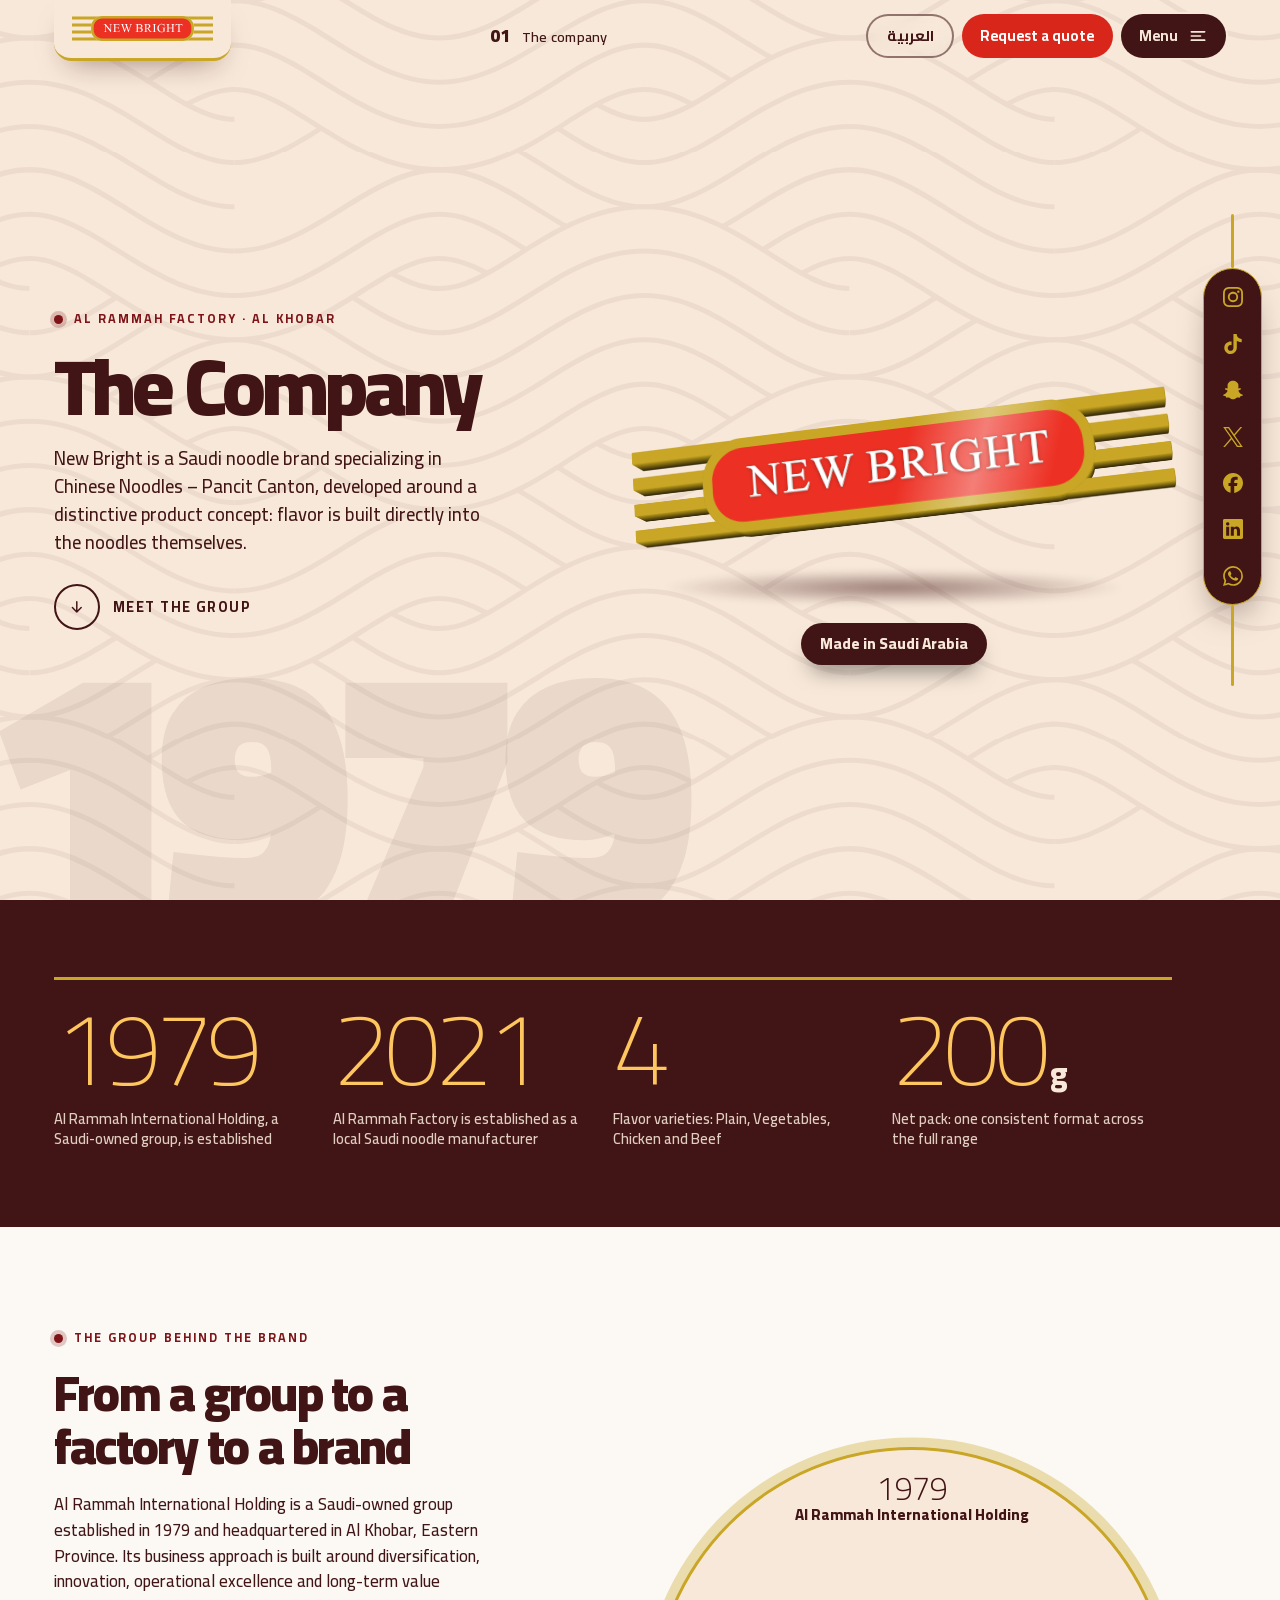
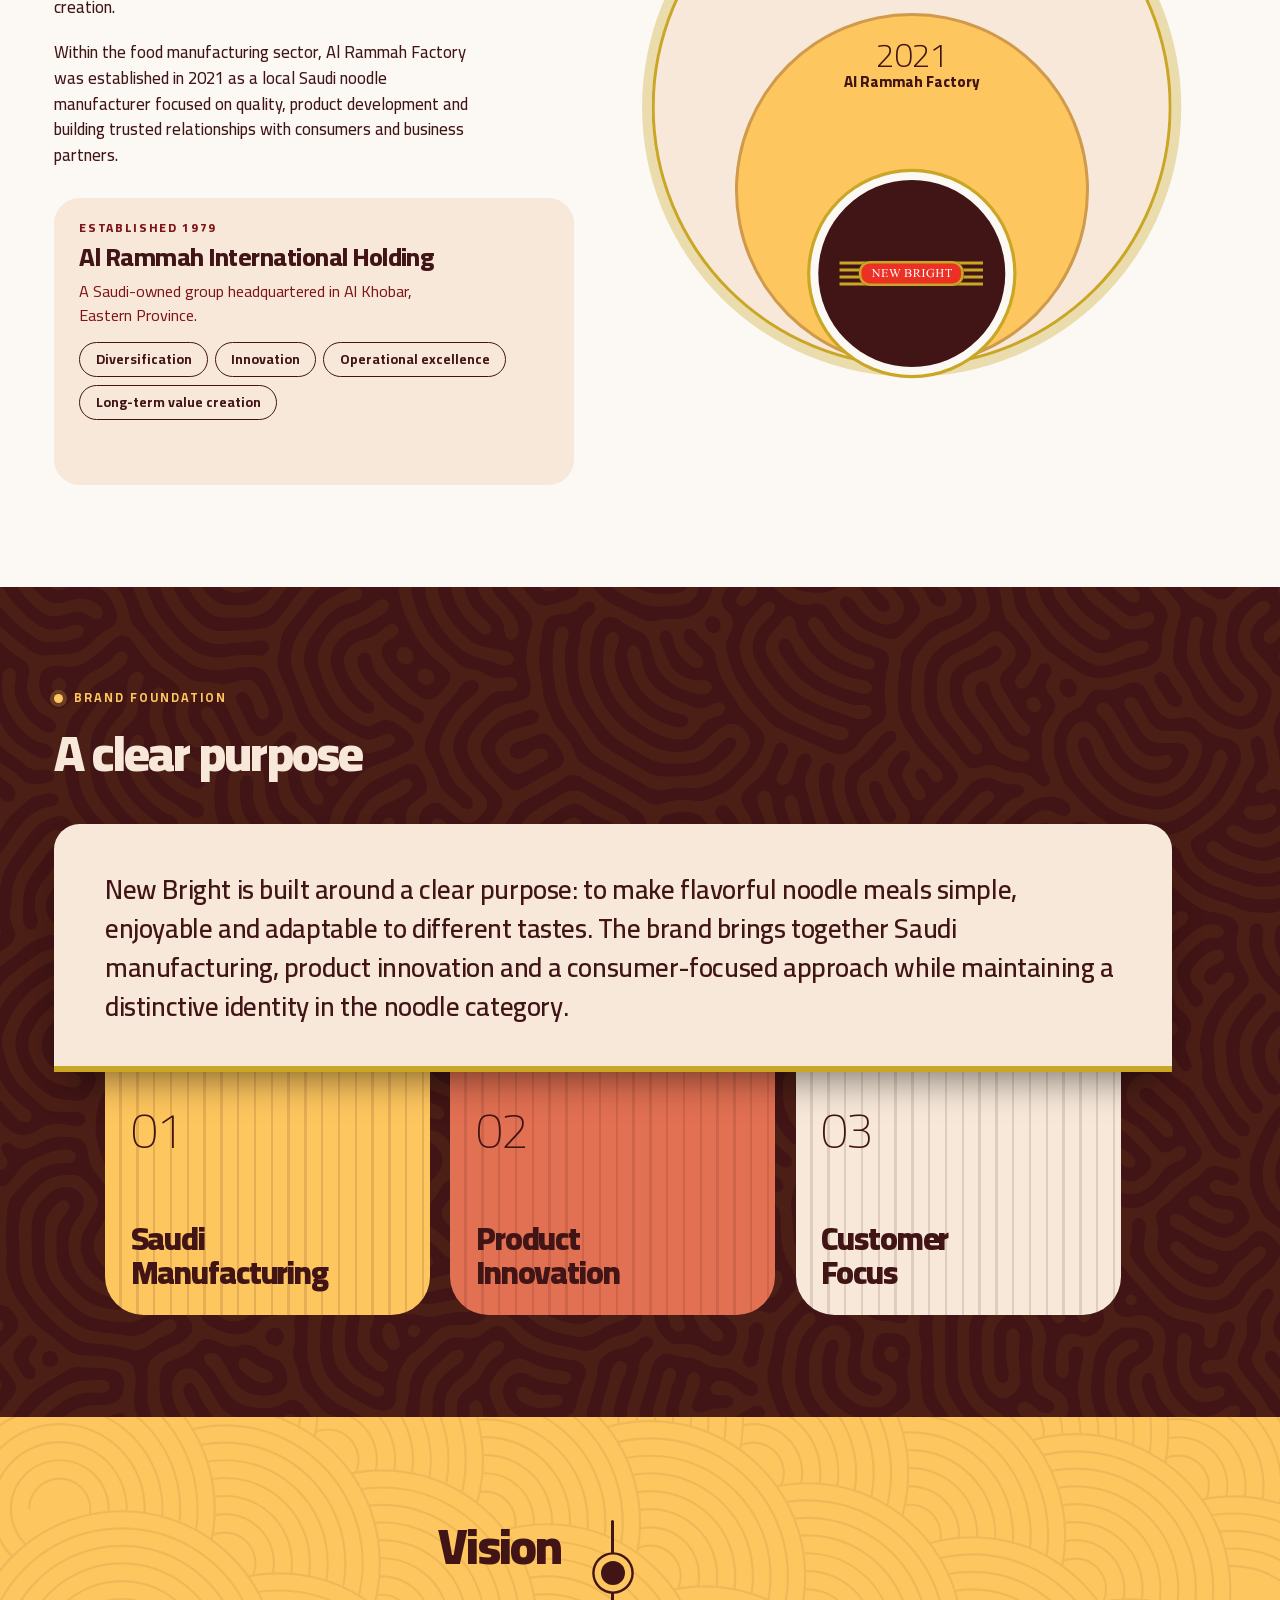
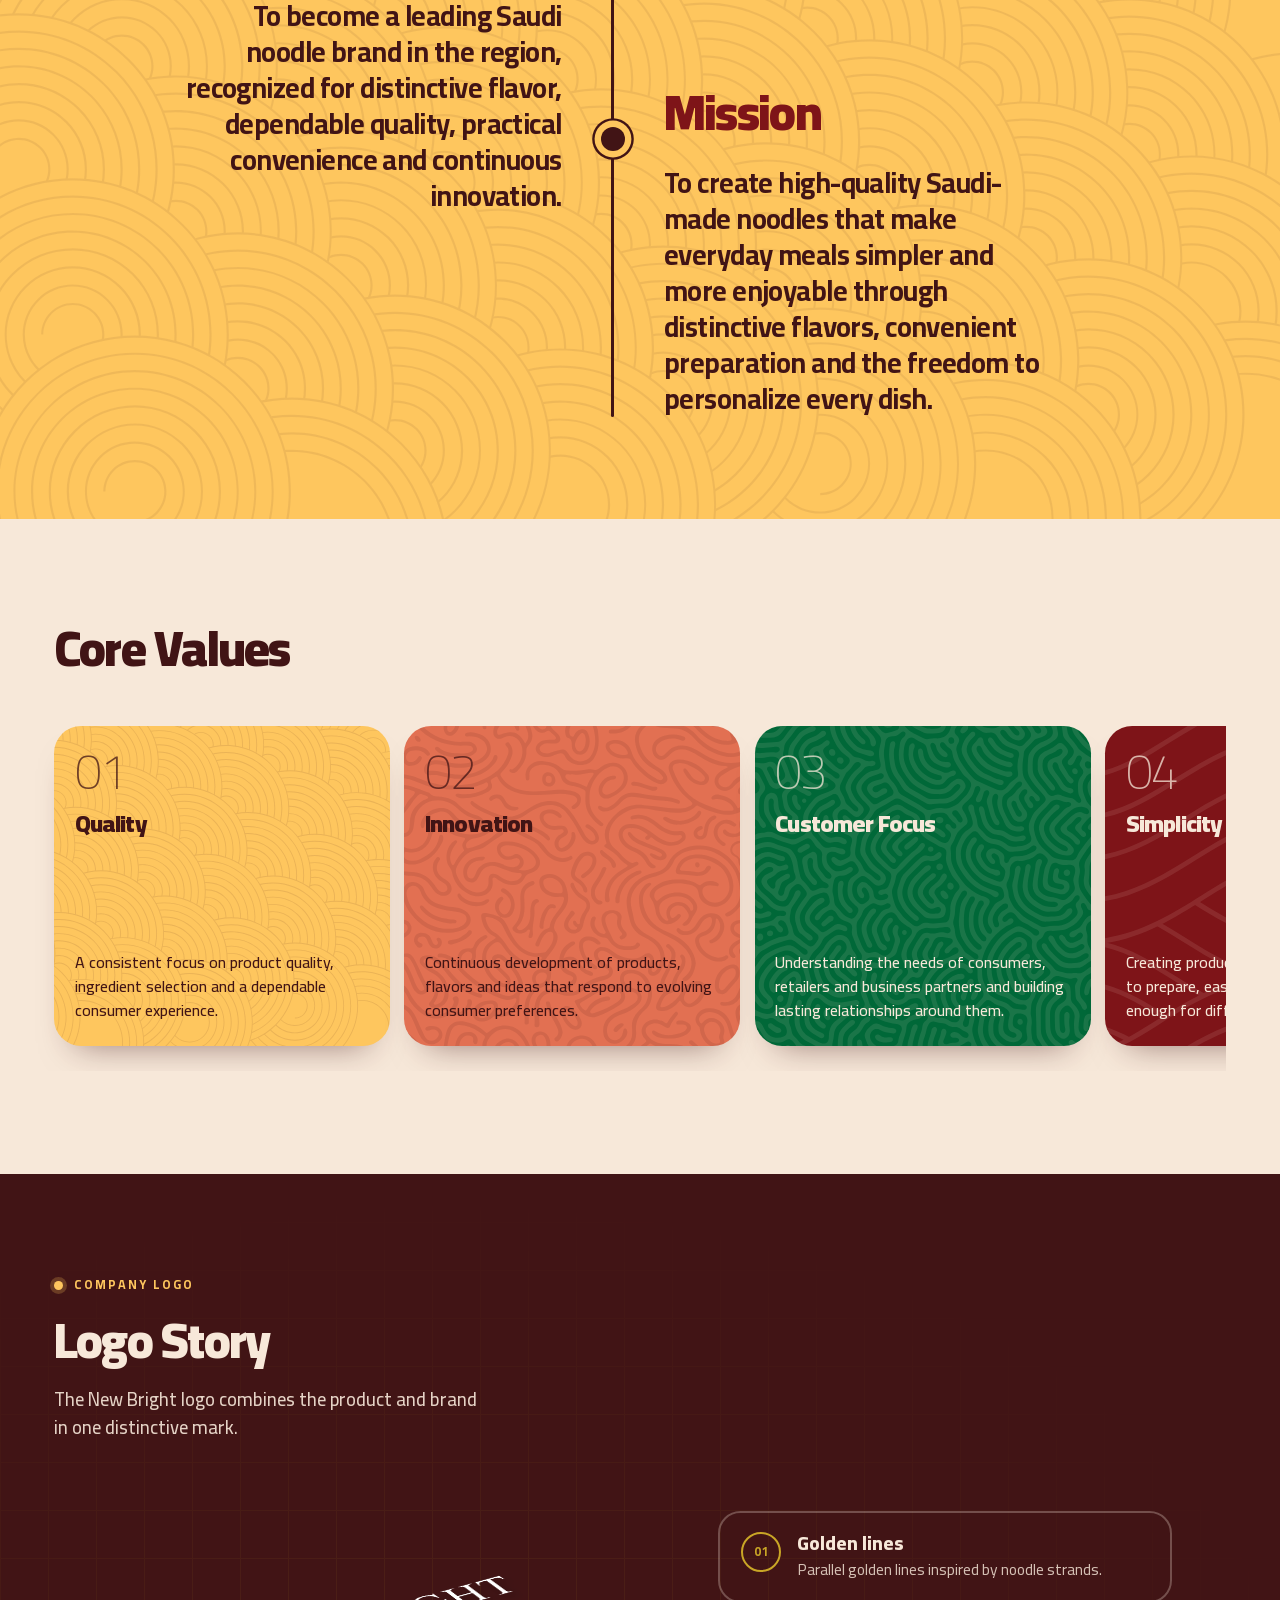
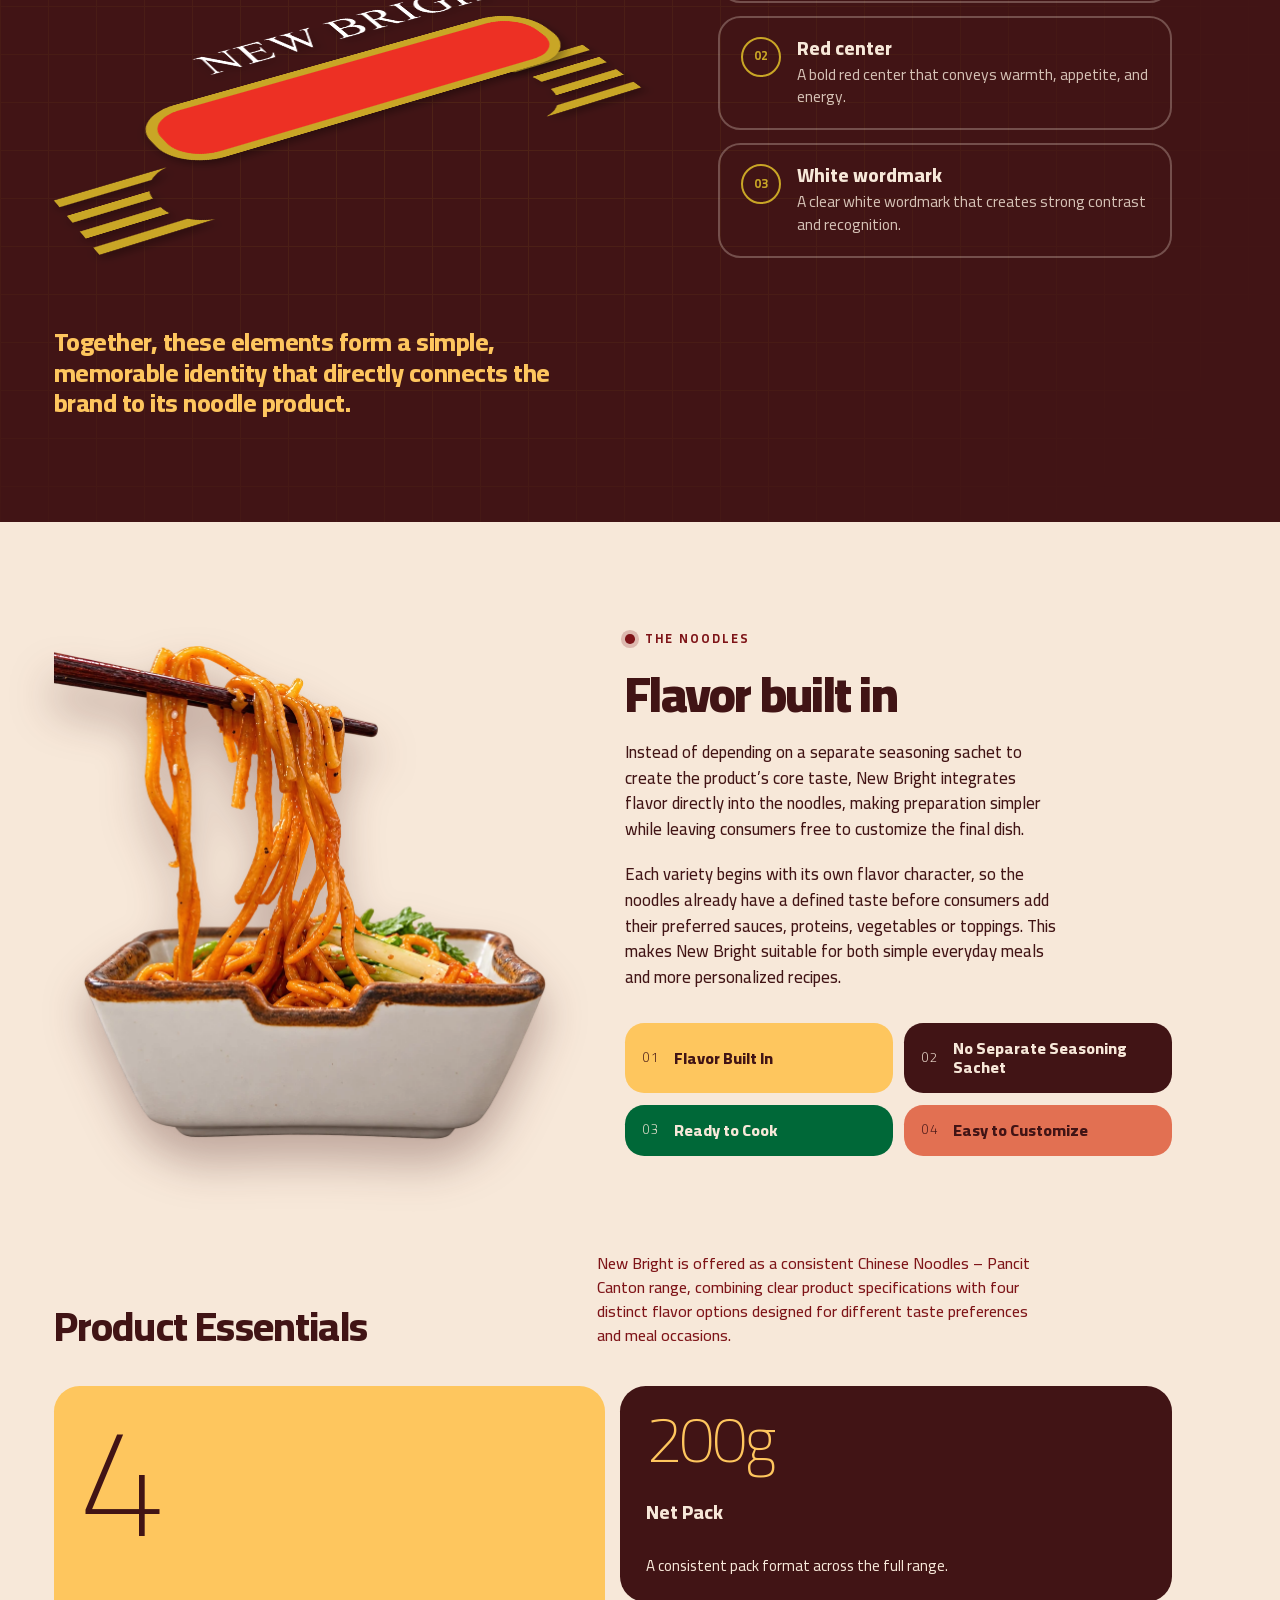
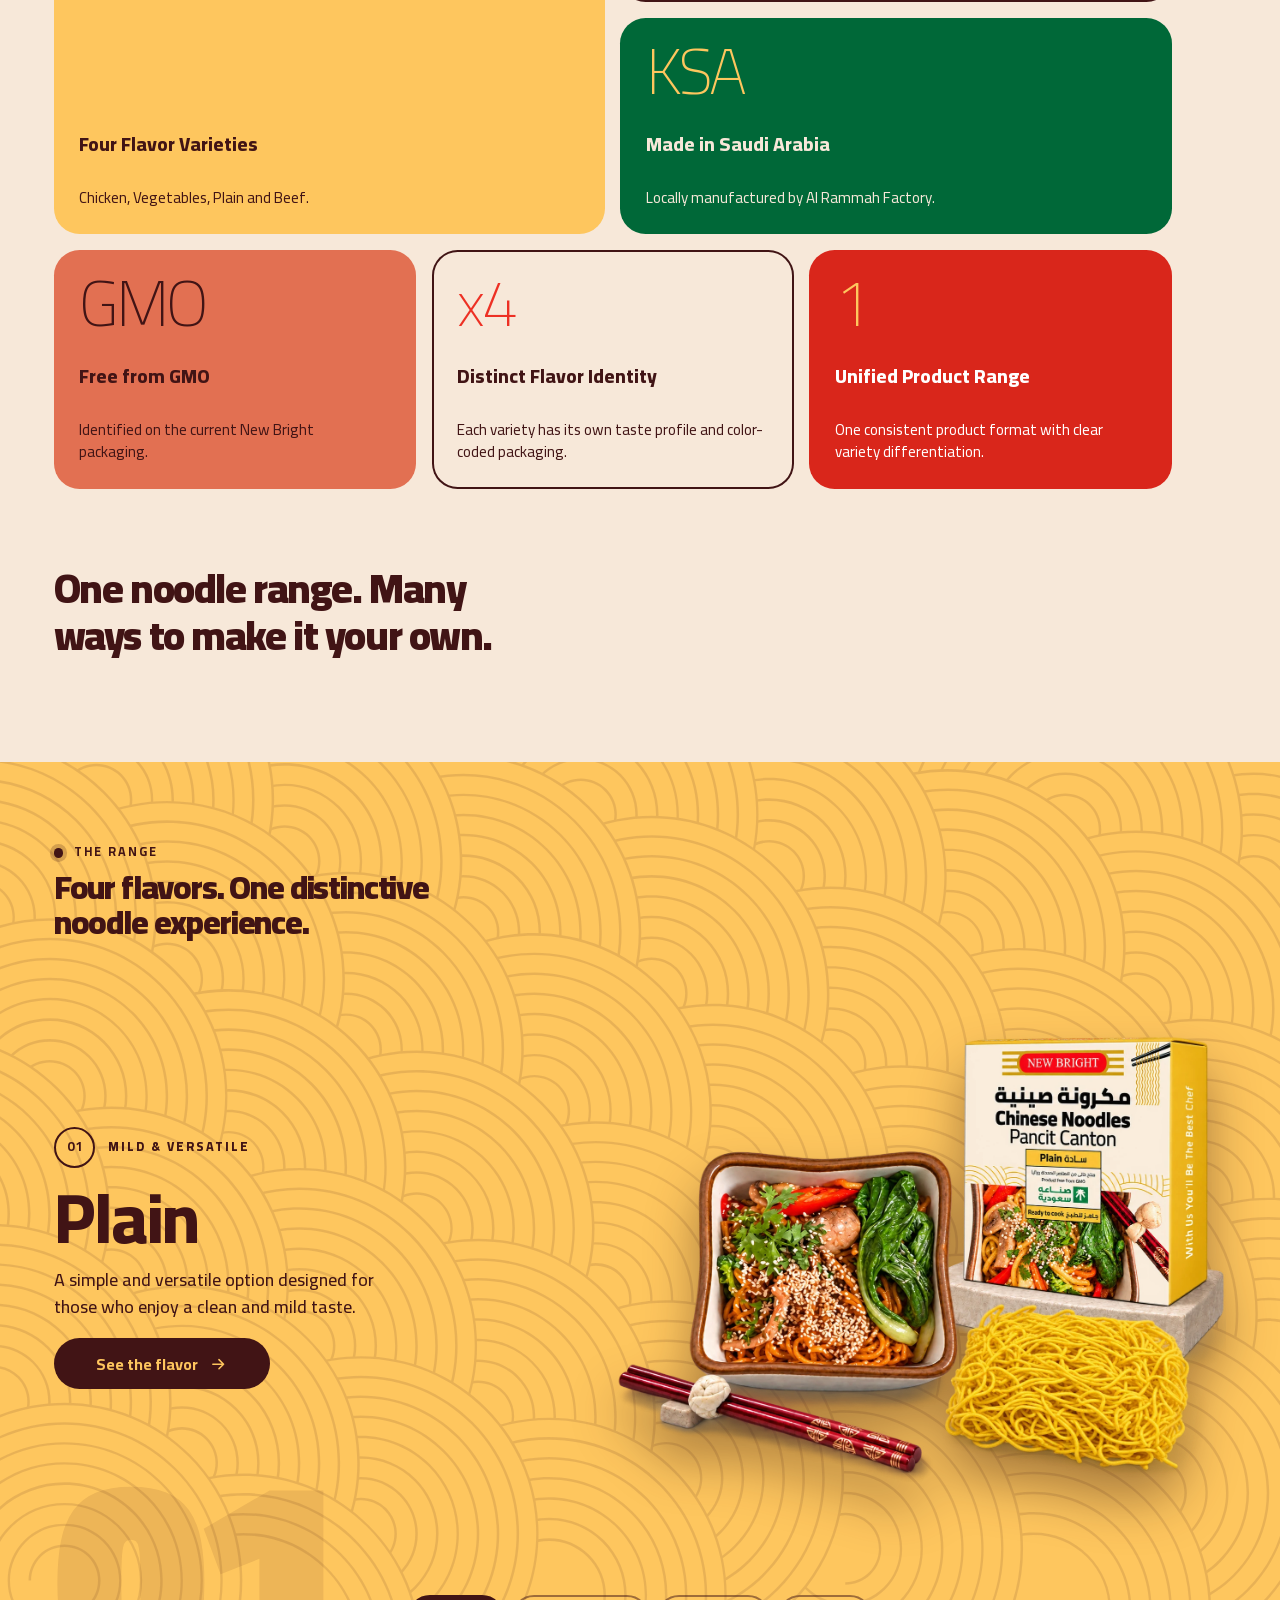
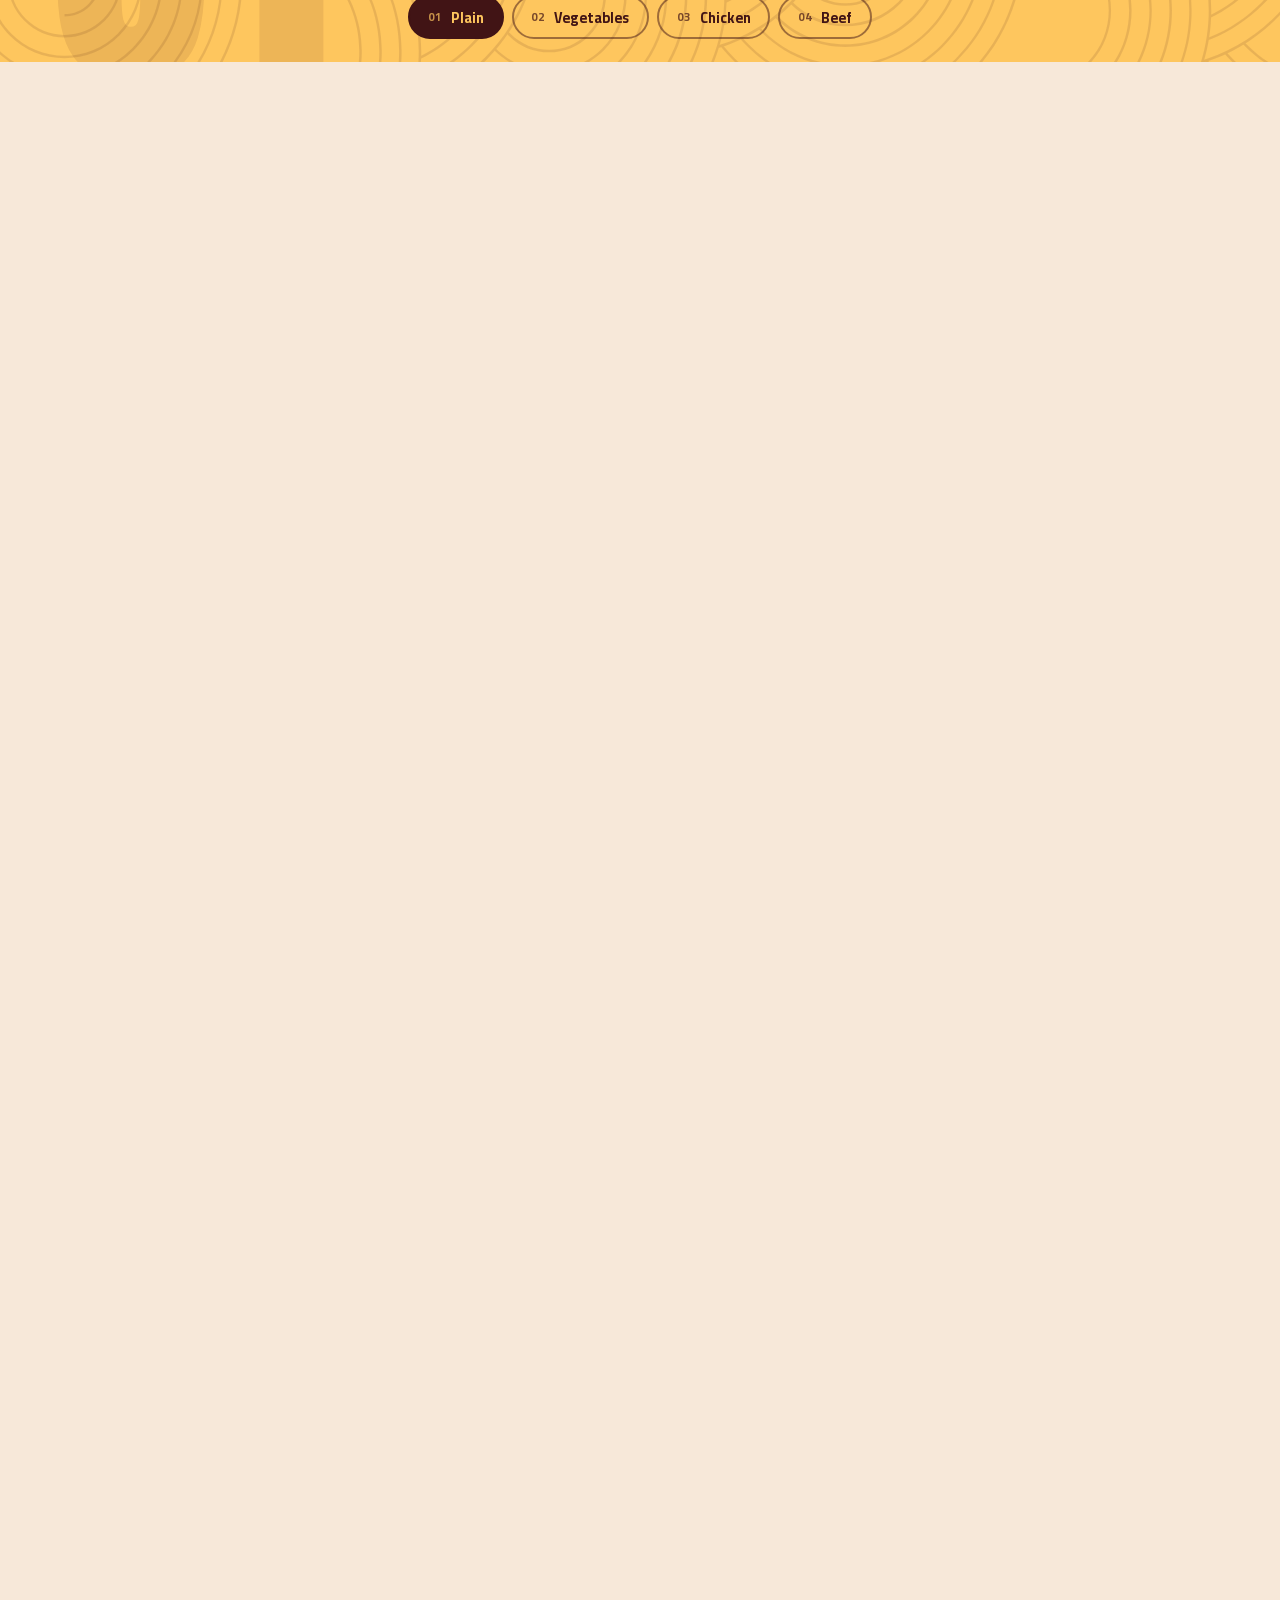
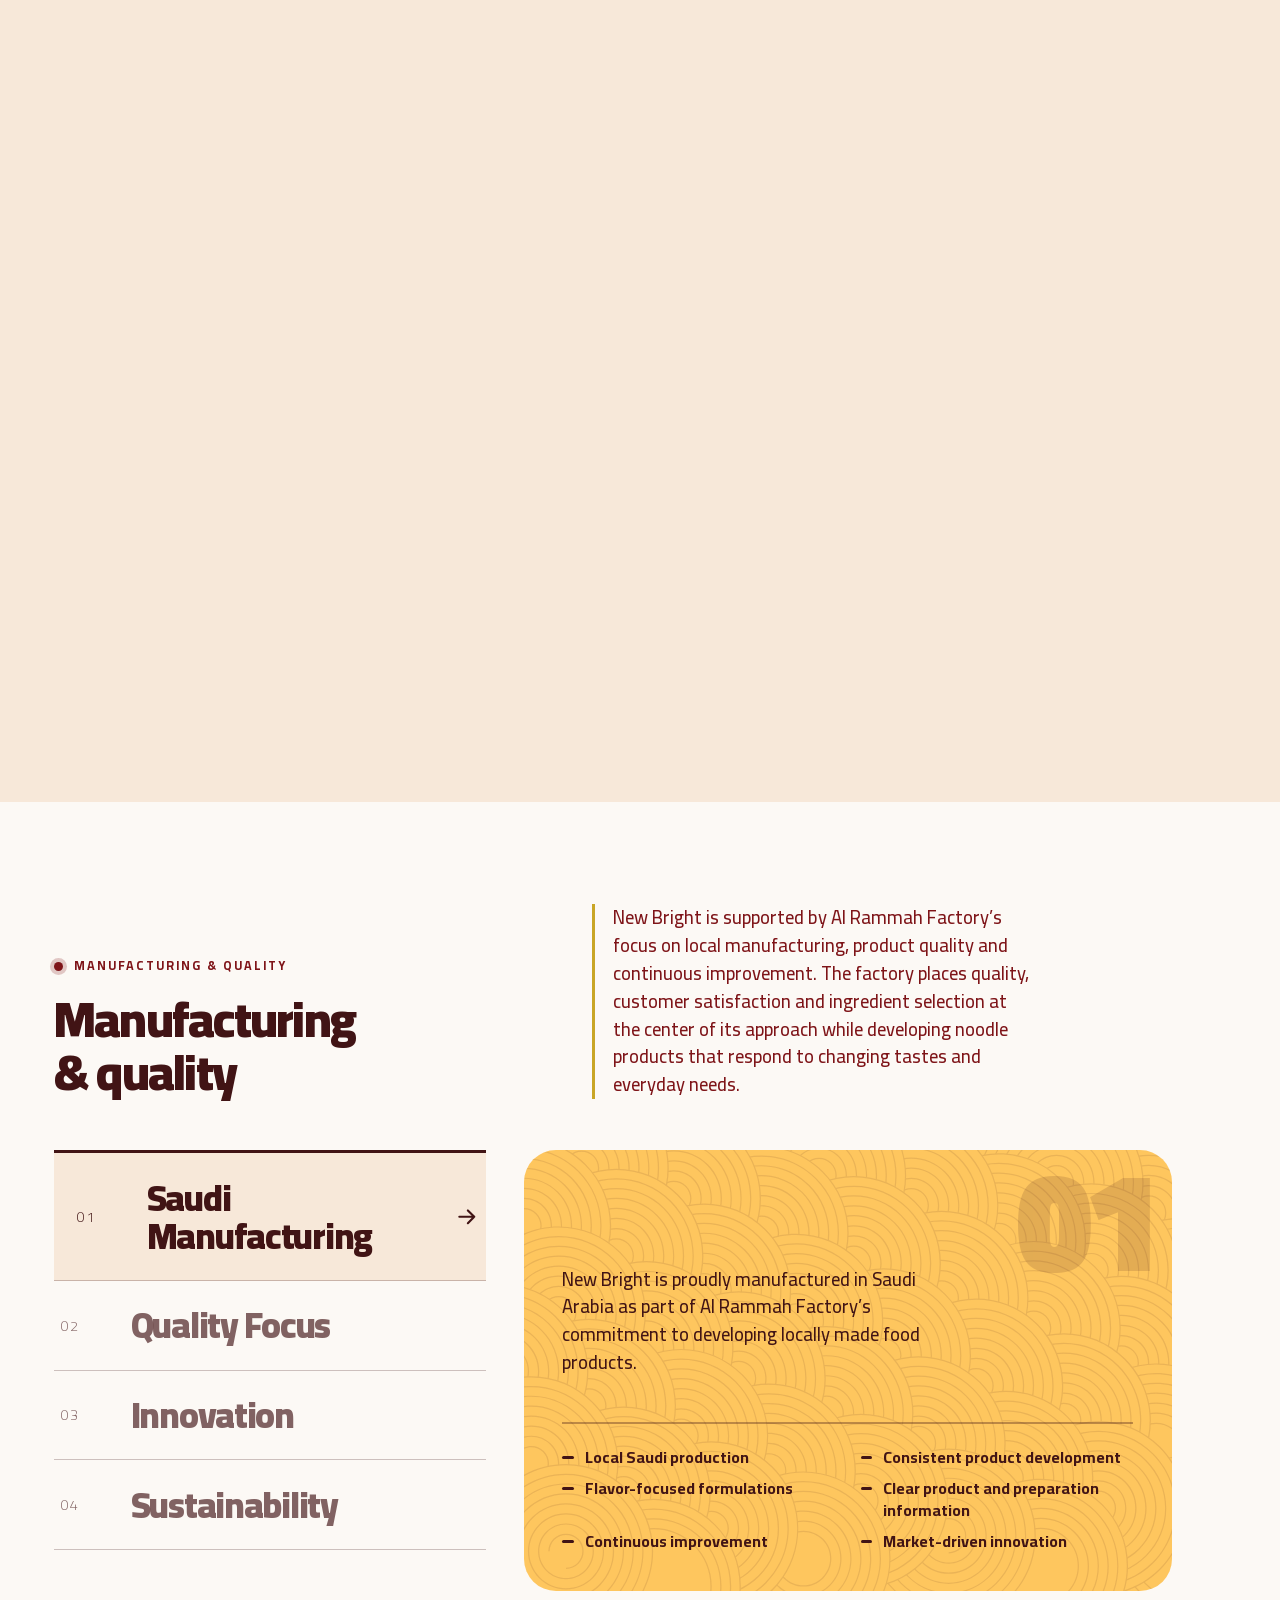
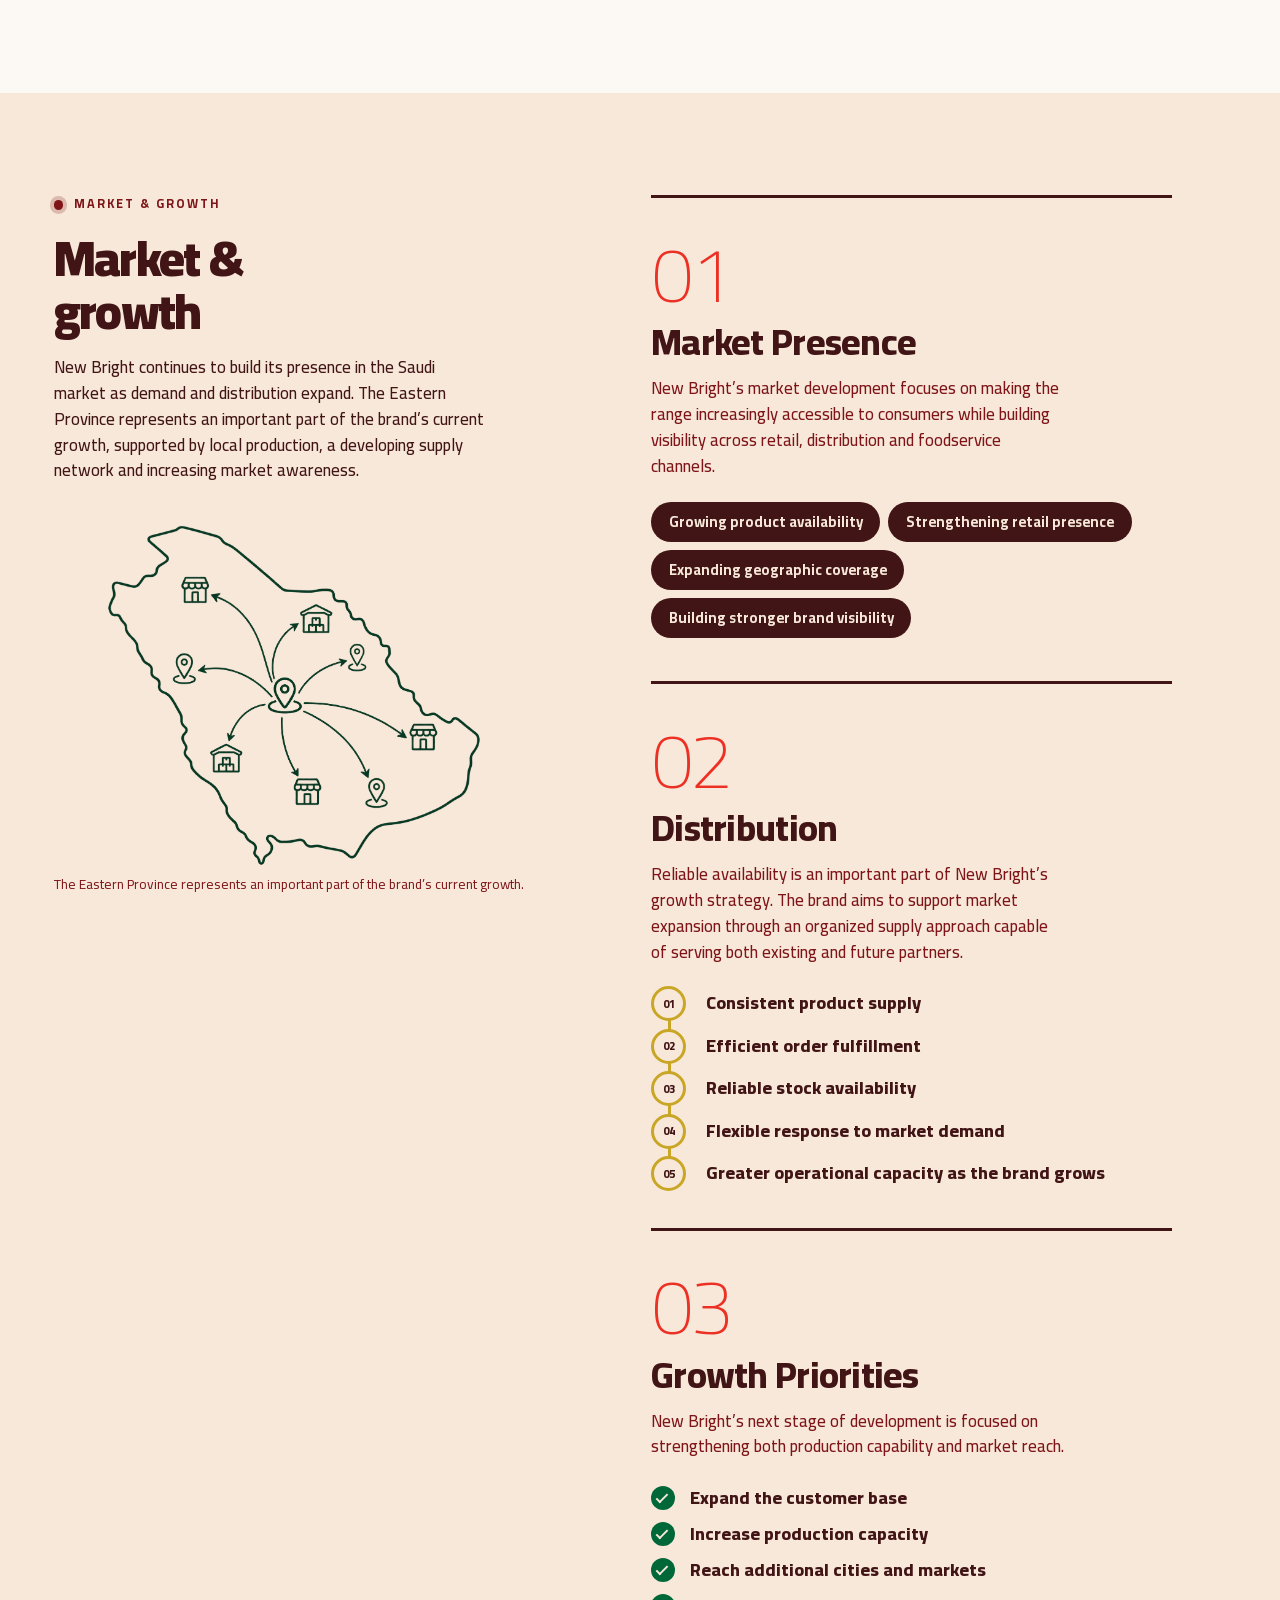
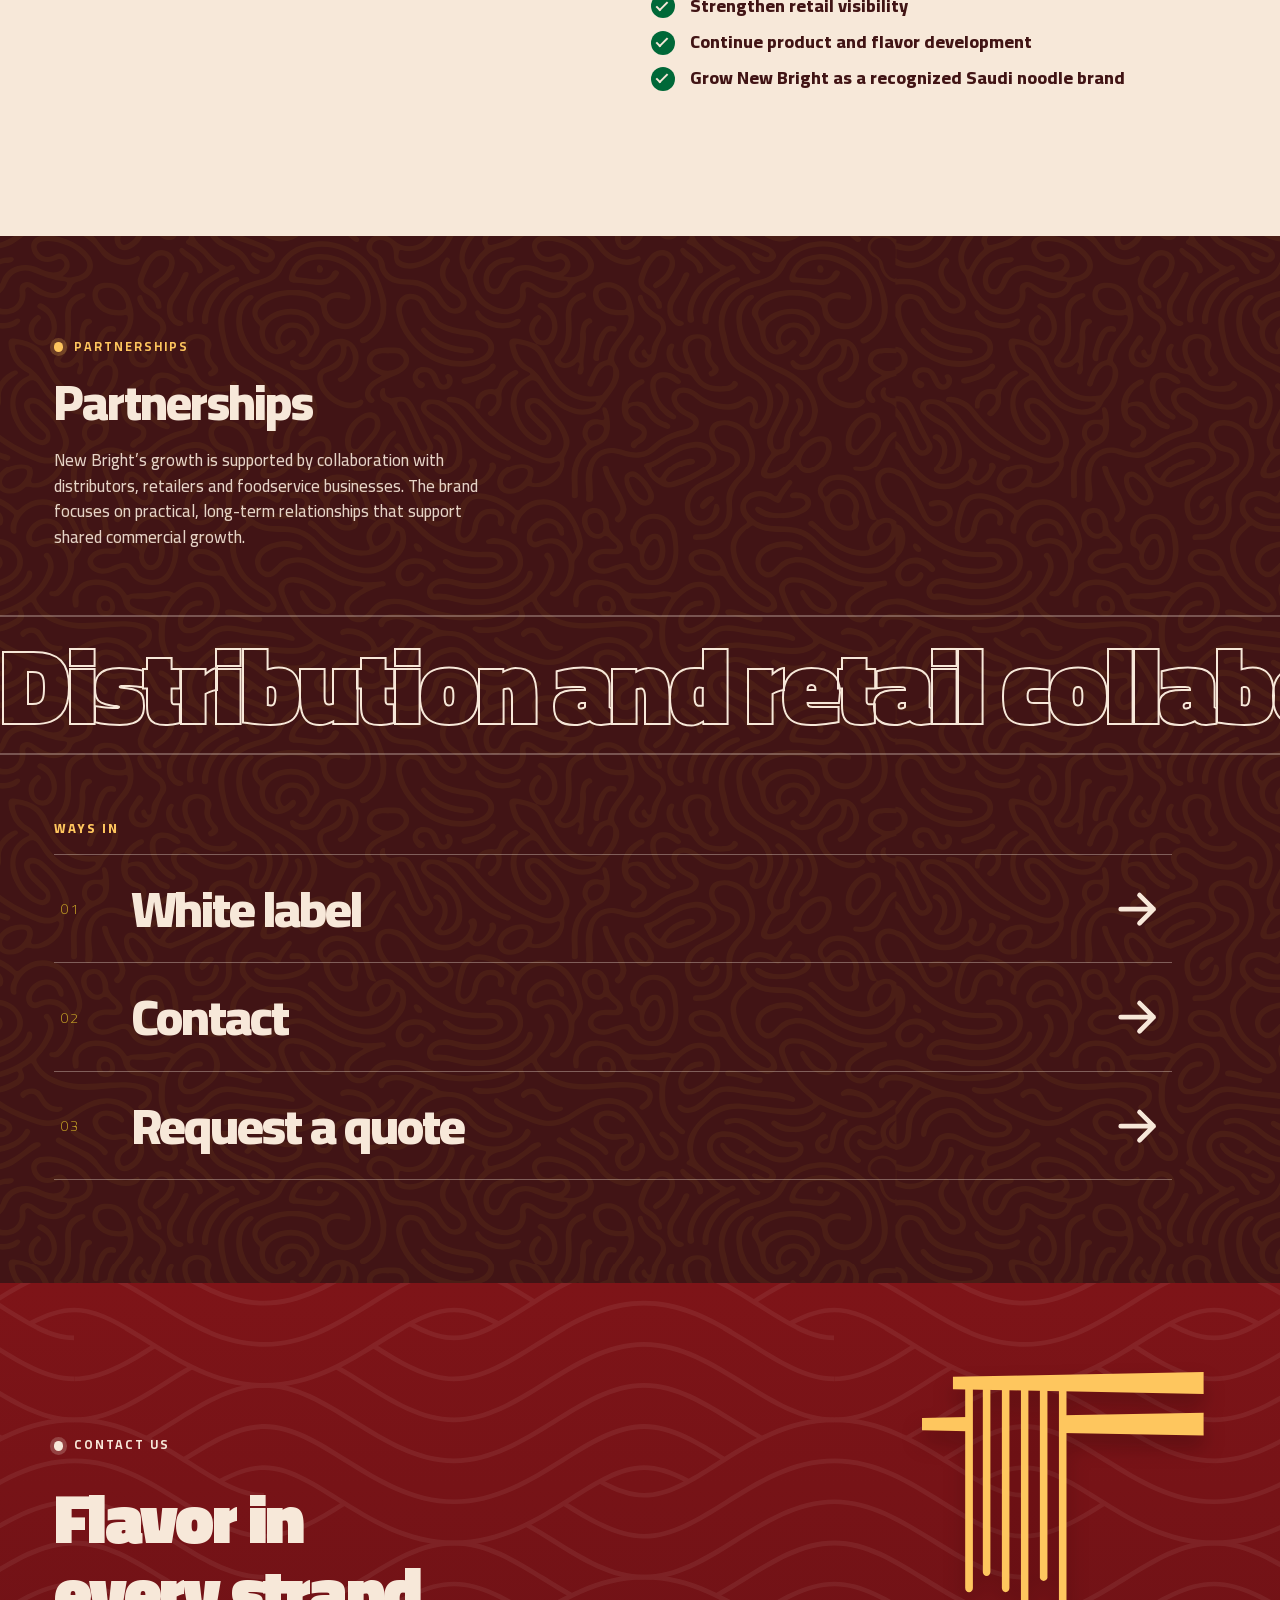
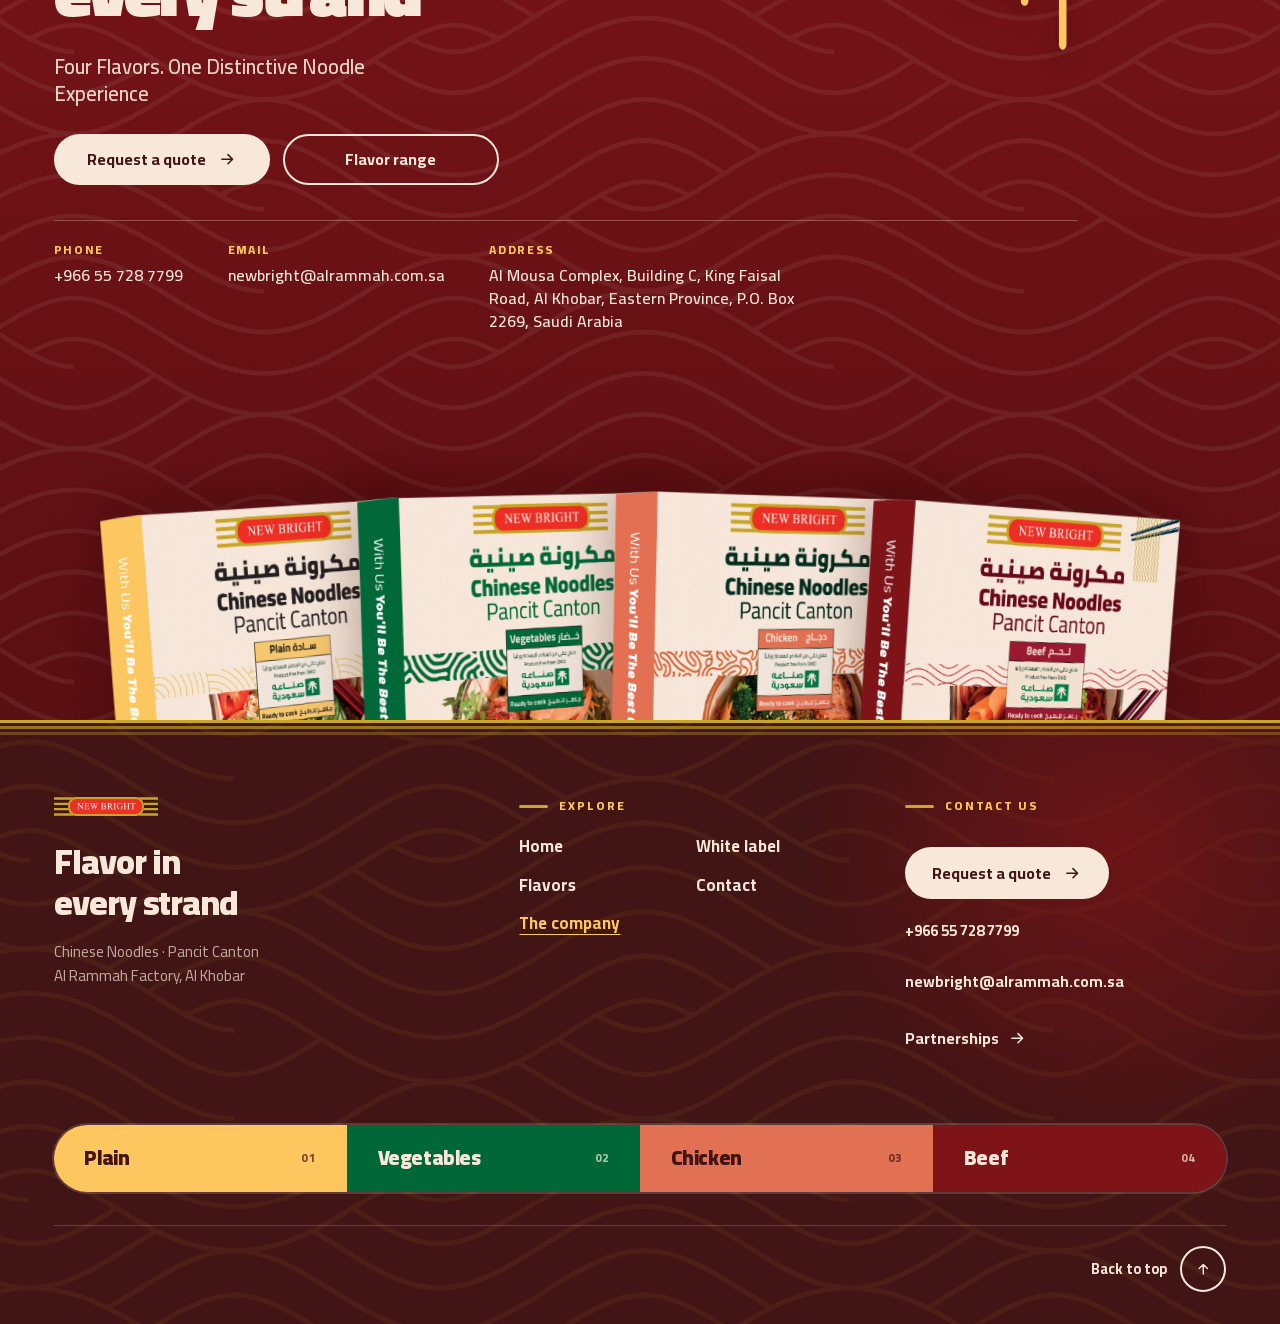
==== commit 116caf1d: "Home: an opening film (silent, skippable) that opens the site behind an iris - intro.js plays assets" ====
--- a/company.html
+++ b/company.html
@@ -10,7 +10,7 @@
 <link rel="icon" href="assets/brand/logo.svg" type="image/svg+xml">
 <link rel="preload" href="assets/fonts/cairo-latin.woff2" as="font" type="font/woff2" crossorigin>
 <script>document.documentElement.classList.add('js');try{var l=new URLSearchParams(location.search).get('lang')||localStorage.getItem('nb-lang');if(l==='ar'){document.documentElement.lang='ar';document.documentElement.dir='rtl'}}catch(e){}</script>
-<link rel="stylesheet" href="styles.css?v=29">
+<link rel="stylesheet" href="styles.css?v=31">
 <link rel="stylesheet" href="company.css?v=21">
 </head>
 <body data-hdr="light">
--- a/styles.css
+++ b/styles.css
@@ -817,3 +817,24 @@
   .hero-copy{position:relative;inset:auto;padding-inline:var(--pad);max-width:none}
   .packs{position:relative;inset:auto;flex:1 0 auto;min-height:calc(var(--w) + var(--floor));margin-block-start:1.2rem}
 }
+
+/* ═══ The opening film (home page only; intro.js) ═══ */
+html.nbi-on{overflow:hidden}
+.nbi{display:none;position:fixed;inset:0;z-index:9999;overflow:hidden;background:#1a0808;clip-path:circle(150vmax at 50% 56%);transition:clip-path 1.2s cubic-bezier(.7,0,.2,1);-webkit-user-select:none;user-select:none}
+html.nbi-on .nbi,.nbi.out,.nbi.fast{display:block}
+.nbi video{position:absolute;inset:0;width:100%;height:100%;object-fit:cover;object-position:60% 50%;pointer-events:none;transform:scale(1);transition:transform 1.2s cubic-bezier(.7,0,.2,1)}
+.nbi::after{content:"";position:absolute;inset:0;pointer-events:none;background:radial-gradient(120% 90% at 50% 50%,transparent 58%,rgb(20 5 5/.42)),linear-gradient(0deg,rgb(20 5 5/.5),transparent 26%),linear-gradient(180deg,rgb(20 5 5/.38),transparent 22%)}
+.nbi-logo{position:absolute;z-index:2;inset-block-start:clamp(1.1rem,3vw,2rem);inset-inline-start:var(--pad);width:clamp(7.5rem,15vw,11.5rem);height:auto;filter:drop-shadow(0 6px 14px rgb(0 0 0/.45));opacity:0;transition:opacity .9s .3s}
+.nbi.is-playing .nbi-logo{opacity:1}
+.nbi-skip{position:absolute;z-index:2;inset-block-end:clamp(1.2rem,3.4vw,2.4rem);inset-inline-end:var(--pad);min-height:2.75rem;padding:0 1.3rem;border-radius:999px;border:1.5px solid rgb(247 232 217/.55);background:rgb(26 8 8/.42);-webkit-backdrop-filter:blur(8px);backdrop-filter:blur(8px);color:var(--cream);font-weight:700;font-size:.95rem;cursor:pointer;opacity:0;transition:opacity .6s .7s,background-color .3s,border-color .3s}
+.nbi.is-playing .nbi-skip{opacity:1}
+.nbi-skip:hover{background:rgb(247 232 217/.18);border-color:var(--cream)}
+.nbi-skip:focus-visible{outline:3px solid var(--yellow);outline-offset:3px}
+/* closing: an iris narrowing on the middle of the page while the picture drifts forward */
+.nbi.out{clip-path:circle(0 at 50% 56%)}
+.nbi.out video{transform:scale(1.14)}
+.nbi.out .nbi-skip,.nbi.out .nbi-logo{opacity:0;transition:opacity .25s}
+.nbi.fast{clip-path:none;opacity:0;transition:opacity .45s}
+/* while the film plays the page waits, so its own entrance is seen when the film opens */
+html.nbi-on .hero *,html.nbi-on .hdr,html.nbi-on .hdr *{animation-play-state:paused!important}
+@media print{.nbi{display:none!important}}
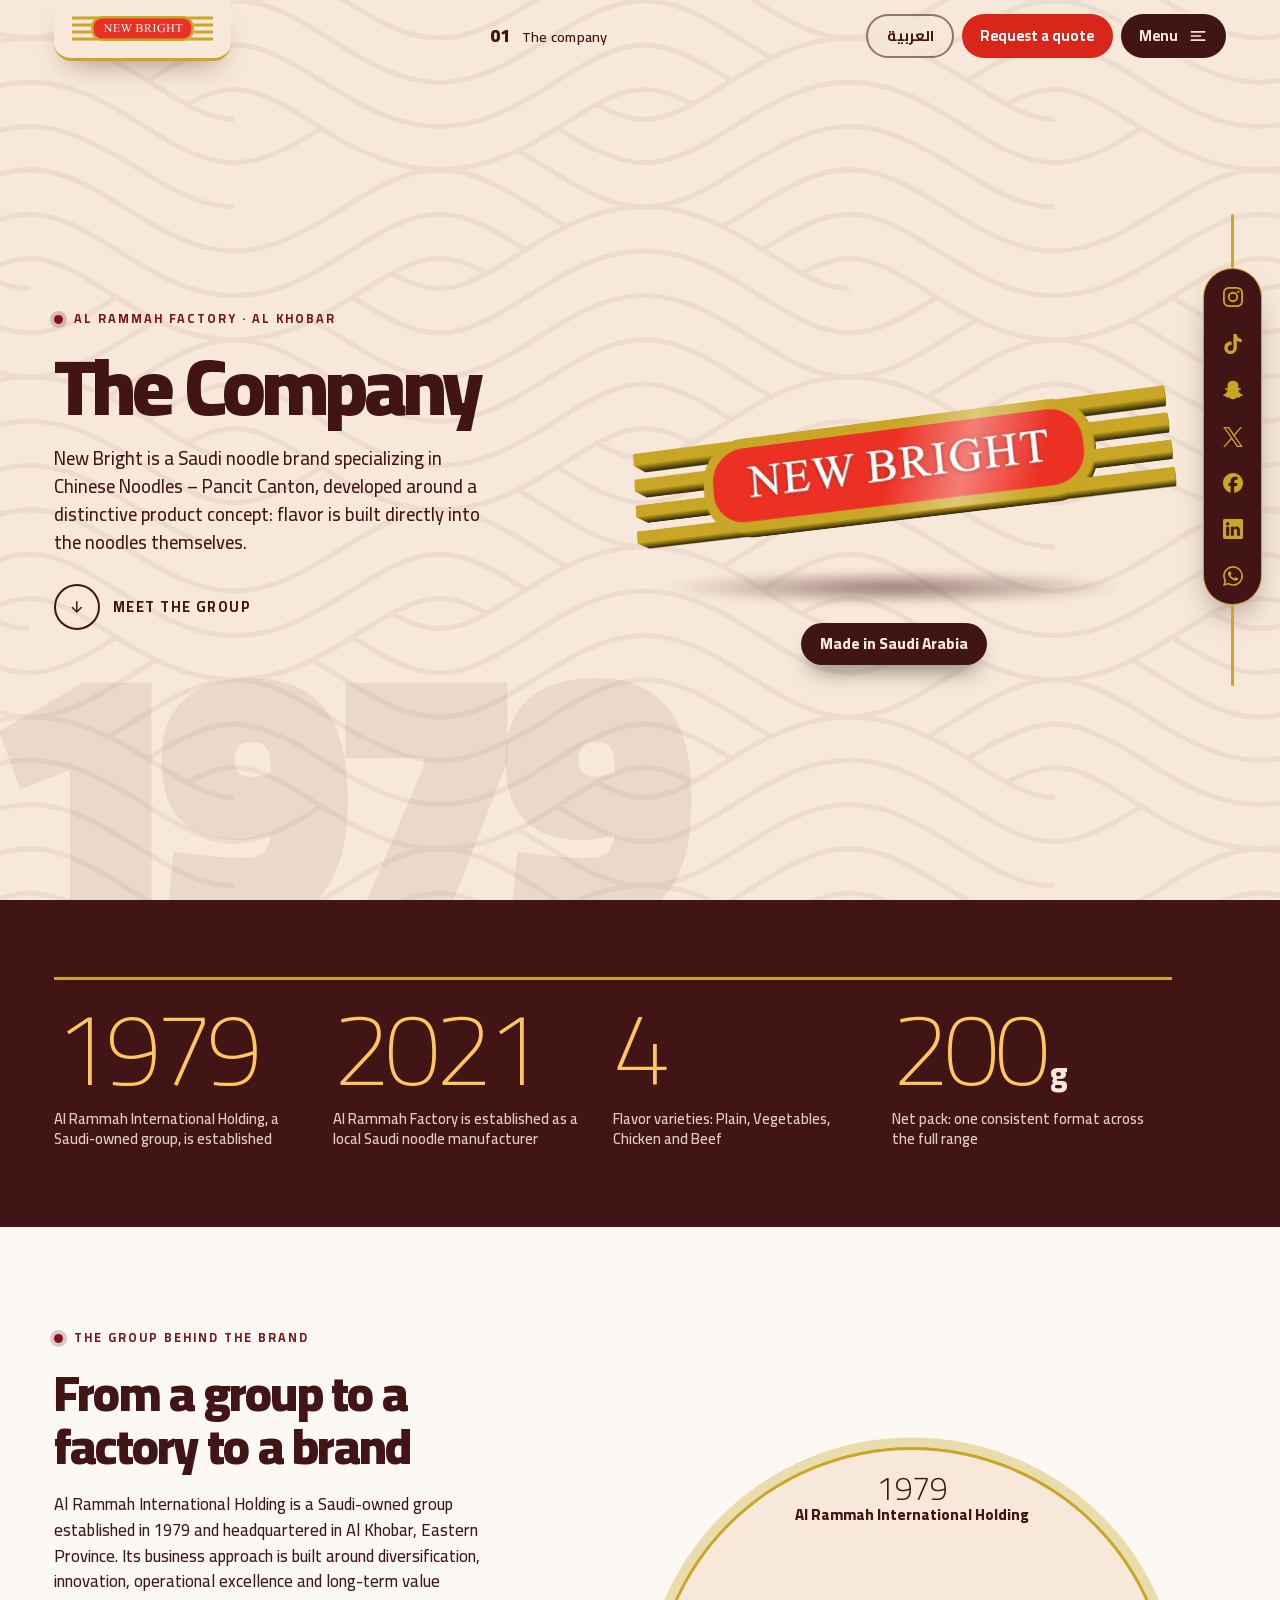
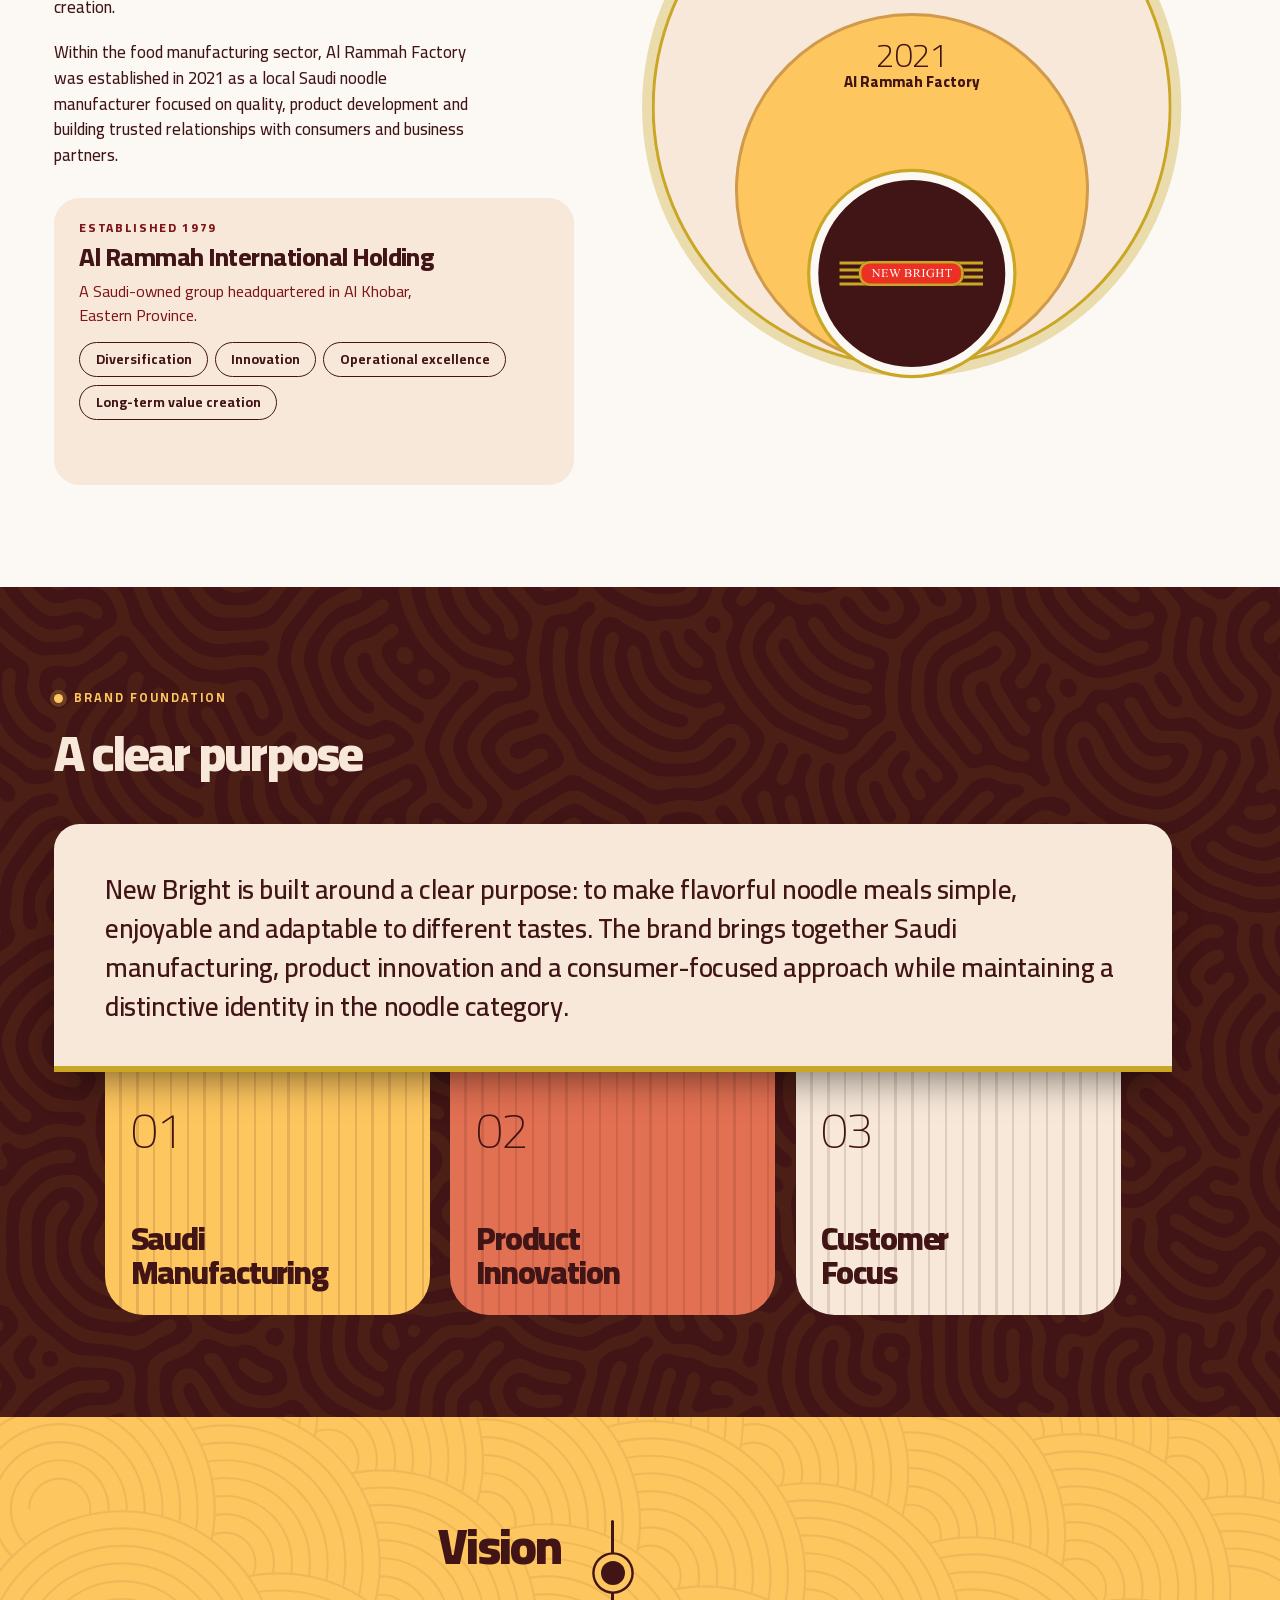
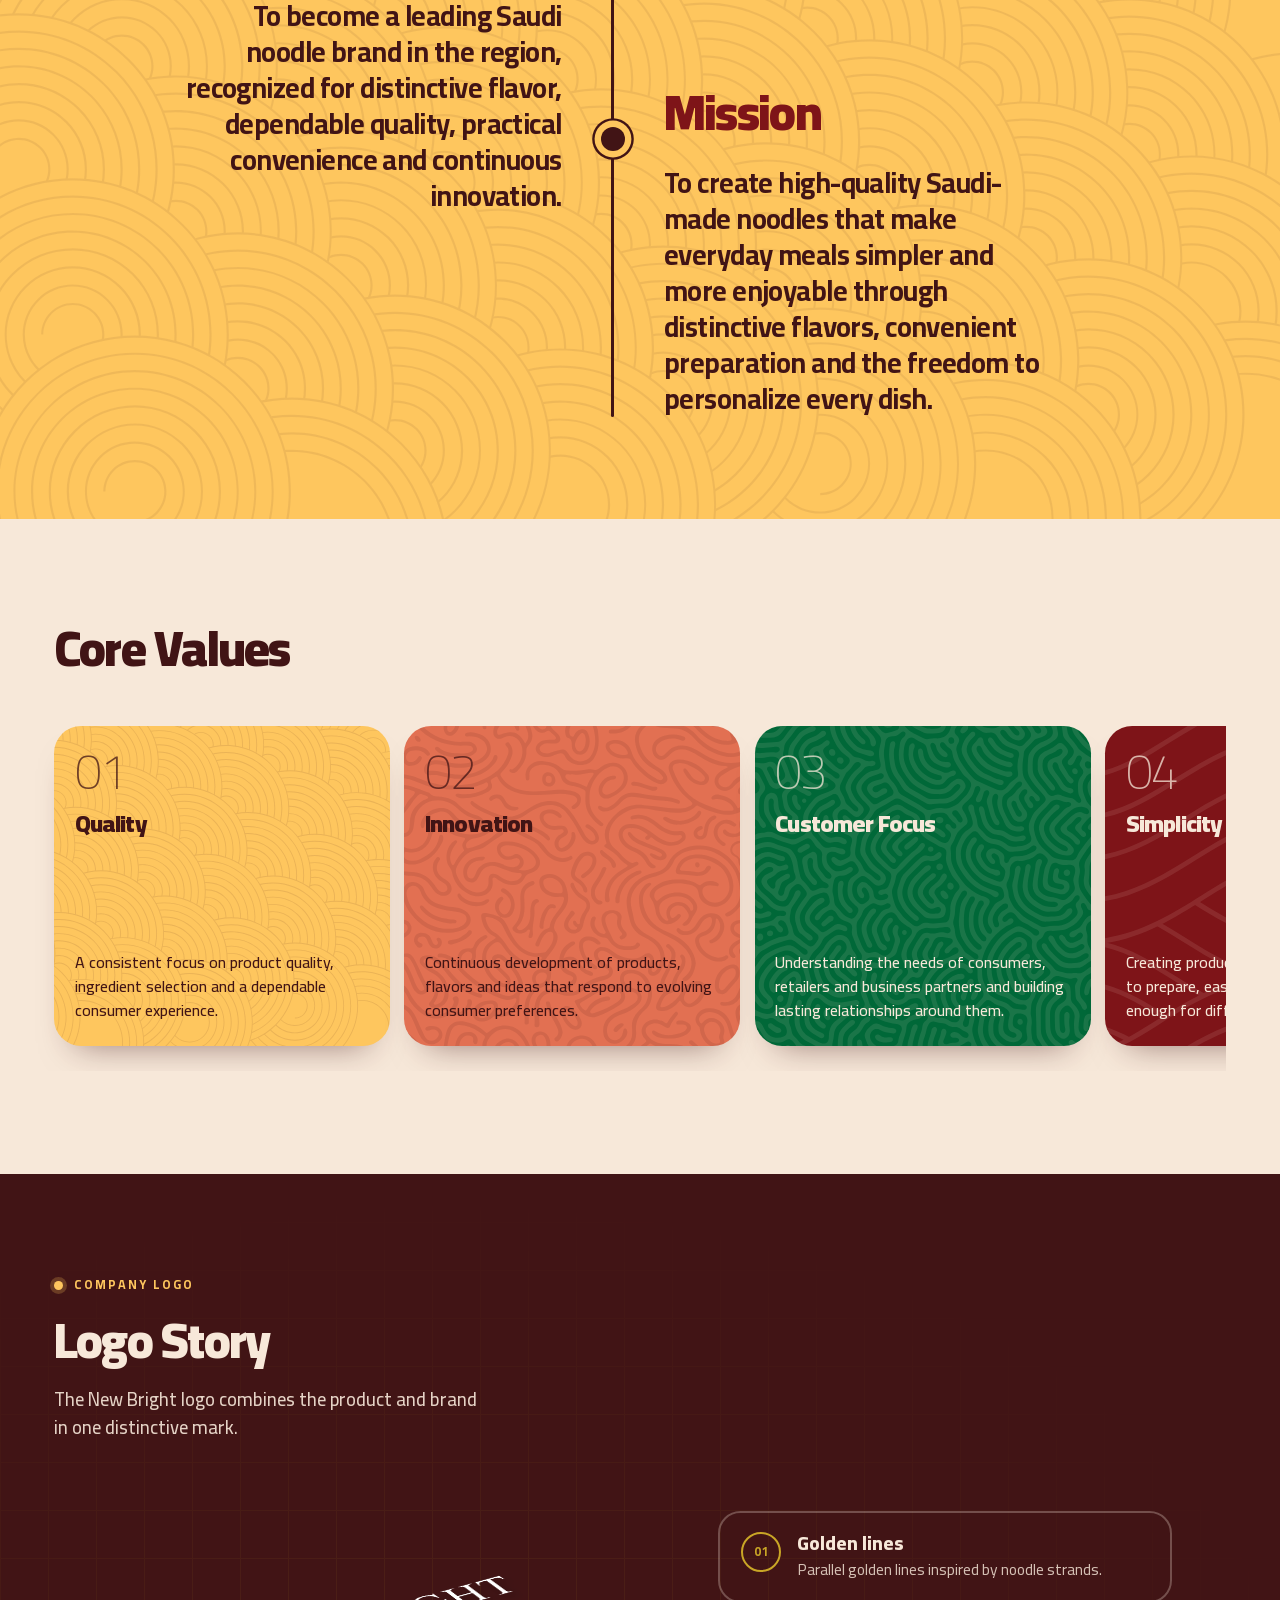
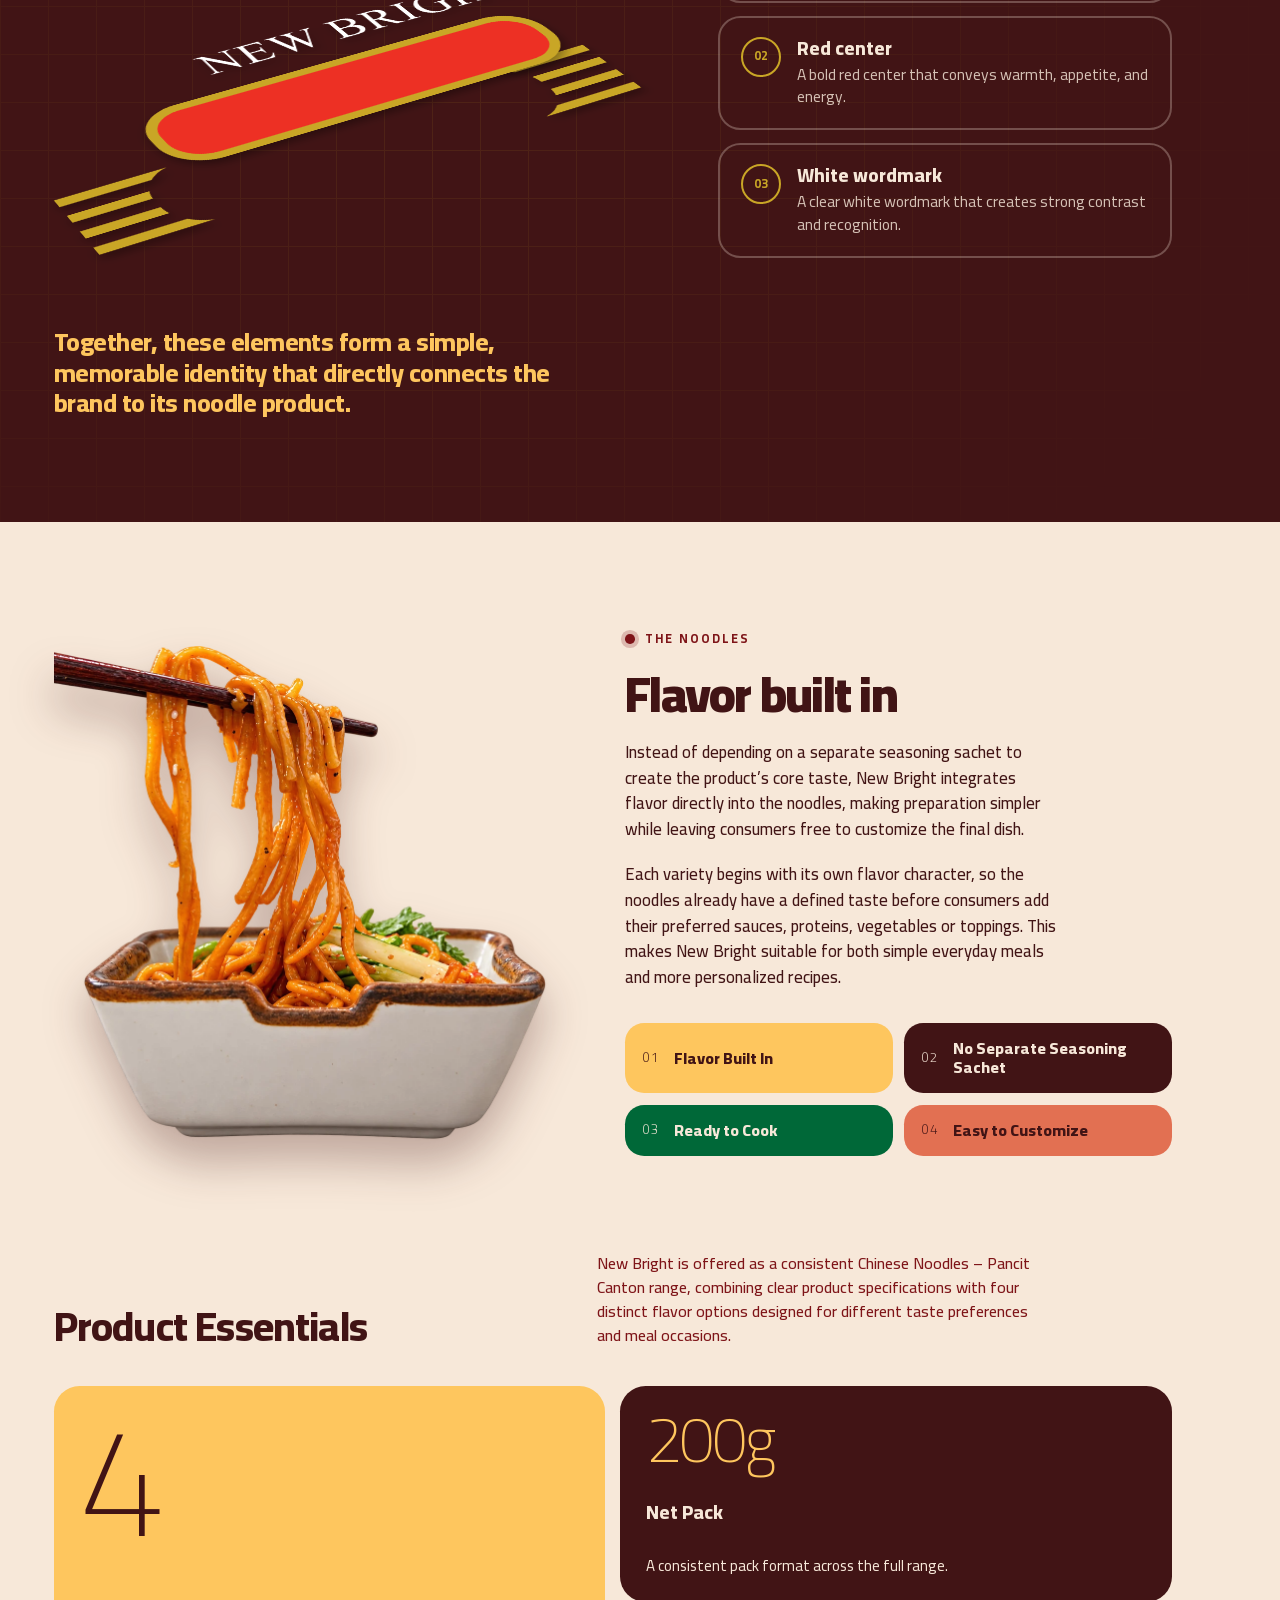
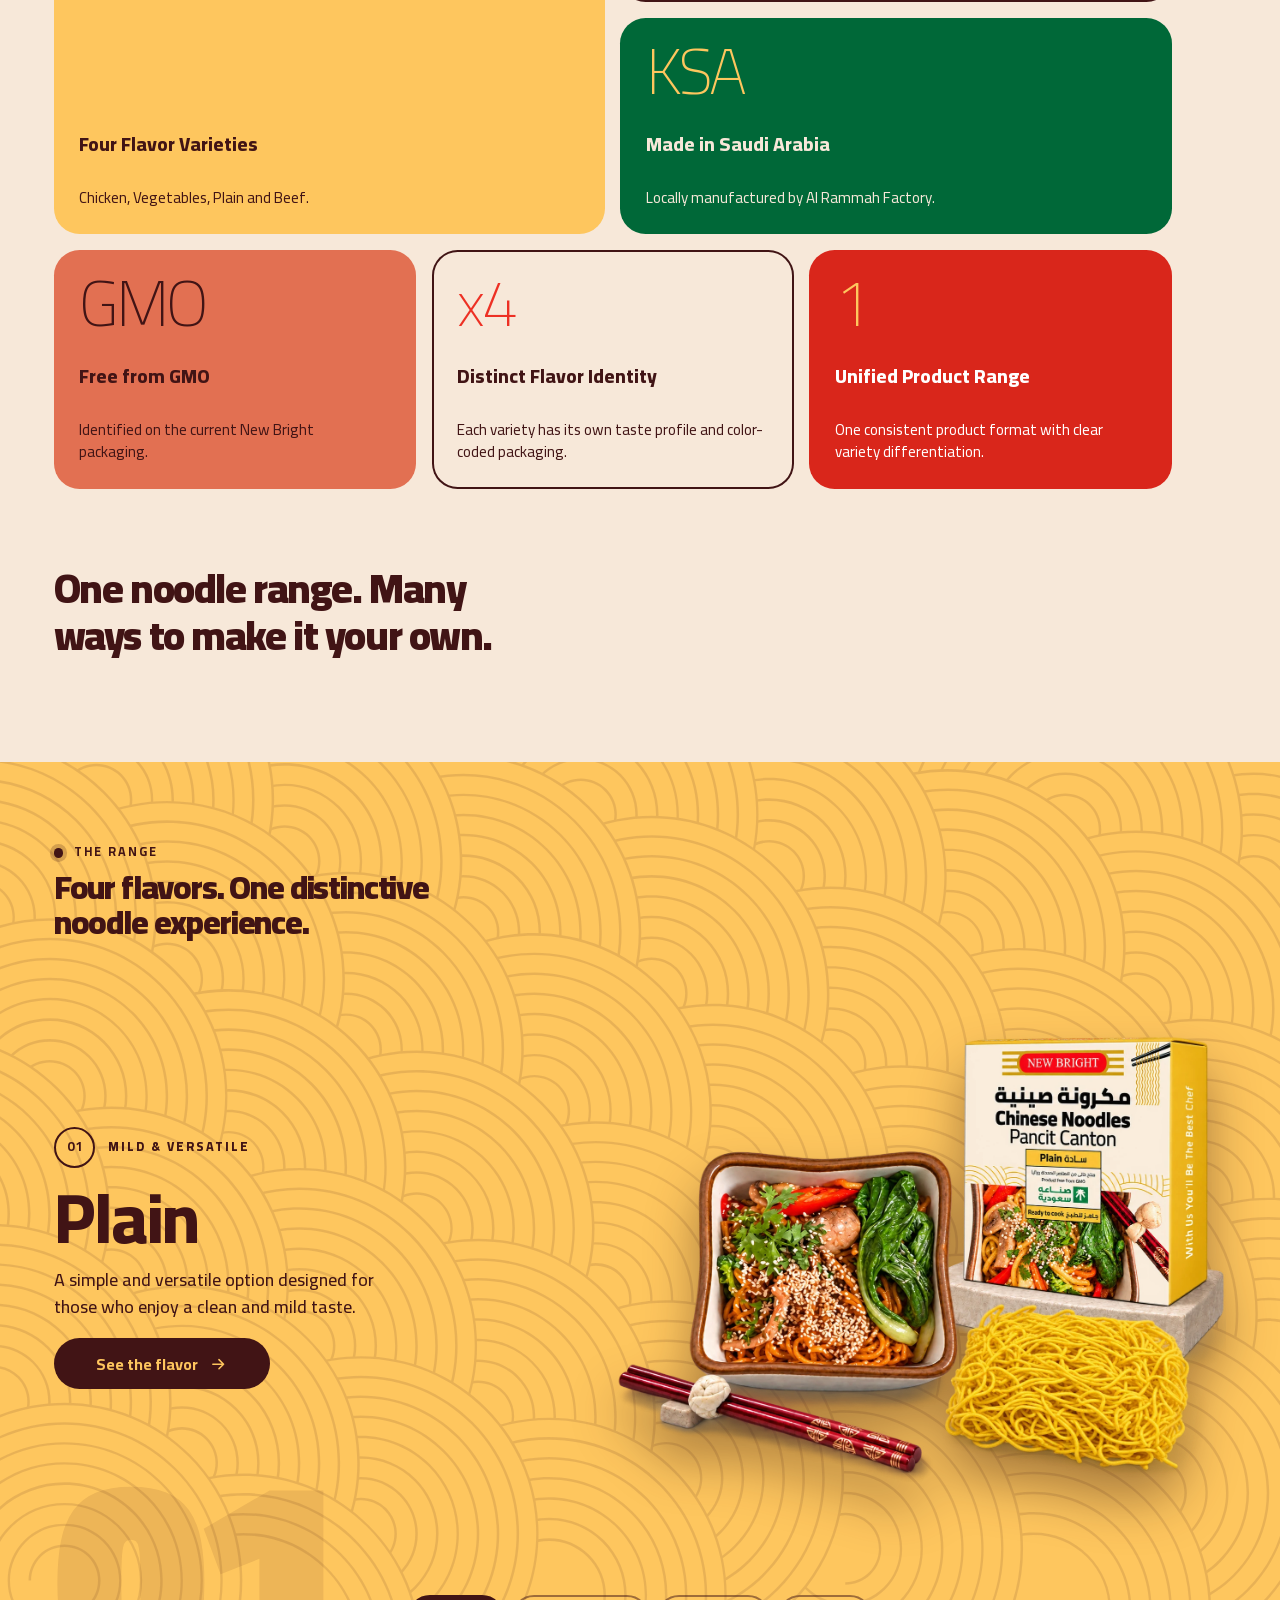
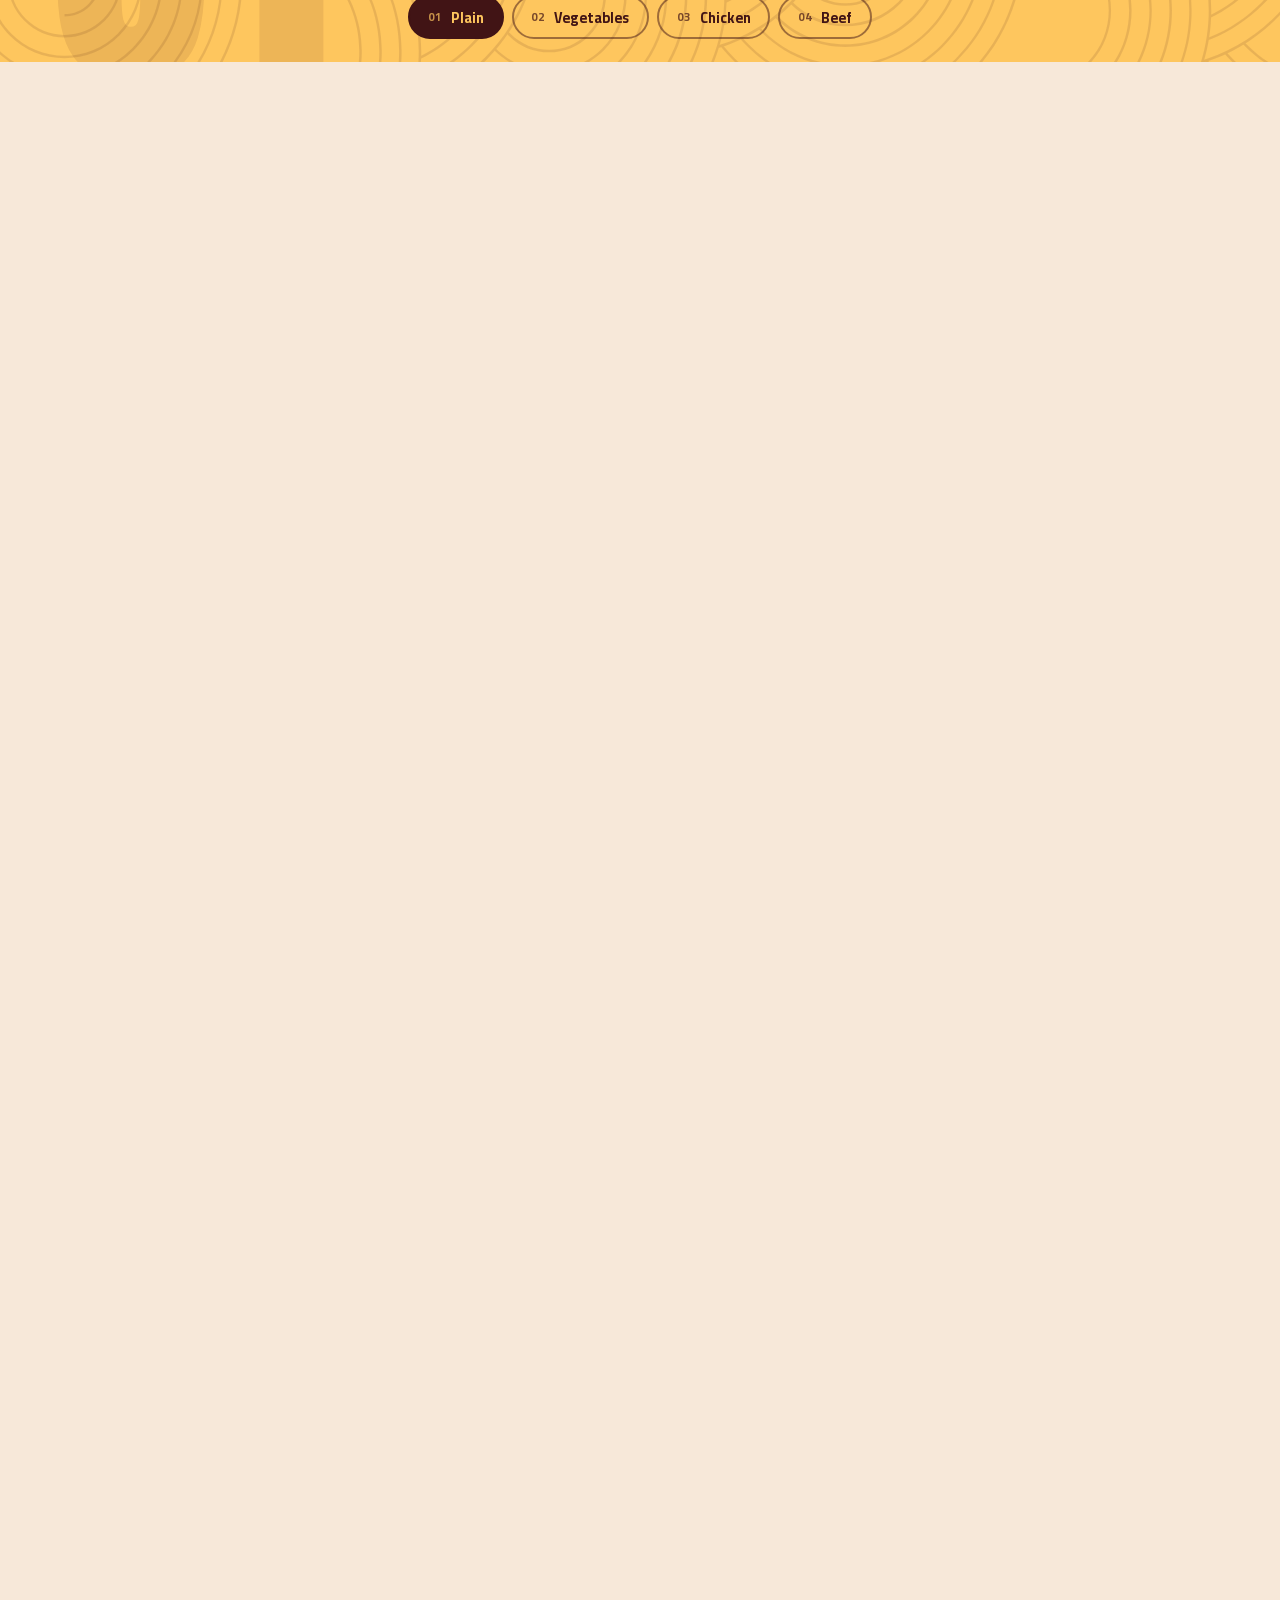
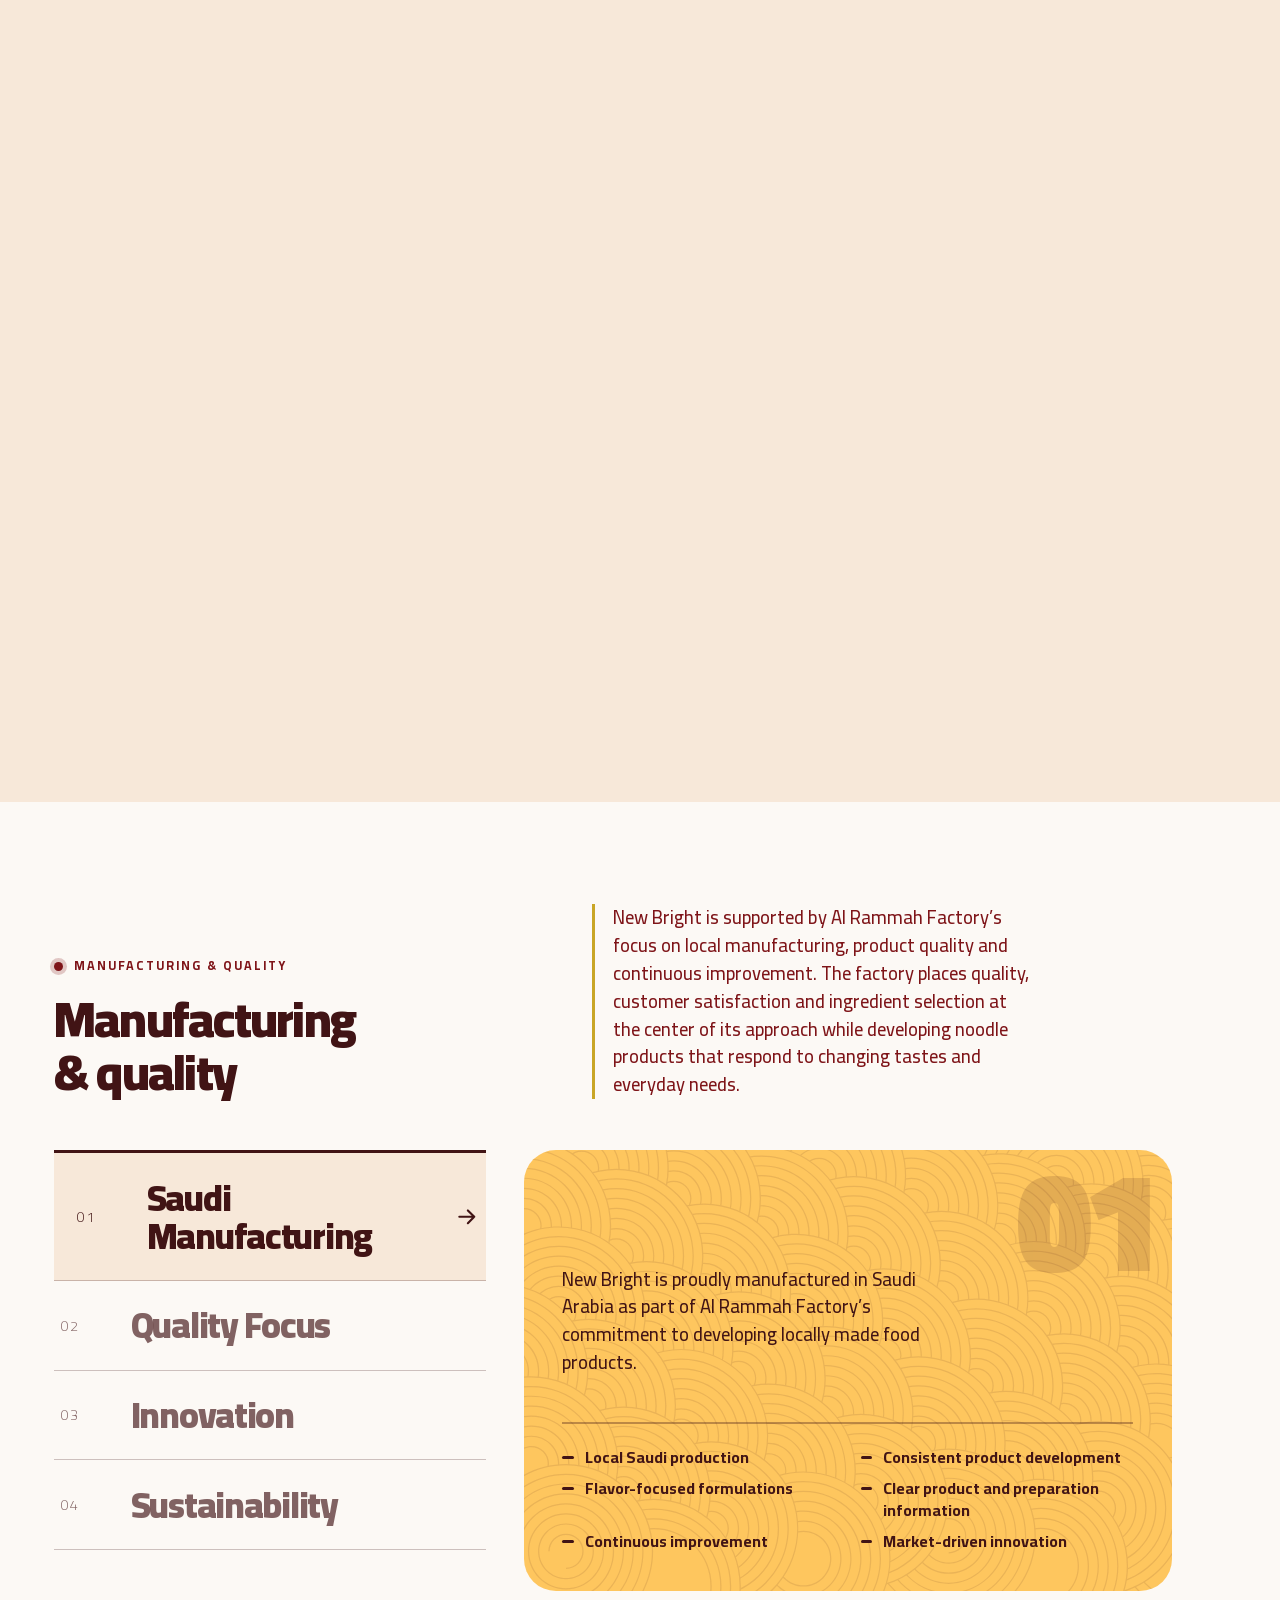
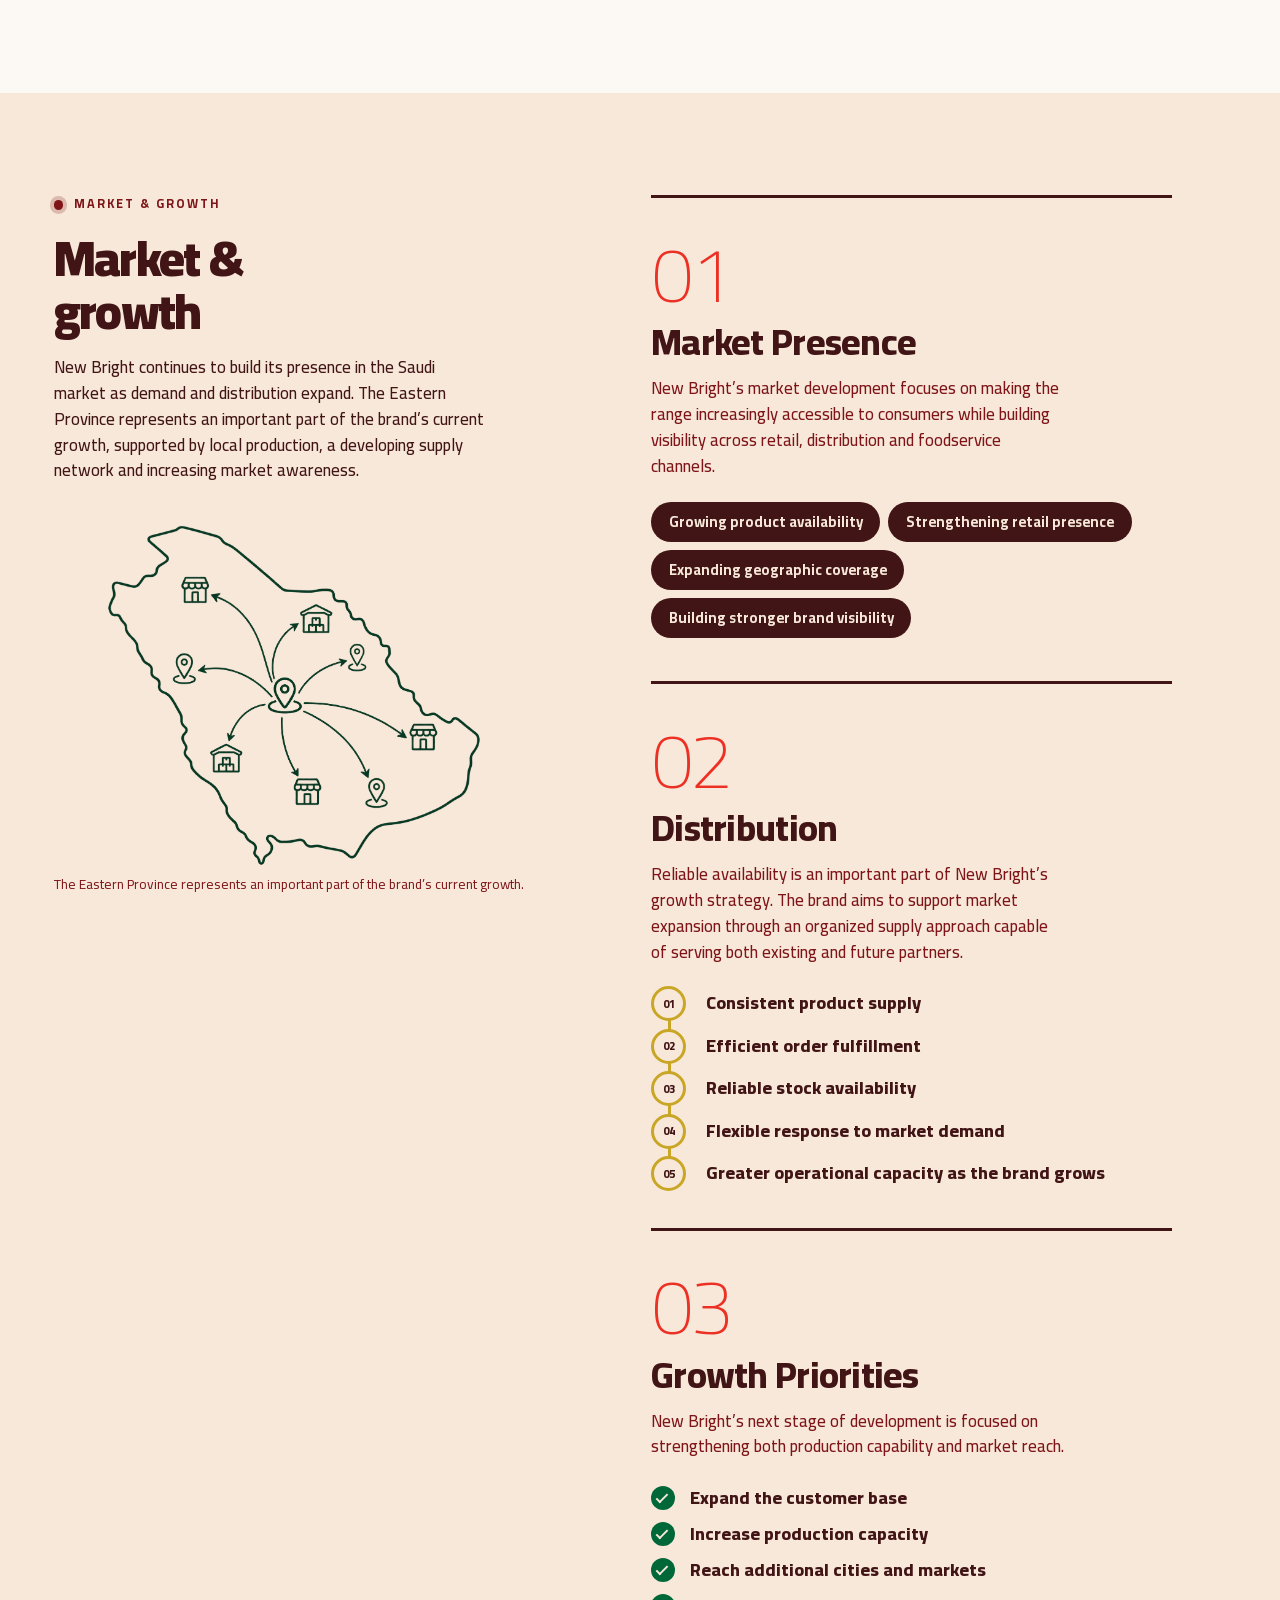
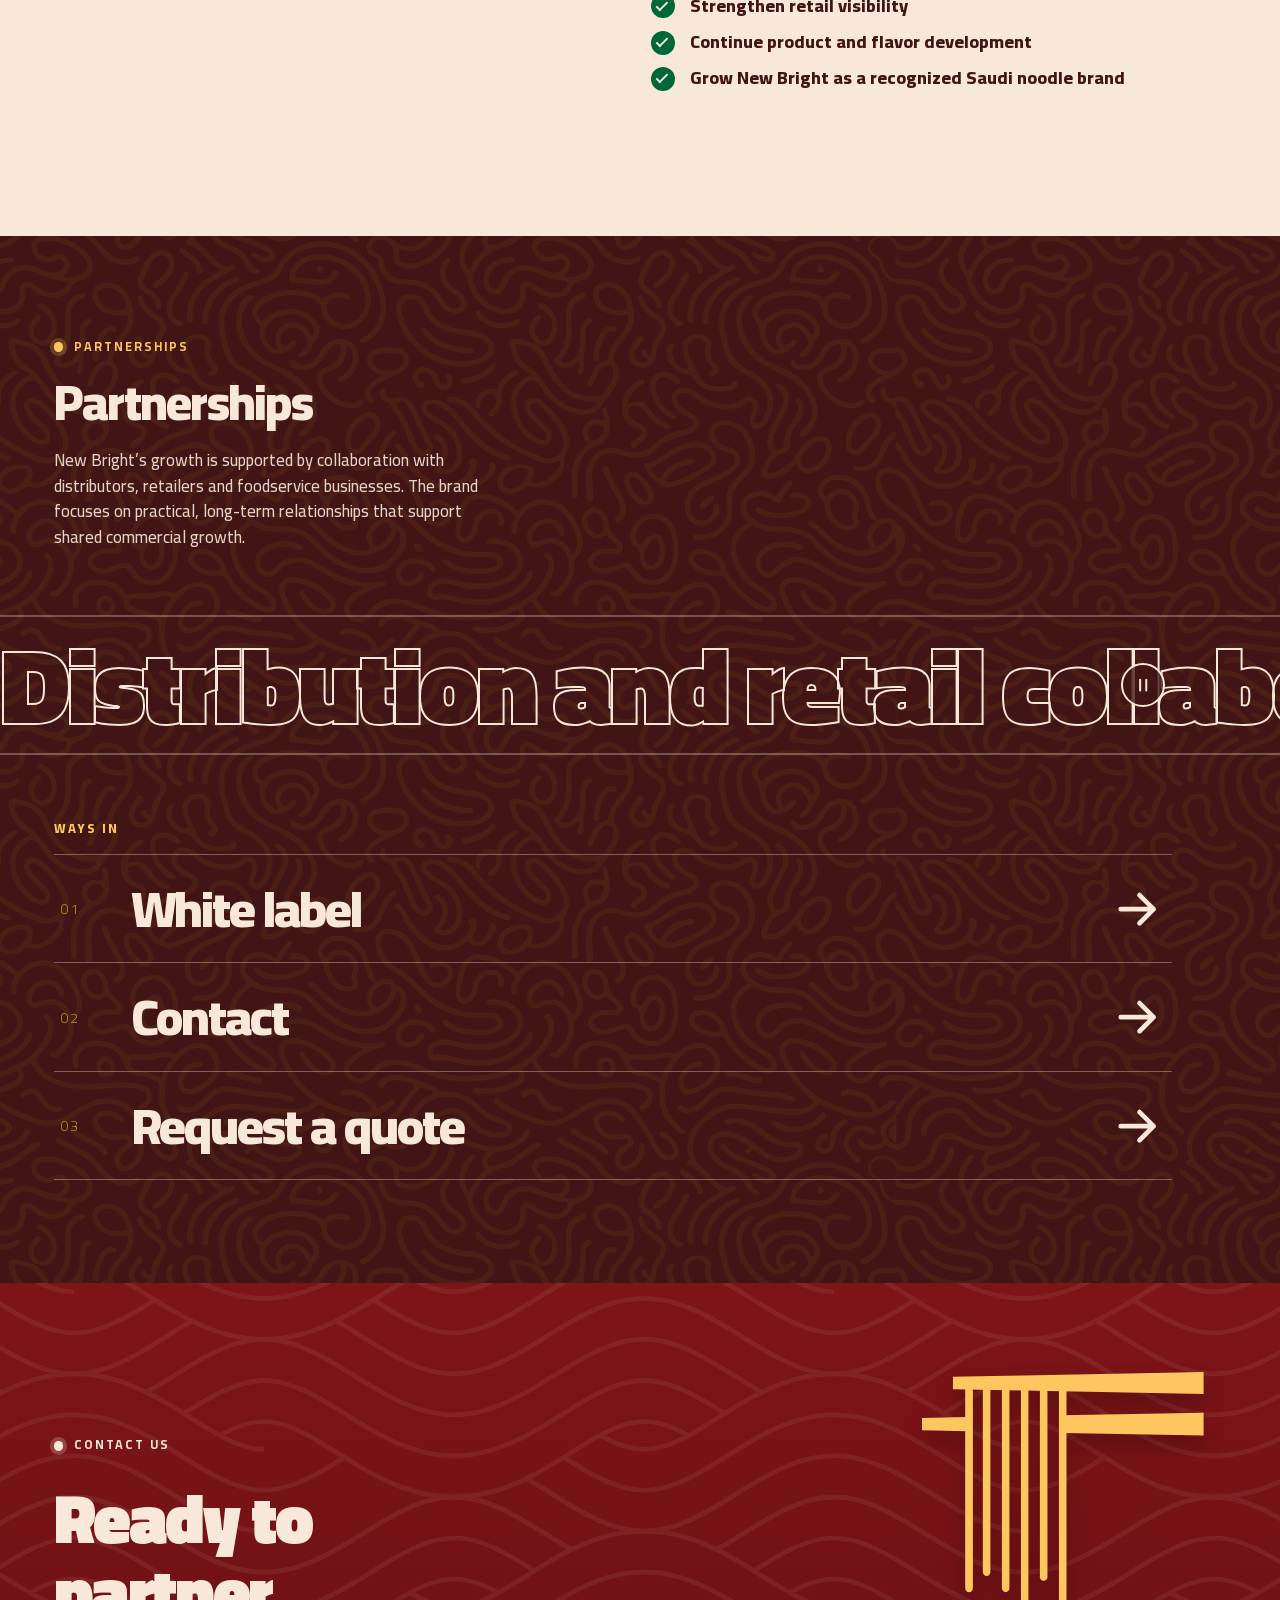
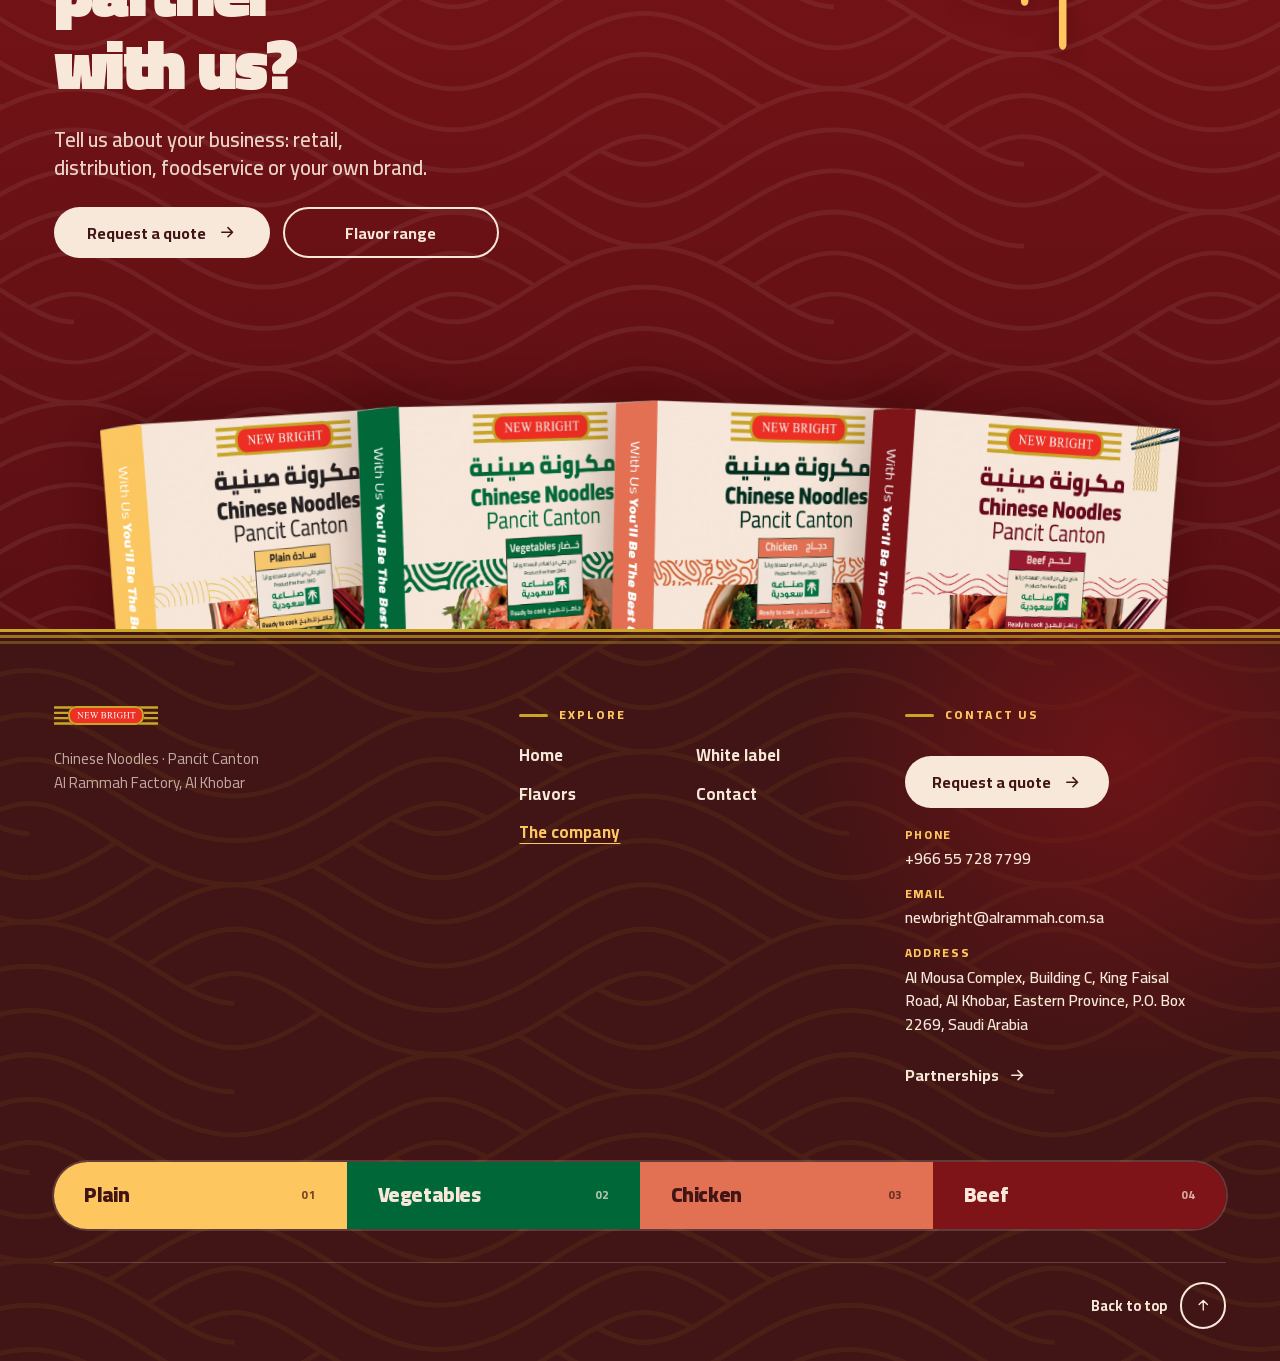
==== commit 68f676d7: "Company review fixes, quote form, working 3D boxes, footer contact details - See the flavor opens th" ====
--- a/company.html
+++ b/company.html
@@ -10,7 +10,7 @@
 <link rel="icon" href="assets/brand/logo.svg" type="image/svg+xml">
 <link rel="preload" href="assets/fonts/cairo-latin.woff2" as="font" type="font/woff2" crossorigin>
 <script>document.documentElement.classList.add('js');try{var l=new URLSearchParams(location.search).get('lang')||localStorage.getItem('nb-lang');if(l==='ar'){document.documentElement.lang='ar';document.documentElement.dir='rtl'}}catch(e){}</script>
-<link rel="stylesheet" href="styles.css?v=31">
+<link rel="stylesheet" href="styles.css?v=36">
 <link rel="stylesheet" href="company.css?v=21">
 </head>
 <body data-hdr="light">
@@ -286,7 +286,7 @@
     <h2 id="coPtT" data-reveal style="--i:1" data-i18n="co.pt.title"></h2>
     <p class="co-p lt" data-reveal style="--i:2" data-i18n="co.pt.p"></p>
   </div>
-  <div class="co-marq" aria-hidden="true"><div class="co-marq-track" data-marq="co.pt.b"></div></div>
+  <div class="co-marq"><div class="co-marq-track" aria-hidden="true" data-marq="co.pt.b"></div></div>
   <ul class="sr" data-list="co.pt.b"></ul>
   <div class="co-wi-wrap">
     <p class="co-wi-k" data-i18n="co.pt.ways"></p>
@@ -307,11 +307,6 @@
       <a class="btn btn-cream" href="mailto:newbright@alrammah.com.sa?subject=New%20Bright%20-%20Request%20a%20quote"><span data-i18n="cta.quote">Request a quote</span><svg viewBox="0 0 24 24" class="ico flip" aria-hidden="true"><path d="M5 12h14M13 6l6 6-6 6"/></svg></a>
       <a class="btn btn-line light" href="flavors.html" data-i18n="close.cta2">Flavor range</a>
     </div>
-    <dl class="close-contact" data-reveal style="--i:4">
-      <div><dt data-i18n="c.phone">Phone</dt><dd><a href="tel:+966557287799" dir="ltr">+966 55 728 7799</a></dd></div>
-      <div><dt data-i18n="c.email">Email</dt><dd><a href="mailto:newbright@alrammah.com.sa" dir="ltr">newbright@alrammah.com.sa</a></dd></div>
-      <div><dt data-i18n="c.address">Address</dt><dd data-i18n="c.addr">Al Mousa Complex, Building C, King Faisal Road, Al Khobar, Eastern Province, P.O. Box 2269, Saudi Arabia</dd></div>
-    </dl>
   </div>
   <div class="row-packs" id="rowPacks" aria-hidden="true">
     <img src="assets/packs/plain.webp" alt="" loading="lazy" style="--i:0">
@@ -327,7 +322,6 @@
   <div class="ft-top">
     <div class="ft-brand">
       <a class="ft-logo" href="index.html" aria-label="New Bright"><img src="assets/brand/logo.svg" alt="New Bright" width="591" height="105"></a>
-      <p class="ft-say" data-i18n="foot.say">Flavor in every strand</p>
       <p class="ft-meta"><span data-i18n="menu.tag">Chinese Noodles · Pancit Canton</span><br><span data-i18n="made.by">Al Rammah Factory, Al Khobar</span></p>
     </div>
     <nav class="ft-nav" aria-label="Footer">
@@ -343,8 +337,11 @@
     <div class="ft-biz">
       <p class="ft-h" data-i18n="foot.business">Contact Us</p>
       <a class="btn btn-cream" href="contact.html?path=trade#help" data-path="trade"><span data-i18n="cta.quote">Request a quote</span><svg viewBox="0 0 24 24" class="ico flip" aria-hidden="true"><path d="M5 12h14M13 6l6 6-6 6"/></svg></a>
-      <a class="ft-link ft-tel" href="tel:+966557287799" dir="ltr">+966 55 728 7799</a>
-      <a class="ft-link ft-tel" href="mailto:newbright@alrammah.com.sa" dir="ltr">newbright@alrammah.com.sa</a>
+      <dl class="ft-contact">
+        <div><dt data-nav="foot.phone">Phone</dt><dd><a href="tel:+966557287799" dir="ltr">+966 55 728 7799</a></dd></div>
+        <div><dt data-nav="foot.email">Email</dt><dd><a href="mailto:newbright@alrammah.com.sa" dir="ltr">newbright@alrammah.com.sa</a></dd></div>
+        <div><dt data-nav="foot.address">Address</dt><dd data-nav="foot.addr">Al Mousa Complex, Building C, King Faisal Road, Al Khobar, Eastern Province, P.O. Box 2269, Saudi Arabia</dd></div>
+      </dl>
       <a class="ft-link" href="company.html#partners"><span data-i18n="hero.cta2">Partnerships</span><svg viewBox="0 0 24 24" class="ico flip" aria-hidden="true"><path d="M5 12h14M13 6l6 6-6 6"/></svg></a>
     </div>
   </div>
@@ -361,8 +358,8 @@
   </div>
 </footer>
 
-<script src="nav.js?v=1"></script>
+<script src="nav.js?v=3"></script>
 <script src="assets/vendor/lenis.min.js"></script>
-<script src="company.js?v=14"></script>
+<script src="company.js?v=15"></script>
 </body>
 </html>
--- a/styles.css
+++ b/styles.css
@@ -287,7 +287,7 @@
 .house-head h2{margin-block-start:1.1rem;font-size:clamp(2rem,3.8vw,4.2rem);line-height:1;max-width:18ch}
 [lang=ar] .house-head h2{line-height:1.25}
 .house-sub{font-size:clamp(1.02rem,1.3vw,1.25rem);font-weight:500;line-height:1.5;color:var(--spice);padding-inline-start:1.1rem;border-inline-start:3px solid var(--gold);max-width:40ch}
-.ink-strands{position:absolute;inset-inline-end:clamp(7rem,22vw,22rem);inset-block-start:0;display:flex;gap:.55rem;height:clamp(6rem,11vw,10rem);transform:scaleY(var(--ip,0));transform-origin:top;pointer-events:none;z-index:1}
+.ink-strands{position:absolute;inset-inline-end:clamp(7rem,22vw,22rem);inset-block-start:0;display:flex;gap:.55rem;height:clamp(5rem,8vw,7.2rem);transform:scaleY(var(--ip,0));transform-origin:top;pointer-events:none;z-index:1}
 .ink-strands i{display:block;width:3px;border-radius:3px;background:var(--gold);height:100%}
 .ink-strands i:nth-child(1){height:62%}.ink-strands i:nth-child(2){height:84%}.ink-strands i:nth-child(3){height:100%}.ink-strands i:nth-child(4){height:90%}.ink-strands i:nth-child(5){height:70%}.ink-strands i:nth-child(6){height:48%}
 .eyebrow.dark{color:var(--spice)}
@@ -307,13 +307,15 @@
 .node-pack{position:absolute;inset-block-start:-3.6rem;inset-inline-end:-.5rem;width:clamp(9rem,16vw,15rem);filter:drop-shadow(0 18px 18px rgb(40 8 8/.35));rotate:3deg;pointer-events:none}
 [dir=rtl] .node-pack{rotate:-3deg}
 
-.facts{display:grid;grid-template-columns:repeat(6,1fr);gap:0;max-width:100rem;margin:clamp(2rem,4vw,3.5rem) auto 0}
-.facts li{padding:1.1rem 1rem 0 0;border-block-start:1px solid color-mix(in srgb,var(--burg) 30%,transparent);display:flex;flex-direction:column;gap:.25rem}
-[dir=rtl] .facts li{padding:1.1rem 0 0 1rem}
-.facts b{font-weight:800;font-size:clamp(1.15rem,1.9vw,2rem);line-height:1.1;letter-spacing:-.02em}
-.facts b small{font-size:.6em;margin-inline-start:.1em}
-.facts span{font-size:.78rem;font-weight:700;letter-spacing:.1em;text-transform:uppercase;color:var(--spice)}
-[lang=ar] .facts span{font-size:.95rem;text-transform:none;letter-spacing:0}
+.facts{display:grid;grid-template-columns:repeat(3,1fr);gap:1px;max-width:100rem;margin:clamp(2rem,4vw,3.5rem) auto 0;padding:1px;border-radius:1.6rem;overflow:hidden;background:color-mix(in srgb,var(--burg) 18%,transparent);box-shadow:0 1.5rem 3rem -1.8rem rgb(63 16 16/.35)}
+.facts li{position:relative;display:flex;flex-direction:column;justify-content:space-between;gap:1.2rem;min-height:clamp(8rem,11vw,10.5rem);padding:clamp(1.1rem,2vw,1.8rem) clamp(1.1rem,2.2vw,2rem);background:var(--cream);transition:background-color .35s}
+.facts li:hover{background:color-mix(in srgb,var(--cream) 70%,var(--yellow))}
+.facts span{display:flex;align-items:center;gap:.6rem;font-size:.78rem;font-weight:700;letter-spacing:.12em;text-transform:uppercase;color:var(--spice)}
+.facts span::before{content:"";flex:none;width:.55rem;height:.55rem;border-radius:50%;background:var(--gold)}
+[lang=ar] .facts span{font-size:.98rem;text-transform:none;letter-spacing:0}
+.facts b{font-weight:800;font-size:clamp(1.5rem,2.7vw,2.7rem);line-height:1.15;letter-spacing:-.02em;color:var(--burg);text-wrap:balance}
+.facts b small{font-size:.55em;margin-inline-start:.12em;font-weight:700}
+[lang=ar] .facts b{line-height:1.45;letter-spacing:0}
 
 .vm{margin:clamp(3rem,6vw,5.5rem) calc(-1*var(--pad)) calc(-1*clamp(4rem,7vw,6rem));padding:clamp(3rem,6vw,5.5rem) var(--pad);background:var(--burg);color:var(--cream);background-image:radial-gradient(40rem 22rem at 85% 0%,rgb(126 20 24/.55),transparent 70%)}
 [dir=rtl] .vm{background-image:radial-gradient(40rem 22rem at 15% 0%,rgb(126 20 24/.55),transparent 70%)}
@@ -330,7 +332,6 @@
 .values p{margin-block-start:.35rem;font-size:.92rem;line-height:1.45;color:rgb(247 232 217/.78)}
 
 @media (max-width:1099px){
-  .facts{grid-template-columns:repeat(3,1fr);row-gap:1.6rem}
   .values{grid-template-columns:repeat(3,1fr);row-gap:1.8rem}
 }
 @media (max-width:899px){
@@ -342,7 +343,9 @@
   .vm-grid{grid-template-columns:1fr}
 }
 @media (max-width:560px){
-  .facts{grid-template-columns:1fr 1fr}
+  .facts{grid-template-columns:1fr 1fr;border-radius:1.2rem}
+  .facts li{min-height:7.5rem;padding:1rem 1rem 1.1rem}
+  .facts b{font-size:clamp(1.25rem,5.6vw,1.6rem)}
   .values{grid-template-columns:1fr 1fr}
 }
 
@@ -728,14 +731,13 @@
 
 /* contact details in the closing section and footer */
 .close-sub{font-size:clamp(1.05rem,1.6vw,1.5rem);font-weight:600;max-width:34ch;line-height:1.35;color:color-mix(in srgb,var(--cream) 90%,transparent)}
-.close-contact{display:grid;grid-template-columns:auto auto 1fr;gap:1.2rem clamp(1.5rem,3.5vw,3.5rem);margin-block-start:.6rem;padding-block-start:1.3rem;border-block-start:1px solid rgb(247 232 217/.3);max-width:64rem;width:100%}
-.close-contact dt{font-size:.74rem;font-weight:800;letter-spacing:.14em;text-transform:uppercase;color:var(--yellow);margin-block-end:.25rem}
-[lang=ar] .close-contact dt{font-size:.95rem;text-transform:none;letter-spacing:0}
-.close-contact dd{margin:0;font-weight:600;font-size:1rem;line-height:1.45;max-width:34ch}
-.close-contact a{text-decoration:none;background:linear-gradient(currentColor,currentColor) 0 100%/0 1.5px no-repeat;transition:background-size .35s var(--ease)}
-.close-contact a:hover{background-size:100% 1.5px}
-@media (max-width:899px){.close-contact{grid-template-columns:1fr}}
-.ft-tel{font-size:.95rem;min-height:2.2rem}
+.ft-contact{display:grid;gap:.95rem;width:100%;margin:.2rem 0 .1rem}
+.ft-contact dt{font-size:.72rem;font-weight:800;letter-spacing:.14em;text-transform:uppercase;color:var(--yellow);margin-block-end:.2rem}
+[lang=ar] .ft-contact dt{font-size:.92rem;text-transform:none;letter-spacing:0}
+.ft-contact dd{margin:0;font-weight:600;font-size:.98rem;line-height:1.5;max-width:32ch}
+.ft-contact a{text-decoration:none;background:linear-gradient(currentColor,currentColor) 0 100%/0 1.5px no-repeat;transition:background-size .35s var(--ease)}
+[dir=rtl] .ft-contact a{background-position:100% 100%}
+.ft-contact a:hover{background-size:100% 1.5px}
 
 /* ═══ Reduced motion ═════════════════════════════════════ */
 @media (prefers-reduced-motion:reduce){
@@ -808,8 +810,6 @@
 [lang=ar] h1{line-height:1.35!important}
 .ft-say{line-height:1.18}
 [lang=ar] .ft-say{line-height:1.45}
-.facts b{line-height:1.2}
-[lang=ar] .facts b{line-height:1.45}
 
 /* Home hero on tablets held upright: the text on top, the packs below it, nothing on top of the buttons */
 @media (min-width:621px) and (max-width:999px){
@@ -838,3 +838,21 @@
 /* while the film plays the page waits, so its own entrance is seen when the film opens */
 html.nbi-on .hero *,html.nbi-on .hdr,html.nbi-on .hdr *{animation-play-state:paused!important}
 @media print{.nbi{display:none!important}}
+
+/* ═══ Review fixes: turn buttons, named chapter rail, a stop for moving strips ═══ */
+.turn-ctl{direction:ltr;position:absolute;inset-inline:0;inset-block-end:2.2rem;z-index:4;display:flex;justify-content:center;gap:.7rem;pointer-events:none}
+.turn-ctl button{pointer-events:auto;display:grid;place-items:center;width:2.75rem;height:2.75rem;border-radius:50%;border:2px solid color-mix(in srgb,var(--burg) 55%,transparent);background:rgb(252 249 245/.7);color:var(--burg);-webkit-backdrop-filter:blur(6px);backdrop-filter:blur(6px);transition:background-color .3s,border-color .3s,scale .3s var(--ease)}
+.turn-ctl button:hover{background:var(--burg);color:var(--cream);border-color:var(--burg)}
+.turn-ctl button:active{scale:.92}
+.turn-ctl svg{width:1.2rem;height:1.2rem;fill:none;stroke:currentColor;stroke-width:2.4;stroke-linecap:round;stroke-linejoin:round}
+.stage3d:focus-visible{outline:3px solid var(--red);outline-offset:-3px;border-radius:1.5rem}
+.rail a::after{content:attr(data-tip);position:absolute;inset-inline-start:calc(100% + .6rem);top:50%;translate:0 -50%;white-space:nowrap;padding:.35rem .8rem;border-radius:999px;background:var(--cream);color:var(--burg);box-shadow:0 10px 24px -10px rgb(0 0 0/.5);font-size:.78rem;font-weight:700;letter-spacing:0;text-transform:none;opacity:0;pointer-events:none;transition:opacity .2s}
+.rail a:hover::after,.rail a:focus-visible::after{opacity:1}
+.rail a:focus-visible{outline:2px solid var(--red);outline-offset:2px;border-radius:50%}
+.co-marq,.ct-marq{position:relative}
+.mq-btn{position:absolute;z-index:3;inset-block-start:50%;translate:0 -50%;inset-inline-end:var(--pad);display:grid;place-items:center;width:2.75rem;height:2.75rem;border-radius:50%;border:2px solid var(--cream);background:rgb(65 20 21/.78);color:var(--cream);transition:background-color .3s,color .3s}
+.mq-btn:hover{background:var(--cream);color:var(--burg)}
+.mq-btn svg{width:1.15rem;height:1.15rem;fill:currentColor;stroke:currentColor;stroke-width:2.6;stroke-linecap:round;stroke-linejoin:round}
+@media (min-width:1100px){.mq-btn{inset-inline-end:calc(var(--pad) + 3.8rem)}}
+.is-paused .co-marq-track,.is-paused .ct-marq-t,.co-marq.is-paused .co-marq-track,.ct-marq.is-paused .ct-marq-t{animation-play-state:paused!important}
+@media (prefers-reduced-motion:reduce){.mq-btn{display:none}}
